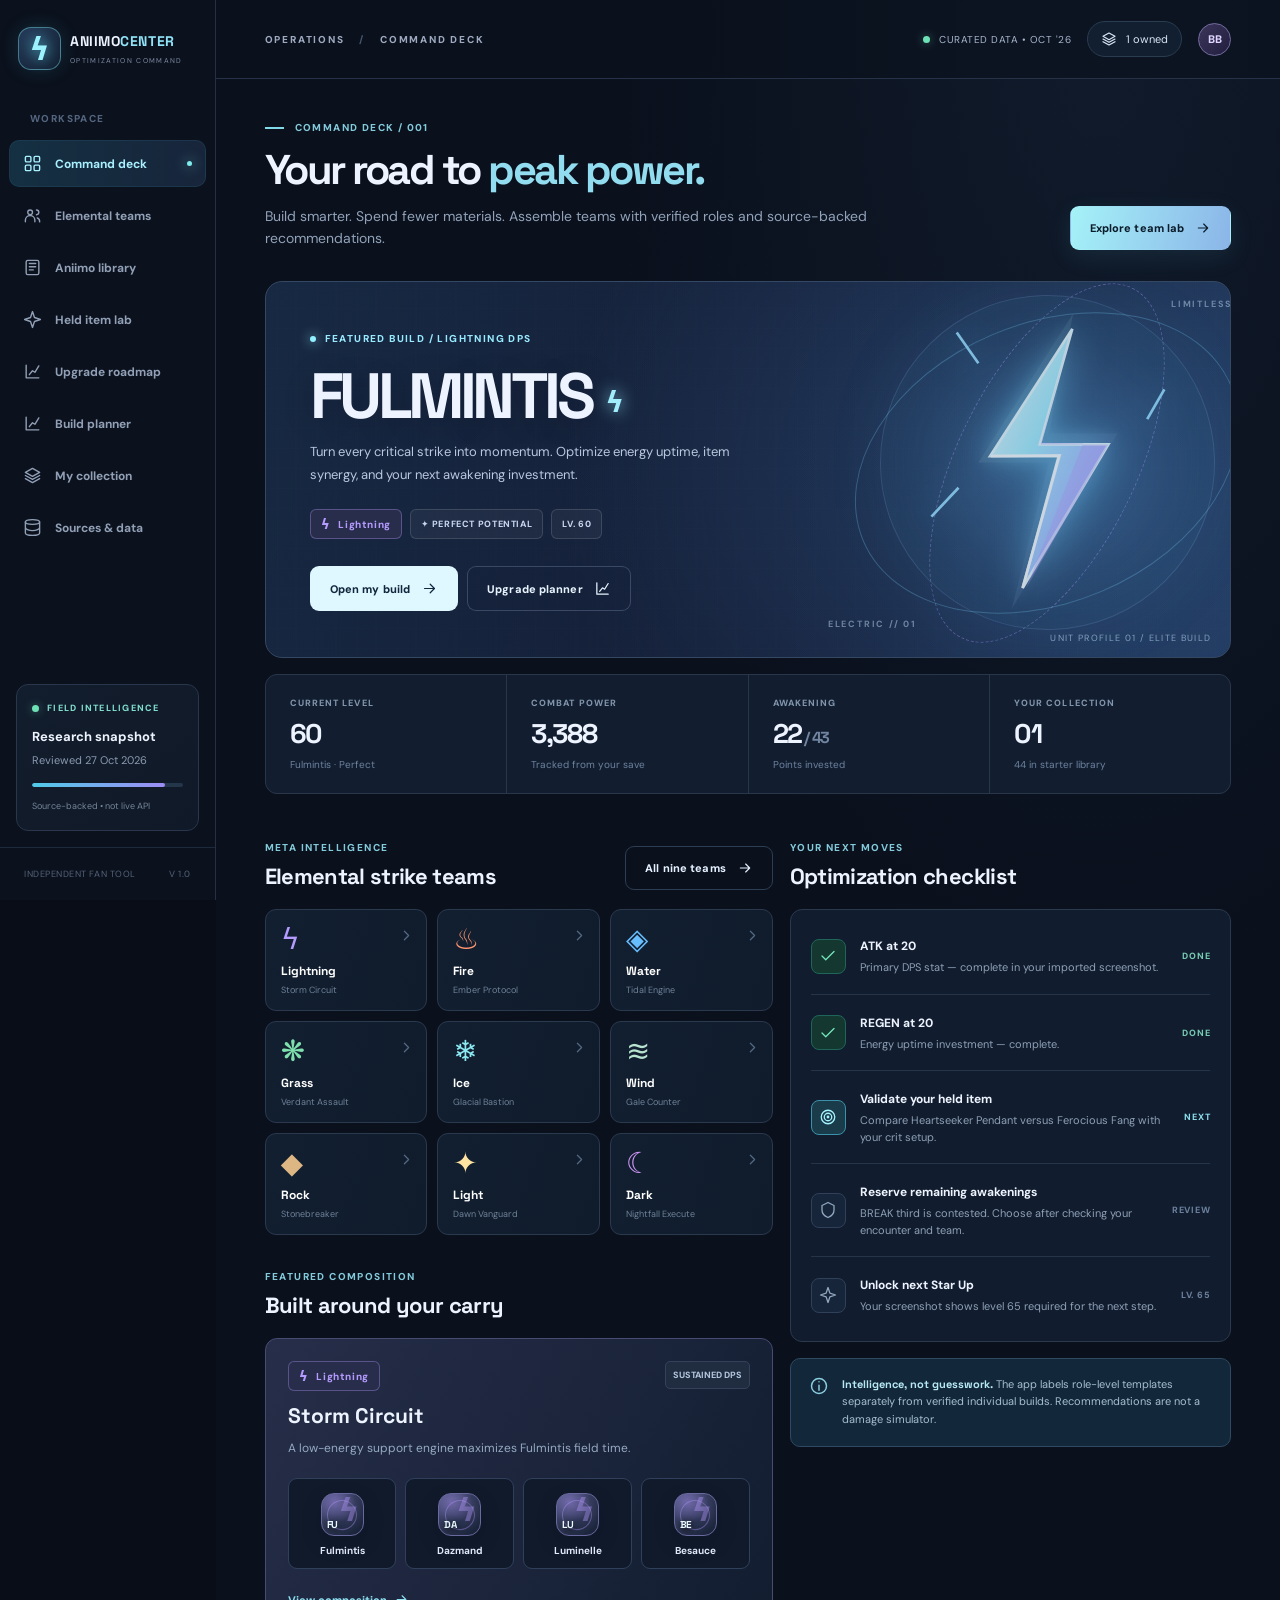
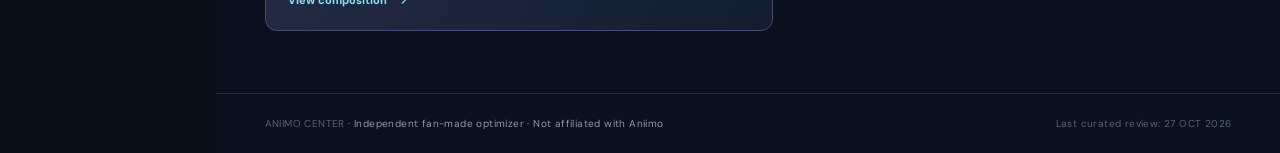
==== ANIIMO-CENTER-standalone.html @ 65c04471 "feat: publish ANIIMO CENTER v1.0 complete optimization dashboard" ====
<!DOCTYPE html><html lang="en"><head><meta charset="utf-8"><meta name="viewport" content="width=device-width,initial-scale=1,viewport-fit=cover"><meta name="theme-color" content="#080e1a"><title>ANIIMO CENTER — Portable Edition</title><style>@import url('https://fonts.googleapis.com/css2?family=DM+Sans:wght@400;500;600;700;800&family=Space+Grotesk:wght@400;500;600;700&display=swap');
:root{color-scheme:dark;--bg:#080d17;--bg2:#0c1423;--panel:#101a2a;--panel2:#131f31;--edge:#253348;--text:#eef4ff;--muted:#8b9ab1;--cyan:#7ddfee;--violet:#a28af7;--shadow:0 20px 80px rgba(0,0,0,.23);--font: 'DM Sans',system-ui,-apple-system,Segoe UI,sans-serif;--display:'Space Grotesk',system-ui,sans-serif}*{box-sizing:border-box}html{scroll-behavior:smooth}body{margin:0;background:var(--bg);color:var(--text);font-family:var(--font);font-size:14px;min-width:320px}button,input,textarea,select{font:inherit}button{cursor:pointer}button:disabled{cursor:not-allowed}a{color:inherit;text-decoration:none}input,select,textarea{color:var(--text)}button:focus-visible,a:focus-visible,input:focus-visible,select:focus-visible,textarea:focus-visible{outline:2px solid var(--cyan);outline-offset:3px}::selection{background:#5e589a99;color:#fff}::-webkit-scrollbar{width:10px}::-webkit-scrollbar-track{background:#0c1321}::-webkit-scrollbar-thumb{background:#2a3a53;border:2px solid #0c1321;border-radius:9px}h1,h2,h3,h4,p{margin:0}h1,h2,h3,h4,strong{font-family:var(--display)}.muted{color:var(--muted)}.app-shell{min-height:100vh;display:grid;grid-template-columns:248px minmax(0,1fr)}.sidebar{background:#0b111d;border-right:1px solid #263044;position:sticky;top:0;height:100vh;display:flex;flex-direction:column;z-index:22}.brand{display:flex;gap:12px;align-items:center;padding:30px 24px 49px}.brand-mark{width:43px;height:43px;display:grid;place-items:center;border:1px solid #79dfea74;background:linear-gradient(135deg,#243756,#121e30);border-radius:13px;box-shadow:0 0 20px #61eaff20}.brand-bolt{font-family:var(--display);font-size:31px;font-weight:700;color:#9cf2fd;text-shadow:0 0 16px #65e8ff}.brand strong,.mobile-brand strong{font-size:16px;letter-spacing:.04em}.brand strong span,.mobile-brand strong span{color:#91e4f7}.brand small{display:block;font-size:8px;letter-spacing:.19em;color:#7f8da6;margin-top:6px}.side-label,.section-kicker,.eyebrow,.filter-label,.detail-aside-title,.card-head>span,.section-kicker,.hero-tag,.source-cat,.slot-top,.planner-top,.edit-caption{letter-spacing:.14em;font-weight:800;font-size:10px}.side-label{color:#53657f;padding:0 30px;margin-bottom:15px}.side-nav{display:grid;gap:5px;padding:0 13px}.nav-link{display:flex;align-items:center;gap:13px;width:100%;border:1px solid transparent;padding:14px 17px;color:#91a0b6;background:transparent;border-radius:10px;text-align:left;transition:background .2s,color .2s}.nav-link:hover{background:#152237;color:#edf5ff}.nav-link.active{background:linear-gradient(90deg,#183c50ba,#18253b);border-color:#234b6073;color:#a9f0ff}.nav-link span:nth-child(2){font-weight:700;font-size:12px}.nav-link svg{flex-shrink:0}.nav-active-dot{width:5px;height:5px;border-radius:100%;margin-left:auto;background:#7feced;box-shadow:0 0 13px #7feced}.sidebar-lower{margin-top:auto}.signal-card{margin:16px;border:1px solid #29364b;border-radius:12px;padding:17px 15px;background:linear-gradient(140deg,#121d2d,#101927)}.signal-head{color:#80decd;display:flex;align-items:center;gap:8px;font-size:9px;letter-spacing:.14em;font-weight:800}.signal-dot,.top-status i{display:inline-block;width:7px;height:7px;border-radius:50%;background:#6fe2b5;box-shadow:0 0 10px #6fe2b577;animation:breathe 2.7s infinite}.signal-card b{display:block;margin:14px 0 5px;font-size:13px}.signal-card>span{color:var(--muted);font-size:11px}.mini-track{height:4px;background:#24364a;border-radius:10px;overflow:hidden;margin:15px 0 8px}.mini-track i{height:100%;width:88%;display:block;background:linear-gradient(90deg,#4fcbe8,#9d8cf5);border-radius:10px}.signal-card small{color:#76859a;font-size:9px}.sidebar-footer{display:flex;justify-content:space-between;font-size:9px;letter-spacing:.06em;padding:20px 24px;color:#54647a;border-top:1px solid #1d2a3c}.main-area{min-width:0;display:flex;flex-direction:column;min-height:100vh;background:radial-gradient(ellipse at 83% 2%,#17263b7a,transparent 40%),#0a101c}.topbar{height:79px;padding:0 clamp(25px,3.8vw,65px);border-bottom:1px solid #253247;display:flex;align-items:center;justify-content:space-between;gap:18px;background:#0a111d99}.crumb{font-size:10px;letter-spacing:.18em;color:#9eaac0;font-weight:800}.crumb span{color:#445772;margin:0 11px}.top-actions{display:flex;align-items:center;gap:16px}.top-status{font-size:10px;letter-spacing:.05em;color:#a7b6cd;display:flex;align-items:center;gap:9px}.pill-btn{background:#121f30;border:1px solid #293c50;border-radius:20px;padding:9px 13px;display:flex;align-items:center;gap:9px;font-size:11px;color:#d8e5f6}.top-avatar{width:33px;height:33px;border:1px solid #756c9f;background:linear-gradient(130deg,#3c365a,#201e3f);border-radius:50%;display:grid;place-items:center;font-weight:800;color:#e0d6ff;font-size:11px}.mobile-brand{display:none}.page-footer{display:flex;justify-content:space-between;color:#52647a;font-size:10px;letter-spacing:.04em;padding:23px clamp(25px,3.8vw,65px);border-top:1px solid #1e2b3b;gap:15px}main{padding:42px clamp(25px,3.8vw,65px) 62px;max-width:1650px;width:100%;margin:0 auto;flex:1;outline:none}.page-heading{display:flex;align-items:end;justify-content:space-between;gap:25px;margin-bottom:31px}.eyebrow,.section-kicker{color:#83cadb}.microline{width:19px;height:2px;background:#80d8e9;display:inline-block;vertical-align:middle;margin-right:11px}.page-heading h1{font-size:clamp(30px,3.25vw,49px);font-weight:700;letter-spacing:-.06em;line-height:1.13;margin:12px 0}.page-heading h1 em{font-style:normal;color:#91dcee}.page-heading p{line-height:1.6;color:#91a2b9;max-width:690px}.heading-actions{display:flex;gap:9px;align-items:center;flex-wrap:wrap;justify-content:flex-end}.btn{display:inline-flex;align-items:center;justify-content:center;gap:11px;font-weight:800;font-size:11px;letter-spacing:.01em;padding:13px 19px;border-radius:9px;min-height:43px;border:1px solid transparent;white-space:nowrap;transition:transform .2s,background .2s,border-color .2s,box-shadow .2s}.btn:hover{transform:translateY(-2px)}.btn.primary{background:linear-gradient(105deg,#a5f2f8,#8bb5e8);color:#0b1c2a;box-shadow:0 7px 24px #5eceef1a}.btn.primary:hover{box-shadow:0 8px 30px #6ed9e43b}.btn.secondary,.btn.subtle{background:#172437;border-color:#2d3d54;color:#e4f0ff}.btn.subtle{background:transparent}.btn.ghost{border-color:#8199ba55;color:#e7f4ff;background:#17223c54}.btn.ghost-link{border-color:#2b3b50;color:#d8e7f4;background:transparent}.btn.danger{background:#3b1e2b;border:1px solid #69344b;color:#f4b6c3}.btn.light{background:#dff8ff;color:#12273d}.btn svg{flex-shrink:0}.hero-grid{display:grid;grid-template-columns:minmax(0,1fr);gap:16px}.hero-panel{position:relative;min-height:344px;overflow:hidden;border-radius:17px;border:1px solid #344763;background:radial-gradient(ellipse 52% 120% at 83% 51%,#2e54849c,transparent),linear-gradient(113deg,#182a45,#141c34 68%,#1a2a4c)}.hero-panel:after{content:'';position:absolute;inset:0;background:linear-gradient(90deg,#0d192a11 0%,transparent 52%,#68c3f00c 100%);pointer-events:none}.hero-noise{position:absolute;inset:0;opacity:.15;background-image:url("data:image/svg+xml,%3Csvg viewBox='0 0 120 120' xmlns='http://www.w3.org/2000/svg'%3E%3Cpath d='M0 20h120M0 80h120M35 0v120M90 0v120' stroke='%239ac2f2' stroke-width='.4' opacity='.4'/%3E%3C/svg%3E");background-size:40px 40px}.hero-content{max-width:600px;z-index:2;position:relative;padding:46px 44px}.hero-tag{display:inline-flex;align-items:center;gap:9px;color:#98eaff}.sparkdot{height:6px;width:6px;border-radius:100%;background:#91f1ff;box-shadow:0 0 12px #a0efff}.hero-content h2{font-family:var(--display);font-size:clamp(44px,5vw,70px);line-height:1;letter-spacing:-.07em;margin:18px 0 13px;font-weight:700;text-shadow:0 6px 30px #06091430}.title-flare{color:#a2edfc;font-size:.45em;vertical-align:middle;margin-left:14px;text-shadow:0 0 16px #8bdcf0}.hero-content p{font-size:13px;color:#b9c8df;max-width:470px;line-height:1.75}.hero-chips{display:flex;align-items:center;flex-wrap:wrap;gap:8px;margin:23px 0 27px}.element{--element:#98dcfc;display:inline-flex;gap:8px;align-items:center;border-radius:6px;border:1px solid color-mix(in srgb,var(--element) 35%,transparent);background:color-mix(in srgb,var(--element) 13%,#131c30);color:var(--element);font-weight:800;font-size:10px;letter-spacing:.06em;padding:7px 10px}.element>span{font-family:var(--display);font-size:14px;line-height:1}.element.tiny{font-size:9px;padding:5px 7px}.element.tiny>span{font-size:12px}.glass-chip{font-size:9px;font-weight:800;border:1px solid #ffffff21;background:#ffffff0b;padding:8px 10px;border-radius:6px;color:#c8d5ee;letter-spacing:.07em}.hero-buttons{display:flex;gap:9px;flex-wrap:wrap}.hero-art{position:absolute;right:4%;top:-34px;height:430px;width:min(43%,420px);display:grid;place-items:center;pointer-events:none;opacity:.98}.power-glow{position:absolute;width:240px;height:240px;border-radius:50%;background:#6cbfff48;filter:blur(55px)}.orbital{position:absolute;border-radius:50%;border:1px solid #9ecbff35;transform:rotate(-23deg)}.orbital-a{height:335px;width:335px;box-shadow:0 0 70px #5cdfff13 inset}.orbital-b{height:280px;width:400px;border-color:#7ed9ff56}.orbital-c{height:390px;width:180px;border-style:dashed;border-color:#b39cff77;transform:rotate(26deg)}.lightning-emblem{height:325px;width:270px;position:relative;z-index:2;filter:drop-shadow(0 0 18px #72d6ffa8);animation:float 8s ease-in-out infinite}.orbit-text{position:absolute;font-size:9px;letter-spacing:.2em;color:#b9d3eaa6;font-weight:700}.orbit-top{top:50px;right:5px}.orbit-bottom{bottom:48px;left:-7px}.hero-corner{position:absolute;bottom:13px;right:19px;font-size:9px;color:#829ebc;letter-spacing:.15em}.hero-stats{display:grid;grid-template-columns:repeat(4,1fr);gap:1px;overflow:hidden;border-radius:12px;background:#29364a;border:1px solid #29364a}.metric{padding:22px 24px;background:#121e30}.metric-label{font-size:9px;letter-spacing:.12em;color:#8295ac;font-weight:800}.metric-value{font-family:var(--display);font-size:27px;letter-spacing:-.05em;font-weight:700;margin:7px 0}.metric-value small{font-size:16px;color:#7184a0}.metric-sub{font-size:10px;color:#6e829e}.overview-columns{display:grid;grid-template-columns:1.07fr .93fr;gap:28px;margin-top:43px}.section-block{min-width:0}.section-heading{display:flex;align-items:end;justify-content:space-between;gap:13px;margin-bottom:19px}.section-heading h2{font-size:22px;letter-spacing:-.03em;margin-top:7px}.section-heading.second{margin-top:31px}.element-grid{display:grid;grid-template-columns:repeat(3,minmax(0,1fr));gap:10px}.element-tile{position:relative;text-align:left;min-width:0;min-height:94px;border:1px solid #2b394e;background:linear-gradient(110deg,#121f30,#101c2c);border-radius:11px;padding:14px 15px;overflow:hidden;transition:transform .2s,border-color .2s,background .2s}.element-tile:hover{transform:translateY(-2px);border-color:var(--tile);background:color-mix(in srgb,var(--tile) 9%,#101c2c)}.tile-icon{color:var(--tile);font-size:29px;line-height:1;font-family:var(--display);display:block;margin-bottom:10px}.element-tile strong{display:block;font-size:12px}.element-tile small{display:block;font-size:9px;color:#6f8299;margin-top:5px;white-space:nowrap;text-overflow:ellipsis;overflow:hidden}.element-tile svg{position:absolute;top:17px;right:11px;color:#526780}.team-preview{background:linear-gradient(120deg,color-mix(in srgb,var(--team-tone) 9%,#182337),#121d30);border:1px solid color-mix(in srgb,var(--team-tone) 22%,#29364b);border-radius:12px;padding:22px}.team-preview-head{display:flex;justify-content:space-between;gap:10px;align-items:start}.team-preview h3{font-size:21px;margin-top:11px}.badge.thin{background:#202d41;border:1px solid #35415b;color:#b3c5dc;border-radius:5px;font-size:9px;padding:7px;font-weight:800}.team-preview>p{color:#95a9c1;font-size:12px;margin:10px 0 20px;line-height:1.6}.preview-units{display:grid;grid-template-columns:repeat(4,minmax(0,1fr));gap:9px}.preview-unit{background:#101a2b;border:1px solid #30405b;border-radius:9px;padding:14px 5px 11px;display:flex;align-items:center;flex-direction:column;gap:8px;min-width:0;color:#e5edff;transition:transform .2s}.preview-unit:hover{transform:translateY(-3px);border-color:#689fb5}.preview-unit>span:last-child{font-size:10px;font-weight:700;max-width:100%;white-space:nowrap;overflow:hidden;text-overflow:ellipsis}.text-action,.mini-link,.inline-link{display:inline-flex;align-items:center;gap:7px;color:#8bdff0;font-size:11px;font-weight:800;background:none;border:0;padding:0;cursor:pointer}.text-action:hover,.mini-link:hover,.inline-link:hover{color:#c1f8ff}.team-preview>.text-action{margin-top:23px}.checklist{border:1px solid #2b394d;background:#111d2e;border-radius:12px;padding:8px 20px}.check-item{display:flex;gap:14px;align-items:center;padding:18px 0;border-bottom:1px solid #253448}.check-item:last-child{border-bottom:0}.check-sign{flex-shrink:0;width:35px;height:35px;border-radius:8px;background:#17253a;border:1px solid #304059;color:#91a7bd;display:grid;place-items:center}.check-item.done .check-sign{color:#74e5bb;background:#14382f;border-color:#1f665a}.check-item.active .check-sign{color:#a4f2ff;background:#1a3b49;border-color:#3b91aa}.check-item>div{min-width:0;flex:1}.check-item b{font-size:12px}.check-item p{color:#8e9fb6;font-size:11px;line-height:1.5;margin-top:5px}.check-state{font-size:9px;font-weight:800;letter-spacing:.08em;color:#6c809d}.check-item.done .check-state{color:#77cbb3}.check-item.active .check-state{color:#8cdeed}.field-note{display:flex;align-items:start;gap:13px;border:1px solid #2e4960;background:#12273a;border-radius:10px;padding:17px 18px;color:#8ccedf;margin-top:16px}.field-note svg{flex-shrink:0}.field-note p{line-height:1.6;color:#a6bed0;font-size:11px}.field-note strong{color:#b6e9f3}.avatar{--unit-color:#a3edfc;display:grid;place-items:center;position:relative;isolation:isolate;flex-shrink:0;background:radial-gradient(circle at 30% 20%,color-mix(in srgb,var(--unit-color) 44%,transparent),transparent 48%),linear-gradient(130deg,color-mix(in srgb,var(--unit-color) 26%,#1b2e43),#121d30);border:1px solid color-mix(in srgb,var(--unit-color) 40%,#38475f);border-radius:20%;overflow:hidden;box-shadow:inset 0 0 30px #ffffff08,0 8px 22px #00000022}.avatar.sm{width:43px;height:43px;border-radius:13px}.avatar.md{width:72px;height:72px;border-radius:18px}.avatar.lg{width:95px;height:95px;border-radius:19px}.avatar.xl{width:112px;height:112px;border-radius:24px}.avatar-halo{position:absolute;inset:13%;border:1px solid color-mix(in srgb,var(--unit-color) 38%,transparent);border-radius:50%;transform:rotate(-23deg);z-index:-1}.avatar-rune{font-family:var(--display);font-size:55px;font-weight:800;color:var(--unit-color);line-height:1;opacity:.45;text-shadow:0 0 15px var(--unit-color);position:absolute;top:0;right:8%}.avatar-initial{position:absolute;z-index:1;bottom:7px;left:8px;font-size:15px;color:#e8faff;letter-spacing:-.05em;font-family:var(--display);font-weight:800;text-shadow:0 2px 7px #000}.avatar.sm .avatar-rune{font-size:32px}.avatar.sm .avatar-initial{font-size:10px;bottom:4px;left:5px}.avatar.lg .avatar-rune{font-size:78px}.avatar.lg .avatar-initial{font-size:20px;bottom:10px}.avatar.xl .avatar-rune{font-size:95px}.avatar.xl .avatar-initial{font-size:24px}.filter-head,.library-toolbar{background:#111c2c;border:1px solid #2a394d;padding:19px 22px;border-radius:12px;margin-bottom:18px}.filter-label{color:#8ba1b8;display:flex;justify-content:space-between;margin-bottom:17px}.filter-label span{color:#526d84}.elements-strip{display:flex;flex-wrap:wrap;gap:8px}.element-switch{border:1px solid #314155;background:#162338;color:#aabbd0;border-radius:8px;display:inline-flex;gap:8px;align-items:center;padding:10px 12px;font-size:11px;font-weight:800}.element-switch span{color:var(--tile);font-size:18px}.element-switch:hover,.element-switch.chosen{background:color-mix(in srgb,var(--tile) 13%,#152039);border-color:color-mix(in srgb,var(--tile) 45%,#35405a);color:var(--tile)}.team-detail{position:relative;background:linear-gradient(115deg,color-mix(in srgb,var(--team-tone) 7%,#142137),#0e1929);border:1px solid #33445d;border-radius:13px;overflow:hidden;display:grid;grid-template-columns:minmax(0,1fr) 260px}.detail-background{position:absolute;inset:0;pointer-events:none;background:radial-gradient(ellipse at 65% 60%,color-mix(in srgb,var(--team-tone) 12%,transparent),transparent 70%)}.detail-main{padding:34px;position:relative;min-width:0}.detail-overline{display:flex;align-items:center;gap:15px}.detail-overline>span:last-child{font-size:10px;color:#9baec5;letter-spacing:.1em;font-weight:700}.detail-main h2{font-size:clamp(27px,3vw,41px);letter-spacing:-.05em;margin:16px 0 8px}.team-summary{color:#9dacc4;line-height:1.6;max-width:670px}.team-measures{display:flex;flex-wrap:wrap;gap:16px;color:#7188a3;font-size:10px;font-weight:700;letter-spacing:.08em;margin:22px 0 27px}.team-measures span{display:flex;align-items:center;gap:7px}.team-row{display:grid;grid-template-columns:repeat(4,minmax(0,1fr));gap:11px}.unit-card{display:flex;flex-direction:column;align-items:center;text-align:center;gap:8px;min-width:0;background:#101b2c;border:1px solid #3a495c;border-radius:11px;padding:18px 9px 14px;color:#ecf5ff;transition:transform .2s,border-color .2s}.unit-card:hover{transform:translateY(-3px);border-color:var(--team-tone,#91dcef)}.unit-visual{position:relative}.unit-owned{position:absolute;right:-6px;top:-6px;width:20px;height:20px;display:grid;place-items:center;border-radius:50%;background:#26374b;color:#8ca4be;border:1px solid #40516b}.unit-owned.yes{background:#165a52;border-color:#4cbb9c;color:#a5ffde}.unit-name{font-size:12px;font-weight:800;font-family:var(--display);max-width:100%;overflow-wrap:anywhere}.unit-role{font-size:10px;color:#8ea5be;min-height:12px}.team-detail-actions{margin-top:23px;display:flex;flex-wrap:wrap;gap:9px}.detail-why{position:relative;border-left:1px solid #314258;background:#101b2bc2;padding:33px 22px}.detail-aside-title{color:#88dcf1;margin-bottom:21px}.plus-row{display:flex;align-items:center;gap:11px;font-size:12px;color:#c7d6ea;margin:18px 0}.small-plus{color:#79cfe5;font-family:var(--display);font-size:12px;font-weight:800}.tactical-callout{border:1px solid #344e63;background:#15283c;padding:17px 14px;border-radius:9px;margin-top:29px}.tactical-callout>span{color:#84c9d8;letter-spacing:.13em;font-size:9px;font-weight:800}.tactical-callout p{font-size:11px;line-height:1.65;color:#a7b9cd;margin-top:9px}.owned-bar{margin-top:26px}.owned-bar>div:first-child{display:flex;justify-content:space-between;font-size:9px;letter-spacing:.08em;color:#8297ad}.owned-bar strong{color:#a3ebef}.progress{height:6px;background:#26394c;border-radius:9px;overflow:hidden;margin:12px 0 8px}.progress i{display:block;height:100%;background:#7fe1e1;border-radius:9px}.owned-bar small{font-size:10px;color:#788da9}.secondary-grid{display:grid;grid-template-columns:1fr 1fr;gap:18px;margin-top:21px}.content-card{background:#111d2e;border:1px solid #2b3b50;border-radius:12px;padding:25px;min-width:0}.card-head h3,.content-card h3{font-size:21px;margin-top:8px;letter-spacing:-.035em}.rotation-list{margin-top:19px}.rotation-step{display:flex;align-items:center;gap:15px;border-bottom:1px solid #263548;padding:13px 0}.rotation-step:last-child{border-bottom:0}.rotation-step>span{color:#7bd1e6;font-size:18px;font-weight:800;font-family:var(--display)}.rotation-step>p{font-size:12px;color:#b8cadf;line-height:1.5}.hint-block{display:flex;gap:11px;align-items:start;background:#15273a;border:1px solid #254760;border-radius:9px;color:#8dd8ea;font-size:11px;line-height:1.65;padding:15px;margin-top:20px}.hint-block svg{flex-shrink:0}.alternatives{display:grid;gap:11px;margin-top:17px}.alternative{padding:15px;border-radius:9px;border:1px solid #2a3c50;background:#152134}.alt-compare{display:flex;align-items:center;gap:11px;font-size:11px;color:#a7b9ce}.alt-compare>span:not(.avatar){flex-shrink:0}.alt-compare>strong{color:#eff7ff;font-size:12px}.alt-compare>svg{color:#87d6e7;flex-shrink:0}.alternative p{font-size:11px;color:#8197af;margin:12px 0;line-height:1.5}.subnote{font-size:10px;line-height:1.5;color:#6e829e;margin-top:15px}.library-toolbar{display:flex;align-items:end;gap:13px;flex-wrap:wrap}.search-wrap{display:flex;align-items:center;gap:12px;background:#0d1726;border:1px solid #30435a;border-radius:8px;padding:0 15px;flex:1;min-width:240px;height:46px;color:#829db1}.search-wrap input{border:0;outline:0;background:none;width:100%;font-size:13px;min-width:0}.search-wrap input::placeholder{color:#6e839a}.select-wrap{display:flex;flex-direction:column;gap:7px;color:#869bb1;font-size:9px;letter-spacing:.08em;font-weight:800}.select-wrap select,.form-field select,.form-field input,.form-field textarea,.slot-select{background:#0d1828;border:1px solid #33445c;border-radius:8px;color:#e3f2ff;padding:11px 13px;outline:none}.select-wrap select{min-width:160px;height:46px}.toggle-filter{border:1px solid #30435a;background:#162235;border-radius:8px;color:#a3b6cb;padding:0 15px;height:46px;display:flex;align-items:center;gap:8px;white-space:nowrap;font-size:11px;font-weight:800}.toggle-filter.on{color:#9aecef;border-color:#639db4;background:#173340}.library-summary{display:flex;flex-wrap:wrap;gap:22px;margin:19px 0;color:#8095ad;font-size:11px}.library-summary b{color:#bde6ef}.library-grid{display:grid;grid-template-columns:repeat(5,minmax(0,1fr));gap:13px}.library-card{border:1px solid #2d3d51;background:linear-gradient(130deg,#18253a,#111d2f);border-radius:11px;min-width:0;overflow:hidden}.library-card:hover{border-color:#5d91a9}.library-open{border:0;background:transparent;width:100%;display:flex;flex-direction:column;align-items:center;position:relative;padding:24px 10px 16px;color:inherit;min-height:185px}.lib-rune-bg{position:absolute;top:-53px;right:-18px;font-size:160px;color:#ffffff09;font-weight:800;pointer-events:none}.library-open .avatar{margin-bottom:14px}.lib-title{display:flex;flex-direction:column;gap:5px;max-width:100%}.lib-title strong{font-size:14px;white-space:nowrap;overflow:hidden;text-overflow:ellipsis}.lib-title span{font-size:10px;color:#8199b0}.lib-meta{display:flex;justify-content:space-between;gap:4px;padding:0 11px 14px;align-items:center;flex-wrap:wrap}.tag-quality{font-size:8px;color:#8ddbdb;border:1px solid #39736c;background:#17413c;padding:5px 7px;border-radius:5px;font-weight:800}.tag-quality.soft{color:#91a4c0;border-color:#374b62;background:#182b40}.lib-footer{display:flex;justify-content:space-between;gap:10px;border-top:1px solid #2a3b50;padding:11px}.icon-button{border:1px solid #37506b;background:#192c41;color:#8acde1;border-radius:7px;display:grid;place-items:center;width:32px;height:31px;flex-shrink:0}.icon-button.owned{background:#18463e;color:#a5f5cc;border-color:#3d7c6a}.library-detail-link{display:flex;align-items:center;gap:6px;border:0;background:none;color:#acc4d9;font-size:10px;font-weight:800}.empty-state{border:1px dashed #3b536a;text-align:center;padding:70px 20px;border-radius:12px;color:#729bb2;background:#111e2d}.empty-state svg{margin-bottom:16px}.empty-state h3{font-size:21px;color:#eff7ff}.empty-state p{font-size:12px;color:#8097b0;margin:10px 0 21px}.planner-head{display:flex;justify-content:space-between;align-items:end;gap:15px;margin-bottom:18px}.planner-head h2{font-size:23px;margin-top:7px}.planner-head p{font-size:11px;color:#92a6bd;line-height:1.6;margin-top:7px}.planner-layout{display:grid;grid-template-columns:minmax(0,1.58fr) minmax(310px,.84fr);gap:18px}.planner-canvas{background:linear-gradient(120deg,#14243a,#111c2d);border:1px solid #33475d;border-radius:12px;padding:23px}.planner-top{display:flex;justify-content:space-between;gap:10px;align-items:center;color:#a2bdd1}.planner-top i{font-style:normal;color:#617d96;margin-left:6px}.planner-slots{display:grid;grid-template-columns:repeat(4,minmax(0,1fr));gap:10px;margin-top:24px}.planner-slot{background:#0e1929;border:1px solid #2d3d56;border-radius:10px;text-align:center;min-width:0;padding:15px 9px}.slot-top{display:flex;justify-content:space-between;align-items:center;gap:4px;color:#6c839b;font-size:8px;white-space:nowrap}.slot-owned{font-size:8px;color:#75d7b2}.slot-avatar{height:130px;display:grid;place-items:center}.slot-empty{display:grid;place-items:center;width:70px;height:70px;border:1px dashed #435875;border-radius:18px;color:#48637c}.slot-select{width:100%;font-size:11px;padding:10px 4px}.slot-roles{display:flex;justify-content:center;align-items:center;gap:7px;margin-top:11px;flex-wrap:wrap;color:#94a8be;font-size:9px;min-height:28px}.planner-actions{display:flex;gap:9px;margin-top:23px;flex-wrap:wrap}.tactical-panel{margin-top:18px}.tactical-panel>p,.content-card>p{font-size:12px;color:#93a7bf;line-height:1.75;margin:12px 0 17px}.horizontal-members{display:grid;grid-template-columns:repeat(2,minmax(0,1fr));gap:10px;margin:18px 0}.horizontal-members>div{display:flex;gap:11px;align-items:center;background:#162338;border-radius:9px;border:1px solid #2c3e55;padding:10px}.horizontal-members>div span:last-child{display:grid;gap:4px;min-width:0}.horizontal-members strong{font-size:11px;white-space:nowrap;overflow:hidden;text-overflow:ellipsis}.horizontal-members small{font-size:10px;color:#7c91a7}.analysis-card{border-radius:12px;border:1px solid #37536c;background:radial-gradient(ellipse at top,#1b3c4b5e,transparent 80%),#111e2d;padding:24px}.analysis-head{display:flex;justify-content:space-between;align-items:center}.heuristic-badge{font-size:9px;letter-spacing:.09em;padding:5px 8px;border-radius:5px;background:#29364c;color:#9cacc4}.analysis-score{display:flex;gap:20px;align-items:center;margin-top:21px}.score-ring{--score:0;width:110px;height:110px;border-radius:50%;background:conic-gradient(#87e5e7 calc(var(--score)*1%),#29384c 0);display:grid;place-items:center;flex-shrink:0}.score-ring>div{width:92px;height:92px;background:#17283a;border-radius:50%;display:flex;align-items:baseline;justify-content:center;align-content:center;flex-wrap:wrap;padding-top:21px}.score-ring strong{font-size:38px;letter-spacing:-.08em}.score-ring span{font-size:12px;color:#7e93ae}.analysis-score h3{font-size:20px;line-height:1.15}.analysis-score p{font-size:10px;color:#8298af;margin-top:10px;line-height:1.5}.analysis-divider{height:1px;background:#2b4054;margin:24px 0 12px}.analysis-row{display:flex;justify-content:space-between;padding:9px 0;gap:12px;font-size:11px;color:#a4b8cc}.analysis-row strong{font-size:10px}.positive{color:#8be0b9}.negative{color:#e5b38e}.analysis-alert{display:flex;gap:10px;border:1px solid #5a4c45;background:#332d2b;border-radius:8px;color:#e8c4a3;font-size:11px;line-height:1.6;padding:13px;margin-top:20px}.analysis-alert svg{flex-shrink:0}.analysis-disclaimer{font-size:10px;color:#6b829b;line-height:1.6;margin-top:15px}.about-awakening{margin-top:18px}.priority-list{margin-top:17px}.priority-list>div{display:flex;justify-content:space-between;border-bottom:1px solid #29394c;padding:11px 0;font-size:10px;color:#7c92aa;gap:10px}.priority-list>div strong{color:#c4d6e6;text-align:right;font-size:11px}.tiny-advisory{display:flex;gap:9px;align-items:start;color:#9bc9d9;font-size:10px;line-height:1.6;margin-top:19px}.tiny-advisory svg{flex-shrink:0}.vault-stats,.source-summary{display:grid;grid-template-columns:repeat(4,minmax(0,1fr));gap:12px;margin-bottom:32px}.vault-stats>div,.source-summary>div{display:flex;align-items:center;gap:17px;border:1px solid #2b3b50;background:#132136;padding:19px;border-radius:10px}.vault-stats svg,.source-summary svg{color:#89d8e7;flex-shrink:0}.vault-stats small{color:#7e94ac;font-size:9px;letter-spacing:.06em;font-weight:800;display:block}.vault-stats strong{font-size:24px;display:block;margin-top:8px}.vault-stats strong em{font-size:13px;color:#647b94;font-style:normal}.vault-stats .storage-label{font-size:13px;color:#8fe5cc}.collection-grid{display:grid;grid-template-columns:repeat(2,minmax(0,1fr));gap:14px}.collection-card{display:flex;align-items:center;gap:19px;border:1px solid #33435b;background:#142238;border-radius:11px;padding:19px;min-width:0}.collection-body{flex:1;min-width:0}.collection-title{display:flex;align-items:center;justify-content:space-between;gap:8px;flex-wrap:wrap}.collection-title h3{font-size:18px}.collection-stats{display:flex;gap:16px;color:#7c91ab;font-size:9px;margin:17px 0}.collection-stats strong{font-size:12px;color:#d9e9f4;margin-left:4px}.collection-actions{display:flex;justify-content:space-between}.collection-actions .btn{font-size:10px;padding:9px 12px;min-height:34px}.data-actions{display:flex;justify-content:space-between;align-items:center;gap:20px;background:#142138;border:1px solid #33455d;border-radius:12px;padding:25px;margin-top:25px}.data-actions h3{font-size:20px;margin-top:7px}.data-actions p{font-size:11px;color:#8da3b9;line-height:1.6;margin-top:8px}.data-actions>div:last-child{display:flex;flex-wrap:wrap;gap:10px}.source-summary>div{display:flex;flex-direction:column;align-items:start;gap:7px}.source-summary strong{font-size:23px}.source-summary span{font-size:10px;color:#8297af}.sources-table{margin-top:16px}.source-row{display:grid;grid-template-columns:40px minmax(0,1fr) 85px 28px;gap:15px;align-items:start;padding:18px 0;border-top:1px solid #27384c}.source-symbol{width:38px;height:38px;background:#192b41;border:1px solid #324b61;border-radius:9px;display:grid;place-items:center;color:#87d8e6}.source-row h4{font-size:13px}.source-row p{font-size:11px;color:#859bb2;margin:6px 0 9px;line-height:1.6}.source-cat{font-size:8px;color:#8bcbd9;letter-spacing:.08em}.source-date{font-size:10px;color:#8296aa}.source-row>a{color:#8fd9e9}.reliability{display:grid;gap:18px;margin-top:23px}.reliability>div{position:relative;padding-left:23px}.reliability-mark{position:absolute;left:0;top:4px;height:9px;width:9px;border-radius:3px}.reliability-mark.confirmed{background:#7ddcb9}.reliability-mark.community{background:#9c9bf1}.reliability-mark.template{background:#8296ac}.reliability strong{font-size:12px}.reliability p{font-size:11px;color:#8b9fb5;line-height:1.6;margin-top:6px}.about-awakening code,.hint-block code{font-size:11px;color:#dcf7ff}.build-overlay{position:fixed;inset:0;z-index:100;background:#03070dc9;backdrop-filter:blur(6px);display:flex;justify-content:flex-end}.modal-open{overflow:hidden}.build-sheet{width:min(630px,100%);height:100%;background:#0e1928;border-left:1px solid #4a5d75;display:flex;flex-direction:column;box-shadow:-25px 0 80px #03050d91;animation:slideIn .25s ease-out}.sheet-bar{display:flex;align-items:center;justify-content:space-between;color:#8096ae;letter-spacing:.12em;font-size:10px;font-weight:800;border-bottom:1px solid #29394d;padding:16px 25px}.close-btn{display:grid;place-items:center;width:33px;height:33px;border:1px solid #3a4b60;border-radius:7px;background:#16283d;color:#c2d4e8}.sheet-head{display:flex;gap:23px;padding:27px 29px;background:linear-gradient(105deg,color-mix(in srgb,var(--sheet-tone) 13%,#172b3f),#122037);position:relative;overflow:hidden}.sheet-glow{position:absolute;right:0;top:-100px;width:250px;height:250px;background:var(--sheet-tone);opacity:.12;filter:blur(45px);border-radius:50%}.sheet-head .avatar,.sheet-info{position:relative;z-index:1}.sheet-info{display:flex;flex-direction:column;justify-content:center;align-items:start;gap:12px;min-width:0}.sheet-info>div:first-child{display:flex;gap:8px;align-items:center}.role-badge{font-size:10px;font-weight:700;color:#b0c0d6}.sheet-info h2{font-size:34px;letter-spacing:-.05em}.quality-tag{color:#9ed8e4;display:inline-flex;align-items:center;gap:7px;font-size:10px}.sheet-scroll{overflow-y:auto;padding:0 29px 40px}.sheet-action-line{display:flex;justify-content:space-between;align-items:center;gap:10px;border-bottom:1px solid #2b3e52;padding:18px 0}.sheet-action-line>span{font-size:11px;color:#899db7}.sheet-action-line .btn{padding:9px 13px;min-height:35px}.sheet-intro,.detail-description{font-size:12px;line-height:1.75;color:#aebfd3;margin:19px 0}.build-facts{display:grid;grid-template-columns:1fr 1fr;gap:11px}.build-facts>div{border:1px solid #304258;border-radius:9px;background:#15253a;padding:17px}.build-facts small{display:block;color:#8297ae;font-size:9px;font-weight:800;letter-spacing:.1em}.build-facts strong{display:block;font-size:13px;margin:9px 0;line-height:1.4}.build-facts span{display:block;font-size:10px;line-height:1.55;color:#8ba4b8}.sheet-section{font-size:15px;margin-top:25px}.policy-line{display:flex;gap:11px;color:#8ee2ed;background:#142c3c;border:1px solid #305165;padding:13px;border-radius:8px;margin-top:13px}.policy-line svg{flex-shrink:0}.policy-line p{font-size:11px;line-height:1.65;color:#adc2d3}.policy-line strong{color:#e6f4ff}.source-links{display:flex;flex-wrap:wrap;gap:8px;margin:14px 0 23px}.source-links a{display:inline-flex;align-items:center;gap:8px;color:#8dd8e7;border:1px solid #2d5367;background:#173043;border-radius:7px;font-size:10px;padding:9px 11px}.edit-panel{padding:20px;border:1px solid #2e455c;background:#111e30;border-radius:11px}.panel-heading{display:flex;justify-content:space-between;align-items:center;gap:10px;margin-bottom:20px}.panel-heading h3{font-size:19px;margin-top:8px}.data-local{display:flex;align-items:center;gap:6px;color:#82adbc;font-size:9px;font-weight:800}.profile-fields{display:grid;grid-template-columns:repeat(3,minmax(0,1fr));gap:11px}.form-field{display:flex;flex-direction:column;gap:7px;min-width:0}.form-field span{font-size:9px;color:#8da4b9;letter-spacing:.07em;font-weight:800}.form-field input,.form-field select{width:100%;min-width:0;font-size:12px}.form-field textarea{resize:vertical;font-size:12px}.edit-caption{color:#9eb3c7;display:flex;justify-content:space-between;gap:7px;margin:22px 0 11px}.edit-caption span{color:#607c95;font-size:8px}.stat-grid{display:grid;grid-template-columns:repeat(3,minmax(0,1fr));gap:10px}.stat-input{background:#15263b;border:1px solid #34475e;padding:12px;border-radius:9px;display:flex;flex-direction:column;gap:7px}.stat-input>span:first-child{font-weight:800;color:#93acc2;font-size:10px}.stat-input input{font-size:19px;font-weight:800;background:transparent;border:0;outline:0;width:100%}.stat-track{display:block;height:4px;background:#25384c;overflow:hidden;border-radius:3px}.stat-track i{display:block;height:100%;background:#8de6ee}.profile-fields.extra{grid-template-columns:1fr;margin-top:15px}.form-field.wide{grid-column:1/-1}.save-profile{margin-top:19px;width:100%}.toast{position:fixed;bottom:26px;left:50%;z-index:200;transform:translate(-50%,25px);opacity:0;pointer-events:none;transition:transform .25s,opacity .25s;max-width:min(470px,calc(100vw - 30px));background:#183548;color:#daf9ff;border:1px solid #528ca3;border-radius:10px;padding:14px 19px;font-size:12px;font-weight:700;box-shadow:0 10px 35px #0009;text-align:center}.toast.show{opacity:1;transform:translate(-50%,0)}.toast.warn{background:#432e2c;color:#ffdec6;border-color:#8d6050}#mobile-overlay{display:none}@keyframes float{0%,100%{transform:translateY(3px) rotate(-4deg)}50%{transform:translateY(-12px) rotate(2deg)}}@keyframes breathe{0%,100%{opacity:.6;box-shadow:0 0 2px #6fe2b566}50%{opacity:1;box-shadow:0 0 15px #6fe2b5}}@keyframes slideIn{from{transform:translateX(35px);opacity:.8}to{transform:translateX(0);opacity:1}}
@media(max-width:1350px){.app-shell{grid-template-columns:216px 1fr}.brand{padding:27px 18px 42px;gap:9px}.brand strong{font-size:14px}.brand small{font-size:7px}.side-nav{padding:0 9px}.nav-link{padding:13px}.overview-columns{gap:17px}.hero-content{max-width:555px}.hero-art{right:-3%;width:44%;opacity:.8}.library-grid{grid-template-columns:repeat(4,minmax(0,1fr))}.team-detail{grid-template-columns:minmax(0,1fr) 225px}.detail-main{padding:26px}.detail-why{padding:27px 16px}}
@media(max-width:1100px){.sidebar{width:220px}.app-shell{grid-template-columns:220px 1fr}.top-status{display:none}.overview-columns{grid-template-columns:1fr}.hero-art{right:1%;width:45%}.hero-content{max-width:61%}.hero-stats .metric{padding:18px 17px}.library-grid{grid-template-columns:repeat(3,minmax(0,1fr))}.planner-layout{grid-template-columns:1fr}.team-detail{grid-template-columns:1fr}.detail-why{border-left:0;border-top:1px solid #314258;display:grid;grid-template-columns:1fr 1fr;column-gap:15px}.detail-aside-title{grid-column:1/-1;margin:0}.tactical-callout{grid-column:1;grid-row:3/6}.owned-bar{grid-column:2;grid-row:3/6}.vault-stats{grid-template-columns:repeat(2,1fr)}}
@media(max-width:760px){.app-shell{display:block}.sidebar{position:fixed;left:0;top:0;bottom:0;height:100dvh;width:265px;transform:translateX(-102%);transition:transform .23s;box-shadow:20px 0 45px #0008}.menu-open .sidebar{transform:translateX(0)}#mobile-overlay{display:none}.menu-open #mobile-overlay{display:block;position:fixed;inset:0;background:#030914b9;z-index:21}.topbar{height:69px;padding:0 19px}.mobile-brand{display:flex;align-items:center;gap:12px;background:none;border:0;color:#e7f5ff;padding:0}.mobile-brand strong{font-size:13px}.crumb{display:none}.pill-btn{padding:8px}.top-actions{gap:9px}.top-avatar{display:none}main{padding:28px 17px 38px}.page-heading{align-items:start;gap:13px;flex-direction:column;margin-bottom:24px}.page-heading h1{font-size:36px;margin:10px 0}.page-heading p{font-size:12px}.heading-actions{justify-content:flex-start}.hero-panel{min-height:480px}.hero-content{padding:31px 25px;max-width:100%}.hero-content h2{font-size:48px}.hero-content p{max-width:450px;font-size:12px}.hero-art{right:-51px;top:173px;height:320px;width:340px;opacity:.3}.lightning-emblem{height:260px}.hero-corner{display:none}.hero-content{z-index:3}.hero-buttons{margin-top:85px}.hero-chips{margin-bottom:20px}.hero-stats{grid-template-columns:repeat(2,1fr)}.metric{padding:16px!important}.metric-value{font-size:23px}.overview-columns{margin-top:30px}.element-grid{grid-template-columns:repeat(3,minmax(0,1fr))}.element-tile{padding:11px;min-height:89px}.element-tile strong{font-size:11px}.element-tile small{font-size:8px}.element-tile svg{display:none}.section-heading h2{font-size:20px}.team-preview{padding:17px}.checklist{padding:4px 13px}.filter-head,.library-toolbar{padding:14px}.elements-strip{gap:6px}.element-switch{font-size:10px;padding:8px}.team-row{grid-template-columns:repeat(2,minmax(0,1fr))}.team-detail-actions{flex-wrap:wrap}.detail-why{grid-template-columns:1fr}.tactical-callout,.owned-bar{grid-column:auto;grid-row:auto}.detail-overline{flex-wrap:wrap}.secondary-grid{grid-template-columns:1fr}.library-grid{grid-template-columns:repeat(2,minmax(0,1fr))}.library-toolbar{align-items:stretch;gap:10px}.search-wrap{flex:1 1 100%}.select-wrap{flex:1}.toggle-filter{align-self:end}.planner-head{flex-direction:column;align-items:start}.planner-slots{grid-template-columns:repeat(2,minmax(0,1fr))}.planner-top{align-items:start;flex-direction:column}.vault-stats,.source-summary{grid-template-columns:repeat(2,1fr)}.vault-stats>div,.source-summary>div{padding:14px;gap:8px}.vault-stats strong{font-size:20px}.collection-grid{grid-template-columns:1fr}.data-actions{flex-direction:column;align-items:start}.page-footer{padding:20px 18px;font-size:9px;flex-direction:column}.build-sheet{border-left:0}.sheet-head{padding:22px 20px}.sheet-scroll{padding:0 20px 35px}.sheet-info h2{font-size:29px}}
@media(max-width:420px){.page-heading h1{font-size:32px}.hero-panel{min-height:495px}.hero-content h2{font-size:43px}.hero-buttons{margin-top:63px}.hero-buttons .btn{font-size:10px;padding:10px 13px}.preview-units{gap:5px}.preview-unit{padding:10px 2px}.preview-unit>span:last-child{font-size:8px}.avatar.sm{width:39px;height:39px}.element-grid{grid-template-columns:repeat(2,minmax(0,1fr))}.element-tile{min-height:87px}.team-preview-head{flex-wrap:wrap}.detail-main{padding:18px}.unit-card{padding:14px 6px}.vault-stats .storage-label{font-size:11px}.build-facts{grid-template-columns:1fr}.sheet-head .avatar.xl{width:82px;height:82px}.sheet-head .avatar.xl .avatar-rune{font-size:74px}.sheet-head .avatar.xl .avatar-initial{font-size:17px}.sheet-info h2{font-size:26px}.stat-grid{grid-template-columns:repeat(2,minmax(0,1fr))}.edit-panel{padding:13px}.profile-fields{gap:7px}.form-field input,.form-field select{padding:9px 6px}.library-grid{gap:9px}.library-card .lib-meta{padding:0 7px 10px}.tag-quality{font-size:7px}.source-row{grid-template-columns:28px minmax(0,1fr) 20px;gap:10px}.source-date{display:none}.source-symbol{width:28px;height:28px}.source-symbol svg{width:16px}}
@media(prefers-reduced-motion:reduce){*,*:before,*:after{scroll-behavior:auto!important;animation:none!important;transition:none!important}}
/* Equipment codex */
.gear-callout{display:flex;align-items:center;gap:16px;background:#14283a;border:1px solid #35546b;border-radius:12px;padding:19px 21px;margin-bottom:20px;color:#a2e4f0}.gear-callout>svg{flex-shrink:0}.gear-callout>div{flex:1}.gear-callout strong{font-size:13px;color:#dff7ff}.gear-callout p{color:#94b1c5;font-size:11px;line-height:1.6;margin-top:6px}.gear-callout>a{display:flex;gap:8px;align-items:center;font-size:11px;font-weight:800;white-space:nowrap}.item-grid{display:grid;grid-template-columns:repeat(3,minmax(0,1fr));gap:14px}.item-card{border:1px solid #34465a;background:linear-gradient(125deg,#17283c,#111e2e);border-radius:12px;padding:23px;min-width:0;position:relative;overflow:hidden}.item-card:before{content:'';height:90px;width:90px;border-radius:50%;background:#73c5ee18;filter:blur(35px);position:absolute;right:-25px;top:-30px}.item-icon{width:47px;height:47px;border-radius:12px;border:1px solid #53778e;background:#1d4254;display:grid;place-items:center;color:#9eeaf2;margin-bottom:19px}.item-index{position:absolute;right:20px;top:24px;color:#627c95;font-size:9px;letter-spacing:.1em;font-weight:800}.item-card h3{font-size:18px;letter-spacing:-.035em}.item-main{display:inline-block;color:#99c6e4;font-size:9px;font-weight:800;text-transform:uppercase;letter-spacing:.08em;margin-top:9px}.item-card p{font-size:11px;color:#a5b9ce;line-height:1.7;min-height:51px;margin:16px 0}.item-roles{padding:11px 0;border-top:1px solid #314258;display:flex;justify-content:space-between;gap:10px;align-items:center}.item-roles small{color:#788ea7;font-size:9px;font-weight:800}.item-roles strong{font-size:11px;text-align:right}.item-rec{display:flex;gap:8px;color:#8eabbf;font-size:10px;line-height:1.5;align-items:center;margin-top:10px}.item-rec svg{flex-shrink:0}.item-guidance{display:flex;align-items:center;gap:20px;justify-content:space-between;margin-top:20px}.item-guidance>p{max-width:540px;margin:0}.item-guidance .btn{flex-shrink:0}@media(max-width:1100px){.item-grid{grid-template-columns:repeat(2,minmax(0,1fr))}.item-guidance{align-items:start;flex-direction:column}}@media(max-width:760px){.item-grid{grid-template-columns:repeat(2,minmax(0,1fr));gap:9px}.item-card{padding:15px}.item-card h3{font-size:15px}.item-index{font-size:7px;top:20px;right:12px}.item-roles{flex-direction:column;align-items:start}.item-roles strong{text-align:left}.gear-callout{align-items:start;flex-wrap:wrap}.gear-callout>a{margin-left:37px}}@media(max-width:420px){.item-grid{grid-template-columns:1fr}.item-card p{min-height:0}}
/* Upgrade roadmap */
.roadmap-top{display:flex;align-items:end;justify-content:space-between;gap:12px;margin-bottom:17px}.roadmap-top h2{font-size:22px;margin-top:8px}.progression-intro{display:flex;gap:20px;align-items:center;border:1px solid color-mix(in srgb,var(--progress-tone) 30%,#364964);background:radial-gradient(ellipse at left,color-mix(in srgb,var(--progress-tone) 12%,transparent),transparent 62%),#172439;border-radius:13px;padding:23px 25px}.progress-intro-copy{flex:1;min-width:0}.progress-intro-copy>div:first-child{display:flex;align-items:center;gap:12px}.progress-intro-copy h2{font-size:29px;letter-spacing:-.06em;margin:12px 0 8px}.progress-intro-copy p{font-size:11px;color:#a4bad0;line-height:1.65;max-width:640px}.progress-intro-copy button{margin-top:14px}.budget-figure{border-left:1px solid #3a4f66;min-width:162px;text-align:center;padding:12px 0 12px 20px}.budget-figure>span{font-size:9px;color:#9ab2c8;letter-spacing:.09em;font-weight:800}.budget-figure strong{display:block;font-size:43px;letter-spacing:-.08em;color:#a3edf6;margin:8px 0}.budget-figure small{color:#7d92ac;font-size:10px}.roadmap-grid{display:grid;grid-template-columns:1fr 1fr;gap:18px;margin:20px 0}.stat-priority-stack{margin:17px 0}.priority-point{display:flex;gap:14px;align-items:center;border-bottom:1px solid #2a4055;padding:15px 0}.priority-point>span:first-child{font-family:var(--display);font-size:20px;color:#90ddec;font-weight:700}.priority-point>div{flex:1}.priority-point strong{font-size:13px}.priority-point p{font-size:10px;color:#8299b1;margin-top:6px}.priority-point>span:last-child{font-size:11px;color:#99d7e0;font-weight:700}.planned-next{background:#15273b;border:1px solid #375168;border-radius:9px;padding:17px;margin-top:18px}.planned-next p{color:#b5c6da;font-size:11px;line-height:1.7;margin-top:9px}.star-track{margin-top:21px;display:grid;gap:11px}.star-milestone{display:flex;gap:13px;align-items:center;padding:13px 14px;background:#172337;border:1px solid #2f4259;border-radius:9px}.star-milestone>span{display:grid;place-items:center;border-radius:8px;background:#20364b;height:31px;width:31px;color:#8aafd1}.star-milestone.complete>span{background:#215045;color:#9ee8ce}.star-milestone>div{flex:1}.star-milestone strong{font-size:12px}.star-milestone small{display:block;color:#829bb0;font-size:10px;margin-top:5px}.star-milestone b{color:#a8e8f0;font-family:var(--display);font-size:20px}.breakpoint-card>p{font-size:11px;line-height:1.7;color:#9cb0c8;margin:14px 0}.breakpoint-row{display:grid;grid-template-columns:repeat(5,1fr);gap:10px;margin-top:20px}.breakpoint-row>span{font-family:var(--display);font-weight:800;font-size:25px;color:#b9ecf5;text-align:center;background:#173145;border:1px solid #365e73;border-radius:9px;padding:18px 8px}.breakpoint-row small{display:block;color:#74a2ba;font-size:8px;letter-spacing:.1em;margin-top:6px}.sources-foot{margin-top:18px}@media(max-width:850px){.roadmap-grid{grid-template-columns:1fr}}@media(max-width:760px){.progression-intro{flex-wrap:wrap;padding:17px;gap:13px}.progression-intro .avatar.xl{width:75px;height:75px}.progression-intro .avatar.xl .avatar-rune{font-size:65px}.budget-figure{border-left:0;border-top:1px solid #344b61;flex-basis:100%;padding:14px 0 0;text-align:left}.budget-figure strong{font-size:32px}.roadmap-top{flex-wrap:wrap}.breakpoint-row{gap:6px}.breakpoint-row>span{font-size:19px;padding:13px 4px}}
</style></head><body><div id="app"></div><script>// ANIIMO CENTER / curated game-guide snapshot. Last reviewed: 2026-10-27.
// Each team is attributed to its published source. These are editorial recommendations,
// NOT proven globally optimal compositions or live game API results.
const SOURCES = [
 {id:'gamewith',name:'GameWith · Best team comps',url:'https://gamewith.ai/aniimo/en/articles/best-team-comps',date:'2026-10-14',category:'Nine elemental teams',note:'Editorial team compositions, tactics and substitutions.'},
 {id:'guide-stats',name:'Aniimo Guide · Awakening tests',url:'https://aniimoguide.com/news/aniimo-best-stats-every-role-capability-awakening',date:'2026-10-16',category:'Stats & breakpoints',note:'Creator tests and game-data interpretation; balance can change.'},
 {id:'guide-fulmintis',name:'Aniimo Guide · In-game Fulmintis build',url:'https://aniimoguide.com/aniidex/fulmintis',date:'2026-09-14',category:'Fulmintis official recommendations',note:'Game-derived ATK then REGEN priorities; Ferocious Fang.'},
 {id:'lum-fulmintis',name:'LUM.GG · Fulmintis build',url:'https://lum.gg/aniimo/fulmintis',date:'2026-10-07',category:'Fulmintis skills & item',note:'Lightning Blade Impact, Lightning Rush, ENTP and Heartseeker Pendant.'},
 {id:'endgame',name:'Aniimo Guide · Endgame teams',url:'https://aniimoguide.com/news/aniimo-best-endgame-teams-where-to-invest',date:'2026-10-09',category:'Player-tested lineups',note:'Kneil endgame builds and an example Fulmintis allocation.'},
 {id:'metabot',name:'MetaBot · Team building',url:'https://metabot.gg/en/aniimo/guides/team-building',date:'2026-10-15',category:'Element & role concepts',note:'Coverage concepts and warning against single-element weaknesses.'},
 {id:'game-items',name:'GameWith · Held items',url:'https://gamewith.ai/aniimo/en/held-items',date:'2026-10-27',category:'Equipment lookup',note:'Reference for held-item availability; verify current effects in game.'},
 {id:'aniimoverse',name:'AniimoVerse · Build catalog',url:'https://www.aniimoverse.com/guides/builds',date:'2026-10-01',category:'Community build library',note:'Alternative builds and rotation ideas.'}
];
const ELEMENTS = [
 {id:'Lightning',symbol:'ϟ',tone:'#b59bff',sub:'Electric',targets:['Water']},
 {id:'Fire',symbol:'♨',tone:'#ff956f',sub:'Flame',targets:['Ice']},
 {id:'Water',symbol:'◈',tone:'#67beff',sub:'Tide',targets:['Fire']},
 {id:'Grass',symbol:'❋',tone:'#7de0ad',sub:'Nature',targets:['Water','Rock']},
 {id:'Ice',symbol:'❄',tone:'#8be9f2',sub:'Frost',targets:[]},
 {id:'Wind',symbol:'≋',tone:'#b8e4cf',sub:'Gale',targets:[]},
 {id:'Rock',symbol:'◆',tone:'#dcb783',sub:'Earth',targets:['Fire','Ice']},
 {id:'Light',symbol:'✦',tone:'#ffe3a1',sub:'Holy',targets:['Wind','Dark']},
 {id:'Dark',symbol:'☾',tone:'#ce95f5',sub:'Shadow',targets:['Grass','Lightning','Light']}
];
// Names are sourced from published team rosters. Role is contextual to these lineups;
// variants/forms may change role. Form names are stored in team slots.
const TEAMS = [
 {element:'Lightning',name:'Storm Circuit',tag:'SUSTAINED DPS',rank:'Community pick',source:'gamewith',lineup:[['Fulmintis','DPS','Basic'],['Dazmand','Support','Basic'],['Luminelle','Heal','Basic'],['Besauce','Regen','Basic']],alternatives:[{out:'Dazmand',in:'Turbo',form:'Rainstorm',why:'Better survivability; lower BREAK pace.'},{out:'Luminelle',in:'Blazen',form:'Basic',why:'More dedicated BREAK; less healing.'}],rotation:['Apply Dazmand BREAK pressure','Use Luminelle support and healing','Keep Fulmintis active during the damage window','Swap to Besauce only when energy is low'],summary:'A low-energy support engine maximizes Fulmintis field time.',tip:'Crit frequency and energy uptime matter more than raw CP.',strength:['High DPS uptime','Lightning amplification','Energy support'],risk:'Shared elemental weaknesses; consider defensive swap against hard counters.'},
 {element:'Fire',name:'Ember Protocol',tag:'BURST / BREAK',rank:'Community pick',source:'gamewith',lineup:[['Scorchhowl','DPS','Prismana'],['Magmarex','Break','Basic'],['Turbo','Heal','Rainstorm'],['Besauce','Regen','Basic']],alternatives:[{out:'Magmarex',in:'Squashel',form:'Basic',why:'Alternative fire BREAK option.'}],rotation:['Open with Magmarex Lava Breath briefly','Apply fire debuff and BREAK','Use Turbo for sustain','Release Scorchhowl fully charged burst'],summary:'A strong BREAK opener creates a window for charged Fire damage.',tip:'Magmarex Lava Breath consumes energy during its channel.',strength:['High burst','Fire resistance shred','Reliable energy'],risk:'Energy management during breaker channel.'},
 {element:'Water',name:'Tidal Engine',tag:'ENERGY LOOP',rank:'Community pick',source:'gamewith',lineup:[['Sherro','DPS','Basic'],['Piopiota','Support','Basic'],['Panpanta','Break','Prismana'],['Erlath','Regen','Basic']],alternatives:[{out:'Panpanta',in:'Glacy',form:'Prismana',why:'Safer healing / damage-buff route.'}],rotation:['Create puddles with Piopiota','Apply water debuff and BREAK with Panpanta','Cycle water skills to feed Erlath bubbles','Return energy and deal damage with Sherro'],summary:'Water skills chain into one another and sustain the rotation.',tip:'Swap Panpanta for Glacy if survival is limiting the clear.',strength:['Energy economy','Element synergy','Consistent debuff'],risk:'Requires smooth water-skill sequencing.'},
 {element:'Grass',name:'Verdant Assault',tag:'NORMAL ATTACK',rank:'Community pick',source:'gamewith',lineup:[['Thornblade','DPS','Prismana'],['Melloblum','Support','Basic'],['Turbo','Heal','Rainstorm'],['Besauce','Regen','Basic']],alternatives:[{out:'Turbo',in:'Pomawk',form:'Basic',why:'More BREAK with precise timing.'},{out:'Thornblade',in:'Irisalis',form:'Basic',why:'Alternative endgame carry; different rotation.'}],rotation:['Apply Melloblum buffs','Set up Turbo sustain','Build Thornblade Sword Dance','Use normals; refresh energy with Besauce'],summary:'Buffs and energy recovery enable longer Thornblade damage strings.',tip:'Use the right core skill for Thornblade contract progression.',strength:['Good buff uptime','Flexible sustain','Long DPS window'],risk:'Some damage depends on core-skill unlocks.'},
 {element:'Ice',name:'Glacial Bastion',tag:'CONTROL / SAFE',rank:'Community pick',source:'gamewith',lineup:[['Glynsera','DPS','Basic'],['Geoclaw','Break','Basic'],['Glacy','Heal','Prismana'],['Besauce','Regen','Basic']],alternatives:[{out:'Glacy',in:'Turbo',form:'Rainstorm',why:'More aggressive sustain option.'}],rotation:['Break with Geoclaw','Apply Glacy healing and damage buff','Keep Glynsera active in control windows','Refill with Besauce'],summary:'A comfortable defensive team with excellent role coverage.',tip:'A strong option when consistent clears matter more than speed.',strength:['Healing','BREAK control','Energy recovery'],risk:'Can trade raw speed for safety.'},
 {element:'Wind',name:'Gale Counter',tag:'PRECISION',rank:'Community pick',source:'gamewith',lineup:[['Cornet','DPS','Basic'],['Tromber','Regen','Basic'],['Eklue','Support','Basic'],['Helgon','Break','Basic']],alternatives:[{out:'Helgon',in:'Tubster',form:'Basic',why:'Steadier BREAK without just-timed counters.'},{out:'Helgon',in:'Turbo',form:'Rainstorm',why:'More survivability.'}],rotation:['Prepare with Eklue resistance down','Use Tromber buffs and energy','Counter with Helgon for BREAK','Switch Cornet in for DPS'],summary:'Timing-based team exploiting debuffs and counter opportunities.',tip:'Helgon rewards precise Wind Counter timing.',strength:['Debuffs','Counterplay','Efficient buffs'],risk:'Harder to pilot than an ordinary rotation.'},
 {element:'Rock',name:'Stonebreaker',tag:'SETUP / BREAK',rank:'Community pick',source:'gamewith',lineup:[['Waleetle','DPS','Basic'],['Bouldus','Support','Basic'],['Budclaw','Break','Mudflat'],['Besauce','Regen','Basic']],alternatives:[{out:'Budclaw',in:'Turbo',form:'Rainstorm',why:'Survival over BREAK.'}],rotation:['Create Rock Piles with Bouldus','Destroy piles with Waleetle Stone Ball Drift','Build BREAK with Mudflat Budclaw','Use Besauce to sustain the loop'],summary:'Environmental setup enables rock-resistance reduction.',tip:'Do not omit Bouldus setup before the carry burst.',strength:['Resistance reduction','Strong combo','Energy support'],risk:'Requires coordination between Bouldus and Waleetle.'},
 {element:'Light',name:'Dawn Vanguard',tag:'FLEXIBLE DPS',rank:'Community pick',source:'gamewith',lineup:[['Lunara','DPS','Basic'],['Glacy','Support','Prismana'],['Turbo','Heal','Rainstorm'],['Besauce','Regen','Basic']],alternatives:[{out:'Lunara',in:'Helion',form:'Basic',why:'Use the Light starter you selected.'}],rotation:['Choose Lunara OR Helion as carry','Set up Prismana Glacy damage buff','Sustain with Rainstorm Turbo','Feed carry energy via Besauce'],summary:'Light starter paired with universal support roles.',tip:'Lunara and Helion are mutually exclusive starter choices.',strength:['Flexible attacker','Multiple healing options','Energy support'],risk:'Lower native Light support availability.'},
 {element:'Dark',name:'Nightfall Execute',tag:'BREAK / BURST',rank:'Community pick',source:'gamewith',lineup:[['Stellarys','DPS','Basic'],['Turbo','Support','Prismana'],['Rookey','Break','Basic'],['Hexxin','Regen','Basic']],alternatives:[{out:'Rookey',in:'Dreaple',form:'Basic',why:'More damage against targets not needing BREAK.'}],rotation:['Apply Prismana Turbo buffs','Stack Rookey BREAK','Use Stellarys during the open damage window','Feed the team through Hexxin'],summary:'Control the BREAK window and convert it into dark burst.',tip:'Dreaple variant is suited to shorter fights.',strength:['Break pressure','Strong burst window','Dark amplification'],risk:'BREAK-focused setup can be slower against trivial enemies.'}
];
const aliases = {
 'Fulmintis':['Lightning','DPS'], 'Dazmand':['Lightning','Support'], 'Luminelle':['Lightning','Heal'], 'Besauce':['Lightning','Regen'], 'Blazen':['Lightning','Break'],
 'Scorchhowl':['Fire','DPS'],'Magmarex':['Fire','Break'],'Squashel':['Fire','Break'],'Flamerion':['Fire','Regen'],'Infergon':['Fire','DPS'],'Inferlupa':['Fire','Break'],'Sparkelf':['Lightning','Support'],
 'Sherro':['Water','DPS'],'Piopiota':['Water','Support'],'Panpanta':['Water','Break'],'Erlath':['Water','Regen'],'Glacy':['Ice','Heal'],
 'Thornblade':['Grass','DPS'],'Melloblum':['Grass','Support'],'Irisalis':['Grass','DPS'],'Pomawk':['Grass','Break'],'Somniwing':['Wind','Regen'],'Leafy':['Grass','Regen'],
 'Glynsera':['Ice','DPS'],'Geoclaw':['Ice','Break'],'Cornet':['Wind','DPS'],'Tromber':['Wind','Support'],'Eklue':['Wind','Support'],'Helgon':['Wind','Break'],'Tubster':['Wind','Break'],
 'Waleetle':['Rock','DPS'],'Bouldus':['Rock','Support'],'Budclaw':['Rock','Break'],'Lunara':['Light','DPS'],'Helion':['Light','DPS'],
 'Stellarys':['Dark','DPS'],'Turbo':['Wind','Heal'],'Rookey':['Dark','Break'],'Hexxin':['Dark','Regen'],'Dreaple':['Dark','Support'], 'Fragrancier':['Dark','Support'],
 'Gracewing':['Wind','Heal'],'Shrubclaw':['Rock','Break'],'Coraliz':['Rock','Regen']
};
const ANIIMO = Object.entries(aliases).map(([name,[element,role]],i)=>({id:name.toLowerCase(),name,element,role,monogram:name.slice(0,2).toUpperCase(),index:i+1}));
const getAniimo = name => ANIIMO.find(a=>a.name===name);
const getElement = name => ELEMENTS.find(e=>e.id===name) || ELEMENTS[0];
const ROLE_PRIORITIES = {
 DPS:{priority:['ATK','REGEN'],avoid:'BREAK on a pure DPS is not automatically worth the investment.',explain:'Attack scales your damage; energy regeneration supports rotation uptime.'},
 Break:{priority:['BREAK','REGEN'],avoid:'Do not assume ATK improves a dedicated breaker in the current balance.',explain:'BREAK first, then energy support. Test against current patches.'},
 Regen:{priority:['REGEN'],avoid:'Raw ATK often has lower value.',explain:'Most regeneration skills use the REGEN stat; exceptions exist.'},
 Heal:{priority:['HP'],avoid:'Do not prioritize BREAK without a specific reason.',explain:'Heal output commonly scales with HP; some Aniimo have exceptions.'},
 Support:{priority:['Trait scaling → usually ATK'],avoid:'Damage-oriented priorities may not improve a support buff.',explain:'Read the actual skill/trait scaling before allocating.'}
};
const BUILDS = {
 Fulmintis:{quality:'Detailed · source-backed',item:'Heartseeker Pendant',altItem:'Ferocious Fang',skills:['Lightning Blade Impact','Lightning Rush'],innate:'Thunder Lance',personality:'ENTP',stats:['ATK','REGEN'],third:'Hold for encounter testing; BREAK is disputed for pure DPS.',notes:'Crits help feed the energy loop. Heartseeker Pendant is a theorycrafted crit-synergy pick; the game lists Ferocious Fang as its suggested item.',sources:['lum-fulmintis','guide-fulmintis','guide-stats'],form:'Basic or Prismana',benchmark:'Level 60, Perfect, ATK 20 / REGEN 20',rotation:'Apply team buffs → use Lightning Blade Impact and Lightning Rush → refresh energy only as needed.'},
 Stellarys:{quality:'Community-tested',item:'Heartseeker Pendant',altItem:'Verify in-game',skills:[],personality:'Not verified',stats:['ATK','REGEN'],third:'Avoid BREAK until role testing supports it.',notes:'Community endgame composition uses Stellarys with Heartseeker; exact active skills require verification.',sources:['endgame','guide-stats'],form:'Basic',rotation:'Shred/buff → BREAK → burst on Stellarys.'},
 Scorchhowl:{quality:'Community-tested',item:'Ferocious Fang',altItem:'Verify in-game',skills:[],personality:'Not verified',stats:['ATK','REGEN'],third:'Reserve until a specific encounter is chosen.',notes:'Kneil’s Fire squad uses Ferocious Fang. Prismana Scorchhowl is the carry in the GameWith team.',sources:['endgame','gamewith'],form:'Prismana',rotation:'Magmarex debuff and BREAK → fully charged Fire burst.'},
 Irisalis:{quality:'Community-tested',item:'Floral Rainbow Feather',altItem:'Verify in-game',skills:[],personality:'Not verified',stats:['ATK','REGEN'],third:'Match your skill rotation and encounter.',notes:'Shown as an endgame Grass carry with Floral Rainbow Feather. Distinct from Thornblade.',sources:['endgame','guide-stats'],form:'Basic',rotation:'Stack Grass support buffs → attack during the open window.'},
 Besauce:{quality:'Community-tested',item:'Spirited Feather',altItem:'Verify in-game',skills:[],personality:'Not verified',stats:['REGEN'],third:'HP for survival only when necessary.',notes:'Regen role. Spirited Feather appears in an endgame team example.',sources:['endgame','gamewith','guide-stats'],form:'Basic',rotation:'Restore energy when the main carry is starved.'},
 Luminelle:{quality:'Team-verified',item:'Verify in-game',altItem:'—',skills:[],personality:'Not verified',stats:['Trait scaling → usually ATK'],third:'Check whether your heal or buffs scale with another stat.',notes:'Lightning damage support with healing in the published Fulmintis team.',sources:['gamewith','guide-stats'],form:'Basic',rotation:'Buff the Lightning carry before the DPS window.'},
 Dazmand:{quality:'Team-verified',item:'Ferocious Fang',altItem:'Verify in-game',skills:[],personality:'Not verified',stats:['Trait scaling → usually ATK'],third:'Check the in-game buff formula.',notes:'In-game ideal partner for Fulmintis. Ferocious Fang appears on Dazmand in an endgame lineup.',sources:['guide-fulmintis','gamewith','endgame'],form:'Basic',rotation:'Quick BREAK/buff then swap to the attacker.'},
 Glacy:{quality:'Awakening-tested',item:'Verify in-game',altItem:'—',skills:[],personality:'Not verified',stats:['HP','REGEN to breakpoint 8'],third:'Check individual Glacy form scaling.',notes:'Glacy is a healing exception: the tests mention HP and REGEN to 8. Prismana form adds damage buff.',sources:['guide-stats','gamewith'],form:'Prismana',rotation:'Apply damage buff / heal, then return to the carry.'},
 Magmarex:{quality:'Awakening-tested',item:'Verify in-game',altItem:'—',skills:['Lava Breath'],personality:'Not verified',stats:['BREAK','REGEN'],third:'Wait for current balance verification.',notes:'Dedicated BREAK unit; short Lava Breath channel saves energy.',sources:['guide-stats','gamewith'],form:'Basic',rotation:'Brief Lava Breath to apply Fire Debuff and BREAK.'},
 Thornblade:{quality:'Team-verified',item:'Verify in-game',altItem:'—',skills:['Thorny Rain'],personality:'Not verified',stats:['ATK','REGEN'],third:'Consider survival only if needed.',notes:'Contracted core skill enables Thorny Rain → Sword Dance → normals.',sources:['gamewith','aniimoverse'],form:'Prismana',rotation:'Support buffs → Thorny Rain → Sword Dance → normal combo.'},
 Gracewing:{quality:'Role-tested',item:'Verify in-game',altItem:'—',skills:[],personality:'Not verified',stats:['HP'],third:'Only invest elsewhere with skill-specific proof.',notes:'Healer whose trait and skills scale with HP in the cited role analysis.',sources:['guide-stats','metabot'],form:'Basic',rotation:'Heal during high incoming damage.'}
};
const INITIAL_COLLECTION = {
 Fulmintis:{owned:true,level:60,cp:3388,potential:'Perfect',star:6,spent:22,budget:43,awaken:{ATK:20,REGEN:20,HP:5,BREAK:5,'P.DEF':5,'M.DEF':5},held:'',notes:'Imported from screenshots (27 Oct 2026).'}
};
const STAT_NAMES = ['ATK','REGEN','BREAK','HP','P.DEF','M.DEF'];
const DEFAULT_PROFILE = {owned:true,level:1,cp:0,potential:'Unknown',star:0,spent:0,budget:5,awaken:{ATK:5,REGEN:5,BREAK:5,HP:5,'P.DEF':5,'M.DEF':5},held:'',notes:''};
function getBuild(a) { const d=BUILDS[a.name]; const r=ROLE_PRIORITIES[a.role]||ROLE_PRIORITIES.Support; return d || {quality:'Role template · not individually verified',item:'Check held-item database',altItem:'—',skills:[],personality:'Not verified',stats:r.priority,third:'Only after verifying the individual kit.',notes:r.explain+' Specific item, skill and personality recommendations are intentionally not invented.',sources:['guide-stats'],form:'Confirm in-game',rotation:'Choose skills according to element synergy and role.'}; }

const ITEMS = [
 {name:'Heartseeker Pendant',main:'Damage Amp',effect:'On critical hits, chance of an additional small hit.',focus:'Crit-focused DPS',recommend:'Fulmintis (crit-synergy guide)',source:'game-items'},
 {name:'Ferocious Fang',main:'Damage Amp',effect:'Additional ATK per level; offensive scaling.',focus:'ATK-scaling DPS / buffs',recommend:'Fulmintis (in-game recommendation)',source:'game-items'},
 {name:'Gargantuan Horn',main:'BREAK',effect:'Additional BREAK per level.',focus:'Dedicated breaker',recommend:'Role candidate; check skills',source:'game-items'},
 {name:'Spirited Feather',main:'REGEN',effect:'Additional REGEN per level.',focus:'Energy regen',recommend:'Besauce in an endgame lineup',source:'game-items'},
 {name:'Giant Tortoise Shell',main:'HP',effect:'Additional P.DEF and M.DEF per level.',focus:'Survival',recommend:'Defensive role candidate',source:'game-items'},
 {name:'Capacitous Battery',main:'Damage Amp',effect:'Increases Ultimate damage.',focus:'Ultimate-centered DPS',recommend:'Role candidate; not individual BIS',source:'game-items'},
 {name:'Explosive Gloves',main:'Damage Amp',effect:'More damage amplification with more available EP.',focus:'High-energy damage',recommend:'Role candidate; test rotation',source:'game-items'},
 {name:'Avenging Gear',main:'BREAK',effect:'After taking hits, empowers later BREAK damage.',focus:'Counter / break',recommend:'Inferlupa in endgame squad',source:'game-items'},
 {name:'Echoing Grimoire',main:'Damage Amp',effect:'Repeated use of the same skill can stack damage.',focus:'Repeat-skill DPS',recommend:'Role candidate; verify kit',source:'game-items'},
 {name:'Fission Needles',main:'Damage Amp',effect:'Basic attacks can trigger additional damage.',focus:'Normal-attack DPS',recommend:'Role candidate; verify kit',source:'game-items'},
 {name:'Auspicious Bell',main:'REGEN',effect:'Skill uses have a chance to restore EP.',focus:'Energy utility',recommend:'Role candidate; test proc rate',source:'game-items'},
 {name:'Miraculous Fleece',main:'Enhanced healing',effect:'Transfers part of overhealing to the lowest-HP ally.',focus:'Dedicated healing',recommend:'Role candidate; verify heal frequency',source:'game-items'},
 {name:'Marching Flask',main:'HP',effect:'Restores HP during movement.',focus:'Exploration / sustain',recommend:'Situational utility',source:'game-items'},
 {name:'Lightning Needle',main:'HP',effect:'Deals periodic Lightning damage around the wearer.',focus:'Close-range pressure',recommend:'Situational utility',source:'game-items'},
 {name:'Heritage Amulet',main:'HP',effect:'Provides a small shield after taking repeated hits.',focus:'Defensive sustain',recommend:'Situational utility',source:'game-items'}
];

const STORAGE='aniimo-center:v1';
const safe = s=>String(s??'').replace(/[&<>"']/g,c=>({'&':'&amp;','<':'&lt;','>':'&gt;','"':'&quot;',"'":'&#39;'}[c]));
const n=(v,min,max,fallback=min)=>{const x=Number(v);return Number.isFinite(x)?Math.max(min,Math.min(max,Math.floor(x))):fallback};
const clone=o=>JSON.parse(JSON.stringify(o));
const initial={collection:clone(INITIAL_COLLECTION),favorite:'Lightning',target:'Lightning',objective:'Balanced',rosterFilter:'All',rosterQuery:'',rosterOwned:false,onlyOwned:false,selected:'Fulmintis',teamNames:['Fulmintis','Dazmand','Luminelle','Besauce'],nav:'overview',compare:false};
function readState(){try{const prev=JSON.parse(localStorage.getItem(STORAGE));if(prev&&typeof prev==='object'&&prev.collection&&typeof prev.collection==='object')return {...clone(initial),...prev,nav:'overview',rosterQuery:'',rosterOwned:false,compare:false};}catch{}return clone(initial)}
let state=readState(), modal=null, toastTimer;
const app=document.getElementById('app');
const countOwned=()=>ANIIMO.filter(a=>state.collection[a.name]?.owned).length;
const owned=name=>!!state.collection[name]?.owned;
const source=id=>SOURCES.find(s=>s.id===id);
function persist(){try{localStorage.setItem(STORAGE,JSON.stringify({...state,nav:'overview',rosterQuery:'',compare:false}));}catch{flash('Browser storage unavailable. Export your data before closing.','warn')}}
function flash(msg,type='info'){let t=document.getElementById('toast');if(!t){t=document.createElement('div');t.id='toast';document.body.appendChild(t)}t.textContent=msg;t.className='toast show '+type;clearTimeout(toastTimer);toastTimer=setTimeout(()=>t.classList.remove('show'),3200)}
function icon(name,size=18){const p={
 grid:'<rect x="3" y="3" width="7" height="7" rx="1.5"/><rect x="14" y="3" width="7" height="7" rx="1.5"/><rect x="3" y="14" width="7" height="7" rx="1.5"/><rect x="14" y="14" width="7" height="7" rx="1.5"/>',
 team:'<circle cx="9" cy="8" r="3"/><path d="M3 20v-2a6 6 0 0 1 12 0v2"/><path d="M17 5a3 3 0 0 1 0 6m1 4a5 5 0 0 1 3 5"/>',
 book:'<rect x="4" y="3" width="16" height="18" rx="2"/><path d="M8 7h8M8 11h8M8 15h5"/>',
 chart:'<path d="M4 20V4M4 20h16M8 16l4-5 3 2 5-8"/>',
 layers:'<path d="m12 3 9 5-9 5-9-5 9-5ZM3 12l9 5 9-5M3 16l9 5 9-5"/>',
 database:'<ellipse cx="12" cy="5" rx="9" ry="3"/><path d="M3 5v7c0 2 4 4 9 4s9-2 9-4V5M3 12v7c0 2 4 3 9 3s9-1 9-3v-7"/>',
 search:'<circle cx="10.8" cy="10.8" r="6.8"/><path d="m16 16 5 5"/>',
 chevron:'<path d="m9 18 6-6-6-6"/>',
 arrow:'<path d="M5 12h14m-6-6 6 6-6 6"/>',
 spark:'<path d="m12 2 2.5 7.5L22 12l-7.5 2.5L12 22l-2.5-7.5L2 12l7.5-2.5z"/>',
 check:'<path d="m4 12 5 5L20 6"/>',
 plus:'<path d="M12 5v14M5 12h14"/>',
 x:'<path d="M5 5 19 19M19 5 5 19"/>',
 download:'<path d="M12 3v13m-5-5 5 5 5-5M4 17v4h16v-4"/>',
 upload:'<path d="M12 21V8m-5 5 5-5 5 5M4 7V3h16v4"/>',
 info:'<circle cx="12" cy="12" r="9"/><path d="M12 11v6M12 7h.01"/>',
 shield:'<path d="M12 2 20 6v6c0 5-3 8-8 10-5-2-8-5-8-10V6z"/>',
 target:'<circle cx="12" cy="12" r="9"/><circle cx="12" cy="12" r="5"/><circle cx="12" cy="12" r="1"/>',
 edit:'<path d="m4 16-1 5 5-1L20 8l-4-4L4 16zM14 6l4 4"/>',
 external:'<path d="M14 4h6v6M20 4l-9 9M20 14v6H4V4h6"/>',
 menu:'<path d="M4 7h16M4 12h16M4 17h16"/>',
 save:'<path d="M4 3h14l3 3v15H3V3h1zm3 0v7h10V3M7 21v-8h10v8"/>',
 alert:'<path d="m12 3 10 18H2L12 3Zm0 6v5m0 4h.01"/>',
 refresh:'<path d="M3 10a9 9 0 0 1 15-5l3 3M21 14a9 9 0 0 1-15 5l-3-3M21 3v5h-5M3 21v-5h5"/>',
 heart:'<path d="M20.8 4.8c-2-2-5-2-7 0L12 6.6l-1.8-1.8c-2-2-5-2-7 0s-2 5 0 7L12 21l8.8-9.2c2-2 2-5 0-7Z"/>'};return `<svg width="${size}" height="${size}" viewBox="0 0 24 24" fill="none" stroke="currentColor" stroke-width="1.75" stroke-linecap="round" stroke-linejoin="round" aria-hidden="true">${p[name]||p.spark}</svg>`}
const NAV=[['overview','Command deck','grid'],['teams','Elemental teams','team'],['aniidex','Aniimo library','book'],['items','Held item lab','spark'],['progression','Upgrade roadmap','chart'],['planner','Build planner','chart'],['collection','My collection','layers'],['sources','Sources & data','database']];
function elBadge(name,small=false){let e=getElement(name);return `<span class="element ${small?'tiny':''}" style="--element:${e.tone}"><span>${safe(e.symbol)}</span>${safe(name)}</span>`}
function avatar(a,size='md'){let e=getElement(a.element);return `<span class="avatar ${size}" style="--unit-color:${e.tone};--unit-symbol:'${e.symbol}'"><span class="avatar-halo"></span><span class="avatar-rune">${safe(e.symbol)}</span><span class="avatar-initial">${safe(a.monogram)}</span></span>`}
function unitCard(name,role,form,opts={}){const a=getAniimo(name)||{name,element:'Lightning',monogram:name.slice(0,2).toUpperCase(),role:role||'Support'};return `<button class="unit-card ${opts.compact?'compact':''}" data-open="${safe(name)}" aria-label="Open ${safe(name)} build"><div class="unit-visual">${avatar(a,opts.compact?'sm':'md')}<span class="unit-owned ${owned(name)?'yes':''}" title="${owned(name)?'Owned':'Not in collection'}">${owned(name)?icon('check',12):icon('plus',12)}</span></div><span class="unit-name">${safe(name)}</span><span class="unit-role">${safe(role||a.role)}${form&&form!=='Basic'?` · ${safe(form)}`:''}</span></button>`}
const button=(title,nav,cls='btn secondary',suffix='arrow')=>`<button class="${cls}" data-nav="${nav}">${title} ${icon(suffix,16)}</button>`;
function header(){return `<div class="app-shell"><aside class="sidebar"><div class="brand"><span class="brand-mark"><span class="brand-bolt">ϟ</span></span><div><strong>ANIIMO<span>CENTER</span></strong><small>OPTIMIZATION COMMAND</small></div></div><div class="side-label">WORKSPACE</div><nav class="side-nav" aria-label="Main navigation">${NAV.map(([id,title,i])=>`<button data-nav="${id}" class="nav-link ${state.nav===id?'active':''}">${icon(i,19)}<span>${title}</span>${state.nav===id?'<span class="nav-active-dot"></span>':''}</button>`).join('')}</nav><div class="sidebar-lower"><div class="signal-card"><div class="signal-head"><span class="signal-dot"></span> FIELD INTELLIGENCE</div><b>Research snapshot</b><span>Reviewed 27 Oct 2026</span><div class="mini-track"><i></i></div><small>Source-backed • not live API</small></div><div class="sidebar-footer">INDEPENDENT FAN TOOL <span>V 1.0</span></div></div></aside><div class="main-area"><header class="topbar"><button class="mobile-brand" data-toggle="menu" aria-label="Open menu">${icon('menu',22)}<strong>ANIIMO<span>CENTER</span></strong></button><div class="crumb">OPERATIONS <span>/</span> ${NAV.find(x=>x[0]===state.nav)?.[1].toUpperCase()}</div><div class="top-actions"><span class="top-status"><i></i> CURATED DATA • OCT '26</span><button class="pill-btn" data-nav="collection" title="My collection">${icon('layers',16)} <span>${countOwned()} owned</span></button><span class="top-avatar">BB</span></div></header><main id="main" tabindex="-1">`}
function footer(){return `</main><footer class="page-footer"><span>ANIIMO CENTER <span class="muted">· Independent fan-made optimizer · Not affiliated with Aniimo</span></span><span>Last curated review: 27 OCT 2026</span></footer></div><div id="mobile-overlay" data-toggle="menu"></div></div>`}
function title(label,heading,desc,actions=''){return `<div class="page-heading"><div><div class="eyebrow"><span class="microline"></span>${label}</div><h1>${heading}</h1><p>${desc}</p></div><div class="heading-actions">${actions}</div></div>`}
function statusRow(label,val,sub){return `<div class="metric"><div class="metric-label">${label}</div><div class="metric-value">${val}</div><div class="metric-sub">${sub}</div></div>`}
function teamPreview(team){const e=getElement(team.element);return `<div class="team-preview" style="--team-tone:${e.tone}"><div class="team-preview-head"><div>${elBadge(team.element)}<h3>${safe(team.name)}</h3></div><span class="badge thin">${safe(team.tag)}</span></div><p>${safe(team.summary)}</p><div class="preview-units">${team.lineup.map(([name,role])=>{const a=getAniimo(name);return `<button class="preview-unit" data-open="${safe(name)}" title="${safe(name)} — ${safe(role)}">${avatar(a,'sm')}<span>${safe(name)}</span></button>`}).join('')}</div><button class="text-action" data-team="${safe(team.element)}">View composition ${icon('arrow',15)}</button></div>`}
function overview(){const mine=state.collection.Fulmintis||INITIAL_COLLECTION.Fulmintis;const aw=mine.awaken||{};const mainTeam=TEAMS.find(t=>t.element==='Lightning');return `${title('COMMAND DECK / 001','Your road to <em>peak power.</em>','Build smarter. Spend fewer materials. Assemble teams with verified roles and source-backed recommendations.',button('Explore team lab','teams','btn primary'))}<section class="hero-grid"><div class="hero-panel"><div class="hero-noise"></div><div class="hero-content"><span class="hero-tag"><span class="sparkdot"></span> FEATURED BUILD / LIGHTNING DPS</span><h2>FULMINTIS<span class="title-flare">ϟ</span></h2><p>Turn every critical strike into momentum. Optimize energy uptime, item synergy, and your next awakening investment.</p><div class="hero-chips"><span>${elBadge('Lightning')}</span><span class="glass-chip">✦ PERFECT POTENTIAL</span><span class="glass-chip">LV. ${n(mine.level,1,999,60)}</span></div><div class="hero-buttons"><button class="btn light" data-open="Fulmintis">Open my build ${icon('arrow',17)}</button><button class="btn ghost" data-nav="planner">Upgrade planner ${icon('chart',17)}</button></div></div><div class="hero-art" aria-hidden="true"><div class="orbital orbital-a"></div><div class="orbital orbital-b"></div><div class="orbital orbital-c"></div><div class="power-glow"></div><svg class="lightning-emblem" viewBox="0 0 270 360" fill="none" xmlns="http://www.w3.org/2000/svg"><defs><linearGradient id="bolt" x1="0" y1="0" x2="1" y2="1"><stop stop-color="#ffffff"/><stop offset=".4" stop-color="#a6efff"/><stop offset="1" stop-color="#a58cff"/></linearGradient><filter id="glow"><feGaussianBlur stdDeviation="7" result="b"/><feMerge><feMergeNode in="b"/><feMergeNode in="SourceGraphic"/></feMerge></filter></defs><path d="M164 15 59 180h78L96 342l117-194h-76Z" fill="url(#bolt)" opacity=".13" filter="url(#glow)"/><path d="m163 32-91 141h76l-40 146 95-159h-76z" fill="url(#bolt)" stroke="#e6faff" stroke-width="3"/><path d="m162 33-33 125 46 1-63 160 91-159h-75z" fill="#b8a1ff" opacity=".4"/><path d="m73 173 76-1-41 147" stroke="#fff" stroke-width="3" opacity=".8"/><path d="M37 208 7 240m239-108 19-33M59 70 35 36" stroke="#96deff" stroke-width="3"/></svg><div class="orbit-text orbit-top">LIMITLESS / ϟ</div><div class="orbit-text orbit-bottom">ELECTRIC // 01</div></div><div class="hero-corner">UNIT PROFILE 01 / ELITE BUILD</div></div><div class="hero-stats">${statusRow('CURRENT LEVEL',String(n(mine.level,1,999,60)).padStart(2,'0'), 'Fulmintis · Perfect')}${statusRow('COMBAT POWER',Number(mine.cp||0).toLocaleString('en-US'),'Tracked from your save')}${statusRow('AWAKENING',`${n(mine.spent,0,500,22)}<small> / ${n(mine.budget,0,500,43)}</small>`, 'Points invested')}${statusRow('YOUR COLLECTION',String(countOwned()).padStart(2,'0'), `${ANIIMO.length} in starter library`)}</div></section><section class="overview-columns"><div class="section-block"><div class="section-heading"><div><span class="section-kicker">META INTELLIGENCE</span><h2>Elemental strike teams</h2></div>${button('All nine teams','teams','btn subtle')}</div><div class="element-grid">${ELEMENTS.map(e=>`<button class="element-tile" style="--tile:${e.tone}" data-team="${e.id}"><span class="tile-icon">${e.symbol}</span><strong>${e.id}</strong><small>${TEAMS.find(t=>t.element===e.id)?.name||''}</small>${icon('chevron',17)}</button>`).join('')}</div><div class="section-heading second"><div><span class="section-kicker">FEATURED COMPOSITION</span><h2>Built around your carry</h2></div></div>${teamPreview(mainTeam)}</div><div class="section-block"><div class="section-heading"><div><span class="section-kicker">YOUR NEXT MOVES</span><h2>Optimization checklist</h2></div></div><div class="checklist"><div class="check-item done"><span class="check-sign">${icon('check',18)}</span><div><b>ATK at 20</b><p>Primary DPS stat — complete in your imported screenshot.</p></div><span class="check-state">DONE</span></div><div class="check-item done"><span class="check-sign">${icon('check',18)}</span><div><b>REGEN at 20</b><p>Energy uptime investment — complete.</p></div><span class="check-state">DONE</span></div><div class="check-item active"><span class="check-sign">${icon('target',18)}</span><div><b>Validate your held item</b><p>Compare Heartseeker Pendant versus Ferocious Fang with your crit setup.</p></div><span class="check-state">NEXT</span></div><div class="check-item"><span class="check-sign">${icon('shield',18)}</span><div><b>Reserve remaining awakenings</b><p>BREAK third is contested. Choose after checking your encounter and team.</p></div><span class="check-state">REVIEW</span></div><div class="check-item"><span class="check-sign">${icon('spark',18)}</span><div><b>Unlock next Star Up</b><p>Your screenshot shows level 65 required for the next step.</p></div><span class="check-state">LV. 65</span></div></div><div class="field-note">${icon('info',20)}<p><strong>Intelligence, not guesswork.</strong> The app labels role-level templates separately from verified individual builds. Recommendations are not a damage simulator.</p></div></div></section>`}
function teamsPage(){const current=TEAMS.find(t=>t.element===state.target)||TEAMS[0];const e=getElement(current.element);const line=current.lineup;const own=line.filter(r=>owned(r[0])).length;return `${title('TEAM ARCHITECT / 002','Elemental <em>team lab.</em>','Explore nine researched compositions, role coverage, substitutions, and proven rotation ideas.',button('Build custom squad','planner','btn primary'))}<div class="filter-head"><div class="filter-label">SELECT YOUR ELEMENT <span>09 TYPES</span></div><div class="elements-strip">${ELEMENTS.map(ele=>`<button data-team="${ele.id}" class="element-switch ${current.element===ele.id?'chosen':''}" style="--tile:${ele.tone}"><span>${ele.symbol}</span>${ele.id}</button>`).join('')}</div></div><div class="team-detail" style="--team-tone:${e.tone}"><div class="detail-background"></div><div class="detail-main"><div class="detail-overline">${elBadge(e.id)} <span>• ${safe(current.tag)}</span></div><h2>${safe(current.name)}</h2><p class="team-summary">${safe(current.summary)}</p><div class="team-measures"><span>${icon('team',16)} 4-MEMBER SQUAD</span><span>${icon('check',16)} ${own}/4 IN COLLECTION</span><span>${icon('book',16)} SOURCE: GAMEWITH</span></div><div class="team-row">${line.map(([name,role,form])=>unitCard(name,role,form)).join('')}</div><div class="team-detail-actions"><button class="btn primary" data-load-team="${current.element}">${icon('layers',17)} Load in planner</button><button class="btn secondary" data-team-owned="${current.element}">${icon('plus',17)} Mark lineup owned</button><a class="btn ghost-link" target="_blank" rel="noopener noreferrer" href="https://gamewith.ai/aniimo/en/articles/best-team-comps">Original guide ${icon('external',16)}</a></div></div><aside class="detail-why"><div class="detail-aside-title">WHY IT WORKS</div>${current.strength.map((x,i)=>`<div class="plus-row"><span class="small-plus">0${i+1}</span><span>${safe(x)}</span></div>`).join('')}<div class="tactical-callout"><span>TACTICAL CONSIDERATION</span><p>${safe(current.risk)}</p></div><div class="owned-bar"><div><span>ROSTER READINESS</span><strong>${Math.round(own/4*100)}%</strong></div><div class="progress"><i style="width:${own/4*100}%"></i></div><small>${own} of 4 team members owned</small></div></aside></div><div class="secondary-grid"><section class="content-card"><div class="card-head"><span class="section-kicker">COMBAT FLOW</span><h3>Suggested rotation</h3></div><div class="rotation-list">${current.rotation.map((s,i)=>`<div class="rotation-step"><span>${String(i+1).padStart(2,'0')}</span><p>${safe(s)}</p></div>`).join('')}</div><div class="hint-block">${icon('spark',18)} <span>${safe(current.tip)}</span></div></section><section class="content-card"><div class="card-head"><span class="section-kicker">ADAPT YOUR SQUAD</span><h3>Recommended alternatives</h3></div><div class="alternatives">${current.alternatives.map(alt=>`<div class="alternative"><div class="alt-compare">${avatar(getAniimo(alt.out),'sm')}<span>${safe(alt.out)}</span>${icon('arrow',17)}${avatar(getAniimo(alt.in),'sm')}<strong>${safe(alt.in)}</strong></div><p>${safe(alt.why)}</p><button data-swap="${safe(current.element)}|${safe(alt.out)}|${safe(alt.in)}|${safe(alt.form)}" class="text-action">Load alternative ${icon('arrow',14)}</button></div>`).join('')}</div><div class="subnote">These recommendations are situation-dependent, not universally strongest.</div></section></div>`}
function library(){let units=ANIIMO.filter(a=>(state.rosterFilter==='All'||state.rosterFilter===a.element)&&(!state.rosterOwned||owned(a.name))&&a.name.toLowerCase().includes(state.rosterQuery.toLowerCase()));return `${title('ANIIDEX / 003','Build <em>intelligence.</em>','Search the curated Aniimo roster. Detailed builds are individually labeled; unverified entries show transparent role templates.',button('My owned Aniimo','collection','btn subtle'))}<section class="library-toolbar"><label class="search-wrap">${icon('search',19)}<input id="roster-search" type="search" placeholder="Search Aniimo by name..." value="${safe(state.rosterQuery)}" aria-label="Search Aniimo"></label><label class="select-wrap">ELEMENT <select id="roster-element"><option value="All">All elements</option>${ELEMENTS.map(e=>`<option value="${e.id}" ${state.rosterFilter===e.id?'selected':''}>${e.id}</option>`).join('')}</select></label><button class="toggle-filter ${state.rosterOwned?'on':''}" data-toggle="roster-owned">${icon('check',16)} Owned only</button></section><div class="library-summary"><span><b>${units.length}</b> / ${ANIIMO.length} curated entries</span><span><b>${Object.keys(BUILDS).length}</b> enhanced build profiles</span><span><b>9</b> researched teams</span></div><div class="library-grid">${units.map(a=>{const b=getBuild(a);return `<article class="library-card"><button class="library-open" data-open="${a.name}" aria-label="Open ${safe(a.name)}"><span class="lib-rune-bg">${getElement(a.element).symbol}</span>${avatar(a,'lg')}<div class="lib-title"><strong>${safe(a.name)}</strong><span>${safe(a.role)}</span></div></button><div class="lib-meta">${elBadge(a.element,true)}<span class="tag-quality ${b.quality.startsWith('Role')?'soft':''}">${b.quality.startsWith('Role')?'ROLE TEMPLATE':'GUIDED BUILD'}</span></div><div class="lib-footer"><button class="icon-button ${owned(a.name)?'owned':''}" data-owned="${safe(a.name)}" title="${owned(a.name)?'Remove from collection':'Add to collection'}">${icon(owned(a.name)?'check':'plus',17)}</button><button data-open="${a.name}" class="library-detail-link">Build details ${icon('arrow',15)}</button></div></article>`}).join('')}</div>${!units.length?`<div class="empty-state">${icon('search',27)}<h3>No Aniimo found</h3><p>Try another element or turn off “Owned only”.</p><button class="btn secondary" data-clear="filters">Reset filters</button></div>`:''}`}
function itemsPage(){return `${title('EQUIPMENT CODEX / 004','Held item <em>lab.</em>','Compare published item effects and role fit. BIS recommendations require checking each Aniimo\'s actual kit.',button('Open build library','aniidex','btn primary'))}<div class="gear-callout">${icon('info',20)}<div><strong>15 documented items, not 15 universal best-in-slot answers.</strong><p>Effects are summarized from the GameWith item index. Candidate uses are role-based interpretations unless an individual build source names the item.</p></div><a href="https://gamewith.ai/aniimo/en/held-items" target="_blank" rel="noopener noreferrer">Source ${icon('external',15)}</a></div><div class="item-grid">${ITEMS.map((item,i)=>`<article class="item-card"><div class="item-icon">${icon(item.main==='BREAK'?'shield':item.main==='HP'?'heart':item.main==='REGEN'?'refresh':'spark',25)}</div><span class="item-index">GEAR / ${String(i+1).padStart(2,'0')}</span><h3>${safe(item.name)}</h3><span class="item-main">${safe(item.main)}</span><p>${safe(item.effect)}</p><div class="item-roles"><small>BEST-FIT ROLE</small><strong>${safe(item.focus)}</strong></div><div class="item-rec">${icon('info',14)} ${safe(item.recommend)}</div></article>`).join('')}</div><section class="content-card item-guidance"><div><span class="section-kicker">EQUIPMENT STRATEGY</span><h3>How to pick the real best item</h3></div><p>Compare three factors: whether its passive triggers with your equipped skills, whether its stat scales your actual role, and whether it helps the full four-member rotation. A +15 passive may change the ranking. Equip your selected item in My Collection to record your setup.</p>${button('Open collection','collection','btn secondary')}</section>`}
function progression(){const name=state.selected&&getAniimo(state.selected)?state.selected:'Fulmintis';const a=getAniimo(name),b=getBuild(a),role=ROLE_PRIORITIES[a.role],r=state.collection[name],lv=r?.level||0,star=r?.star||0,budget=r?.budget||0,spent=r?.spent||0,avail=Math.max(0,budget-spent);const major=b.stats.filter(x=>STAT_NAMES.includes(x));const next=major.find(x=>(r?.awaken?.[x]??5)<20);const nextVal=next?(r?.awaken?.[next]??5):null;const milestone=nextVal!==null?[4,8,12,16,20].find(v=>v>nextVal):null;return `${title('ASCENSION PATH / 005','Upgrade <em>roadmap.</em>','Prioritize irreversible awakenings, plan star-up gates and avoid investing materials based on unverified assumptions.',button('Open full profile','aniidex','btn secondary'))}<div class="roadmap-top"><div><span class="section-kicker">TARGET ANIIMO</span><h2>Ascension planning</h2></div><label class="select-wrap large">SELECT PROFILE<select id="progress-select">${ANIIMO.map(u=>`<option value="${safe(u.name)}" ${name===u.name?'selected':''}>${safe(u.name)}${owned(u.name)?' ✓':''}</option>`).join('')}</select></label></div><div class="progression-intro" style="--progress-tone:${getElement(a.element).tone}">${avatar(a,'xl')}<div class="progress-intro-copy"><div>${elBadge(a.element)} <span class="role-badge">${safe(a.role)}</span></div><h2>${safe(name)}</h2><p>${safe(b.notes)}</p><button class="text-action" data-open="${safe(name)}">View source-backed build & edit stats ${icon('arrow',16)}</button></div><div class="budget-figure"><span>AWAKENINGS AVAILABLE</span><strong>${owned(name)?avail:'—'}</strong><small>${owned(name)?`${spent} used / ${budget} budget`:'Add to your collection to personalize'}</small></div></div><div class="roadmap-grid"><section class="content-card"><span class="section-kicker">INVESTMENT QUEUE</span><h3>Prioritize these attributes</h3><div class="stat-priority-stack">${b.stats.map((st,i)=>`<div class="priority-point"><span>${String(i+1).padStart(2,'0')}</span><div><strong>${safe(st)}</strong><p>${i===0?'Primary role scaling':i===1?'Secondary role efficiency':'Individual trait-dependent choice'}</p></div><span>${STAT_NAMES.includes(st)&&owned(name)?safe(String(r.awaken?.[st]??5))+'/20':'CHECK KIT'}</span></div>`).join('')}</div><div class="hint-block">${icon('info',17)}<span>${safe(b.third)} ${safe(role.avoid)}</span></div>${owned(name)?`<div class="planned-next"><span class="section-kicker">NEXT INVESTMENT</span><p>${next&&milestone?`Consider ${safe(next)} toward total Potential ${milestone}. Confirm star bonuses and actual in-game point cost.`:'Primary documented priorities are complete. Preserve remaining points until a specific encounter or trait justifies a third stat.'}</p></div>`:''}</section><section class="content-card"><span class="section-kicker">STAR UP TRACK</span><h3>Known awakening budgets</h3><div class="star-track">${[{s:0,cap:30,label:'LV. 60',desc:'Without Star Up bonus'},{s:5,cap:35,label:'STAR 5',desc:'+5 awakening capacity'},{s:6,cap:43,label:'STAR 6',desc:'+8 additional capacity'},{s:7,cap:53,label:'STAR 7',desc:'+10 additional capacity • LV. 65 gate'}].map(x=>`<div class="star-milestone ${owned(name)&&star>=x.s?'complete':''}"><span>${icon(owned(name)&&star>=x.s?'check':'spark',17)}</span><div><strong>${x.label}</strong><small>${x.desc}</small></div><b>${x.cap}</b></div>`).join('')}</div><div class="tiny-advisory">${icon('alert',17)} The cited tests report that awakening resets are unavailable above level 60. Verify the latest rules before leveling past this point.</div></section></div><section class="content-card breakpoint-card"><span class="section-kicker">BREAKPOINT INTELLIGENCE</span><h3>Spend in meaningful steps</h3><p>Based on the cited test data, total Potential bonuses are larger at the fourth-point intervals. Star-up bonuses can shift the number of purchased points required. Always read the total displayed in game.</p><div class="breakpoint-row">${[4,8,12,16,20].map(x=>`<span>${x}<small> TOTAL</small></span>`).join('')}</div><div class="sources-foot">${sourceLinks(['guide-stats','guide-fulmintis'])}</div></section>`}
function personalPanel(name){const a=getAniimo(name);if(!a)return '';const profile=state.collection[name]||clone(DEFAULT_PROFILE);const aw={...DEFAULT_PROFILE.awaken,...(profile.awaken||{})};const f=(k,lab,mi,ma)=>`<label class="form-field"><span>${lab}</span><input type="number" data-profile="${safe(name)}" data-field="${k}" min="${mi}" max="${ma}" value="${n(profile[k],mi,ma,k==='level'?1:0)}" /></label>`;return `<div class="edit-panel"><div class="panel-heading"><div><span class="section-kicker">PERSONAL SAVE</span><h3>${safe(name)} progression</h3></div><span class="data-local">${icon('shield',14)} DEVICE ONLY</span></div><div class="profile-fields">${f('level','LEVEL',1,100)}${f('cp','COMBAT POWER',0,999999)}${f('star','STAR UP',0,12)}${f('spent','POINTS SPENT',0,200)}${f('budget','AWAKEN BUDGET',0,200)}<label class="form-field"><span>POTENTIAL</span><select data-profile="${safe(name)}" data-field="potential">${['Unknown','Common','Good','Excellent','Perfect'].map(v=>`<option ${profile.potential===v?'selected':''}>${v}</option>`).join('')}</select></label></div><div class="edit-caption">RECORDED POTENTIAL VALUES <span>0–20 (edit directly from your game)</span></div><div class="stat-grid">${STAT_NAMES.map(st=>`<label class="stat-input"><span>${safe(st)}</span><input type="number" min="0" max="20" data-profile="${safe(name)}" data-awaken="${safe(st)}" value="${n(aw[st],0,20,5)}"><span class="stat-track"><i style="width:${n(aw[st],0,20,5)*5}%"></i></span></label>`).join('')}</div><div class="profile-fields extra"><label class="form-field wide"><span>YOUR HELD ITEM</span><input data-profile="${safe(name)}" data-field="held" value="${safe(profile.held||'')}" placeholder="e.g. Heartseeker Pendant +15"></label><label class="form-field wide"><span>NOTES</span><textarea data-profile="${safe(name)}" data-field="notes" rows="2" placeholder="Build notes, trait, unlocks...">${safe(profile.notes||'')}</textarea></label></div><button class="btn primary save-profile" data-save-profile="${safe(name)}">${icon('save',17)} Save progression</button></div>`}
function sourceLinks(ids){return `<div class="source-links">${ids.map(id=>{const s=source(id);return s?`<a href="${safe(s.url)}" target="_blank" rel="noopener noreferrer">${safe(s.name)} ${icon('external',13)}</a>`:''}).join('')}</div>`}
function buildDetail(name){const a=getAniimo(name);if(!a)return '';const b=getBuild(a),record=state.collection[name],r=ROLE_PRIORITIES[a.role]||ROLE_PRIORITIES.Support;return `<div class="build-overlay" data-close="modal"><section class="build-sheet" role="dialog" aria-modal="true" aria-label="${safe(name)} build"><div class="sheet-bar"><span>ANIIMO INTELLIGENCE / ${safe(a.name).toUpperCase()}</span><button class="close-btn" data-close="modal" aria-label="Close">${icon('x',21)}</button></div><div class="sheet-head" style="--sheet-tone:${getElement(a.element).tone}"><div class="sheet-glow"></div>${avatar(a,'xl')}<div class="sheet-info"><div>${elBadge(a.element)} <span class="role-badge">${safe(a.role)}</span></div><h2>${safe(a.name)}</h2><span class="quality-tag">${icon('info',15)} ${safe(b.quality)}</span></div></div><div class="sheet-scroll"><div class="sheet-action-line"><span>${record?.owned?'In your collection':'Not in your collection'}</span><button class="btn ${record?.owned?'secondary':'primary'}" data-owned="${safe(name)}">${icon(record?.owned?'check':'plus',16)} ${record?.owned?'Remove from collection':'Add to collection'}</button></div><p class="sheet-intro">${safe(b.notes)}</p><div class="build-facts"><div><small>HELD ITEM</small><strong>${safe(b.item)}</strong><span>Alternative: ${safe(b.altItem)}</span></div><div><small>AWAKENING ORDER</small><strong>${safe(b.stats.join(' → '))}</strong><span>${safe(b.third)}</span></div><div><small>PERSONALITY</small><strong>${safe(b.personality)}</strong><span>${safe(b.form)}</span></div><div><small>ACTIVE SKILLS</small><strong>${b.skills.length?b.skills.map(safe).join(' + '):'Not individually verified'}</strong><span>${b.innate?'Innate: '+safe(b.innate):'Check current in-game loadout'}</span></div></div><h3 class="sheet-section">Battle plan</h3><p class="detail-description">${safe(b.rotation)}</p><h3 class="sheet-section">Role investment policy</h3><div class="policy-line">${icon('chart',18)}<p>${safe(r.explain)} <strong>${safe(r.avoid)}</strong></p></div><h3 class="sheet-section">References & confidence</h3>${sourceLinks(b.sources)}${personalPanel(name)}</div></section></div>`}
// Transparency-focused checklist; it is not a computed DPS, win rate, or performance prediction.
function gradeTeam(names){const selected=names.map(getAniimo).filter(Boolean);const ref=TEAMS.find(t=>t.element===state.target);const roles=selected.map(a=>ref?.lineup.find(([name])=>name===a.name)?.[1]||a.role);const uniq=new Set(selected.map(a=>a.name));let issues=[];let pts=0;if(roles.includes('DPS'))pts+=20;else issues.push('No primary DPS');if(roles.includes('Break'))pts+=20;else issues.push('No dedicated breaker (some supports can BREAK)');if(roles.includes('Regen'))pts+=20;else issues.push('No REGEN role');if(roles.includes('Heal'))pts+=15;else issues.push('No dedicated healer');if(roles.includes('Support'))pts+=10;else issues.push('No explicit support role');pts+=Math.round(selected.length/4*10);if(uniq.size!==selected.length){issues.push('Duplicate Aniimo selected');pts=Math.max(0,pts-15)}let own=selected.filter(a=>owned(a.name)).length;pts+=Math.round(own/4*5);return {pts:Math.min(100,pts),issues,selected,own}}
function planner(){let lineup=state.teamNames.map(n=>n||'');let current=gradeTeam(lineup);const rec=TEAMS.find(t=>t.element===state.target)||TEAMS[0];return `${title('BUILD ENGINE / 004','Squad <em>optimizer.</em>','Plan a four-Aniimo composition, check roles and ownership, then compare it with research-backed team templates.',button('Browse sources','sources','btn subtle','external'))}<div class="planner-head"><div><span class="section-kicker">SQUAD BUILDER</span><h2>Forge your four-member team</h2><p>Composition health scores reflect roles and collection readiness — not predicted combat damage.</p></div><div class="select-wrap large"><label for="team-preset">TEAM PRESET</label><select id="team-preset">${TEAMS.map(t=>`<option value="${t.element}" ${t.element===state.target?'selected':''}>${t.element} · ${t.name}</option>`).join('')}</select></div></div><div class="planner-layout"><div><section class="planner-canvas"><div class="planner-top"><span>ACTIVE SQUAD <i>4 SLOTS</i></span><button class="mini-link" data-load-team="${state.target}">${icon('refresh',15)} Load ${safe(state.target)} recommendation</button></div><div class="planner-slots">${[0,1,2,3].map((i)=>{const name=lineup[i],a=getAniimo(name),el=a?getElement(a.element):null;return `<div class="planner-slot"><div class="slot-top"><span>0${i+1} / ${['CARRY','SUPPORT','UTILITY','FLEX'][i]}</span>${name&&owned(name)?'<span class="slot-owned">OWNED</span>':''}</div><div class="slot-avatar">${a?avatar(a,'lg'):`<span class="slot-empty">${icon('plus',30)}</span>`}</div><select class="slot-select" data-slot="${i}" aria-label="Select team slot ${i+1}"><option value="">Select Aniimo...</option>${ANIIMO.map(u=>`<option value="${safe(u.name)}" ${name===u.name?'selected':''}>${safe(u.name)}${owned(u.name)?' ✓':''}</option>`).join('')}</select>${a?`<div class="slot-roles">${elBadge(a.element,true)} <span>${safe(a.role)}</span></div>`:`<div class="slot-roles">OPEN SLOT</div>`}</div>`}).join('')}</div><div class="planner-actions"><button class="btn primary" data-analyze="team">${icon('chart',17)} Analyze composition</button><button class="btn secondary" data-clear="team">${icon('refresh',16)} Reset squad</button></div></section><section class="content-card tactical-panel"><span class="section-kicker">RESEARCH TEMPLATE</span><h3>${safe(rec.name)}</h3><p>${safe(rec.summary)}</p><div class="horizontal-members">${rec.lineup.map(([name,role])=>`<div>${avatar(getAniimo(name),'sm')}<span><strong>${safe(name)}</strong><small>${safe(role)}</small></span></div>`).join('')}</div><button class="text-action" data-team="${safe(rec.element)}">See full ${safe(rec.element)} strategy ${icon('arrow',15)}</button></section></div><div><div class="analysis-card"><div class="analysis-head"><span class="section-kicker">COMPOSITION CHECKLIST</span><span class="heuristic-badge">HEURISTIC</span></div><div class="analysis-score"><div class="score-ring" style="--score:${current.pts}"><div><strong>${current.pts}</strong><span>/100</span></div></div><div><h3>${current.pts>=80?'Well-rounded roles':current.pts>=55?'Some role gaps':'Needs revision'}</h3><p>Role coverage + owned readiness</p></div></div><div class="analysis-divider"></div><div class="analysis-row"><span>DPS carry</span><strong class="${current.selected.some(a=>a.role==='DPS')?'positive':'negative'}">${current.selected.some(a=>a.role==='DPS')?'COVERED':'MISSING'}</strong></div><div class="analysis-row"><span>BREAK</span><strong class="${current.selected.some(a=>a.role==='Break')?'positive':'negative'}">${current.selected.some(a=>a.role==='Break')?'COVERED':'REVIEW'}</strong></div><div class="analysis-row"><span>Energy / REGEN</span><strong class="${current.selected.some(a=>a.role==='Regen')?'positive':'negative'}">${current.selected.some(a=>a.role==='Regen')?'COVERED':'MISSING'}</strong></div><div class="analysis-row"><span>Healing</span><strong class="${current.selected.some(a=>a.role==='Heal')?'positive':'negative'}">${current.selected.some(a=>a.role==='Heal')?'COVERED':'OPTIONAL'}</strong></div><div class="analysis-row"><span>Owned members</span><strong>${current.own} / 4</strong></div><div class="analysis-alert">${icon('alert',18)}<span>${current.issues.length?safe(current.issues[0]):'All major checklist criteria covered. Confirm elemental weaknesses manually.'}</span></div><p class="analysis-disclaimer">This is a transparent composition checklist, not a DPS simulator. Team forms can change combat roles and elemental coverage.</p></div><div class="content-card about-awakening"><span class="section-kicker">UPGRADE INTELLIGENCE</span><h3>Maximize your resources</h3><p>Role-first investment, then specific skill scaling. Stat breakpoints commonly occur at total Potential 4, 8, 12, 16 and 20.</p><div class="priority-list">${[['DPS','ATK → REGEN'],['BREAK','BREAK → REGEN'],['REGEN','REGEN'],['HEAL','HP'],['SUPPORT','Trait-dependent']].map(([role,prio])=>`<div><span>${role}</span><strong>${prio}</strong></div>`).join('')}</div><div class="tiny-advisory">${icon('info',17)} Reset restrictions above Lv. 60 are reported in current guide data; check in game before spending.</div></div></div></div>`}
function collection(){const records=ANIIMO.filter(a=>owned(a.name));const l60=records.filter(a=>(state.collection[a.name].level||1)>=60).length;return `${title('PERSONAL VAULT / 005','My <em>collection.</em>','Track your actual roster, progression, held items and awakenings. Data stays in this browser until you export it.',`<button class="btn secondary" data-action="export">${icon('download',17)} Export JSON</button><button class="btn primary" data-action="import">${icon('upload',17)} Import JSON</button>`) }<div class="vault-stats"><div>${icon('layers',22)}<div><small>OWNED ANIIMO</small><strong>${records.length}<em> / ${ANIIMO.length}</em></strong></div></div><div>${icon('spark',22)}<div><small>LEVEL 60+</small><strong>${l60}</strong></div></div><div>${icon('target',22)}<div><small>TRACKED BUILDS</small><strong>${records.filter(a=>Object.keys(BUILDS).includes(a.name)).length}</strong></div></div><div>${icon('shield',22)}<div><small>STORAGE</small><strong class="storage-label">LOCAL ONLY</strong></div></div></div><div class="section-heading"><div><span class="section-kicker">YOUR UNITS</span><h2>Collection registry</h2></div>${button('Add Aniimo','aniidex','btn subtle','plus')}</div>${records.length?`<div class="collection-grid">${records.map(a=>{let p=state.collection[a.name];return `<div class="collection-card">${avatar(a,'lg')}<div class="collection-body"><div class="collection-title"><h3>${safe(a.name)}</h3>${elBadge(a.element,true)}</div><div class="collection-stats"><span>LEVEL <strong>${n(p.level,1,100,1)}</strong></span><span>CP <strong>${n(p.cp,0,999999,0).toLocaleString('en-US')}</strong></span><span>STAR <strong>${n(p.star,0,12,0)}</strong></span></div><div class="collection-actions"><button class="btn secondary" data-open="${safe(a.name)}">${icon('edit',16)} Edit profile</button><button class="icon-button" data-owned="${safe(a.name)}" title="Remove from collection">${icon('x',18)}</button></div></div></div>`}).join('')}</div>`:`<div class="empty-state">${icon('layers',30)}<h3>Your vault is empty</h3><p>Add Aniimo from the library and their builds will appear here.</p>${button('Browse library','aniidex','btn primary')}</div>`}<section class="data-actions"><div><span class="section-kicker">BACKUP & PORTABILITY</span><h3>Own your progression data</h3><p>Export anytime to move between your PC and phone. The app never uploads your collection to a server.</p></div><div><button class="btn secondary" data-action="export">${icon('download',16)} Download backup</button><button class="btn danger" data-action="reset">${icon('refresh',16)} Reset collection</button></div></section>`}
function sources(){return `${title('RESEARCH NETWORK / 006','Source <em>transparency.</em>','Every recommendation is connected to public references. Research snapshots are curated, not a live official API.',button('View builds','aniidex','btn primary'))}<div class="source-summary"><div>${icon('database',26)}<strong>${SOURCES.length}</strong><span>reference links</span></div><div>${icon('team',26)}<strong>09</strong><span>elemental presets</span></div><div>${icon('book',26)}<strong>${ANIIMO.length}</strong><span>indexed Aniimo</span></div><div>${icon('shield',26)}<strong>LOCAL</strong><span>personal data</span></div></div><section class="content-card"><div class="card-head"><span class="section-kicker">SOURCE REGISTRY</span><h3>Where recommendations come from</h3></div><div class="sources-table">${SOURCES.map(s=>`<div class="source-row"><div class="source-symbol">${icon('book',20)}</div><div><h4>${safe(s.name)}</h4><p>${safe(s.note)}</p><span class="source-cat">${safe(s.category)}</span></div><div class="source-date">${safe(s.date)}</div><a href="${safe(s.url)}" target="_blank" rel="noopener noreferrer" title="Visit reference">${icon('external',19)}</a></div>`).join('')}</div></section><div class="secondary-grid"><section class="content-card"><span class="section-kicker">RELIABILITY POLICY</span><h3>How data is classified</h3><div class="reliability"><div><span class="reliability-mark confirmed"></span><strong>Detailed / source-backed</strong><p>Individual skill/item information checked against named guides or game-derived data.</p></div><div><span class="reliability-mark community"></span><strong>Community-tested</strong><p>Player builds and team lineups. Can vary by patch, encounter and equipment.</p></div><div><span class="reliability-mark template"></span><strong>Role template</strong><p>Generic ATK / REGEN / BREAK / HP advice; never presented as a verified creature-specific BIS setup.</p></div></div></section><section class="content-card"><span class="section-kicker">DATA OPERATIONS</span><h3>What updates automatically?</h3><p>Collection edits and team comparisons run immediately in your browser. The published guide dataset is a dated, manually curated snapshot; it does not silently scrape websites or claim real-time updates.</p><div class="hint-block">${icon('info',18)} <span>To update the research, edit <code>assets/data.js</code> and redeploy. You can import and export personal progression using JSON.</span></div><a class="inline-link" target="_blank" rel="noopener noreferrer" href="https://gamewith.ai/aniimo/en/articles/best-team-comps">Check the newest team guidance ${icon('external',16)}</a></section></div>`}
function render(keepScroll=false){const was=window.scrollY;document.querySelectorAll('.build-overlay').forEach(el=>el.remove());app.innerHTML=header()+({overview,teams:teamsPage,aniidex:library,items:itemsPage,progression,planner,collection,sources}[state.nav]||overview)()+footer();if(modal){document.body.insertAdjacentHTML('beforeend',buildDetail(modal));document.body.classList.add('modal-open')}else{document.body.classList.remove('modal-open')}if(keepScroll)requestAnimationFrame(()=>window.scrollTo(0,was));else requestAnimationFrame(()=>window.scrollTo(0,0))}
function navigate(page){state.nav=page;document.body.classList.remove('menu-open');render();persist()}
function openBuild(name){if(!getAniimo(name))return;modal=name;render(true)}
function closeBuild(){modal=null;document.querySelector('.build-overlay')?.remove();document.body.classList.remove('modal-open');render(true)}
function toggleOwned(name){if(!getAniimo(name))return;if(owned(name)){delete state.collection[name];flash(`${name} removed from collection.`)}else{state.collection[name]=clone(DEFAULT_PROFILE);flash(`${name} added to collection.`)}persist();render(true)}
function saveProfile(name){const dialog=document.querySelector('.build-sheet');if(!dialog)return;const base=clone(state.collection[name]||DEFAULT_PROFILE);dialog.querySelectorAll('[data-profile]').forEach(input=>{if(input.dataset.awaken)base.awaken[input.dataset.awaken]=n(input.value,0,20,5);else {const k=input.dataset.field;if(['level','cp','star','spent','budget'].includes(k))base[k]=n(input.value,k==='level'?1:0,k==='cp'?999999:k==='level'?100:200);else base[k]=input.value.slice(0,k==='notes'?400:120)}});base.owned=true;if(base.spent>base.budget){flash('Spent exceeds budget — check your game screenshot.','warn');return}state.collection[name]=base;persist();flash(`${name} progression saved.`);render(true)}
function loadTeam(ele){const t=TEAMS.find(x=>x.element===ele)||TEAMS[0];state.target=t.element;state.teamNames=t.lineup.map(x=>x[0]);persist();navigate('planner');flash(`${t.element} team loaded in planner.`)}
function swapTeam(value){const [element,outN,inN,form]=value.split('|');const t=TEAMS.find(x=>x.element===element);if(!t)return;state.target=element;state.teamNames=t.lineup.map(x=>x[0]===outN?inN:x[0]);navigate('planner');flash(`${outN} swapped for ${inN}${form&&form!=='Basic'?' ('+form+')':''}.`)}
function downloadBackup(){const obj={format:'aniimo-center',version:1,exportedAt:new Date().toISOString(),collection:state.collection,favorite:state.favorite};const blob=new Blob([JSON.stringify(obj,null,2)],{type:'application/json'});const url=URL.createObjectURL(blob);let a=document.createElement('a');a.href=url;a.download='aniimo-center-backup.json';document.body.appendChild(a);a.click();a.remove();setTimeout(()=>URL.revokeObjectURL(url),2000);flash('Backup exported successfully.')}
function importBackup(file){if(!file)return;const reader=new FileReader();reader.onload=()=>{try{if(file.size>2500000)throw new Error('File is too large');const b=JSON.parse(String(reader.result));if(b.format!=='aniimo-center'||b.version!==1||!b.collection||typeof b.collection!=='object'||Array.isArray(b.collection))throw new Error('Not a valid ANIIMO CENTER backup');const cleaned={};Object.entries(b.collection).forEach(([name,p])=>{if(!getAniimo(name)||!p||typeof p!=='object')return;cleaned[name]={...clone(DEFAULT_PROFILE),owned:true,level:n(p.level,1,100,1),cp:n(p.cp,0,999999,0),star:n(p.star,0,12,0),spent:n(p.spent,0,200,0),budget:n(p.budget,0,200,5),potential:String(p.potential||'Unknown').slice(0,50),held:String(p.held||'').slice(0,120),notes:String(p.notes||'').slice(0,400),awaken:Object.fromEntries(STAT_NAMES.map(st=>[st,n(p.awaken?.[st],0,20,5)]))}});state.collection=cleaned;persist();render(true);flash(`Imported ${Object.keys(cleaned).length} owned Aniimo.`)}catch(err){flash('Import failed: '+err.message,'warn')}};reader.readAsText(file)}
const uploader=document.createElement('input');uploader.type='file';uploader.accept='application/json,.json';uploader.hidden=true;document.body.appendChild(uploader);uploader.addEventListener('change',e=>{importBackup(e.target.files[0]);uploader.value=''})
document.addEventListener('click',e=>{const target=e.target.closest('button,a,[data-close],[data-toggle]');if(!target)return;if(target.dataset.close){if(e.target===target||target.tagName==='BUTTON')closeBuild();return}if(target.dataset.toggle==='menu'){document.body.classList.toggle('menu-open');return}if(target.dataset.toggle==='roster-owned'){state.rosterOwned=!state.rosterOwned;render(true);return}if(target.dataset.nav){navigate(target.dataset.nav);return}if(target.dataset.open){openBuild(target.dataset.open);return}if(target.dataset.team){state.target=target.dataset.team;navigate('teams');return}if(target.dataset.owned){toggleOwned(target.dataset.owned);return}if(target.dataset.loadTeam){loadTeam(target.dataset.loadTeam);return}if(target.dataset.swap){swapTeam(target.dataset.swap);return}if(target.dataset.teamOwned){const t=TEAMS.find(x=>x.element===target.dataset.teamOwned);let count=0;t?.lineup.forEach(([name])=>{if(!owned(name)){state.collection[name]=clone(DEFAULT_PROFILE);count++}});persist();render(true);flash(count?`${count} Aniimo added to collection.`:'All team members already owned.');return}if(target.dataset.saveProfile){saveProfile(target.dataset.saveProfile);return}if(target.dataset.analyze){flash('Role checklist updated from your selected lineup.');return}if(target.dataset.clear==='team'){state.teamNames=['','','',''];persist();render(true);return}if(target.dataset.clear==='filters'){state.rosterQuery='';state.rosterFilter='All';state.rosterOwned=false;render(true);return}if(target.dataset.action==='export'){downloadBackup();return}if(target.dataset.action==='import'){uploader.click();return}if(target.dataset.action==='reset'){if(window.confirm('Clear the entire ANIIMO collection stored in this browser? Export a backup first.')){state.collection={};persist();render();flash('Collection reset.')}}});
document.addEventListener('change',e=>{const t=e.target;if(t.id==='roster-element'){state.rosterFilter=t.value;render(true)}if(t.id==='progress-select'){state.selected=t.value;persist();render(true)}if(t.id==='team-preset'){state.target=t.value;state.teamNames=(TEAMS.find(a=>a.element===t.value)||TEAMS[0]).lineup.map(x=>x[0]);persist();render(true)}if(t.dataset.slot!==undefined){state.teamNames[Number(t.dataset.slot)]=t.value;persist();render(true)}});
document.addEventListener('input',e=>{if(e.target.id==='roster-search'){let active=e.target,idx=active.selectionStart;state.rosterQuery=active.value;const grid=document.querySelector('.library-grid');const summary=document.querySelector('.library-summary');if(!grid)return;let filtered=ANIIMO.filter(a=>(state.rosterFilter==='All'||state.rosterFilter===a.element)&&(!state.rosterOwned||owned(a.name))&&a.name.toLowerCase().includes(state.rosterQuery.toLowerCase()));grid.querySelectorAll('.library-card').forEach(card=>{const name=card.querySelector('[data-open]')?.dataset.open;card.style.display=filtered.some(a=>a.name===name)?'':'none'});if(summary)summary.querySelector('b').textContent=filtered.length;const emp=document.querySelector('.library-empty-search');if(emp)emp.remove();if(!filtered.length)grid.insertAdjacentHTML('afterend','<p class="library-empty-search muted">No matching Aniimo. Try a different search.</p>')}});
document.addEventListener('keydown',e=>{if(e.key==='Escape'){if(modal)closeBuild();document.body.classList.remove('menu-open')}});
render();
</script></body></html>
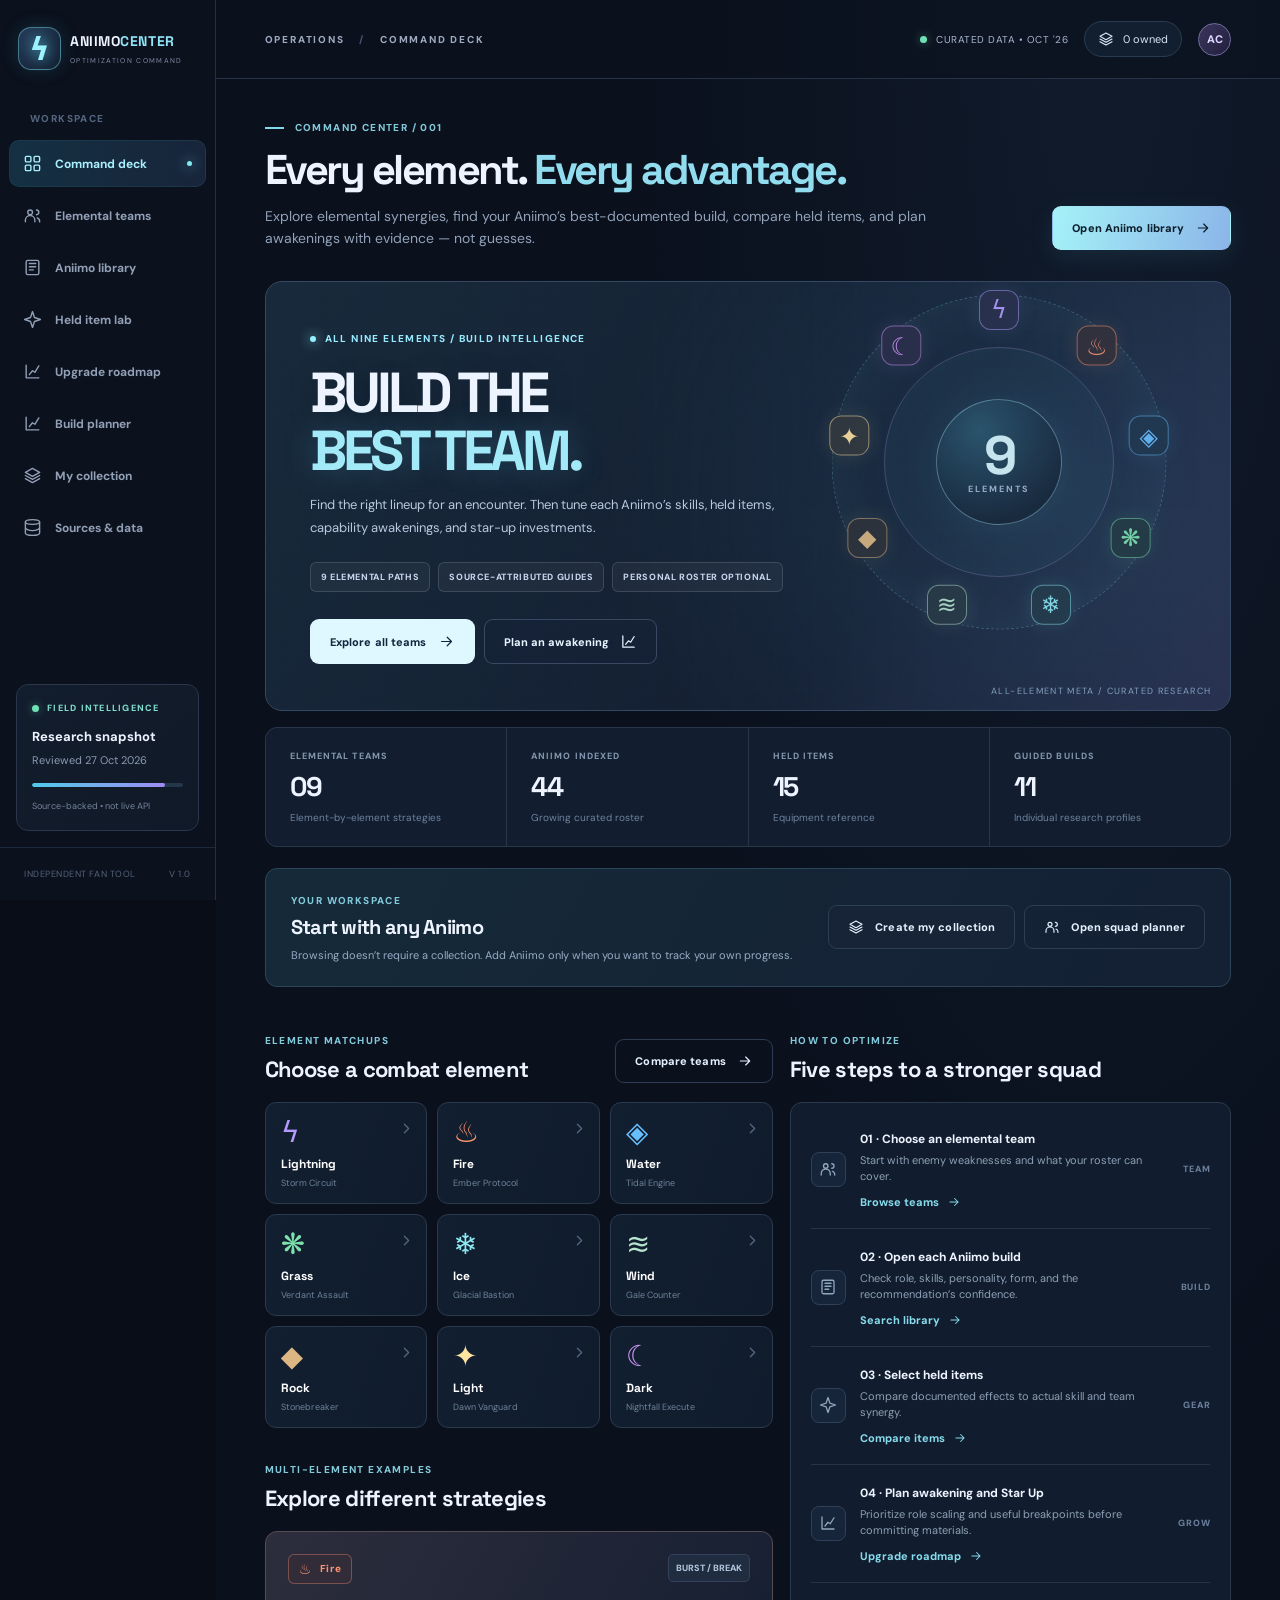
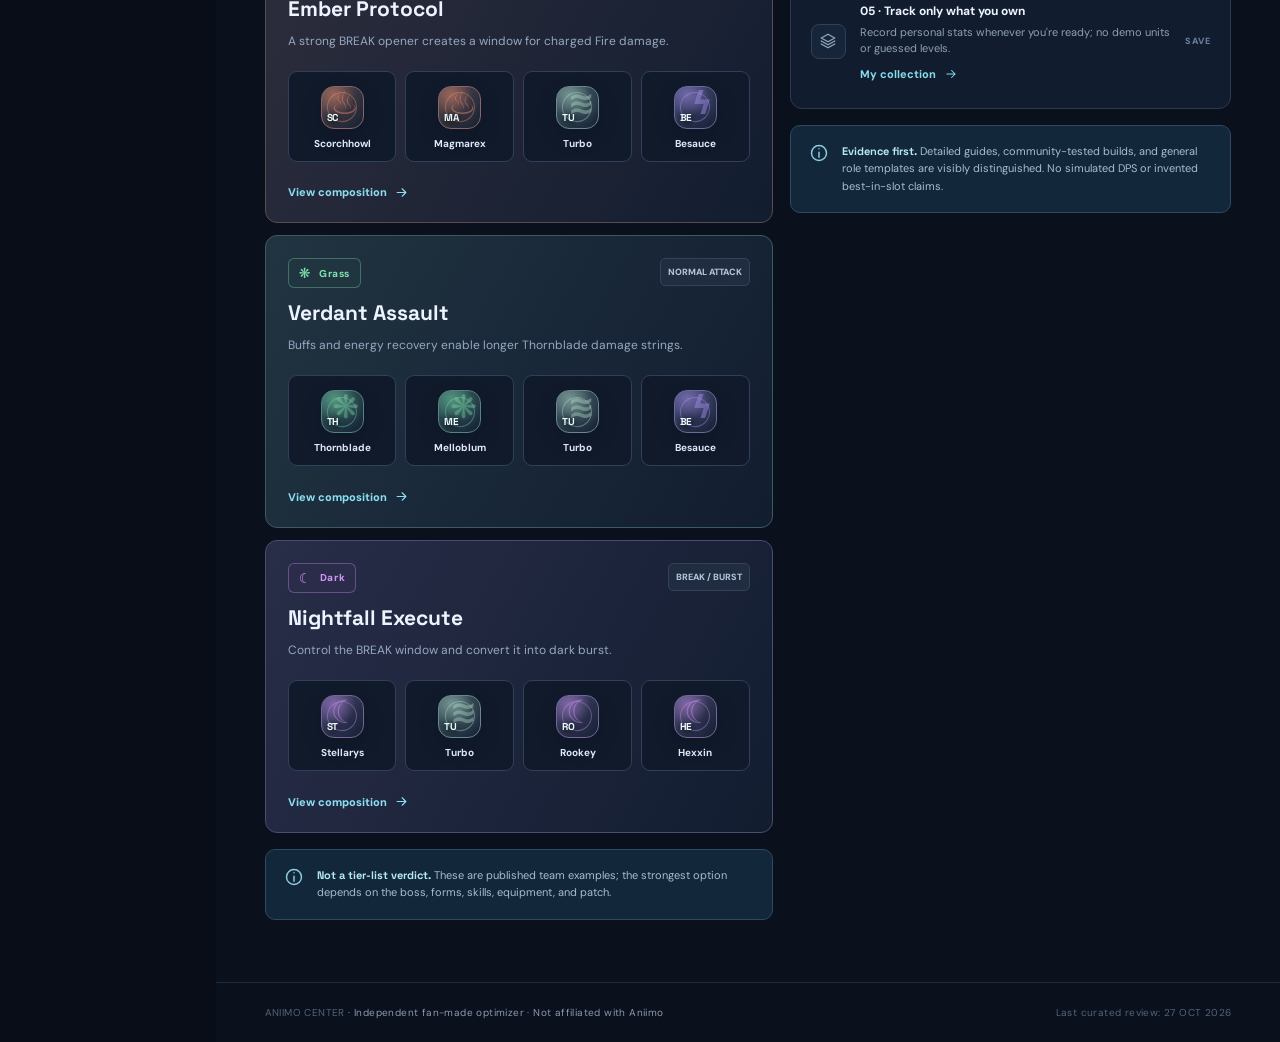
==== commit fc80532f: "refactor: make ANIIMO CENTER a universal elemental optimization hub" ====
--- a/ANIIMO-CENTER-standalone.html
+++ b/ANIIMO-CENTER-standalone.html
@@ -9,6 +9,33 @@
 .gear-callout{display:flex;align-items:center;gap:16px;background:#14283a;border:1px solid #35546b;border-radius:12px;padding:19px 21px;margin-bottom:20px;color:#a2e4f0}.gear-callout>svg{flex-shrink:0}.gear-callout>div{flex:1}.gear-callout strong{font-size:13px;color:#dff7ff}.gear-callout p{color:#94b1c5;font-size:11px;line-height:1.6;margin-top:6px}.gear-callout>a{display:flex;gap:8px;align-items:center;font-size:11px;font-weight:800;white-space:nowrap}.item-grid{display:grid;grid-template-columns:repeat(3,minmax(0,1fr));gap:14px}.item-card{border:1px solid #34465a;background:linear-gradient(125deg,#17283c,#111e2e);border-radius:12px;padding:23px;min-width:0;position:relative;overflow:hidden}.item-card:before{content:'';height:90px;width:90px;border-radius:50%;background:#73c5ee18;filter:blur(35px);position:absolute;right:-25px;top:-30px}.item-icon{width:47px;height:47px;border-radius:12px;border:1px solid #53778e;background:#1d4254;display:grid;place-items:center;color:#9eeaf2;margin-bottom:19px}.item-index{position:absolute;right:20px;top:24px;color:#627c95;font-size:9px;letter-spacing:.1em;font-weight:800}.item-card h3{font-size:18px;letter-spacing:-.035em}.item-main{display:inline-block;color:#99c6e4;font-size:9px;font-weight:800;text-transform:uppercase;letter-spacing:.08em;margin-top:9px}.item-card p{font-size:11px;color:#a5b9ce;line-height:1.7;min-height:51px;margin:16px 0}.item-roles{padding:11px 0;border-top:1px solid #314258;display:flex;justify-content:space-between;gap:10px;align-items:center}.item-roles small{color:#788ea7;font-size:9px;font-weight:800}.item-roles strong{font-size:11px;text-align:right}.item-rec{display:flex;gap:8px;color:#8eabbf;font-size:10px;line-height:1.5;align-items:center;margin-top:10px}.item-rec svg{flex-shrink:0}.item-guidance{display:flex;align-items:center;gap:20px;justify-content:space-between;margin-top:20px}.item-guidance>p{max-width:540px;margin:0}.item-guidance .btn{flex-shrink:0}@media(max-width:1100px){.item-grid{grid-template-columns:repeat(2,minmax(0,1fr))}.item-guidance{align-items:start;flex-direction:column}}@media(max-width:760px){.item-grid{grid-template-columns:repeat(2,minmax(0,1fr));gap:9px}.item-card{padding:15px}.item-card h3{font-size:15px}.item-index{font-size:7px;top:20px;right:12px}.item-roles{flex-direction:column;align-items:start}.item-roles strong{text-align:left}.gear-callout{align-items:start;flex-wrap:wrap}.gear-callout>a{margin-left:37px}}@media(max-width:420px){.item-grid{grid-template-columns:1fr}.item-card p{min-height:0}}
 /* Upgrade roadmap */
 .roadmap-top{display:flex;align-items:end;justify-content:space-between;gap:12px;margin-bottom:17px}.roadmap-top h2{font-size:22px;margin-top:8px}.progression-intro{display:flex;gap:20px;align-items:center;border:1px solid color-mix(in srgb,var(--progress-tone) 30%,#364964);background:radial-gradient(ellipse at left,color-mix(in srgb,var(--progress-tone) 12%,transparent),transparent 62%),#172439;border-radius:13px;padding:23px 25px}.progress-intro-copy{flex:1;min-width:0}.progress-intro-copy>div:first-child{display:flex;align-items:center;gap:12px}.progress-intro-copy h2{font-size:29px;letter-spacing:-.06em;margin:12px 0 8px}.progress-intro-copy p{font-size:11px;color:#a4bad0;line-height:1.65;max-width:640px}.progress-intro-copy button{margin-top:14px}.budget-figure{border-left:1px solid #3a4f66;min-width:162px;text-align:center;padding:12px 0 12px 20px}.budget-figure>span{font-size:9px;color:#9ab2c8;letter-spacing:.09em;font-weight:800}.budget-figure strong{display:block;font-size:43px;letter-spacing:-.08em;color:#a3edf6;margin:8px 0}.budget-figure small{color:#7d92ac;font-size:10px}.roadmap-grid{display:grid;grid-template-columns:1fr 1fr;gap:18px;margin:20px 0}.stat-priority-stack{margin:17px 0}.priority-point{display:flex;gap:14px;align-items:center;border-bottom:1px solid #2a4055;padding:15px 0}.priority-point>span:first-child{font-family:var(--display);font-size:20px;color:#90ddec;font-weight:700}.priority-point>div{flex:1}.priority-point strong{font-size:13px}.priority-point p{font-size:10px;color:#8299b1;margin-top:6px}.priority-point>span:last-child{font-size:11px;color:#99d7e0;font-weight:700}.planned-next{background:#15273b;border:1px solid #375168;border-radius:9px;padding:17px;margin-top:18px}.planned-next p{color:#b5c6da;font-size:11px;line-height:1.7;margin-top:9px}.star-track{margin-top:21px;display:grid;gap:11px}.star-milestone{display:flex;gap:13px;align-items:center;padding:13px 14px;background:#172337;border:1px solid #2f4259;border-radius:9px}.star-milestone>span{display:grid;place-items:center;border-radius:8px;background:#20364b;height:31px;width:31px;color:#8aafd1}.star-milestone.complete>span{background:#215045;color:#9ee8ce}.star-milestone>div{flex:1}.star-milestone strong{font-size:12px}.star-milestone small{display:block;color:#829bb0;font-size:10px;margin-top:5px}.star-milestone b{color:#a8e8f0;font-family:var(--display);font-size:20px}.breakpoint-card>p{font-size:11px;line-height:1.7;color:#9cb0c8;margin:14px 0}.breakpoint-row{display:grid;grid-template-columns:repeat(5,1fr);gap:10px;margin-top:20px}.breakpoint-row>span{font-family:var(--display);font-weight:800;font-size:25px;color:#b9ecf5;text-align:center;background:#173145;border:1px solid #365e73;border-radius:9px;padding:18px 8px}.breakpoint-row small{display:block;color:#74a2ba;font-size:8px;letter-spacing:.1em;margin-top:6px}.sources-foot{margin-top:18px}@media(max-width:850px){.roadmap-grid{grid-template-columns:1fr}}@media(max-width:760px){.progression-intro{flex-wrap:wrap;padding:17px;gap:13px}.progression-intro .avatar.xl{width:75px;height:75px}.progression-intro .avatar.xl .avatar-rune{font-size:65px}.budget-figure{border-left:0;border-top:1px solid #344b61;flex-basis:100%;padding:14px 0 0;text-align:left}.budget-figure strong{font-size:32px}.roadmap-top{flex-wrap:wrap}.breakpoint-row{gap:6px}.breakpoint-row>span{font-size:19px;padding:13px 4px}}
+
+/* v1.1 universal command-center layout */
+.universal-hero .hero-panel{background:radial-gradient(ellipse 48% 100% at 84% 50%,#25425b90,transparent),linear-gradient(120deg,#182b3c,#141e32 64%,#262343)}
+.universal-hero .hero-content{max-width:680px}
+.hero-highlight{color:#a2eaf8;text-shadow:0 0 33px #68cbef3d}
+.universal-hero .hero-content h2{font-size:clamp(39px,4.4vw,67px);line-height:1.04}
+.universal-art{right:4%;width:min(40%,420px);height:380px;top:-10px;opacity:.9}
+.universe-ring{position:absolute;left:50%;top:50%;transform:translate(-50%,-50%);border:1px solid #81c8e359;border-radius:50%;box-shadow:0 0 58px #79def115 inset}
+.universe-ring.outer{width:335px;height:335px;border-style:dashed;animation:spin 90s linear infinite}
+.universe-ring.inner{width:230px;height:230px;border-color:#bfb0fa44}
+.universe-core{width:126px;height:126px;border-radius:50%;display:grid;place-content:center;text-align:center;background:radial-gradient(circle at 35% 25%,#2c566f,#162538 76%);border:1px solid #9ed9ed77;box-shadow:0 0 55px #6fd3f42d;position:relative;z-index:1}
+.universe-core strong{font-size:54px;line-height:1;color:#dcfaff;letter-spacing:-.06em}
+.universe-core small{font-size:9px;letter-spacing:.23em;color:#a4b9d3;font-weight:800}
+.universe-node{position:absolute;left:calc(50% - 20px);top:calc(50% - 20px);height:40px;width:40px;display:grid;place-items:center;border:1px solid color-mix(in srgb,var(--node) 55%,transparent);background:color-mix(in srgb,var(--node) 13%,#131e30);color:var(--node);border-radius:12px;font-size:24px;box-shadow:0 0 20px color-mix(in srgb,var(--node) 13%,transparent);transform:rotate(calc(var(--i)*40deg)) translateY(-152px) rotate(calc(var(--i)*-40deg))}
+@keyframes spin{to{transform:translate(-50%,-50%) rotate(360deg)}}
+.command-start{display:flex;align-items:center;justify-content:space-between;gap:24px;border:1px solid #2d455a;background:linear-gradient(120deg,#152a39,#142034);border-radius:12px;padding:21px 25px;margin-top:21px}
+.command-start h2{margin:6px 0;font-size:20px;letter-spacing:-.035em}
+.command-start p{max-width:600px;font-size:11px;line-height:1.65;color:#96acc4}
+.command-start-actions{display:flex;gap:9px;flex-wrap:wrap}
+.overview-mini-teams{display:grid;gap:12px}
+.overview-mini-teams .team-preview{min-width:0}
+.checklist .mini-link{margin-top:10px;padding:0;background:transparent;border:0;color:#86dbec;display:inline-flex;align-items:center;gap:8px;font-weight:750;font-size:11px}
+.upgrade-empty{margin:18px 0 22px;min-height:290px}
+.upgrade-empty p{max-width:460px;margin:0 auto 20px}
+@media(max-width:1140px){.universal-art{right:-20px;opacity:.5}.universal-hero .hero-content{max-width:640px}}
+@media(max-width:760px){.universal-hero .hero-panel{min-height:440px}.universal-hero .hero-content{padding:30px 24px;max-width:none}.universal-hero .hero-content h2{font-size:clamp(38px,8vw,55px)}.universal-hero .hero-content p{max-width:420px}.universal-hero .hero-buttons{margin-top:28px}.universal-art{right:-88px;top:140px;opacity:.21;transform:scale(.8)}.command-start{flex-direction:column;align-items:start;padding:19px}.command-start-actions{width:100%}.command-start-actions .btn{white-space:normal}.universe-ring.outer{animation:none}}
+@media(max-width:420px){.universal-hero .hero-panel{min-height:475px}.universal-hero .hero-content h2{font-size:40px}.universal-hero .hero-buttons{margin-top:21px;align-items:stretch}.universal-art{top:175px;right:-115px;opacity:.15}.hero-highlight{display:inline-block}}
 </style></head><body><div id="app"></div><script>// ANIIMO CENTER / curated game-guide snapshot. Last reviewed: 2026-10-27.
 // Each team is attributed to its published source. These are editorial recommendations,
 // NOT proven globally optimal compositions or live game API results.
@@ -79,11 +106,10 @@
  Thornblade:{quality:'Team-verified',item:'Verify in-game',altItem:'—',skills:['Thorny Rain'],personality:'Not verified',stats:['ATK','REGEN'],third:'Consider survival only if needed.',notes:'Contracted core skill enables Thorny Rain → Sword Dance → normals.',sources:['gamewith','aniimoverse'],form:'Prismana',rotation:'Support buffs → Thorny Rain → Sword Dance → normal combo.'},
  Gracewing:{quality:'Role-tested',item:'Verify in-game',altItem:'—',skills:[],personality:'Not verified',stats:['HP'],third:'Only invest elsewhere with skill-specific proof.',notes:'Healer whose trait and skills scale with HP in the cited role analysis.',sources:['guide-stats','metabot'],form:'Basic',rotation:'Heal during high incoming damage.'}
 };
-const INITIAL_COLLECTION = {
- Fulmintis:{owned:true,level:60,cp:3388,potential:'Perfect',star:6,spent:22,budget:43,awaken:{ATK:20,REGEN:20,HP:5,BREAK:5,'P.DEF':5,'M.DEF':5},held:'',notes:'Imported from screenshots (27 Oct 2026).'}
-};
+// Collections are personal; never prefill them from example screenshots.
+const INITIAL_COLLECTION = {};
 const STAT_NAMES = ['ATK','REGEN','BREAK','HP','P.DEF','M.DEF'];
-const DEFAULT_PROFILE = {owned:true,level:1,cp:0,potential:'Unknown',star:0,spent:0,budget:5,awaken:{ATK:5,REGEN:5,BREAK:5,HP:5,'P.DEF':5,'M.DEF':5},held:'',notes:''};
+const DEFAULT_PROFILE = {owned:true,level:1,cp:0,potential:'Unknown',star:0,spent:0,budget:0,awaken:{ATK:0,REGEN:0,BREAK:0,HP:0,'P.DEF':0,'M.DEF':0},held:'',notes:''};
 function getBuild(a) { const d=BUILDS[a.name]; const r=ROLE_PRIORITIES[a.role]||ROLE_PRIORITIES.Support; return d || {quality:'Role template · not individually verified',item:'Check held-item database',altItem:'—',skills:[],personality:'Not verified',stats:r.priority,third:'Only after verifying the individual kit.',notes:r.explain+' Specific item, skill and personality recommendations are intentionally not invented.',sources:['guide-stats'],form:'Confirm in-game',rotation:'Choose skills according to element synergy and role.'}; }
 
 const ITEMS = [
@@ -108,8 +134,15 @@
 const safe = s=>String(s??'').replace(/[&<>"']/g,c=>({'&':'&amp;','<':'&lt;','>':'&gt;','"':'&quot;',"'":'&#39;'}[c]));
 const n=(v,min,max,fallback=min)=>{const x=Number(v);return Number.isFinite(x)?Math.max(min,Math.min(max,Math.floor(x))):fallback};
 const clone=o=>JSON.parse(JSON.stringify(o));
-const initial={collection:clone(INITIAL_COLLECTION),favorite:'Lightning',target:'Lightning',objective:'Balanced',rosterFilter:'All',rosterQuery:'',rosterOwned:false,onlyOwned:false,selected:'Fulmintis',teamNames:['Fulmintis','Dazmand','Luminelle','Besauce'],nav:'overview',compare:false};
-function readState(){try{const prev=JSON.parse(localStorage.getItem(STORAGE));if(prev&&typeof prev==='object'&&prev.collection&&typeof prev.collection==='object')return {...clone(initial),...prev,nav:'overview',rosterQuery:'',rosterOwned:false,compare:false};}catch{}return clone(initial)}
+const initial={collection:clone(INITIAL_COLLECTION),favorite:'All',target:'Lightning',objective:'Balanced',rosterFilter:'All',rosterQuery:'',rosterOwned:false,onlyOwned:false,selected:'',teamNames:['','','',''],nav:'overview',compare:false};
+function readState(){try{const prev=JSON.parse(localStorage.getItem(STORAGE));if(prev&&typeof prev==='object'&&prev.collection&&typeof prev.collection==='object'&&!Array.isArray(prev.collection)){
+ // The v1 screenshot was a demo, not an assertion of ownership. Remove only the exact unedited fixture.
+ const collection={...prev.collection};const demo=collection.Fulmintis;
+ if(demo?.notes==='Imported from screenshots (27 Oct 2026).'&&demo.level===60&&demo.cp===3388&&demo.star===6&&demo.spent===22&&demo.budget===43&&demo.awaken?.ATK===20&&demo.awaken?.REGEN===20&&demo.held===''&&demo.potential==='Perfect')delete collection.Fulmintis;
+ const selected=prev.selected==='Fulmintis'&&!collection.Fulmintis?'':prev.selected;
+ const teamNames=Array.isArray(prev.teamNames)&&prev.teamNames.join('|')==='Fulmintis|Dazmand|Luminelle|Besauce'?['','','','']:prev.teamNames;
+ return {...clone(initial),...prev,collection,selected,teamNames,nav:'overview',rosterQuery:'',rosterOwned:false,compare:false};
+ }}catch{}return clone(initial)}
 let state=readState(), modal=null, toastTimer;
 const app=document.getElementById('app');
 const countOwned=()=>ANIIMO.filter(a=>state.collection[a.name]?.owned).length;
@@ -148,17 +181,17 @@
 function avatar(a,size='md'){let e=getElement(a.element);return `<span class="avatar ${size}" style="--unit-color:${e.tone};--unit-symbol:'${e.symbol}'"><span class="avatar-halo"></span><span class="avatar-rune">${safe(e.symbol)}</span><span class="avatar-initial">${safe(a.monogram)}</span></span>`}
 function unitCard(name,role,form,opts={}){const a=getAniimo(name)||{name,element:'Lightning',monogram:name.slice(0,2).toUpperCase(),role:role||'Support'};return `<button class="unit-card ${opts.compact?'compact':''}" data-open="${safe(name)}" aria-label="Open ${safe(name)} build"><div class="unit-visual">${avatar(a,opts.compact?'sm':'md')}<span class="unit-owned ${owned(name)?'yes':''}" title="${owned(name)?'Owned':'Not in collection'}">${owned(name)?icon('check',12):icon('plus',12)}</span></div><span class="unit-name">${safe(name)}</span><span class="unit-role">${safe(role||a.role)}${form&&form!=='Basic'?` · ${safe(form)}`:''}</span></button>`}
 const button=(title,nav,cls='btn secondary',suffix='arrow')=>`<button class="${cls}" data-nav="${nav}">${title} ${icon(suffix,16)}</button>`;
-function header(){return `<div class="app-shell"><aside class="sidebar"><div class="brand"><span class="brand-mark"><span class="brand-bolt">ϟ</span></span><div><strong>ANIIMO<span>CENTER</span></strong><small>OPTIMIZATION COMMAND</small></div></div><div class="side-label">WORKSPACE</div><nav class="side-nav" aria-label="Main navigation">${NAV.map(([id,title,i])=>`<button data-nav="${id}" class="nav-link ${state.nav===id?'active':''}">${icon(i,19)}<span>${title}</span>${state.nav===id?'<span class="nav-active-dot"></span>':''}</button>`).join('')}</nav><div class="sidebar-lower"><div class="signal-card"><div class="signal-head"><span class="signal-dot"></span> FIELD INTELLIGENCE</div><b>Research snapshot</b><span>Reviewed 27 Oct 2026</span><div class="mini-track"><i></i></div><small>Source-backed • not live API</small></div><div class="sidebar-footer">INDEPENDENT FAN TOOL <span>V 1.0</span></div></div></aside><div class="main-area"><header class="topbar"><button class="mobile-brand" data-toggle="menu" aria-label="Open menu">${icon('menu',22)}<strong>ANIIMO<span>CENTER</span></strong></button><div class="crumb">OPERATIONS <span>/</span> ${NAV.find(x=>x[0]===state.nav)?.[1].toUpperCase()}</div><div class="top-actions"><span class="top-status"><i></i> CURATED DATA • OCT '26</span><button class="pill-btn" data-nav="collection" title="My collection">${icon('layers',16)} <span>${countOwned()} owned</span></button><span class="top-avatar">BB</span></div></header><main id="main" tabindex="-1">`}
+function header(){return `<div class="app-shell"><aside class="sidebar"><div class="brand"><span class="brand-mark"><span class="brand-bolt">ϟ</span></span><div><strong>ANIIMO<span>CENTER</span></strong><small>OPTIMIZATION COMMAND</small></div></div><div class="side-label">WORKSPACE</div><nav class="side-nav" aria-label="Main navigation">${NAV.map(([id,title,i])=>`<button data-nav="${id}" class="nav-link ${state.nav===id?'active':''}">${icon(i,19)}<span>${title}</span>${state.nav===id?'<span class="nav-active-dot"></span>':''}</button>`).join('')}</nav><div class="sidebar-lower"><div class="signal-card"><div class="signal-head"><span class="signal-dot"></span> FIELD INTELLIGENCE</div><b>Research snapshot</b><span>Reviewed 27 Oct 2026</span><div class="mini-track"><i></i></div><small>Source-backed • not live API</small></div><div class="sidebar-footer">INDEPENDENT FAN TOOL <span>V 1.0</span></div></div></aside><div class="main-area"><header class="topbar"><button class="mobile-brand" data-toggle="menu" aria-label="Open menu">${icon('menu',22)}<strong>ANIIMO<span>CENTER</span></strong></button><div class="crumb">OPERATIONS <span>/</span> ${NAV.find(x=>x[0]===state.nav)?.[1].toUpperCase()}</div><div class="top-actions"><span class="top-status"><i></i> CURATED DATA • OCT '26</span><button class="pill-btn" data-nav="collection" title="My collection">${icon('layers',16)} <span>${countOwned()} owned</span></button><span class="top-avatar" title="Independent Aniimo fan tool">AC</span></div></header><main id="main" tabindex="-1">`}
 function footer(){return `</main><footer class="page-footer"><span>ANIIMO CENTER <span class="muted">· Independent fan-made optimizer · Not affiliated with Aniimo</span></span><span>Last curated review: 27 OCT 2026</span></footer></div><div id="mobile-overlay" data-toggle="menu"></div></div>`}
 function title(label,heading,desc,actions=''){return `<div class="page-heading"><div><div class="eyebrow"><span class="microline"></span>${label}</div><h1>${heading}</h1><p>${desc}</p></div><div class="heading-actions">${actions}</div></div>`}
 function statusRow(label,val,sub){return `<div class="metric"><div class="metric-label">${label}</div><div class="metric-value">${val}</div><div class="metric-sub">${sub}</div></div>`}
 function teamPreview(team){const e=getElement(team.element);return `<div class="team-preview" style="--team-tone:${e.tone}"><div class="team-preview-head"><div>${elBadge(team.element)}<h3>${safe(team.name)}</h3></div><span class="badge thin">${safe(team.tag)}</span></div><p>${safe(team.summary)}</p><div class="preview-units">${team.lineup.map(([name,role])=>{const a=getAniimo(name);return `<button class="preview-unit" data-open="${safe(name)}" title="${safe(name)} — ${safe(role)}">${avatar(a,'sm')}<span>${safe(name)}</span></button>`}).join('')}</div><button class="text-action" data-team="${safe(team.element)}">View composition ${icon('arrow',15)}</button></div>`}
-function overview(){const mine=state.collection.Fulmintis||INITIAL_COLLECTION.Fulmintis;const aw=mine.awaken||{};const mainTeam=TEAMS.find(t=>t.element==='Lightning');return `${title('COMMAND DECK / 001','Your road to <em>peak power.</em>','Build smarter. Spend fewer materials. Assemble teams with verified roles and source-backed recommendations.',button('Explore team lab','teams','btn primary'))}<section class="hero-grid"><div class="hero-panel"><div class="hero-noise"></div><div class="hero-content"><span class="hero-tag"><span class="sparkdot"></span> FEATURED BUILD / LIGHTNING DPS</span><h2>FULMINTIS<span class="title-flare">ϟ</span></h2><p>Turn every critical strike into momentum. Optimize energy uptime, item synergy, and your next awakening investment.</p><div class="hero-chips"><span>${elBadge('Lightning')}</span><span class="glass-chip">✦ PERFECT POTENTIAL</span><span class="glass-chip">LV. ${n(mine.level,1,999,60)}</span></div><div class="hero-buttons"><button class="btn light" data-open="Fulmintis">Open my build ${icon('arrow',17)}</button><button class="btn ghost" data-nav="planner">Upgrade planner ${icon('chart',17)}</button></div></div><div class="hero-art" aria-hidden="true"><div class="orbital orbital-a"></div><div class="orbital orbital-b"></div><div class="orbital orbital-c"></div><div class="power-glow"></div><svg class="lightning-emblem" viewBox="0 0 270 360" fill="none" xmlns="http://www.w3.org/2000/svg"><defs><linearGradient id="bolt" x1="0" y1="0" x2="1" y2="1"><stop stop-color="#ffffff"/><stop offset=".4" stop-color="#a6efff"/><stop offset="1" stop-color="#a58cff"/></linearGradient><filter id="glow"><feGaussianBlur stdDeviation="7" result="b"/><feMerge><feMergeNode in="b"/><feMergeNode in="SourceGraphic"/></feMerge></filter></defs><path d="M164 15 59 180h78L96 342l117-194h-76Z" fill="url(#bolt)" opacity=".13" filter="url(#glow)"/><path d="m163 32-91 141h76l-40 146 95-159h-76z" fill="url(#bolt)" stroke="#e6faff" stroke-width="3"/><path d="m162 33-33 125 46 1-63 160 91-159h-75z" fill="#b8a1ff" opacity=".4"/><path d="m73 173 76-1-41 147" stroke="#fff" stroke-width="3" opacity=".8"/><path d="M37 208 7 240m239-108 19-33M59 70 35 36" stroke="#96deff" stroke-width="3"/></svg><div class="orbit-text orbit-top">LIMITLESS / ϟ</div><div class="orbit-text orbit-bottom">ELECTRIC // 01</div></div><div class="hero-corner">UNIT PROFILE 01 / ELITE BUILD</div></div><div class="hero-stats">${statusRow('CURRENT LEVEL',String(n(mine.level,1,999,60)).padStart(2,'0'), 'Fulmintis · Perfect')}${statusRow('COMBAT POWER',Number(mine.cp||0).toLocaleString('en-US'),'Tracked from your save')}${statusRow('AWAKENING',`${n(mine.spent,0,500,22)}<small> / ${n(mine.budget,0,500,43)}</small>`, 'Points invested')}${statusRow('YOUR COLLECTION',String(countOwned()).padStart(2,'0'), `${ANIIMO.length} in starter library`)}</div></section><section class="overview-columns"><div class="section-block"><div class="section-heading"><div><span class="section-kicker">META INTELLIGENCE</span><h2>Elemental strike teams</h2></div>${button('All nine teams','teams','btn subtle')}</div><div class="element-grid">${ELEMENTS.map(e=>`<button class="element-tile" style="--tile:${e.tone}" data-team="${e.id}"><span class="tile-icon">${e.symbol}</span><strong>${e.id}</strong><small>${TEAMS.find(t=>t.element===e.id)?.name||''}</small>${icon('chevron',17)}</button>`).join('')}</div><div class="section-heading second"><div><span class="section-kicker">FEATURED COMPOSITION</span><h2>Built around your carry</h2></div></div>${teamPreview(mainTeam)}</div><div class="section-block"><div class="section-heading"><div><span class="section-kicker">YOUR NEXT MOVES</span><h2>Optimization checklist</h2></div></div><div class="checklist"><div class="check-item done"><span class="check-sign">${icon('check',18)}</span><div><b>ATK at 20</b><p>Primary DPS stat — complete in your imported screenshot.</p></div><span class="check-state">DONE</span></div><div class="check-item done"><span class="check-sign">${icon('check',18)}</span><div><b>REGEN at 20</b><p>Energy uptime investment — complete.</p></div><span class="check-state">DONE</span></div><div class="check-item active"><span class="check-sign">${icon('target',18)}</span><div><b>Validate your held item</b><p>Compare Heartseeker Pendant versus Ferocious Fang with your crit setup.</p></div><span class="check-state">NEXT</span></div><div class="check-item"><span class="check-sign">${icon('shield',18)}</span><div><b>Reserve remaining awakenings</b><p>BREAK third is contested. Choose after checking your encounter and team.</p></div><span class="check-state">REVIEW</span></div><div class="check-item"><span class="check-sign">${icon('spark',18)}</span><div><b>Unlock next Star Up</b><p>Your screenshot shows level 65 required for the next step.</p></div><span class="check-state">LV. 65</span></div></div><div class="field-note">${icon('info',20)}<p><strong>Intelligence, not guesswork.</strong> The app labels role-level templates separately from verified individual builds. Recommendations are not a damage simulator.</p></div></div></section>`}
+function overview(){const researched=Object.keys(BUILDS).length;const ownedCount=countOwned();const picks=['Fire','Grass','Dark'].map(id=>TEAMS.find(t=>t.element===id)).filter(Boolean);return `${title('COMMAND CENTER / 001','Every element. <em>Every advantage.</em>','Explore elemental synergies, find your Aniimo’s best-documented build, compare held items, and plan awakenings with evidence — not guesses.',button('Open Aniimo library','aniidex','btn primary'))}<section class="hero-grid universal-hero"><div class="hero-panel"><div class="hero-noise"></div><div class="hero-content"><span class="hero-tag"><span class="sparkdot"></span> ALL NINE ELEMENTS / BUILD INTELLIGENCE</span><h2>BUILD THE<br><span class="hero-highlight">BEST TEAM.</span></h2><p>Find the right lineup for an encounter. Then tune each Aniimo’s skills, held items, capability awakenings, and star-up investments.</p><div class="hero-chips"><span class="glass-chip">9 ELEMENTAL PATHS</span><span class="glass-chip">SOURCE-ATTRIBUTED GUIDES</span><span class="glass-chip">PERSONAL ROSTER OPTIONAL</span></div><div class="hero-buttons"><button class="btn light" data-nav="teams">Explore all teams ${icon('arrow',17)}</button><button class="btn ghost" data-nav="progression">Plan an awakening ${icon('chart',17)}</button></div></div><div class="hero-art universal-art" aria-hidden="true"><div class="universe-ring outer"></div><div class="universe-ring inner"></div><div class="universe-core"><strong>9</strong><small>ELEMENTS</small></div>${ELEMENTS.map((e,i)=>`<div class="universe-node" style="--i:${i};--node:${e.tone}"><span>${e.symbol}</span></div>`).join('')}</div><div class="hero-corner">ALL-ELEMENT META / CURATED RESEARCH</div></div><div class="hero-stats">${statusRow('ELEMENTAL TEAMS',String(TEAMS.length).padStart(2,'0'),'Element-by-element strategies')}${statusRow('ANIIMO INDEXED',String(ANIIMO.length),'Growing curated roster')}${statusRow('HELD ITEMS',String(ITEMS.length).padStart(2,'0'),'Equipment reference')}${statusRow('GUIDED BUILDS',String(researched).padStart(2,'0'),'Individual research profiles')}</div></section><section class="command-start"><div><span class="section-kicker">YOUR WORKSPACE</span><h2>${ownedCount?`${ownedCount} Aniimo tracked`:'Start with any Aniimo'}</h2><p>${ownedCount?'Your collection is saved locally. Discover gaps in your elemental coverage, then plan your next investment.':'Browsing doesn’t require a collection. Add Aniimo only when you want to track your own progress.'}</p></div><div class="command-start-actions"><button class="btn secondary" data-nav="collection">${icon('layers',16)} ${ownedCount?'View my collection':'Create my collection'}</button><button class="btn subtle" data-nav="planner">${icon('team',16)} Open squad planner</button></div></section><section class="overview-columns"><div class="section-block"><div class="section-heading"><div><span class="section-kicker">ELEMENT MATCHUPS</span><h2>Choose a combat element</h2></div>${button('Compare teams','teams','btn subtle')}</div><div class="element-grid">${ELEMENTS.map(e=>`<button class="element-tile" style="--tile:${e.tone}" data-team="${e.id}"><span class="tile-icon">${e.symbol}</span><strong>${e.id}</strong><small>${TEAMS.find(t=>t.element===e.id)?.name||''}</small>${icon('chevron',17)}</button>`).join('')}</div><div class="section-heading second"><div><span class="section-kicker">MULTI-ELEMENT EXAMPLES</span><h2>Explore different strategies</h2></div></div><div class="overview-mini-teams">${picks.map(teamPreview).join('')}</div><div class="field-note">${icon('info',20)}<p><strong>Not a tier-list verdict.</strong> These are published team examples; the strongest option depends on the boss, forms, skills, equipment, and patch.</p></div></div><div class="section-block"><div class="section-heading"><div><span class="section-kicker">HOW TO OPTIMIZE</span><h2>Five steps to a stronger squad</h2></div></div><div class="checklist"><div class="check-item"><span class="check-sign">${icon('team',18)}</span><div><b>01 · Choose an elemental team</b><p>Start with enemy weaknesses and what your roster can cover.</p><button class="mini-link" data-nav="teams">Browse teams ${icon('arrow',14)}</button></div><span class="check-state">TEAM</span></div><div class="check-item"><span class="check-sign">${icon('book',18)}</span><div><b>02 · Open each Aniimo build</b><p>Check role, skills, personality, form, and the recommendation’s confidence.</p><button class="mini-link" data-nav="aniidex">Search library ${icon('arrow',14)}</button></div><span class="check-state">BUILD</span></div><div class="check-item"><span class="check-sign">${icon('spark',18)}</span><div><b>03 · Select held items</b><p>Compare documented effects to actual skill and team synergy.</p><button class="mini-link" data-nav="items">Compare items ${icon('arrow',14)}</button></div><span class="check-state">GEAR</span></div><div class="check-item"><span class="check-sign">${icon('chart',18)}</span><div><b>04 · Plan awakening and Star Up</b><p>Prioritize role scaling and useful breakpoints before committing materials.</p><button class="mini-link" data-nav="progression">Upgrade roadmap ${icon('arrow',14)}</button></div><span class="check-state">GROW</span></div><div class="check-item"><span class="check-sign">${icon('layers',18)}</span><div><b>05 · Track only what you own</b><p>Record personal stats whenever you're ready; no demo units or guessed levels.</p><button class="mini-link" data-nav="collection">My collection ${icon('arrow',14)}</button></div><span class="check-state">SAVE</span></div></div><div class="field-note">${icon('info',20)}<p><strong>Evidence first.</strong> Detailed guides, community-tested builds, and general role templates are visibly distinguished. No simulated DPS or invented best-in-slot claims.</p></div></div></section>`}
 function teamsPage(){const current=TEAMS.find(t=>t.element===state.target)||TEAMS[0];const e=getElement(current.element);const line=current.lineup;const own=line.filter(r=>owned(r[0])).length;return `${title('TEAM ARCHITECT / 002','Elemental <em>team lab.</em>','Explore nine researched compositions, role coverage, substitutions, and proven rotation ideas.',button('Build custom squad','planner','btn primary'))}<div class="filter-head"><div class="filter-label">SELECT YOUR ELEMENT <span>09 TYPES</span></div><div class="elements-strip">${ELEMENTS.map(ele=>`<button data-team="${ele.id}" class="element-switch ${current.element===ele.id?'chosen':''}" style="--tile:${ele.tone}"><span>${ele.symbol}</span>${ele.id}</button>`).join('')}</div></div><div class="team-detail" style="--team-tone:${e.tone}"><div class="detail-background"></div><div class="detail-main"><div class="detail-overline">${elBadge(e.id)} <span>• ${safe(current.tag)}</span></div><h2>${safe(current.name)}</h2><p class="team-summary">${safe(current.summary)}</p><div class="team-measures"><span>${icon('team',16)} 4-MEMBER SQUAD</span><span>${icon('check',16)} ${own}/4 IN COLLECTION</span><span>${icon('book',16)} SOURCE: GAMEWITH</span></div><div class="team-row">${line.map(([name,role,form])=>unitCard(name,role,form)).join('')}</div><div class="team-detail-actions"><button class="btn primary" data-load-team="${current.element}">${icon('layers',17)} Load in planner</button><button class="btn secondary" data-team-owned="${current.element}">${icon('plus',17)} Mark lineup owned</button><a class="btn ghost-link" target="_blank" rel="noopener noreferrer" href="https://gamewith.ai/aniimo/en/articles/best-team-comps">Original guide ${icon('external',16)}</a></div></div><aside class="detail-why"><div class="detail-aside-title">WHY IT WORKS</div>${current.strength.map((x,i)=>`<div class="plus-row"><span class="small-plus">0${i+1}</span><span>${safe(x)}</span></div>`).join('')}<div class="tactical-callout"><span>TACTICAL CONSIDERATION</span><p>${safe(current.risk)}</p></div><div class="owned-bar"><div><span>ROSTER READINESS</span><strong>${Math.round(own/4*100)}%</strong></div><div class="progress"><i style="width:${own/4*100}%"></i></div><small>${own} of 4 team members owned</small></div></aside></div><div class="secondary-grid"><section class="content-card"><div class="card-head"><span class="section-kicker">COMBAT FLOW</span><h3>Suggested rotation</h3></div><div class="rotation-list">${current.rotation.map((s,i)=>`<div class="rotation-step"><span>${String(i+1).padStart(2,'0')}</span><p>${safe(s)}</p></div>`).join('')}</div><div class="hint-block">${icon('spark',18)} <span>${safe(current.tip)}</span></div></section><section class="content-card"><div class="card-head"><span class="section-kicker">ADAPT YOUR SQUAD</span><h3>Recommended alternatives</h3></div><div class="alternatives">${current.alternatives.map(alt=>`<div class="alternative"><div class="alt-compare">${avatar(getAniimo(alt.out),'sm')}<span>${safe(alt.out)}</span>${icon('arrow',17)}${avatar(getAniimo(alt.in),'sm')}<strong>${safe(alt.in)}</strong></div><p>${safe(alt.why)}</p><button data-swap="${safe(current.element)}|${safe(alt.out)}|${safe(alt.in)}|${safe(alt.form)}" class="text-action">Load alternative ${icon('arrow',14)}</button></div>`).join('')}</div><div class="subnote">These recommendations are situation-dependent, not universally strongest.</div></section></div>`}
 function library(){let units=ANIIMO.filter(a=>(state.rosterFilter==='All'||state.rosterFilter===a.element)&&(!state.rosterOwned||owned(a.name))&&a.name.toLowerCase().includes(state.rosterQuery.toLowerCase()));return `${title('ANIIDEX / 003','Build <em>intelligence.</em>','Search the curated Aniimo roster. Detailed builds are individually labeled; unverified entries show transparent role templates.',button('My owned Aniimo','collection','btn subtle'))}<section class="library-toolbar"><label class="search-wrap">${icon('search',19)}<input id="roster-search" type="search" placeholder="Search Aniimo by name..." value="${safe(state.rosterQuery)}" aria-label="Search Aniimo"></label><label class="select-wrap">ELEMENT <select id="roster-element"><option value="All">All elements</option>${ELEMENTS.map(e=>`<option value="${e.id}" ${state.rosterFilter===e.id?'selected':''}>${e.id}</option>`).join('')}</select></label><button class="toggle-filter ${state.rosterOwned?'on':''}" data-toggle="roster-owned">${icon('check',16)} Owned only</button></section><div class="library-summary"><span><b>${units.length}</b> / ${ANIIMO.length} curated entries</span><span><b>${Object.keys(BUILDS).length}</b> enhanced build profiles</span><span><b>9</b> researched teams</span></div><div class="library-grid">${units.map(a=>{const b=getBuild(a);return `<article class="library-card"><button class="library-open" data-open="${a.name}" aria-label="Open ${safe(a.name)}"><span class="lib-rune-bg">${getElement(a.element).symbol}</span>${avatar(a,'lg')}<div class="lib-title"><strong>${safe(a.name)}</strong><span>${safe(a.role)}</span></div></button><div class="lib-meta">${elBadge(a.element,true)}<span class="tag-quality ${b.quality.startsWith('Role')?'soft':''}">${b.quality.startsWith('Role')?'ROLE TEMPLATE':'GUIDED BUILD'}</span></div><div class="lib-footer"><button class="icon-button ${owned(a.name)?'owned':''}" data-owned="${safe(a.name)}" title="${owned(a.name)?'Remove from collection':'Add to collection'}">${icon(owned(a.name)?'check':'plus',17)}</button><button data-open="${a.name}" class="library-detail-link">Build details ${icon('arrow',15)}</button></div></article>`}).join('')}</div>${!units.length?`<div class="empty-state">${icon('search',27)}<h3>No Aniimo found</h3><p>Try another element or turn off “Owned only”.</p><button class="btn secondary" data-clear="filters">Reset filters</button></div>`:''}`}
 function itemsPage(){return `${title('EQUIPMENT CODEX / 004','Held item <em>lab.</em>','Compare published item effects and role fit. BIS recommendations require checking each Aniimo\'s actual kit.',button('Open build library','aniidex','btn primary'))}<div class="gear-callout">${icon('info',20)}<div><strong>15 documented items, not 15 universal best-in-slot answers.</strong><p>Effects are summarized from the GameWith item index. Candidate uses are role-based interpretations unless an individual build source names the item.</p></div><a href="https://gamewith.ai/aniimo/en/held-items" target="_blank" rel="noopener noreferrer">Source ${icon('external',15)}</a></div><div class="item-grid">${ITEMS.map((item,i)=>`<article class="item-card"><div class="item-icon">${icon(item.main==='BREAK'?'shield':item.main==='HP'?'heart':item.main==='REGEN'?'refresh':'spark',25)}</div><span class="item-index">GEAR / ${String(i+1).padStart(2,'0')}</span><h3>${safe(item.name)}</h3><span class="item-main">${safe(item.main)}</span><p>${safe(item.effect)}</p><div class="item-roles"><small>BEST-FIT ROLE</small><strong>${safe(item.focus)}</strong></div><div class="item-rec">${icon('info',14)} ${safe(item.recommend)}</div></article>`).join('')}</div><section class="content-card item-guidance"><div><span class="section-kicker">EQUIPMENT STRATEGY</span><h3>How to pick the real best item</h3></div><p>Compare three factors: whether its passive triggers with your equipped skills, whether its stat scales your actual role, and whether it helps the full four-member rotation. A +15 passive may change the ranking. Equip your selected item in My Collection to record your setup.</p>${button('Open collection','collection','btn secondary')}</section>`}
-function progression(){const name=state.selected&&getAniimo(state.selected)?state.selected:'Fulmintis';const a=getAniimo(name),b=getBuild(a),role=ROLE_PRIORITIES[a.role],r=state.collection[name],lv=r?.level||0,star=r?.star||0,budget=r?.budget||0,spent=r?.spent||0,avail=Math.max(0,budget-spent);const major=b.stats.filter(x=>STAT_NAMES.includes(x));const next=major.find(x=>(r?.awaken?.[x]??5)<20);const nextVal=next?(r?.awaken?.[next]??5):null;const milestone=nextVal!==null?[4,8,12,16,20].find(v=>v>nextVal):null;return `${title('ASCENSION PATH / 005','Upgrade <em>roadmap.</em>','Prioritize irreversible awakenings, plan star-up gates and avoid investing materials based on unverified assumptions.',button('Open full profile','aniidex','btn secondary'))}<div class="roadmap-top"><div><span class="section-kicker">TARGET ANIIMO</span><h2>Ascension planning</h2></div><label class="select-wrap large">SELECT PROFILE<select id="progress-select">${ANIIMO.map(u=>`<option value="${safe(u.name)}" ${name===u.name?'selected':''}>${safe(u.name)}${owned(u.name)?' ✓':''}</option>`).join('')}</select></label></div><div class="progression-intro" style="--progress-tone:${getElement(a.element).tone}">${avatar(a,'xl')}<div class="progress-intro-copy"><div>${elBadge(a.element)} <span class="role-badge">${safe(a.role)}</span></div><h2>${safe(name)}</h2><p>${safe(b.notes)}</p><button class="text-action" data-open="${safe(name)}">View source-backed build & edit stats ${icon('arrow',16)}</button></div><div class="budget-figure"><span>AWAKENINGS AVAILABLE</span><strong>${owned(name)?avail:'—'}</strong><small>${owned(name)?`${spent} used / ${budget} budget`:'Add to your collection to personalize'}</small></div></div><div class="roadmap-grid"><section class="content-card"><span class="section-kicker">INVESTMENT QUEUE</span><h3>Prioritize these attributes</h3><div class="stat-priority-stack">${b.stats.map((st,i)=>`<div class="priority-point"><span>${String(i+1).padStart(2,'0')}</span><div><strong>${safe(st)}</strong><p>${i===0?'Primary role scaling':i===1?'Secondary role efficiency':'Individual trait-dependent choice'}</p></div><span>${STAT_NAMES.includes(st)&&owned(name)?safe(String(r.awaken?.[st]??5))+'/20':'CHECK KIT'}</span></div>`).join('')}</div><div class="hint-block">${icon('info',17)}<span>${safe(b.third)} ${safe(role.avoid)}</span></div>${owned(name)?`<div class="planned-next"><span class="section-kicker">NEXT INVESTMENT</span><p>${next&&milestone?`Consider ${safe(next)} toward total Potential ${milestone}. Confirm star bonuses and actual in-game point cost.`:'Primary documented priorities are complete. Preserve remaining points until a specific encounter or trait justifies a third stat.'}</p></div>`:''}</section><section class="content-card"><span class="section-kicker">STAR UP TRACK</span><h3>Known awakening budgets</h3><div class="star-track">${[{s:0,cap:30,label:'LV. 60',desc:'Without Star Up bonus'},{s:5,cap:35,label:'STAR 5',desc:'+5 awakening capacity'},{s:6,cap:43,label:'STAR 6',desc:'+8 additional capacity'},{s:7,cap:53,label:'STAR 7',desc:'+10 additional capacity • LV. 65 gate'}].map(x=>`<div class="star-milestone ${owned(name)&&star>=x.s?'complete':''}"><span>${icon(owned(name)&&star>=x.s?'check':'spark',17)}</span><div><strong>${x.label}</strong><small>${x.desc}</small></div><b>${x.cap}</b></div>`).join('')}</div><div class="tiny-advisory">${icon('alert',17)} The cited tests report that awakening resets are unavailable above level 60. Verify the latest rules before leveling past this point.</div></section></div><section class="content-card breakpoint-card"><span class="section-kicker">BREAKPOINT INTELLIGENCE</span><h3>Spend in meaningful steps</h3><p>Based on the cited test data, total Potential bonuses are larger at the fourth-point intervals. Star-up bonuses can shift the number of purchased points required. Always read the total displayed in game.</p><div class="breakpoint-row">${[4,8,12,16,20].map(x=>`<span>${x}<small> TOTAL</small></span>`).join('')}</div><div class="sources-foot">${sourceLinks(['guide-stats','guide-fulmintis'])}</div></section>`}
-function personalPanel(name){const a=getAniimo(name);if(!a)return '';const profile=state.collection[name]||clone(DEFAULT_PROFILE);const aw={...DEFAULT_PROFILE.awaken,...(profile.awaken||{})};const f=(k,lab,mi,ma)=>`<label class="form-field"><span>${lab}</span><input type="number" data-profile="${safe(name)}" data-field="${k}" min="${mi}" max="${ma}" value="${n(profile[k],mi,ma,k==='level'?1:0)}" /></label>`;return `<div class="edit-panel"><div class="panel-heading"><div><span class="section-kicker">PERSONAL SAVE</span><h3>${safe(name)} progression</h3></div><span class="data-local">${icon('shield',14)} DEVICE ONLY</span></div><div class="profile-fields">${f('level','LEVEL',1,100)}${f('cp','COMBAT POWER',0,999999)}${f('star','STAR UP',0,12)}${f('spent','POINTS SPENT',0,200)}${f('budget','AWAKEN BUDGET',0,200)}<label class="form-field"><span>POTENTIAL</span><select data-profile="${safe(name)}" data-field="potential">${['Unknown','Common','Good','Excellent','Perfect'].map(v=>`<option ${profile.potential===v?'selected':''}>${v}</option>`).join('')}</select></label></div><div class="edit-caption">RECORDED POTENTIAL VALUES <span>0–20 (edit directly from your game)</span></div><div class="stat-grid">${STAT_NAMES.map(st=>`<label class="stat-input"><span>${safe(st)}</span><input type="number" min="0" max="20" data-profile="${safe(name)}" data-awaken="${safe(st)}" value="${n(aw[st],0,20,5)}"><span class="stat-track"><i style="width:${n(aw[st],0,20,5)*5}%"></i></span></label>`).join('')}</div><div class="profile-fields extra"><label class="form-field wide"><span>YOUR HELD ITEM</span><input data-profile="${safe(name)}" data-field="held" value="${safe(profile.held||'')}" placeholder="e.g. Heartseeker Pendant +15"></label><label class="form-field wide"><span>NOTES</span><textarea data-profile="${safe(name)}" data-field="notes" rows="2" placeholder="Build notes, trait, unlocks...">${safe(profile.notes||'')}</textarea></label></div><button class="btn primary save-profile" data-save-profile="${safe(name)}">${icon('save',17)} Save progression</button></div>`}
+function progression(){if(!state.selected||!getAniimo(state.selected)){return `${title('ASCENSION PATH / 005','Upgrade <em>roadmap.</em>','Select any Aniimo to review role priorities, build-specific advice, stat breakpoints, and Star Up planning.',button('Explore build library','aniidex','btn secondary'))}<div class="roadmap-top"><div><span class="section-kicker">CHOOSE YOUR TARGET</span><h2>Which Aniimo are you upgrading?</h2></div><label class="select-wrap large">SELECT ANIIMO<select id="progress-select"><option value="" selected>Choose an Aniimo...</option>${ANIIMO.map(u=>`<option value="${safe(u.name)}">${safe(u.name)}${owned(u.name)?' ✓':''}</option>`).join('')}</select></label></div><div class="empty-state upgrade-empty">${icon('spark',32)}<h3>Your next upgrade starts here</h3><p>Pick any entry in the selector above. No Aniimo or stats are preselected — your own roster stays yours.</p><button class="btn primary" data-nav="aniidex">${icon('book',16)} Browse Aniimo builds</button></div><div class="field-note">${icon('info',20)}<p>General stat priorities are starting points, not guarantees. Verify each creature’s actual skill scaling and current patch before spending rare awakening resources.</p></div>`;}const name=state.selected;const a=getAniimo(name),b=getBuild(a),role=ROLE_PRIORITIES[a.role],r=state.collection[name],lv=r?.level||0,star=r?.star||0,budget=r?.budget||0,spent=r?.spent||0,avail=Math.max(0,budget-spent);const major=b.stats.filter(x=>STAT_NAMES.includes(x));const next=major.find(x=>(r?.awaken?.[x]??0)<20);const nextVal=next?(r?.awaken?.[next]??0):null;const milestone=nextVal!==null?[4,8,12,16,20].find(v=>v>nextVal):null;return `${title('ASCENSION PATH / 005','Upgrade <em>roadmap.</em>','Prioritize irreversible awakenings, plan star-up gates and avoid investing materials based on unverified assumptions.',button('Open full profile','aniidex','btn secondary'))}<div class="roadmap-top"><div><span class="section-kicker">TARGET ANIIMO</span><h2>Ascension planning</h2></div><label class="select-wrap large">SELECT PROFILE<select id="progress-select">${ANIIMO.map(u=>`<option value="${safe(u.name)}" ${name===u.name?'selected':''}>${safe(u.name)}${owned(u.name)?' ✓':''}</option>`).join('')}</select></label></div><div class="progression-intro" style="--progress-tone:${getElement(a.element).tone}">${avatar(a,'xl')}<div class="progress-intro-copy"><div>${elBadge(a.element)} <span class="role-badge">${safe(a.role)}</span></div><h2>${safe(name)}</h2><p>${safe(b.notes)}</p><button class="text-action" data-open="${safe(name)}">View source-backed build & edit stats ${icon('arrow',16)}</button></div><div class="budget-figure"><span>AWAKENINGS AVAILABLE</span><strong>${owned(name)?avail:'—'}</strong><small>${owned(name)?`${spent} used / ${budget} budget`:'Add to your collection to personalize'}</small></div></div><div class="roadmap-grid"><section class="content-card"><span class="section-kicker">INVESTMENT QUEUE</span><h3>Prioritize these attributes</h3><div class="stat-priority-stack">${b.stats.map((st,i)=>`<div class="priority-point"><span>${String(i+1).padStart(2,'0')}</span><div><strong>${safe(st)}</strong><p>${i===0?'Primary role scaling':i===1?'Secondary role efficiency':'Individual trait-dependent choice'}</p></div><span>${STAT_NAMES.includes(st)&&owned(name)?safe(String(r.awaken?.[st]??0))+'/20':'CHECK KIT'}</span></div>`).join('')}</div><div class="hint-block">${icon('info',17)}<span>${safe(b.third)} ${safe(role.avoid)}</span></div>${owned(name)?`<div class="planned-next"><span class="section-kicker">NEXT INVESTMENT</span><p>${next&&milestone?`Consider ${safe(next)} toward total Potential ${milestone}. Confirm star bonuses and actual in-game point cost.`:'Primary documented priorities are complete. Preserve remaining points until a specific encounter or trait justifies a third stat.'}</p></div>`:''}</section><section class="content-card"><span class="section-kicker">STAR UP CHECKLIST</span><h3>Verify each unlock per Aniimo</h3><div class="star-track">${[{label:'CURRENT STAR',desc:'Record your actual Star Up level.',value:owned(name)?String(star):'—'},{label:'LEVEL REQUIREMENT',desc:'Check the next Star Up level gate in game.',value:'CHECK'},{label:'MATERIAL REQUIREMENTS',desc:'Check the required items and quantities in game.',value:'CHECK'},{label:'AWAKENING CAPACITY',desc:'Record the new cap after Star Up in your profile.',value:owned(name)?String(budget):'—'}].map(x=>`<div class="star-milestone"><span>${icon('spark',17)}</span><div><strong>${x.label}</strong><small>${x.desc}</small></div><b>${x.value}</b></div>`).join('')}</div><div class="tiny-advisory">${icon('alert',17)} The cited tests report that awakening resets are unavailable above level 60. Verify the latest rules before leveling past this point.</div></section></div><section class="content-card breakpoint-card"><span class="section-kicker">BREAKPOINT INTELLIGENCE</span><h3>Spend in meaningful steps</h3><p>Based on the cited test data, total Potential bonuses are larger at the fourth-point intervals. Star-up bonuses can shift the number of purchased points required. Always read the total displayed in game.</p><div class="breakpoint-row">${[4,8,12,16,20].map(x=>`<span>${x}<small> TOTAL</small></span>`).join('')}</div><div class="sources-foot">${sourceLinks(['guide-stats'])}</div></section>`}
+function personalPanel(name){const a=getAniimo(name);if(!a)return '';const profile=state.collection[name]||clone(DEFAULT_PROFILE);const aw={...DEFAULT_PROFILE.awaken,...(profile.awaken||{})};const f=(k,lab,mi,ma)=>`<label class="form-field"><span>${lab}</span><input type="number" data-profile="${safe(name)}" data-field="${k}" min="${mi}" max="${ma}" value="${n(profile[k],mi,ma,k==='level'?1:0)}" /></label>`;return `<div class="edit-panel"><div class="panel-heading"><div><span class="section-kicker">PERSONAL SAVE</span><h3>${safe(name)} progression</h3></div><span class="data-local">${icon('shield',14)} DEVICE ONLY</span></div><div class="profile-fields">${f('level','LEVEL',1,100)}${f('cp','COMBAT POWER',0,999999)}${f('star','STAR UP',0,12)}${f('spent','POINTS SPENT',0,200)}${f('budget','AWAKEN BUDGET',0,200)}<label class="form-field"><span>POTENTIAL</span><select data-profile="${safe(name)}" data-field="potential">${['Unknown','Common','Good','Excellent','Perfect'].map(v=>`<option ${profile.potential===v?'selected':''}>${v}</option>`).join('')}</select></label></div><div class="edit-caption">RECORDED POTENTIAL VALUES <span>0–20 (edit directly from your game)</span></div><div class="stat-grid">${STAT_NAMES.map(st=>`<label class="stat-input"><span>${safe(st)}</span><input type="number" min="0" max="20" data-profile="${safe(name)}" data-awaken="${safe(st)}" value="${n(aw[st],0,20,0)}"><span class="stat-track"><i style="width:${n(aw[st],0,20,0)*5}%"></i></span></label>`).join('')}</div><div class="profile-fields extra"><label class="form-field wide"><span>YOUR HELD ITEM</span><input data-profile="${safe(name)}" data-field="held" value="${safe(profile.held||'')}" placeholder="e.g. Heartseeker Pendant +15"></label><label class="form-field wide"><span>NOTES</span><textarea data-profile="${safe(name)}" data-field="notes" rows="2" placeholder="Build notes, trait, unlocks...">${safe(profile.notes||'')}</textarea></label></div><button class="btn primary save-profile" data-save-profile="${safe(name)}">${icon('save',17)} Save progression</button></div>`}
 function sourceLinks(ids){return `<div class="source-links">${ids.map(id=>{const s=source(id);return s?`<a href="${safe(s.url)}" target="_blank" rel="noopener noreferrer">${safe(s.name)} ${icon('external',13)}</a>`:''}).join('')}</div>`}
 function buildDetail(name){const a=getAniimo(name);if(!a)return '';const b=getBuild(a),record=state.collection[name],r=ROLE_PRIORITIES[a.role]||ROLE_PRIORITIES.Support;return `<div class="build-overlay" data-close="modal"><section class="build-sheet" role="dialog" aria-modal="true" aria-label="${safe(name)} build"><div class="sheet-bar"><span>ANIIMO INTELLIGENCE / ${safe(a.name).toUpperCase()}</span><button class="close-btn" data-close="modal" aria-label="Close">${icon('x',21)}</button></div><div class="sheet-head" style="--sheet-tone:${getElement(a.element).tone}"><div class="sheet-glow"></div>${avatar(a,'xl')}<div class="sheet-info"><div>${elBadge(a.element)} <span class="role-badge">${safe(a.role)}</span></div><h2>${safe(a.name)}</h2><span class="quality-tag">${icon('info',15)} ${safe(b.quality)}</span></div></div><div class="sheet-scroll"><div class="sheet-action-line"><span>${record?.owned?'In your collection':'Not in your collection'}</span><button class="btn ${record?.owned?'secondary':'primary'}" data-owned="${safe(name)}">${icon(record?.owned?'check':'plus',16)} ${record?.owned?'Remove from collection':'Add to collection'}</button></div><p class="sheet-intro">${safe(b.notes)}</p><div class="build-facts"><div><small>HELD ITEM</small><strong>${safe(b.item)}</strong><span>Alternative: ${safe(b.altItem)}</span></div><div><small>AWAKENING ORDER</small><strong>${safe(b.stats.join(' → '))}</strong><span>${safe(b.third)}</span></div><div><small>PERSONALITY</small><strong>${safe(b.personality)}</strong><span>${safe(b.form)}</span></div><div><small>ACTIVE SKILLS</small><strong>${b.skills.length?b.skills.map(safe).join(' + '):'Not individually verified'}</strong><span>${b.innate?'Innate: '+safe(b.innate):'Check current in-game loadout'}</span></div></div><h3 class="sheet-section">Battle plan</h3><p class="detail-description">${safe(b.rotation)}</p><h3 class="sheet-section">Role investment policy</h3><div class="policy-line">${icon('chart',18)}<p>${safe(r.explain)} <strong>${safe(r.avoid)}</strong></p></div><h3 class="sheet-section">References & confidence</h3>${sourceLinks(b.sources)}${personalPanel(name)}</div></section></div>`}
 // Transparency-focused checklist; it is not a computed DPS, win rate, or performance prediction.
@@ -171,11 +204,11 @@
 function openBuild(name){if(!getAniimo(name))return;modal=name;render(true)}
 function closeBuild(){modal=null;document.querySelector('.build-overlay')?.remove();document.body.classList.remove('modal-open');render(true)}
 function toggleOwned(name){if(!getAniimo(name))return;if(owned(name)){delete state.collection[name];flash(`${name} removed from collection.`)}else{state.collection[name]=clone(DEFAULT_PROFILE);flash(`${name} added to collection.`)}persist();render(true)}
-function saveProfile(name){const dialog=document.querySelector('.build-sheet');if(!dialog)return;const base=clone(state.collection[name]||DEFAULT_PROFILE);dialog.querySelectorAll('[data-profile]').forEach(input=>{if(input.dataset.awaken)base.awaken[input.dataset.awaken]=n(input.value,0,20,5);else {const k=input.dataset.field;if(['level','cp','star','spent','budget'].includes(k))base[k]=n(input.value,k==='level'?1:0,k==='cp'?999999:k==='level'?100:200);else base[k]=input.value.slice(0,k==='notes'?400:120)}});base.owned=true;if(base.spent>base.budget){flash('Spent exceeds budget — check your game screenshot.','warn');return}state.collection[name]=base;persist();flash(`${name} progression saved.`);render(true)}
+function saveProfile(name){const dialog=document.querySelector('.build-sheet');if(!dialog)return;const base=clone(state.collection[name]||DEFAULT_PROFILE);dialog.querySelectorAll('[data-profile]').forEach(input=>{if(input.dataset.awaken)base.awaken[input.dataset.awaken]=n(input.value,0,20,0);else {const k=input.dataset.field;if(['level','cp','star','spent','budget'].includes(k))base[k]=n(input.value,k==='level'?1:0,k==='cp'?999999:k==='level'?100:200);else base[k]=input.value.slice(0,k==='notes'?400:120)}});base.owned=true;if(base.spent>base.budget){flash('Spent exceeds budget — check your game screenshot.','warn');return}state.collection[name]=base;persist();flash(`${name} progression saved.`);render(true)}
 function loadTeam(ele){const t=TEAMS.find(x=>x.element===ele)||TEAMS[0];state.target=t.element;state.teamNames=t.lineup.map(x=>x[0]);persist();navigate('planner');flash(`${t.element} team loaded in planner.`)}
 function swapTeam(value){const [element,outN,inN,form]=value.split('|');const t=TEAMS.find(x=>x.element===element);if(!t)return;state.target=element;state.teamNames=t.lineup.map(x=>x[0]===outN?inN:x[0]);navigate('planner');flash(`${outN} swapped for ${inN}${form&&form!=='Basic'?' ('+form+')':''}.`)}
 function downloadBackup(){const obj={format:'aniimo-center',version:1,exportedAt:new Date().toISOString(),collection:state.collection,favorite:state.favorite};const blob=new Blob([JSON.stringify(obj,null,2)],{type:'application/json'});const url=URL.createObjectURL(blob);let a=document.createElement('a');a.href=url;a.download='aniimo-center-backup.json';document.body.appendChild(a);a.click();a.remove();setTimeout(()=>URL.revokeObjectURL(url),2000);flash('Backup exported successfully.')}
-function importBackup(file){if(!file)return;const reader=new FileReader();reader.onload=()=>{try{if(file.size>2500000)throw new Error('File is too large');const b=JSON.parse(String(reader.result));if(b.format!=='aniimo-center'||b.version!==1||!b.collection||typeof b.collection!=='object'||Array.isArray(b.collection))throw new Error('Not a valid ANIIMO CENTER backup');const cleaned={};Object.entries(b.collection).forEach(([name,p])=>{if(!getAniimo(name)||!p||typeof p!=='object')return;cleaned[name]={...clone(DEFAULT_PROFILE),owned:true,level:n(p.level,1,100,1),cp:n(p.cp,0,999999,0),star:n(p.star,0,12,0),spent:n(p.spent,0,200,0),budget:n(p.budget,0,200,5),potential:String(p.potential||'Unknown').slice(0,50),held:String(p.held||'').slice(0,120),notes:String(p.notes||'').slice(0,400),awaken:Object.fromEntries(STAT_NAMES.map(st=>[st,n(p.awaken?.[st],0,20,5)]))}});state.collection=cleaned;persist();render(true);flash(`Imported ${Object.keys(cleaned).length} owned Aniimo.`)}catch(err){flash('Import failed: '+err.message,'warn')}};reader.readAsText(file)}
+function importBackup(file){if(!file)return;const reader=new FileReader();reader.onload=()=>{try{if(file.size>2500000)throw new Error('File is too large');const b=JSON.parse(String(reader.result));if(b.format!=='aniimo-center'||b.version!==1||!b.collection||typeof b.collection!=='object'||Array.isArray(b.collection))throw new Error('Not a valid ANIIMO CENTER backup');const cleaned={};Object.entries(b.collection).forEach(([name,p])=>{if(!getAniimo(name)||!p||typeof p!=='object')return;cleaned[name]={...clone(DEFAULT_PROFILE),owned:true,level:n(p.level,1,100,1),cp:n(p.cp,0,999999,0),star:n(p.star,0,12,0),spent:n(p.spent,0,200,0),budget:n(p.budget,0,200,5),potential:String(p.potential||'Unknown').slice(0,50),held:String(p.held||'').slice(0,120),notes:String(p.notes||'').slice(0,400),awaken:Object.fromEntries(STAT_NAMES.map(st=>[st,n(p.awaken?.[st],0,20,0)]))}});state.collection=cleaned;persist();render(true);flash(`Imported ${Object.keys(cleaned).length} owned Aniimo.`)}catch(err){flash('Import failed: '+err.message,'warn')}};reader.readAsText(file)}
 const uploader=document.createElement('input');uploader.type='file';uploader.accept='application/json,.json';uploader.hidden=true;document.body.appendChild(uploader);uploader.addEventListener('change',e=>{importBackup(e.target.files[0]);uploader.value=''})
 document.addEventListener('click',e=>{const target=e.target.closest('button,a,[data-close],[data-toggle]');if(!target)return;if(target.dataset.close){if(e.target===target||target.tagName==='BUTTON')closeBuild();return}if(target.dataset.toggle==='menu'){document.body.classList.toggle('menu-open');return}if(target.dataset.toggle==='roster-owned'){state.rosterOwned=!state.rosterOwned;render(true);return}if(target.dataset.nav){navigate(target.dataset.nav);return}if(target.dataset.open){openBuild(target.dataset.open);return}if(target.dataset.team){state.target=target.dataset.team;navigate('teams');return}if(target.dataset.owned){toggleOwned(target.dataset.owned);return}if(target.dataset.loadTeam){loadTeam(target.dataset.loadTeam);return}if(target.dataset.swap){swapTeam(target.dataset.swap);return}if(target.dataset.teamOwned){const t=TEAMS.find(x=>x.element===target.dataset.teamOwned);let count=0;t?.lineup.forEach(([name])=>{if(!owned(name)){state.collection[name]=clone(DEFAULT_PROFILE);count++}});persist();render(true);flash(count?`${count} Aniimo added to collection.`:'All team members already owned.');return}if(target.dataset.saveProfile){saveProfile(target.dataset.saveProfile);return}if(target.dataset.analyze){flash('Role checklist updated from your selected lineup.');return}if(target.dataset.clear==='team'){state.teamNames=['','','',''];persist();render(true);return}if(target.dataset.clear==='filters'){state.rosterQuery='';state.rosterFilter='All';state.rosterOwned=false;render(true);return}if(target.dataset.action==='export'){downloadBackup();return}if(target.dataset.action==='import'){uploader.click();return}if(target.dataset.action==='reset'){if(window.confirm('Clear the entire ANIIMO collection stored in this browser? Export a backup first.')){state.collection={};persist();render();flash('Collection reset.')}}});
 document.addEventListener('change',e=>{const t=e.target;if(t.id==='roster-element'){state.rosterFilter=t.value;render(true)}if(t.id==='progress-select'){state.selected=t.value;persist();render(true)}if(t.id==='team-preset'){state.target=t.value;state.teamNames=(TEAMS.find(a=>a.element===t.value)||TEAMS[0]).lineup.map(x=>x[0]);persist();render(true)}if(t.dataset.slot!==undefined){state.teamNames[Number(t.dataset.slot)]=t.value;persist();render(true)}});
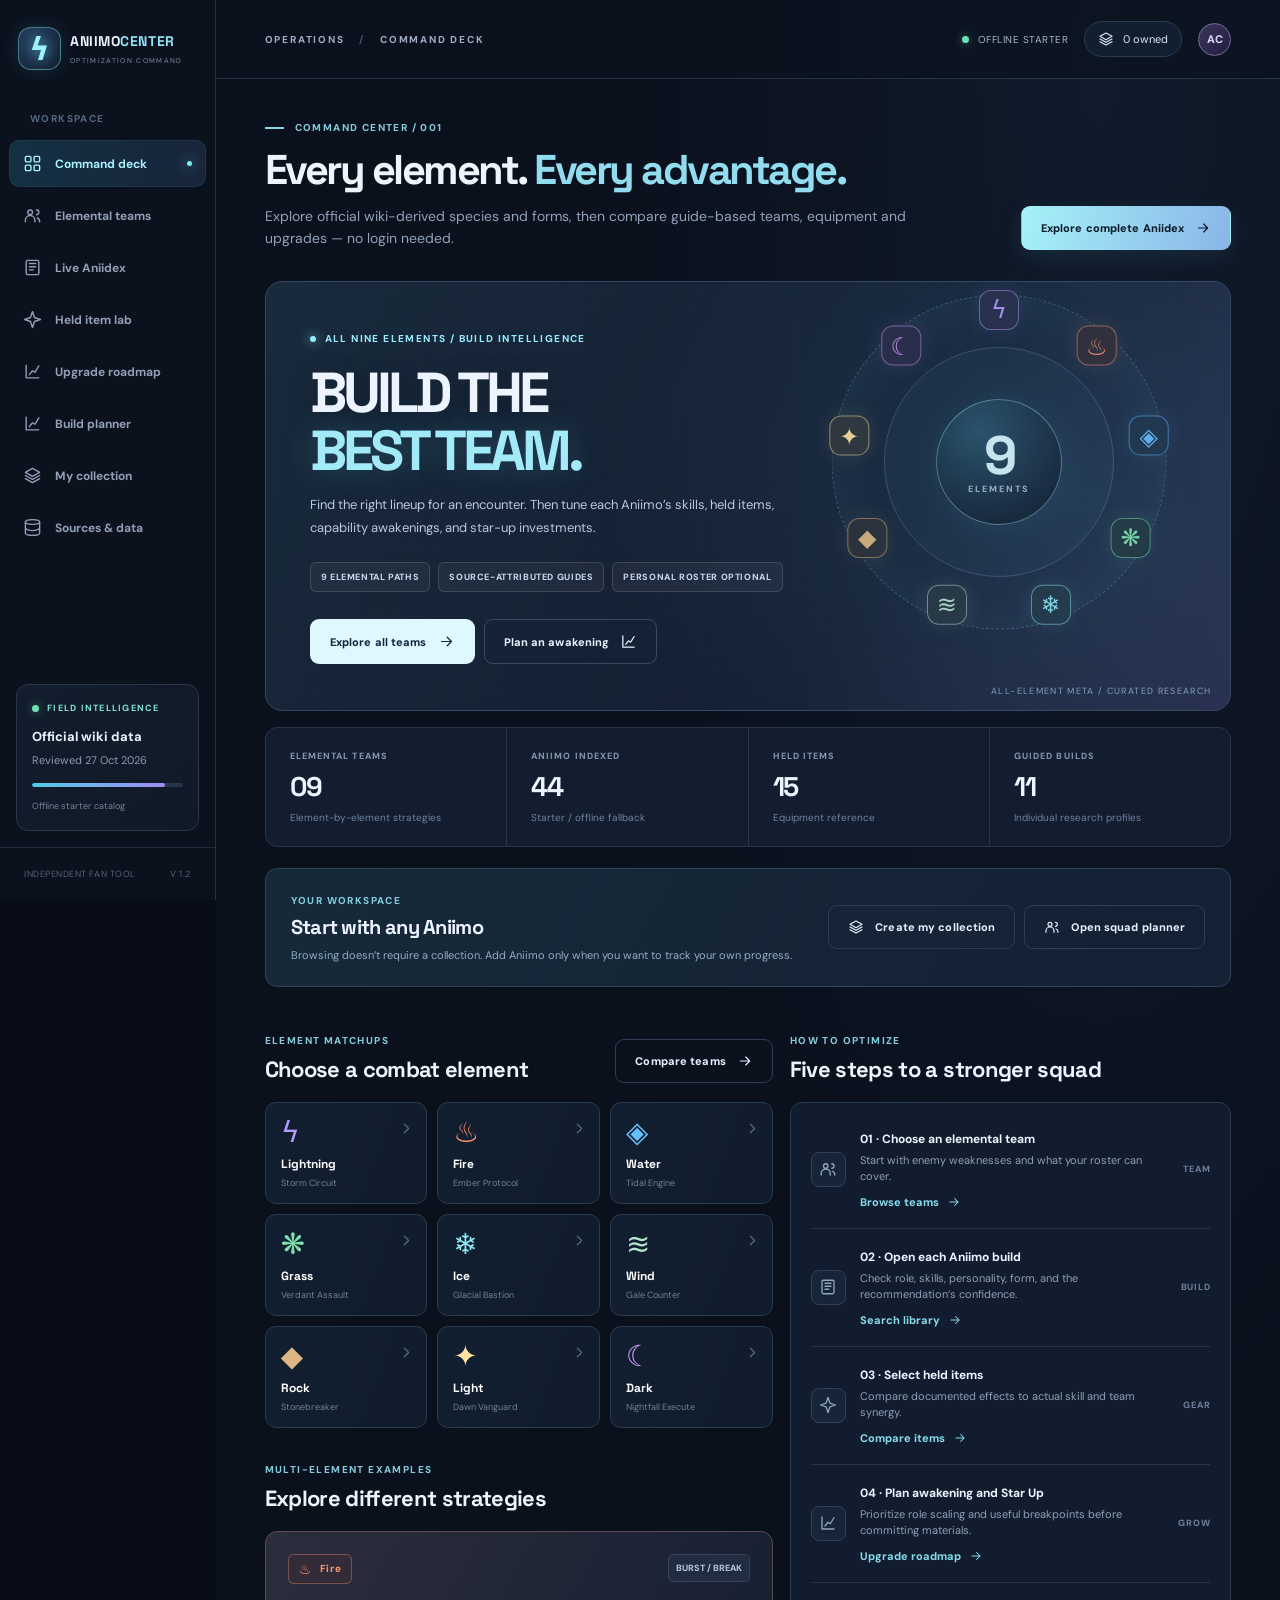
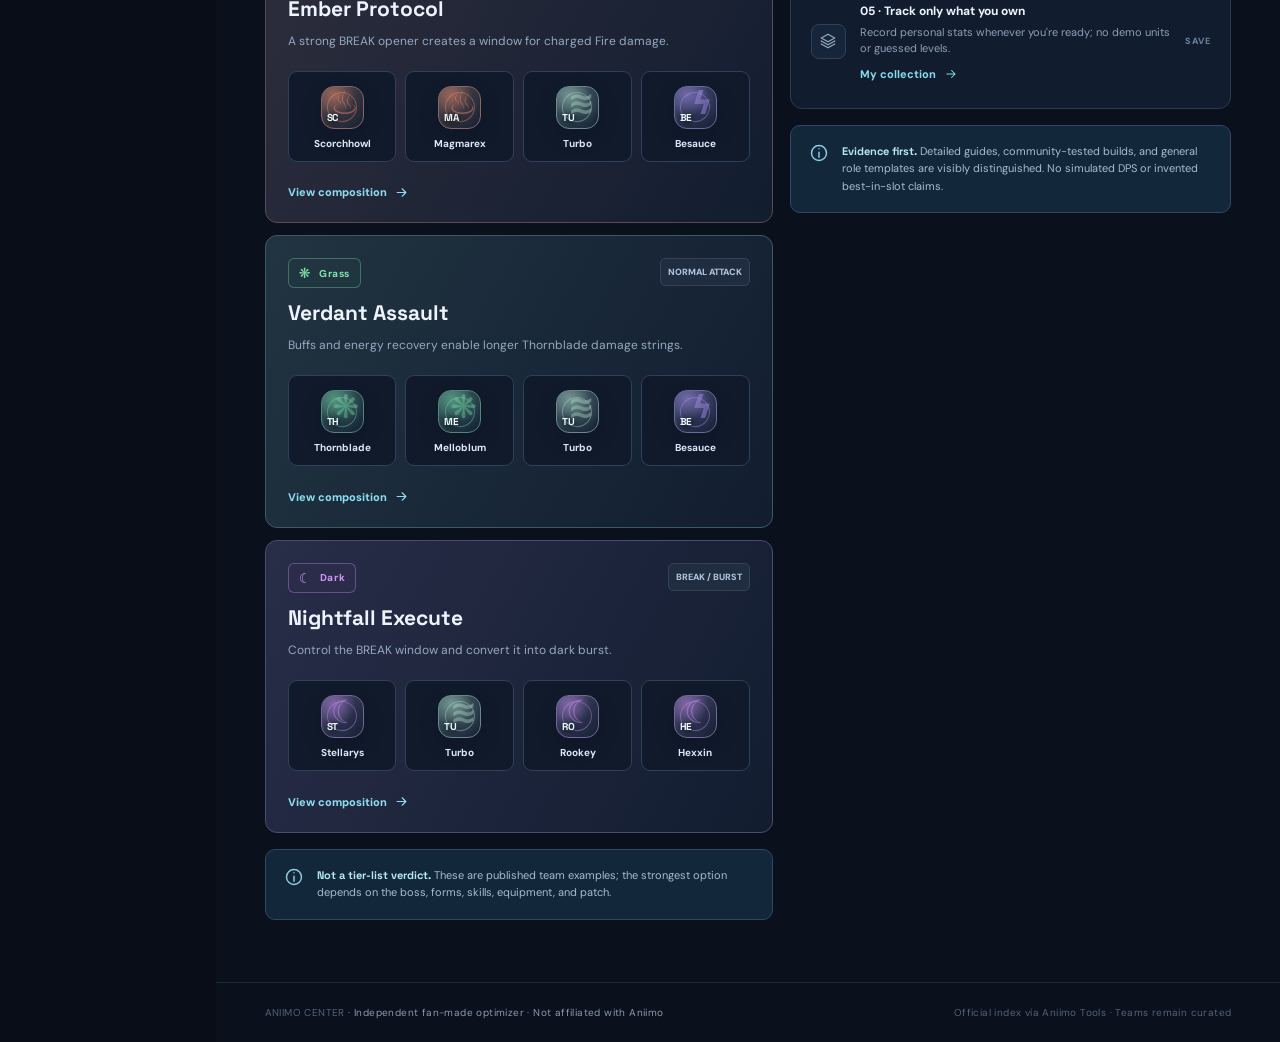
==== commit b0c31c1d: "feat: expand Aniimo Center with public form-aware Aniidex v1.2" ====
--- a/ANIIMO-CENTER-standalone.html
+++ b/ANIIMO-CENTER-standalone.html
@@ -36,6 +36,44 @@
 @media(max-width:1140px){.universal-art{right:-20px;opacity:.5}.universal-hero .hero-content{max-width:640px}}
 @media(max-width:760px){.universal-hero .hero-panel{min-height:440px}.universal-hero .hero-content{padding:30px 24px;max-width:none}.universal-hero .hero-content h2{font-size:clamp(38px,8vw,55px)}.universal-hero .hero-content p{max-width:420px}.universal-hero .hero-buttons{margin-top:28px}.universal-art{right:-88px;top:140px;opacity:.21;transform:scale(.8)}.command-start{flex-direction:column;align-items:start;padding:19px}.command-start-actions{width:100%}.command-start-actions .btn{white-space:normal}.universe-ring.outer{animation:none}}
 @media(max-width:420px){.universal-hero .hero-panel{min-height:475px}.universal-hero .hero-content h2{font-size:40px}.universal-hero .hero-buttons{margin-top:21px;align-items:stretch}.universal-art{top:175px;right:-115px;opacity:.15}.hero-highlight{display:inline-block}}
+
+/* v1.2: public Aniidex + full per-form reference detail */
+.avatar.has-art{overflow:hidden;background:radial-gradient(circle at 48% 40%,color-mix(in srgb,var(--unit-color) 22%,#142338),#111a2b 72%)}
+.avatar.has-art>img{position:absolute;inset:3%;width:94%;height:94%;object-fit:contain;z-index:4;filter:drop-shadow(0 5px 8px #0005)}
+.avatar.has-art .avatar-initial{opacity:.18}
+.avatar.has-art .avatar-rune{opacity:.12}
+.dex-status{display:grid;grid-template-columns:minmax(0,1fr) auto;gap:22px;align-items:center;margin-bottom:20px;background:linear-gradient(120deg,#152b3c,#141c2e)!important}
+.dex-status-main{margin-top:9px}.dex-status-main p{color:#94aabd;font-size:11px;line-height:1.7;margin-top:8px}.dex-status-main a{color:#9be6f5;text-decoration:underline;text-underline-offset:3px}
+.live-state{display:inline-flex;align-items:center;gap:9px;border:1px solid #445c76;border-radius:30px;padding:8px 12px;color:#c6dff7;font-size:10px;letter-spacing:.09em;font-weight:800;background:#1a2a43}
+.live-state i{background:#89d8ed;box-shadow:0 0 10px #6ef4ff70;border-radius:50%;width:7px;height:7px}
+.live-state.good{color:#aeffe3;border-color:#427c74;background:#193b3a}.live-state.good i{background:#83e8c4}
+.live-state.warn{color:#ffdab4;background:#49352a;border-color:#6e4e33}.live-state.warn i{background:#f7c173}
+.dex-metrics{display:flex;gap:22px}.dex-metrics>div{min-width:100px;border-left:1px solid #394b61;padding-left:19px}.dex-metrics strong{display:block;font-size:27px;color:#a6f0fa;letter-spacing:-.05em}.dex-metrics span{display:block;color:#8ca4bb;font-size:9px;margin-top:5px;letter-spacing:.04em}
+.dex-error{color:#e1bd95;display:block;margin-top:9px;font-size:10px}
+.dex-card .library-open{min-height:184px}.dex-card-info{display:flex;align-items:center;flex-wrap:wrap;gap:6px 9px;padding:0 11px 10px;font-size:9px;color:#91abc2;font-weight:700}
+.dex-number{color:#8ce4f6}.dex-prismana{color:#dcc4ff;border:1px solid #6d519f77;background:#8a65cc20;padding:3px 6px;border-radius:5px;font-size:8px;letter-spacing:.04em}.dex-form-count{color:#b0c2d2}
+.dex-grid .avatar.lg{width:84px;height:84px}.dex-grid .avatar.lg img{object-fit:contain}
+.dex-official{background:linear-gradient(160deg,#132337,#0e1828);padding:20px;border:1px solid #34536d;border-radius:14px;margin:8px 0 23px}
+.dex-official-head{display:flex;justify-content:space-between;gap:14px}.dex-official-head h3{font-size:20px;margin:7px 0}.dex-official-head p{font-size:11px;color:#9db4ca;line-height:1.6}.dex-official-head .text-action{flex-shrink:0;align-self:start}
+.dex-form-tabs{display:flex;gap:7px;overflow-x:auto;padding:14px 0 18px;margin-top:10px;scrollbar-width:thin}
+.dex-form-tab{border:1px solid #3a526b;color:#a8bfd3;background:#1c2b42;padding:9px 12px;white-space:nowrap;border-radius:8px;font-weight:800;font-size:10px;transition:background .15s}
+.dex-form-tab:hover,.dex-form-tab.active{color:#071c2a;border-color:#9ceff6;background:#b0eef4}
+.dex-form-detail{display:grid;grid-template-columns:180px minmax(0,1fr);gap:21px;align-items:start}
+.dex-form-portrait{position:relative;display:grid;place-items:center;min-height:214px;overflow:hidden;border:1px solid #405a75;border-radius:12px;background:radial-gradient(ellipse at 54% 40%,#2e568a 0%,#172a43 60%,#121e32 100%)}
+.dex-form-portrait img{width:100%;height:175px;object-fit:contain;filter:drop-shadow(0 12px 12px #0007)}
+.dex-form-portrait .avatar{margin:33px}.dex-form-caption{color:#b4e7f5;font-weight:800;font-size:10px;letter-spacing:.09em;text-align:center;margin-top:1px;padding:6px 8px 13px}
+.dex-form-attributes p{font-size:11px;color:#afc1d3;line-height:1.75;margin:12px 0}.dex-form-badges{display:flex;gap:6px;flex-wrap:wrap;align-items:center}
+.dex-statgrid{display:grid;grid-template-columns:repeat(4,minmax(0,1fr));gap:7px}.dex-stat{padding:11px 8px;background:#1e344a;border:1px solid #33516d;border-radius:8px;text-align:center}.dex-stat small{display:block;color:#91abc1;font-size:9px;letter-spacing:.07em;font-weight:800}.dex-stat strong{display:block;color:#d5eef9;font-size:21px;margin-top:5px}.dex-stat.total{background:#1f3f4b;border-color:#457e81}.dex-stat.total strong{color:#98fbeb}
+.dex-skill-list{display:grid;gap:8px;margin:12px 0}.dex-skill{border:1px solid #2f4a60;border-radius:9px;background:#17263a;padding:13px}.dex-skill>div:first-child{display:flex;flex-direction:column;gap:4px}.dex-skill strong{font-size:12px}.dex-skill span{font-size:9px;color:#8dc6de}.dex-skill-numbers{font-size:9px;color:#9ac8ce;letter-spacing:.04em;margin-top:7px}.dex-skill p,.dex-traits p{font-size:11px;line-height:1.65;color:#a3bbd0;margin-top:7px}.dex-traits{display:grid;gap:8px;margin-top:14px}.dex-traits>div{border:1px solid #31445a;border-radius:9px;padding:12px;background:#1c293c}
+.dex-facts{display:grid;grid-template-columns:repeat(3,1fr);gap:8px;margin-top:17px}.dex-facts>div{border:1px solid #32485e;padding:12px;border-radius:9px;background:#17263a}.dex-facts strong{color:#90e6f3;font-size:9px;letter-spacing:.11em}.dex-facts p{margin-top:7px;color:#b9cadb;font-size:10px;line-height:1.55;overflow-wrap:anywhere}
+.dex-unavailable{background:#2d2938;border:1px solid #746588;color:#ccbfe2;padding:13px 16px;border-radius:9px;font-size:11px;line-height:1.65;margin:13px 0}.dex-unavailable a{color:#b5edf5;text-decoration:underline}
+@media(max-width:1130px){.dex-status{grid-template-columns:1fr}.dex-metrics{justify-content:space-between}.dex-metrics>div{flex:1}}
+@media(max-width:760px){.dex-status{padding:16px!important}.dex-metrics{gap:7px}.dex-metrics>div{padding-left:10px;min-width:0}.dex-metrics strong{font-size:22px}.dex-metrics span{font-size:8px}.dex-card .library-open{min-height:166px}.dex-card-info{padding:0 7px 8px}.dex-official{padding:12px;margin-left:-6px;margin-right:-6px}.dex-official-head{flex-direction:column}.dex-form-detail{grid-template-columns:1fr;gap:12px}.dex-form-portrait{min-height:220px}.dex-form-portrait img{height:190px}.dex-statgrid{grid-template-columns:repeat(4,minmax(0,1fr))}.dex-stat strong{font-size:18px}.dex-stat{padding:8px 3px}.dex-facts{grid-template-columns:1fr}.dex-official-head h3{font-size:18px}}
+@media(max-width:420px){.live-toolbar .select-wrap{flex:1 1 41%}.dex-grid .avatar.lg{width:70px;height:70px}.dex-card .library-open{min-height:160px}.dex-form-portrait{min-height:175px}.dex-statgrid{grid-template-columns:repeat(3,minmax(0,1fr))}}
+.dex-collection-form{color:#adcbe3;font-size:10px;margin:0 0 8px;letter-spacing:.04em}
+
+.dex-comparison{margin-top:17px;padding:14px;background:#192f3c;border:1px solid #3b6471;border-radius:11px}.dex-comparison h4{font-size:15px;margin:8px 0 10px}.dex-comparison>small{display:block;color:#849daf;font-size:9px;margin-top:10px;line-height:1.6}.dex-element-delta{display:flex;flex-wrap:wrap;gap:7px}.dex-element-delta span{padding:8px;border:1px solid #38546e;border-radius:7px;font-size:10px;color:#a5c9dd;background:#1b3148}.dex-delta-caption{color:#95e8ed;font-size:11px;margin:10px 0}.dex-delta-grid{display:grid;grid-template-columns:repeat(6,minmax(0,1fr));gap:6px;margin-top:13px}.dex-delta{background:#142639;border:1px solid #305063;border-radius:7px;text-align:center;padding:10px 3px}.dex-delta small{display:block;color:#9db4c8;font-size:9px}.dex-delta strong{display:block;font-size:19px;margin-top:5px;color:#c3d2db}.dex-delta.up strong{color:#77f0c8}.dex-delta.down strong{color:#ffab9f}
+@media(max-width:600px){.dex-delta-grid{grid-template-columns:repeat(3,minmax(0,1fr))}}
 </style></head><body><div id="app"></div><script>// ANIIMO CENTER / curated game-guide snapshot. Last reviewed: 2026-10-27.
 // Each team is attributed to its published source. These are editorial recommendations,
 // NOT proven globally optimal compositions or live game API results.
@@ -109,7 +147,7 @@
 // Collections are personal; never prefill them from example screenshots.
 const INITIAL_COLLECTION = {};
 const STAT_NAMES = ['ATK','REGEN','BREAK','HP','P.DEF','M.DEF'];
-const DEFAULT_PROFILE = {owned:true,level:1,cp:0,potential:'Unknown',star:0,spent:0,budget:0,awaken:{ATK:0,REGEN:0,BREAK:0,HP:0,'P.DEF':0,'M.DEF':0},held:'',notes:''};
+const DEFAULT_PROFILE = {owned:true,level:1,cp:0,potential:'Unknown',star:0,spent:0,budget:0,awaken:{ATK:0,REGEN:0,BREAK:0,HP:0,'P.DEF':0,'M.DEF':0},held:'',notes:'',form:'Basic'};
 function getBuild(a) { const d=BUILDS[a.name]; const r=ROLE_PRIORITIES[a.role]||ROLE_PRIORITIES.Support; return d || {quality:'Role template · not individually verified',item:'Check held-item database',altItem:'—',skills:[],personality:'Not verified',stats:r.priority,third:'Only after verifying the individual kit.',notes:r.explain+' Specific item, skill and personality recommendations are intentionally not invented.',sources:['guide-stats'],form:'Confirm in-game',rotation:'Choose skills according to element synergy and role.'}; }
 
 const ITEMS = [
@@ -130,11 +168,144 @@
  {name:'Heritage Amulet',main:'HP',effect:'Provides a small shield after taking repeated hits.',focus:'Defensive sustain',recommend:'Situational utility',source:'game-items'}
 ];
 
+// ANIIMO CENTER / public Aniimo Tools API adapter.
+// Data is fetched read-only by the visitor's browser. No account, proxy, token or telemetry.
+// API documentation: https://aniimo.ogoulart.dev/api/
+const ANIIMO_PUBLIC_API = 'https://aniimo.ogoulart.dev/api/v1/aniimos.json';
+const ANIIMO_PUBLIC_INFO = 'https://aniimo.ogoulart.dev/api/';
+const CACHE_NAME = 'aniimo-center:public-catalog:v2';
+const CACHE_TTL_MS = 12 * 60 * 60 * 1000;
+const isObject = v => v !== null && typeof v === 'object' && !Array.isArray(v);
+const arr = v => Array.isArray(v) ? v : isObject(v) ? Object.values(v) : [];
+const string = (v, fallback = '') => {
+  if (typeof v === 'string' || typeof v === 'number') return String(v).trim();
+  if (isObject(v)) return string(v.en ?? v.EN ?? v.english ?? v.name ?? v.pt ?? v.PT ?? v.value, fallback);
+  return fallback;
+};
+const date = v => typeof v === 'string' ? v.slice(0, 24) : '';
+const num = v => Number.isFinite(Number(v)) && v !== '' && v != null ? Number(v) : null;
+const safeImage = raw => {
+  const url = string(typeof raw === 'string' ? raw : raw?.url ?? raw?.src ?? raw?.original ?? raw?.en ?? raw?.image ?? raw?.imagem);
+  try { const u = new URL(url); return u.protocol === 'https:' && !u.username && !u.password && url.length < 2048 ? u.href : ''; }
+  catch { return ''; }
+};
+const elementAlias = { electric:'Lightning', electricity:'Lightning', lightning:'Lightning', electro:'Lightning', holy:'Light', light:'Light', rock:'Rock', earth:'Rock', fire:'Fire', grass:'Grass', water:'Water', wind:'Wind', ice:'Ice', dark:'Dark' };
+const roleAlias = { dps:'DPS',damage:'DPS',break:'Break',breaker:'Break',sup:'Support',support:'Support',heal:'Heal',healing:'Heal',energy:'Regen',regen:'Regen',regeneration:'Regen' };
+const normList = v => Array.isArray(v) ? v : typeof v === 'string' ? v.split(/[,/|]/).map(s => s.trim()) : isObject(v) ? Object.values(v) : [];
+function elements(v) { return [...new Set(normList(v).map(x => elementAlias[string(x).toLowerCase()] || null).filter(Boolean))]; }
+function roles(v) { return [...new Set(normList(v).map(x => roleAlias[string(x).toLowerCase()] || null).filter(Boolean))]; }
+function names(v) { return [...new Set(normList(v).map(x => string(x.nome ?? x.name ?? x)).filter(Boolean))].slice(0, 48); }
+function skills(v) { return normList(v).map(s => ({
+  name: string(s.nome ?? s.name ?? s.titulo ?? s.title ?? s),
+  type: string(s.tipo ?? s.type ?? s.skillType),
+  element: elements(s.elementos ?? s.element ?? s.elemento),
+  power: num(s.poder ?? s.power), cost: num(s.custo ?? s.cost),
+  description: string(s.desc ?? s.descricao ?? s.description).slice(0, 600)
+})).filter(s => s.name).slice(0, 50); }
+function traits(v) { return normList(v).map(t => ({
+  name: string(t.nome ?? t.name ?? t.titulo ?? t),
+  description: string(t.desc ?? t.descricao ?? t.description ?? t.efeito).slice(0, 700)
+})).filter(t => t.name).slice(0, 30); }
+function statistics(v) {
+  if (!isObject(v)) return null;
+  const r = { HP:num(v.hp ?? v.HP), ATK:num(v.atk ?? v.ATK), BREAK:num(v.brk ?? v.break ?? v.BREAK), 'P.DEF':num(v.pdef ?? v.pDef ?? v['P.DEF']), 'M.DEF':num(v.mdef ?? v.mDef ?? v['M.DEF']), REGEN:num(v.regen ?? v.REGEN) };
+  const complete=Object.values(r).filter(x=>x!==null);
+  if (!complete.length) return null;
+  r.total = num(v.total) ?? (complete.length===6 ? complete.reduce((a,b)=>a+b,0) : null);
+  return r;
+}
+function displayFormName(form, index) {
+  const raw = string(form.nome ?? form.name ?? form.forma ?? form.chave ?? form.key, index===0?'Basic Form':`Form ${index+1}`);
+  return raw.replace(/\s*form$/i,'').trim() || 'Basic';
+}
+function normalizeForm(form, index, animal) {
+  const label=displayFormName(form,index);
+  return {
+    id: string(form.chave ?? form.key ?? form.id, label.toLowerCase().replace(/\s+/g,'-')),
+    name: label, stage:num(form.estagio ?? form.stage),
+    elements:elements(form.elementos ?? form.elements ?? form.tipo ?? animal.elementos),
+    roles:roles(form.papeis ?? form.roles ?? form.papel ?? animal.papeis),
+    stats:statistics(form.stats ?? form.atributos ?? animal.stats),
+    skills:skills(form.skills ?? form.habilidades), traits:traits(form.traits ?? form.tracos ?? form.traços),
+    habitats:names(form.locais ?? form.habitats ?? form.locations),
+    image:safeImage(form.imagem ?? form.image ?? form.artwork),
+    description:string(form.desc ?? form.descricao ?? form.description).slice(0,800)
+  };
+}
+function normalizeAnimal(animal, index) {
+  if (!isObject(animal)) return null;
+  const name=string(animal.nome?.en ?? animal.name?.en ?? animal.nome ?? animal.name);
+  if (!name) return null;
+  const forms=arr(animal.formas ?? animal.forms).filter(isObject).map((f,i)=>normalizeForm(f,i,animal));
+  if (!forms.length) forms.push(normalizeForm({nome:'Basic',stats:animal.stats,elementos:animal.elementos,papeis:animal.papeis,imagem:animal.imagem,skills:animal.skills,traits:animal.traits,locais:animal.locais},0,animal));
+  // Prefer Basic over implicit first form, since variants often differ in elements or roles.
+  const basic=forms.find(f=>/^basic$/i.test(f.name)) ?? forms[0];
+  return {
+    id:string(animal.id ?? animal.numero ?? index+1), slug:string(animal.slug), name,
+    portuguese:string(animal.nome?.pt), description:string(animal.desc?.en ?? animal.descricao?.en ?? animal.desc ?? animal.description).slice(0,1000),
+    elements:basic.elements, roles:basic.roles, forms, image:basic.image || forms.find(f=>f.image)?.image || '',
+    evolution:names(animal.evoluiPara ?? animal.evolutions ?? animal.evolui_para),
+    lastChanged:date(animal.coletadoEm ?? animal.updatedAt), provider:'Aniimo Tools / official wiki-derived'
+  };
+}
+function normalizePublicCatalog(raw) {
+  const list = Array.isArray(raw) ? raw : arr(raw?.aniimos ?? raw?.data?.aniimos ?? raw?.data ?? raw?.items ?? raw?.results);
+  if (!Array.isArray(list)) return [];
+  const unique=new Map();
+  for(const [i,item] of list.entries()) {
+    const record=normalizeAnimal(item,i);
+    if(record && record.forms.length && !unique.has(record.name.toLowerCase())) unique.set(record.name.toLowerCase(),record);
+  }
+  return [...unique.values()].sort((a,b)=>Number(a.id)-Number(b.id)||a.name.localeCompare(b.name));
+}
+function readCache() {
+  try { const cached=JSON.parse(localStorage.getItem(CACHE_NAME));
+    if(cached?.version===2 && Array.isArray(cached.items) && cached.items.length>=30) return cached; }
+  catch {} return null;
+}
+function saveCache(items) {
+  try { localStorage.setItem(CACHE_NAME,JSON.stringify({version:2,time:Date.now(),items})); } catch {} // Quota/privacy mode: runtime still works
+}
+async function loadPublicCatalog({refresh=false,timeout=15000}={}) {
+  const cached=readCache();
+  if(!refresh && cached && Date.now()-cached.time<CACHE_TTL_MS) return {items:cached.items,mode:'cached',cachedAt:cached.time};
+  const abort=new AbortController(),timer=setTimeout(()=>abort.abort(),timeout);
+  try {
+    const response=await fetch(ANIIMO_PUBLIC_API,{mode:'cors',cache:'no-cache',signal:abort.signal,credentials:'omit',headers:{Accept:'application/json'}});
+    if(!response.ok) throw Error(`HTTP ${response.status}`);
+    const text=await response.text();
+    if(text.length>12_000_000) throw Error('Catalog exceeds safe size');
+    const items=normalizePublicCatalog(JSON.parse(text));
+    if(items.length<30) throw Error('Unexpected catalog format or insufficient records');
+    saveCache(items);
+    return {items,mode:'live',cachedAt:Date.now()};
+  } catch(error) {
+    if(cached) return {items:cached.items,mode:'offline',cachedAt:cached.time,error:String(error.message)};
+    return {items:[],mode:'unavailable',error:String(error.message)};
+  } finally { clearTimeout(timer); }
+}
+function applyPublicCatalog(items,aniimo) {
+  let added=0,matched=0;
+  const byName=new Map(aniimo.map(a=>[a.name.toLowerCase(),a]));
+  for(const record of items) {
+    let item=byName.get(record.name.toLowerCase());
+    const basic=record.forms.find(f=>/^basic$/i.test(f.name))??record.forms[0];
+    if(!item){item={id:record.slug||record.name.toLowerCase().replace(/\s+/g,'-'),name:record.name,monogram:record.name.slice(0,2).toUpperCase(),index:Number(record.id)||aniimo.length+1,element:basic.elements[0]||'Lightning',role:basic.roles[0]||'Support'};aniimo.push(item);byName.set(record.name.toLowerCase(),item);added++;}
+    else matched++;
+    item.official=record;
+    item.image=record.image;
+    if(basic.elements.length) item.element=basic.elements[0];
+    if(basic.roles.length) item.role=basic.roles[0];
+  }
+  aniimo.sort((a,b)=>(Number(a.official?.id)||a.index||99999)-(Number(b.official?.id)||b.index||99999)||a.name.localeCompare(b.name));
+  return {added,matched};
+}
+
 const STORAGE='aniimo-center:v1';
 const safe = s=>String(s??'').replace(/[&<>"']/g,c=>({'&':'&amp;','<':'&lt;','>':'&gt;','"':'&quot;',"'":'&#39;'}[c]));
 const n=(v,min,max,fallback=min)=>{const x=Number(v);return Number.isFinite(x)?Math.max(min,Math.min(max,Math.floor(x))):fallback};
 const clone=o=>JSON.parse(JSON.stringify(o));
-const initial={collection:clone(INITIAL_COLLECTION),favorite:'All',target:'Lightning',objective:'Balanced',rosterFilter:'All',rosterQuery:'',rosterOwned:false,onlyOwned:false,selected:'',teamNames:['','','',''],nav:'overview',compare:false};
+const initial={collection:clone(INITIAL_COLLECTION),favorite:'All',target:'Lightning',objective:'Balanced',rosterFilter:'All',rosterQuery:'',rosterOwned:false,onlyOwned:false,selected:'',teamNames:['','','',''],nav:'overview',compare:false,formFilter:'All'};
 function readState(){try{const prev=JSON.parse(localStorage.getItem(STORAGE));if(prev&&typeof prev==='object'&&prev.collection&&typeof prev.collection==='object'&&!Array.isArray(prev.collection)){
  // The v1 screenshot was a demo, not an assertion of ownership. Remove only the exact unedited fixture.
  const collection={...prev.collection};const demo=collection.Fulmintis;
@@ -144,6 +315,8 @@
  return {...clone(initial),...prev,collection,selected,teamNames,nav:'overview',rosterQuery:'',rosterOwned:false,compare:false};
  }}catch{}return clone(initial)}
 let state=readState(), modal=null, toastTimer;
+const catalog={status:'loading',mode:'loading',items:[],indexed:new Map(),cachedAt:null,error:''};
+let activeFormByName=new Map();
 const app=document.getElementById('app');
 const countOwned=()=>ANIIMO.filter(a=>state.collection[a.name]?.owned).length;
 const owned=name=>!!state.collection[name]?.owned;
@@ -176,29 +349,67 @@
  alert:'<path d="m12 3 10 18H2L12 3Zm0 6v5m0 4h.01"/>',
  refresh:'<path d="M3 10a9 9 0 0 1 15-5l3 3M21 14a9 9 0 0 1-15 5l-3-3M21 3v5h-5M3 21v-5h5"/>',
  heart:'<path d="M20.8 4.8c-2-2-5-2-7 0L12 6.6l-1.8-1.8c-2-2-5-2-7 0s-2 5 0 7L12 21l8.8-9.2c2-2 2-5 0-7Z"/>'};return `<svg width="${size}" height="${size}" viewBox="0 0 24 24" fill="none" stroke="currentColor" stroke-width="1.75" stroke-linecap="round" stroke-linejoin="round" aria-hidden="true">${p[name]||p.spark}</svg>`}
-const NAV=[['overview','Command deck','grid'],['teams','Elemental teams','team'],['aniidex','Aniimo library','book'],['items','Held item lab','spark'],['progression','Upgrade roadmap','chart'],['planner','Build planner','chart'],['collection','My collection','layers'],['sources','Sources & data','database']];
+const NAV=[['overview','Command deck','grid'],['teams','Elemental teams','team'],['aniidex','Live Aniidex','book'],['items','Held item lab','spark'],['progression','Upgrade roadmap','chart'],['planner','Build planner','chart'],['collection','My collection','layers'],['sources','Sources & data','database']];
 function elBadge(name,small=false){let e=getElement(name);return `<span class="element ${small?'tiny':''}" style="--element:${e.tone}"><span>${safe(e.symbol)}</span>${safe(name)}</span>`}
-function avatar(a,size='md'){let e=getElement(a.element);return `<span class="avatar ${size}" style="--unit-color:${e.tone};--unit-symbol:'${e.symbol}'"><span class="avatar-halo"></span><span class="avatar-rune">${safe(e.symbol)}</span><span class="avatar-initial">${safe(a.monogram)}</span></span>`}
-function unitCard(name,role,form,opts={}){const a=getAniimo(name)||{name,element:'Lightning',monogram:name.slice(0,2).toUpperCase(),role:role||'Support'};return `<button class="unit-card ${opts.compact?'compact':''}" data-open="${safe(name)}" aria-label="Open ${safe(name)} build"><div class="unit-visual">${avatar(a,opts.compact?'sm':'md')}<span class="unit-owned ${owned(name)?'yes':''}" title="${owned(name)?'Owned':'Not in collection'}">${owned(name)?icon('check',12):icon('plus',12)}</span></div><span class="unit-name">${safe(name)}</span><span class="unit-role">${safe(role||a.role)}${form&&form!=='Basic'?` · ${safe(form)}`:''}</span></button>`}
+function avatar(a,size='md',formName=''){if(!a)return '<span class="avatar md">?</span>';let e=getElement(a.element);let picked=a.official?.forms.find(f=>f.name.toLowerCase()===String(formName).toLowerCase()||f.name.toLowerCase().startsWith(String(formName).toLowerCase())&&formName);const img=picked?.image||a.image||'';return `<span class="avatar ${size} ${img?'has-art':''}" style="--unit-color:${e.tone};--unit-symbol:'${e.symbol}'"><span class="avatar-halo"></span><span class="avatar-rune">${safe(e.symbol)}</span><span class="avatar-initial">${safe(a.monogram)}</span>${img?`<img src="${safe(img)}" loading="lazy" decoding="async" referrerpolicy="no-referrer" alt="" onerror="this.style.display='none'">`:''}</span>`}
+function unitCard(name,role,form,opts={}){const a=getAniimo(name)||{name,element:'Lightning',monogram:name.slice(0,2).toUpperCase(),role:role||'Support'};return `<button class="unit-card ${opts.compact?'compact':''}" data-open="${safe(name)}" aria-label="Open ${safe(name)} build"><div class="unit-visual">${avatar(a,opts.compact?'sm':'md',form)}<span class="unit-owned ${owned(name)?'yes':''}" title="${owned(name)?'Owned':'Not in collection'}">${owned(name)?icon('check',12):icon('plus',12)}</span></div><span class="unit-name">${safe(name)}</span><span class="unit-role">${safe(role||a.role)}${form&&form!=='Basic'?` · ${safe(form)}`:''}</span></button>`}
 const button=(title,nav,cls='btn secondary',suffix='arrow')=>`<button class="${cls}" data-nav="${nav}">${title} ${icon(suffix,16)}</button>`;
-function header(){return `<div class="app-shell"><aside class="sidebar"><div class="brand"><span class="brand-mark"><span class="brand-bolt">ϟ</span></span><div><strong>ANIIMO<span>CENTER</span></strong><small>OPTIMIZATION COMMAND</small></div></div><div class="side-label">WORKSPACE</div><nav class="side-nav" aria-label="Main navigation">${NAV.map(([id,title,i])=>`<button data-nav="${id}" class="nav-link ${state.nav===id?'active':''}">${icon(i,19)}<span>${title}</span>${state.nav===id?'<span class="nav-active-dot"></span>':''}</button>`).join('')}</nav><div class="sidebar-lower"><div class="signal-card"><div class="signal-head"><span class="signal-dot"></span> FIELD INTELLIGENCE</div><b>Research snapshot</b><span>Reviewed 27 Oct 2026</span><div class="mini-track"><i></i></div><small>Source-backed • not live API</small></div><div class="sidebar-footer">INDEPENDENT FAN TOOL <span>V 1.0</span></div></div></aside><div class="main-area"><header class="topbar"><button class="mobile-brand" data-toggle="menu" aria-label="Open menu">${icon('menu',22)}<strong>ANIIMO<span>CENTER</span></strong></button><div class="crumb">OPERATIONS <span>/</span> ${NAV.find(x=>x[0]===state.nav)?.[1].toUpperCase()}</div><div class="top-actions"><span class="top-status"><i></i> CURATED DATA • OCT '26</span><button class="pill-btn" data-nav="collection" title="My collection">${icon('layers',16)} <span>${countOwned()} owned</span></button><span class="top-avatar" title="Independent Aniimo fan tool">AC</span></div></header><main id="main" tabindex="-1">`}
-function footer(){return `</main><footer class="page-footer"><span>ANIIMO CENTER <span class="muted">· Independent fan-made optimizer · Not affiliated with Aniimo</span></span><span>Last curated review: 27 OCT 2026</span></footer></div><div id="mobile-overlay" data-toggle="menu"></div></div>`}
+function header(){return `<div class="app-shell"><aside class="sidebar"><div class="brand"><span class="brand-mark"><span class="brand-bolt">ϟ</span></span><div><strong>ANIIMO<span>CENTER</span></strong><small>OPTIMIZATION COMMAND</small></div></div><div class="side-label">WORKSPACE</div><nav class="side-nav" aria-label="Main navigation">${NAV.map(([id,title,i])=>`<button data-nav="${id}" class="nav-link ${state.nav===id?'active':''}">${icon(i,19)}<span>${title}</span>${state.nav===id?'<span class="nav-active-dot"></span>':''}</button>`).join('')}</nav><div class="sidebar-lower"><div class="signal-card"><div class="signal-head"><span class="signal-dot"></span> FIELD INTELLIGENCE</div><b>Official wiki data</b><span>Reviewed 27 Oct 2026</span><div class="mini-track"><i></i></div><small>${catalog.mode==='live'?'Public API connected':catalog.mode==='cached'?'Recent cached snapshot':catalog.mode==='offline'?'Offline cached snapshot':catalog.mode==='unavailable'?'Offline starter catalog':'Connecting to live catalog...'}</small></div><div class="sidebar-footer">INDEPENDENT FAN TOOL <span>V 1.2</span></div></div></aside><div class="main-area"><header class="topbar"><button class="mobile-brand" data-toggle="menu" aria-label="Open menu">${icon('menu',22)}<strong>ANIIMO<span>CENTER</span></strong></button><div class="crumb">OPERATIONS <span>/</span> ${NAV.find(x=>x[0]===state.nav)?.[1].toUpperCase()}</div><div class="top-actions"><span class="top-status"><i></i> ${catalog.mode==='live'?'PUBLIC API CONNECTED':catalog.mode==='cached'?'CACHED WIKI DATA':catalog.mode==='offline'?'OFFLINE CACHE':catalog.mode==='unavailable'?'OFFLINE STARTER':'SYNCING ANIIMO INDEX'}</span><button class="pill-btn" data-nav="collection" title="My collection">${icon('layers',16)} <span>${countOwned()} owned</span></button><span class="top-avatar" title="Independent Aniimo fan tool">AC</span></div></header><main id="main" tabindex="-1">`}
+function footer(){return `</main><footer class="page-footer"><span>ANIIMO CENTER <span class="muted">· Independent fan-made optimizer · Not affiliated with Aniimo</span></span><span>Official index via Aniimo Tools · Teams remain curated</span></footer></div><div id="mobile-overlay" data-toggle="menu"></div></div>`}
 function title(label,heading,desc,actions=''){return `<div class="page-heading"><div><div class="eyebrow"><span class="microline"></span>${label}</div><h1>${heading}</h1><p>${desc}</p></div><div class="heading-actions">${actions}</div></div>`}
 function statusRow(label,val,sub){return `<div class="metric"><div class="metric-label">${label}</div><div class="metric-value">${val}</div><div class="metric-sub">${sub}</div></div>`}
 function teamPreview(team){const e=getElement(team.element);return `<div class="team-preview" style="--team-tone:${e.tone}"><div class="team-preview-head"><div>${elBadge(team.element)}<h3>${safe(team.name)}</h3></div><span class="badge thin">${safe(team.tag)}</span></div><p>${safe(team.summary)}</p><div class="preview-units">${team.lineup.map(([name,role])=>{const a=getAniimo(name);return `<button class="preview-unit" data-open="${safe(name)}" title="${safe(name)} — ${safe(role)}">${avatar(a,'sm')}<span>${safe(name)}</span></button>`}).join('')}</div><button class="text-action" data-team="${safe(team.element)}">View composition ${icon('arrow',15)}</button></div>`}
-function overview(){const researched=Object.keys(BUILDS).length;const ownedCount=countOwned();const picks=['Fire','Grass','Dark'].map(id=>TEAMS.find(t=>t.element===id)).filter(Boolean);return `${title('COMMAND CENTER / 001','Every element. <em>Every advantage.</em>','Explore elemental synergies, find your Aniimo’s best-documented build, compare held items, and plan awakenings with evidence — not guesses.',button('Open Aniimo library','aniidex','btn primary'))}<section class="hero-grid universal-hero"><div class="hero-panel"><div class="hero-noise"></div><div class="hero-content"><span class="hero-tag"><span class="sparkdot"></span> ALL NINE ELEMENTS / BUILD INTELLIGENCE</span><h2>BUILD THE<br><span class="hero-highlight">BEST TEAM.</span></h2><p>Find the right lineup for an encounter. Then tune each Aniimo’s skills, held items, capability awakenings, and star-up investments.</p><div class="hero-chips"><span class="glass-chip">9 ELEMENTAL PATHS</span><span class="glass-chip">SOURCE-ATTRIBUTED GUIDES</span><span class="glass-chip">PERSONAL ROSTER OPTIONAL</span></div><div class="hero-buttons"><button class="btn light" data-nav="teams">Explore all teams ${icon('arrow',17)}</button><button class="btn ghost" data-nav="progression">Plan an awakening ${icon('chart',17)}</button></div></div><div class="hero-art universal-art" aria-hidden="true"><div class="universe-ring outer"></div><div class="universe-ring inner"></div><div class="universe-core"><strong>9</strong><small>ELEMENTS</small></div>${ELEMENTS.map((e,i)=>`<div class="universe-node" style="--i:${i};--node:${e.tone}"><span>${e.symbol}</span></div>`).join('')}</div><div class="hero-corner">ALL-ELEMENT META / CURATED RESEARCH</div></div><div class="hero-stats">${statusRow('ELEMENTAL TEAMS',String(TEAMS.length).padStart(2,'0'),'Element-by-element strategies')}${statusRow('ANIIMO INDEXED',String(ANIIMO.length),'Growing curated roster')}${statusRow('HELD ITEMS',String(ITEMS.length).padStart(2,'0'),'Equipment reference')}${statusRow('GUIDED BUILDS',String(researched).padStart(2,'0'),'Individual research profiles')}</div></section><section class="command-start"><div><span class="section-kicker">YOUR WORKSPACE</span><h2>${ownedCount?`${ownedCount} Aniimo tracked`:'Start with any Aniimo'}</h2><p>${ownedCount?'Your collection is saved locally. Discover gaps in your elemental coverage, then plan your next investment.':'Browsing doesn’t require a collection. Add Aniimo only when you want to track your own progress.'}</p></div><div class="command-start-actions"><button class="btn secondary" data-nav="collection">${icon('layers',16)} ${ownedCount?'View my collection':'Create my collection'}</button><button class="btn subtle" data-nav="planner">${icon('team',16)} Open squad planner</button></div></section><section class="overview-columns"><div class="section-block"><div class="section-heading"><div><span class="section-kicker">ELEMENT MATCHUPS</span><h2>Choose a combat element</h2></div>${button('Compare teams','teams','btn subtle')}</div><div class="element-grid">${ELEMENTS.map(e=>`<button class="element-tile" style="--tile:${e.tone}" data-team="${e.id}"><span class="tile-icon">${e.symbol}</span><strong>${e.id}</strong><small>${TEAMS.find(t=>t.element===e.id)?.name||''}</small>${icon('chevron',17)}</button>`).join('')}</div><div class="section-heading second"><div><span class="section-kicker">MULTI-ELEMENT EXAMPLES</span><h2>Explore different strategies</h2></div></div><div class="overview-mini-teams">${picks.map(teamPreview).join('')}</div><div class="field-note">${icon('info',20)}<p><strong>Not a tier-list verdict.</strong> These are published team examples; the strongest option depends on the boss, forms, skills, equipment, and patch.</p></div></div><div class="section-block"><div class="section-heading"><div><span class="section-kicker">HOW TO OPTIMIZE</span><h2>Five steps to a stronger squad</h2></div></div><div class="checklist"><div class="check-item"><span class="check-sign">${icon('team',18)}</span><div><b>01 · Choose an elemental team</b><p>Start with enemy weaknesses and what your roster can cover.</p><button class="mini-link" data-nav="teams">Browse teams ${icon('arrow',14)}</button></div><span class="check-state">TEAM</span></div><div class="check-item"><span class="check-sign">${icon('book',18)}</span><div><b>02 · Open each Aniimo build</b><p>Check role, skills, personality, form, and the recommendation’s confidence.</p><button class="mini-link" data-nav="aniidex">Search library ${icon('arrow',14)}</button></div><span class="check-state">BUILD</span></div><div class="check-item"><span class="check-sign">${icon('spark',18)}</span><div><b>03 · Select held items</b><p>Compare documented effects to actual skill and team synergy.</p><button class="mini-link" data-nav="items">Compare items ${icon('arrow',14)}</button></div><span class="check-state">GEAR</span></div><div class="check-item"><span class="check-sign">${icon('chart',18)}</span><div><b>04 · Plan awakening and Star Up</b><p>Prioritize role scaling and useful breakpoints before committing materials.</p><button class="mini-link" data-nav="progression">Upgrade roadmap ${icon('arrow',14)}</button></div><span class="check-state">GROW</span></div><div class="check-item"><span class="check-sign">${icon('layers',18)}</span><div><b>05 · Track only what you own</b><p>Record personal stats whenever you're ready; no demo units or guessed levels.</p><button class="mini-link" data-nav="collection">My collection ${icon('arrow',14)}</button></div><span class="check-state">SAVE</span></div></div><div class="field-note">${icon('info',20)}<p><strong>Evidence first.</strong> Detailed guides, community-tested builds, and general role templates are visibly distinguished. No simulated DPS or invented best-in-slot claims.</p></div></div></section>`}
+function overview(){const researched=Object.keys(BUILDS).length;const ownedCount=countOwned();const picks=['Fire','Grass','Dark'].map(id=>TEAMS.find(t=>t.element===id)).filter(Boolean);return `${title('COMMAND CENTER / 001','Every element. <em>Every advantage.</em>','Explore official wiki-derived species and forms, then compare guide-based teams, equipment and upgrades — no login needed.',button('Explore complete Aniidex','aniidex','btn primary'))}<section class="hero-grid universal-hero"><div class="hero-panel"><div class="hero-noise"></div><div class="hero-content"><span class="hero-tag"><span class="sparkdot"></span> ALL NINE ELEMENTS / BUILD INTELLIGENCE</span><h2>BUILD THE<br><span class="hero-highlight">BEST TEAM.</span></h2><p>Find the right lineup for an encounter. Then tune each Aniimo’s skills, held items, capability awakenings, and star-up investments.</p><div class="hero-chips"><span class="glass-chip">9 ELEMENTAL PATHS</span><span class="glass-chip">SOURCE-ATTRIBUTED GUIDES</span><span class="glass-chip">PERSONAL ROSTER OPTIONAL</span></div><div class="hero-buttons"><button class="btn light" data-nav="teams">Explore all teams ${icon('arrow',17)}</button><button class="btn ghost" data-nav="progression">Plan an awakening ${icon('chart',17)}</button></div></div><div class="hero-art universal-art" aria-hidden="true"><div class="universe-ring outer"></div><div class="universe-ring inner"></div><div class="universe-core"><strong>9</strong><small>ELEMENTS</small></div>${ELEMENTS.map((e,i)=>`<div class="universe-node" style="--i:${i};--node:${e.tone}"><span>${e.symbol}</span></div>`).join('')}</div><div class="hero-corner">ALL-ELEMENT META / CURATED RESEARCH</div></div><div class="hero-stats">${statusRow('ELEMENTAL TEAMS',String(TEAMS.length).padStart(2,'0'),'Element-by-element strategies')}${statusRow('ANIIMO INDEXED',String(ANIIMO.length),catalog.mode==='live'?'Official wiki-derived index':'Starter / offline fallback')}${statusRow('HELD ITEMS',String(ITEMS.length).padStart(2,'0'),'Equipment reference')}${statusRow('GUIDED BUILDS',String(researched).padStart(2,'0'),'Individual research profiles')}</div></section><section class="command-start"><div><span class="section-kicker">YOUR WORKSPACE</span><h2>${ownedCount?`${ownedCount} Aniimo tracked`:'Start with any Aniimo'}</h2><p>${ownedCount?'Your collection is saved locally. Discover gaps in your elemental coverage, then plan your next investment.':'Browsing doesn’t require a collection. Add Aniimo only when you want to track your own progress.'}</p></div><div class="command-start-actions"><button class="btn secondary" data-nav="collection">${icon('layers',16)} ${ownedCount?'View my collection':'Create my collection'}</button><button class="btn subtle" data-nav="planner">${icon('team',16)} Open squad planner</button></div></section><section class="overview-columns"><div class="section-block"><div class="section-heading"><div><span class="section-kicker">ELEMENT MATCHUPS</span><h2>Choose a combat element</h2></div>${button('Compare teams','teams','btn subtle')}</div><div class="element-grid">${ELEMENTS.map(e=>`<button class="element-tile" style="--tile:${e.tone}" data-team="${e.id}"><span class="tile-icon">${e.symbol}</span><strong>${e.id}</strong><small>${TEAMS.find(t=>t.element===e.id)?.name||''}</small>${icon('chevron',17)}</button>`).join('')}</div><div class="section-heading second"><div><span class="section-kicker">MULTI-ELEMENT EXAMPLES</span><h2>Explore different strategies</h2></div></div><div class="overview-mini-teams">${picks.map(teamPreview).join('')}</div><div class="field-note">${icon('info',20)}<p><strong>Not a tier-list verdict.</strong> These are published team examples; the strongest option depends on the boss, forms, skills, equipment, and patch.</p></div></div><div class="section-block"><div class="section-heading"><div><span class="section-kicker">HOW TO OPTIMIZE</span><h2>Five steps to a stronger squad</h2></div></div><div class="checklist"><div class="check-item"><span class="check-sign">${icon('team',18)}</span><div><b>01 · Choose an elemental team</b><p>Start with enemy weaknesses and what your roster can cover.</p><button class="mini-link" data-nav="teams">Browse teams ${icon('arrow',14)}</button></div><span class="check-state">TEAM</span></div><div class="check-item"><span class="check-sign">${icon('book',18)}</span><div><b>02 · Open each Aniimo build</b><p>Check role, skills, personality, form, and the recommendation’s confidence.</p><button class="mini-link" data-nav="aniidex">Search library ${icon('arrow',14)}</button></div><span class="check-state">BUILD</span></div><div class="check-item"><span class="check-sign">${icon('spark',18)}</span><div><b>03 · Select held items</b><p>Compare documented effects to actual skill and team synergy.</p><button class="mini-link" data-nav="items">Compare items ${icon('arrow',14)}</button></div><span class="check-state">GEAR</span></div><div class="check-item"><span class="check-sign">${icon('chart',18)}</span><div><b>04 · Plan awakening and Star Up</b><p>Prioritize role scaling and useful breakpoints before committing materials.</p><button class="mini-link" data-nav="progression">Upgrade roadmap ${icon('arrow',14)}</button></div><span class="check-state">GROW</span></div><div class="check-item"><span class="check-sign">${icon('layers',18)}</span><div><b>05 · Track only what you own</b><p>Record personal stats whenever you're ready; no demo units or guessed levels.</p><button class="mini-link" data-nav="collection">My collection ${icon('arrow',14)}</button></div><span class="check-state">SAVE</span></div></div><div class="field-note">${icon('info',20)}<p><strong>Evidence first.</strong> Detailed guides, community-tested builds, and general role templates are visibly distinguished. No simulated DPS or invented best-in-slot claims.</p></div></div></section>`}
 function teamsPage(){const current=TEAMS.find(t=>t.element===state.target)||TEAMS[0];const e=getElement(current.element);const line=current.lineup;const own=line.filter(r=>owned(r[0])).length;return `${title('TEAM ARCHITECT / 002','Elemental <em>team lab.</em>','Explore nine researched compositions, role coverage, substitutions, and proven rotation ideas.',button('Build custom squad','planner','btn primary'))}<div class="filter-head"><div class="filter-label">SELECT YOUR ELEMENT <span>09 TYPES</span></div><div class="elements-strip">${ELEMENTS.map(ele=>`<button data-team="${ele.id}" class="element-switch ${current.element===ele.id?'chosen':''}" style="--tile:${ele.tone}"><span>${ele.symbol}</span>${ele.id}</button>`).join('')}</div></div><div class="team-detail" style="--team-tone:${e.tone}"><div class="detail-background"></div><div class="detail-main"><div class="detail-overline">${elBadge(e.id)} <span>• ${safe(current.tag)}</span></div><h2>${safe(current.name)}</h2><p class="team-summary">${safe(current.summary)}</p><div class="team-measures"><span>${icon('team',16)} 4-MEMBER SQUAD</span><span>${icon('check',16)} ${own}/4 IN COLLECTION</span><span>${icon('book',16)} SOURCE: GAMEWITH</span></div><div class="team-row">${line.map(([name,role,form])=>unitCard(name,role,form)).join('')}</div><div class="team-detail-actions"><button class="btn primary" data-load-team="${current.element}">${icon('layers',17)} Load in planner</button><button class="btn secondary" data-team-owned="${current.element}">${icon('plus',17)} Mark lineup owned</button><a class="btn ghost-link" target="_blank" rel="noopener noreferrer" href="https://gamewith.ai/aniimo/en/articles/best-team-comps">Original guide ${icon('external',16)}</a></div></div><aside class="detail-why"><div class="detail-aside-title">WHY IT WORKS</div>${current.strength.map((x,i)=>`<div class="plus-row"><span class="small-plus">0${i+1}</span><span>${safe(x)}</span></div>`).join('')}<div class="tactical-callout"><span>TACTICAL CONSIDERATION</span><p>${safe(current.risk)}</p></div><div class="owned-bar"><div><span>ROSTER READINESS</span><strong>${Math.round(own/4*100)}%</strong></div><div class="progress"><i style="width:${own/4*100}%"></i></div><small>${own} of 4 team members owned</small></div></aside></div><div class="secondary-grid"><section class="content-card"><div class="card-head"><span class="section-kicker">COMBAT FLOW</span><h3>Suggested rotation</h3></div><div class="rotation-list">${current.rotation.map((s,i)=>`<div class="rotation-step"><span>${String(i+1).padStart(2,'0')}</span><p>${safe(s)}</p></div>`).join('')}</div><div class="hint-block">${icon('spark',18)} <span>${safe(current.tip)}</span></div></section><section class="content-card"><div class="card-head"><span class="section-kicker">ADAPT YOUR SQUAD</span><h3>Recommended alternatives</h3></div><div class="alternatives">${current.alternatives.map(alt=>`<div class="alternative"><div class="alt-compare">${avatar(getAniimo(alt.out),'sm')}<span>${safe(alt.out)}</span>${icon('arrow',17)}${avatar(getAniimo(alt.in),'sm')}<strong>${safe(alt.in)}</strong></div><p>${safe(alt.why)}</p><button data-swap="${safe(current.element)}|${safe(alt.out)}|${safe(alt.in)}|${safe(alt.form)}" class="text-action">Load alternative ${icon('arrow',14)}</button></div>`).join('')}</div><div class="subnote">These recommendations are situation-dependent, not universally strongest.</div></section></div>`}
-function library(){let units=ANIIMO.filter(a=>(state.rosterFilter==='All'||state.rosterFilter===a.element)&&(!state.rosterOwned||owned(a.name))&&a.name.toLowerCase().includes(state.rosterQuery.toLowerCase()));return `${title('ANIIDEX / 003','Build <em>intelligence.</em>','Search the curated Aniimo roster. Detailed builds are individually labeled; unverified entries show transparent role templates.',button('My owned Aniimo','collection','btn subtle'))}<section class="library-toolbar"><label class="search-wrap">${icon('search',19)}<input id="roster-search" type="search" placeholder="Search Aniimo by name..." value="${safe(state.rosterQuery)}" aria-label="Search Aniimo"></label><label class="select-wrap">ELEMENT <select id="roster-element"><option value="All">All elements</option>${ELEMENTS.map(e=>`<option value="${e.id}" ${state.rosterFilter===e.id?'selected':''}>${e.id}</option>`).join('')}</select></label><button class="toggle-filter ${state.rosterOwned?'on':''}" data-toggle="roster-owned">${icon('check',16)} Owned only</button></section><div class="library-summary"><span><b>${units.length}</b> / ${ANIIMO.length} curated entries</span><span><b>${Object.keys(BUILDS).length}</b> enhanced build profiles</span><span><b>9</b> researched teams</span></div><div class="library-grid">${units.map(a=>{const b=getBuild(a);return `<article class="library-card"><button class="library-open" data-open="${a.name}" aria-label="Open ${safe(a.name)}"><span class="lib-rune-bg">${getElement(a.element).symbol}</span>${avatar(a,'lg')}<div class="lib-title"><strong>${safe(a.name)}</strong><span>${safe(a.role)}</span></div></button><div class="lib-meta">${elBadge(a.element,true)}<span class="tag-quality ${b.quality.startsWith('Role')?'soft':''}">${b.quality.startsWith('Role')?'ROLE TEMPLATE':'GUIDED BUILD'}</span></div><div class="lib-footer"><button class="icon-button ${owned(a.name)?'owned':''}" data-owned="${safe(a.name)}" title="${owned(a.name)?'Remove from collection':'Add to collection'}">${icon(owned(a.name)?'check':'plus',17)}</button><button data-open="${a.name}" class="library-detail-link">Build details ${icon('arrow',15)}</button></div></article>`}).join('')}</div>${!units.length?`<div class="empty-state">${icon('search',27)}<h3>No Aniimo found</h3><p>Try another element or turn off “Owned only”.</p><button class="btn secondary" data-clear="filters">Reset filters</button></div>`:''}`}
+function isPrismana(a){return a.official?.forms?.some(f=>/prismana/i.test(f.name))}
+function variants(a){return a.official?.forms || []}
+function filterAniimo(){const q=state.rosterQuery.trim().toLowerCase();return ANIIMO.filter(a=>{
+ const fs=variants(a);
+ const elementMatch=state.rosterFilter==='All'||a.element===state.rosterFilter||fs.some(f=>f.elements.includes(state.rosterFilter));
+ const formMatch=state.formFilter==='All'||state.formFilter==='Prismana'&&isPrismana(a)||state.formFilter==='Multiple'&&fs.length>1||state.formFilter==='Basic'&&fs.length===1;
+ const text=[a.name,a.official?.id,a.official?.portuguese,...fs.map(f=>f.name),...fs.flatMap(f=>f.habitats)].filter(Boolean).join(' ').toLowerCase();
+ return elementMatch&&formMatch&&(!state.rosterOwned||owned(a.name))&&(!q||text.includes(q));
+});}
+function catalogNotice(){if(catalog.mode==='live')return `<span class="live-state good"><i></i> LIVE API · ${catalog.items.length} species</span>`;
+ if(catalog.mode==='cached')return `<span class="live-state"><i></i> RECENT CACHE · ${catalog.items.length} species</span>`;
+ if(catalog.mode==='offline')return `<span class="live-state warn"><i></i> OFFLINE CACHE · ${catalog.items.length} species</span>`;
+ if(catalog.mode==='loading')return `<span class="live-state"><i></i> FETCHING PUBLIC ANIIDEX...</span>`;
+ return `<span class="live-state warn"><i></i> API UNAVAILABLE · ${ANIIMO.length} STARTER ENTRIES</span>`;}
+function library(){const units=filterAniimo();const formCount=catalog.items.reduce((n,a)=>n+a.forms.length,0);const prismana=catalog.items.filter(x=>x.forms.some(f=>/prismana/i.test(f.name))).length;
+ return `${title('ANIIDEX / LIVE DATABASE','The complete <em>Aniidex.</em>','Browse each species and its documented forms. Elements, attributes, skills, traits, habitats and illustrations come from the public wiki-derived API; builds remain separately researched.',`<button class="btn secondary" data-action="refresh-dex">${icon('refresh',16)} Refresh data</button> ${button('Team lab','teams','btn primary')}`)}
+ <section class="dex-status content-card"><div><div class="section-kicker">PUBLIC ANIIDEX DATASET</div><div class="dex-status-main">${catalogNotice()}<p>Provided by <a href="${ANIIMO_PUBLIC_INFO}" target="_blank" rel="noopener noreferrer">Aniimo Tools</a> (wiki-derived, unofficial API). Official images remain hosted on the game’s CDN. No login or API key.</p></div>${catalog.error?`<small class="dex-error">${safe(catalog.error)} · ${catalog.items.length?'Using last saved catalog.':'Showing the curated starter list.'}</small>`:''}</div><div class="dex-metrics"><div><strong>${catalog.items.length||ANIIMO.length}</strong><span>Species available</span></div><div><strong>${formCount||'—'}</strong><span>Documented forms</span></div><div><strong>${prismana||'—'}</strong><span>Prismana entries</span></div></div></section>
+ <section class="library-toolbar live-toolbar"><label class="search-wrap">${icon('search',19)}<input id="roster-search" type="search" placeholder="Name, number, form or habitat..." value="${safe(state.rosterQuery)}" aria-label="Search Aniimo"></label><label class="select-wrap">ELEMENT <select id="roster-element"><option value="All">All elements</option>${ELEMENTS.map(e=>`<option value="${e.id}" ${state.rosterFilter===e.id?'selected':''}>${e.id}</option>`).join('')}</select></label><label class="select-wrap">FORM <select id="roster-form"><option value="All" ${state.formFilter==='All'?'selected':''}>Any form</option><option value="Prismana" ${state.formFilter==='Prismana'?'selected':''}>Has Prismana</option><option value="Multiple" ${state.formFilter==='Multiple'?'selected':''}>Multiple forms</option><option value="Basic" ${state.formFilter==='Basic'?'selected':''}>Single form</option></select></label><button class="toggle-filter ${state.rosterOwned?'on':''}" data-toggle="roster-owned">${icon('check',16)} Owned only</button></section>
+ <div class="library-summary"><span><b>${units.length}</b> of ${ANIIMO.length} Aniimo shown</span><span><b>${Object.keys(BUILDS).length}</b> researched build profiles</span><span>${catalog.mode==='loading'?'Loading creature forms...':'Form selection and full official details available on species profiles'}</span></div>
+ <div class="library-grid dex-grid">${units.map(a=>{const b=getBuild(a),forms=variants(a);return `<article class="library-card dex-card"><button class="library-open" data-open="${safe(a.name)}" aria-label="Open ${safe(a.name)}"><span class="lib-rune-bg">${getElement(a.element).symbol}</span>${avatar(a,'lg')}<div class="lib-title"><strong>${safe(a.name)}</strong><span>${safe(a.role)}</span></div></button><div class="dex-card-info">${a.official?`<span class="dex-number">#${safe(a.official.id)}</span>`:'<span class="dex-number">CURATED</span>'}<span class="dex-form-count">${forms.length?`${forms.length} ${forms.length===1?'form':'forms'}`:'Forms awaiting API'}</span>${isPrismana(a)?'<span class="dex-prismana">✦ PRISMANA</span>':''}</div><div class="lib-meta">${elBadge(a.element,true)}<span class="tag-quality ${b.quality.startsWith('Role')?'soft':''}">${b.quality.startsWith('Role')?'ROLE TEMPLATE':'GUIDED BUILD'}</span></div><div class="lib-footer"><button class="icon-button ${owned(a.name)?'owned':''}" data-owned="${safe(a.name)}" title="${owned(a.name)?'Remove from collection':'Add to collection'}">${icon(owned(a.name)?'check':'plus',17)}</button><button data-open="${safe(a.name)}" class="library-detail-link">${a.official?'Forms & stats':'Build details'} ${icon('arrow',15)}</button></div></article>`}).join('')}</div>${!units.length?`<div class="empty-state">${icon('search',27)}<h3>No Aniimo found</h3><p>Try another form or element filter.</p><button class="btn secondary" data-clear="filters">Reset filters</button></div>`:''}`}
+
 function itemsPage(){return `${title('EQUIPMENT CODEX / 004','Held item <em>lab.</em>','Compare published item effects and role fit. BIS recommendations require checking each Aniimo\'s actual kit.',button('Open build library','aniidex','btn primary'))}<div class="gear-callout">${icon('info',20)}<div><strong>15 documented items, not 15 universal best-in-slot answers.</strong><p>Effects are summarized from the GameWith item index. Candidate uses are role-based interpretations unless an individual build source names the item.</p></div><a href="https://gamewith.ai/aniimo/en/held-items" target="_blank" rel="noopener noreferrer">Source ${icon('external',15)}</a></div><div class="item-grid">${ITEMS.map((item,i)=>`<article class="item-card"><div class="item-icon">${icon(item.main==='BREAK'?'shield':item.main==='HP'?'heart':item.main==='REGEN'?'refresh':'spark',25)}</div><span class="item-index">GEAR / ${String(i+1).padStart(2,'0')}</span><h3>${safe(item.name)}</h3><span class="item-main">${safe(item.main)}</span><p>${safe(item.effect)}</p><div class="item-roles"><small>BEST-FIT ROLE</small><strong>${safe(item.focus)}</strong></div><div class="item-rec">${icon('info',14)} ${safe(item.recommend)}</div></article>`).join('')}</div><section class="content-card item-guidance"><div><span class="section-kicker">EQUIPMENT STRATEGY</span><h3>How to pick the real best item</h3></div><p>Compare three factors: whether its passive triggers with your equipped skills, whether its stat scales your actual role, and whether it helps the full four-member rotation. A +15 passive may change the ranking. Equip your selected item in My Collection to record your setup.</p>${button('Open collection','collection','btn secondary')}</section>`}
 function progression(){if(!state.selected||!getAniimo(state.selected)){return `${title('ASCENSION PATH / 005','Upgrade <em>roadmap.</em>','Select any Aniimo to review role priorities, build-specific advice, stat breakpoints, and Star Up planning.',button('Explore build library','aniidex','btn secondary'))}<div class="roadmap-top"><div><span class="section-kicker">CHOOSE YOUR TARGET</span><h2>Which Aniimo are you upgrading?</h2></div><label class="select-wrap large">SELECT ANIIMO<select id="progress-select"><option value="" selected>Choose an Aniimo...</option>${ANIIMO.map(u=>`<option value="${safe(u.name)}">${safe(u.name)}${owned(u.name)?' ✓':''}</option>`).join('')}</select></label></div><div class="empty-state upgrade-empty">${icon('spark',32)}<h3>Your next upgrade starts here</h3><p>Pick any entry in the selector above. No Aniimo or stats are preselected — your own roster stays yours.</p><button class="btn primary" data-nav="aniidex">${icon('book',16)} Browse Aniimo builds</button></div><div class="field-note">${icon('info',20)}<p>General stat priorities are starting points, not guarantees. Verify each creature’s actual skill scaling and current patch before spending rare awakening resources.</p></div>`;}const name=state.selected;const a=getAniimo(name),b=getBuild(a),role=ROLE_PRIORITIES[a.role],r=state.collection[name],lv=r?.level||0,star=r?.star||0,budget=r?.budget||0,spent=r?.spent||0,avail=Math.max(0,budget-spent);const major=b.stats.filter(x=>STAT_NAMES.includes(x));const next=major.find(x=>(r?.awaken?.[x]??0)<20);const nextVal=next?(r?.awaken?.[next]??0):null;const milestone=nextVal!==null?[4,8,12,16,20].find(v=>v>nextVal):null;return `${title('ASCENSION PATH / 005','Upgrade <em>roadmap.</em>','Prioritize irreversible awakenings, plan star-up gates and avoid investing materials based on unverified assumptions.',button('Open full profile','aniidex','btn secondary'))}<div class="roadmap-top"><div><span class="section-kicker">TARGET ANIIMO</span><h2>Ascension planning</h2></div><label class="select-wrap large">SELECT PROFILE<select id="progress-select">${ANIIMO.map(u=>`<option value="${safe(u.name)}" ${name===u.name?'selected':''}>${safe(u.name)}${owned(u.name)?' ✓':''}</option>`).join('')}</select></label></div><div class="progression-intro" style="--progress-tone:${getElement(a.element).tone}">${avatar(a,'xl')}<div class="progress-intro-copy"><div>${elBadge(a.element)} <span class="role-badge">${safe(a.role)}</span></div><h2>${safe(name)}</h2><p>${safe(b.notes)}</p><button class="text-action" data-open="${safe(name)}">View source-backed build & edit stats ${icon('arrow',16)}</button></div><div class="budget-figure"><span>AWAKENINGS AVAILABLE</span><strong>${owned(name)?avail:'—'}</strong><small>${owned(name)?`${spent} used / ${budget} budget`:'Add to your collection to personalize'}</small></div></div><div class="roadmap-grid"><section class="content-card"><span class="section-kicker">INVESTMENT QUEUE</span><h3>Prioritize these attributes</h3><div class="stat-priority-stack">${b.stats.map((st,i)=>`<div class="priority-point"><span>${String(i+1).padStart(2,'0')}</span><div><strong>${safe(st)}</strong><p>${i===0?'Primary role scaling':i===1?'Secondary role efficiency':'Individual trait-dependent choice'}</p></div><span>${STAT_NAMES.includes(st)&&owned(name)?safe(String(r.awaken?.[st]??0))+'/20':'CHECK KIT'}</span></div>`).join('')}</div><div class="hint-block">${icon('info',17)}<span>${safe(b.third)} ${safe(role.avoid)}</span></div>${owned(name)?`<div class="planned-next"><span class="section-kicker">NEXT INVESTMENT</span><p>${next&&milestone?`Consider ${safe(next)} toward total Potential ${milestone}. Confirm star bonuses and actual in-game point cost.`:'Primary documented priorities are complete. Preserve remaining points until a specific encounter or trait justifies a third stat.'}</p></div>`:''}</section><section class="content-card"><span class="section-kicker">STAR UP CHECKLIST</span><h3>Verify each unlock per Aniimo</h3><div class="star-track">${[{label:'CURRENT STAR',desc:'Record your actual Star Up level.',value:owned(name)?String(star):'—'},{label:'LEVEL REQUIREMENT',desc:'Check the next Star Up level gate in game.',value:'CHECK'},{label:'MATERIAL REQUIREMENTS',desc:'Check the required items and quantities in game.',value:'CHECK'},{label:'AWAKENING CAPACITY',desc:'Record the new cap after Star Up in your profile.',value:owned(name)?String(budget):'—'}].map(x=>`<div class="star-milestone"><span>${icon('spark',17)}</span><div><strong>${x.label}</strong><small>${x.desc}</small></div><b>${x.value}</b></div>`).join('')}</div><div class="tiny-advisory">${icon('alert',17)} The cited tests report that awakening resets are unavailable above level 60. Verify the latest rules before leveling past this point.</div></section></div><section class="content-card breakpoint-card"><span class="section-kicker">BREAKPOINT INTELLIGENCE</span><h3>Spend in meaningful steps</h3><p>Based on the cited test data, total Potential bonuses are larger at the fourth-point intervals. Star-up bonuses can shift the number of purchased points required. Always read the total displayed in game.</p><div class="breakpoint-row">${[4,8,12,16,20].map(x=>`<span>${x}<small> TOTAL</small></span>`).join('')}</div><div class="sources-foot">${sourceLinks(['guide-stats'])}</div></section>`}
-function personalPanel(name){const a=getAniimo(name);if(!a)return '';const profile=state.collection[name]||clone(DEFAULT_PROFILE);const aw={...DEFAULT_PROFILE.awaken,...(profile.awaken||{})};const f=(k,lab,mi,ma)=>`<label class="form-field"><span>${lab}</span><input type="number" data-profile="${safe(name)}" data-field="${k}" min="${mi}" max="${ma}" value="${n(profile[k],mi,ma,k==='level'?1:0)}" /></label>`;return `<div class="edit-panel"><div class="panel-heading"><div><span class="section-kicker">PERSONAL SAVE</span><h3>${safe(name)} progression</h3></div><span class="data-local">${icon('shield',14)} DEVICE ONLY</span></div><div class="profile-fields">${f('level','LEVEL',1,100)}${f('cp','COMBAT POWER',0,999999)}${f('star','STAR UP',0,12)}${f('spent','POINTS SPENT',0,200)}${f('budget','AWAKEN BUDGET',0,200)}<label class="form-field"><span>POTENTIAL</span><select data-profile="${safe(name)}" data-field="potential">${['Unknown','Common','Good','Excellent','Perfect'].map(v=>`<option ${profile.potential===v?'selected':''}>${v}</option>`).join('')}</select></label></div><div class="edit-caption">RECORDED POTENTIAL VALUES <span>0–20 (edit directly from your game)</span></div><div class="stat-grid">${STAT_NAMES.map(st=>`<label class="stat-input"><span>${safe(st)}</span><input type="number" min="0" max="20" data-profile="${safe(name)}" data-awaken="${safe(st)}" value="${n(aw[st],0,20,0)}"><span class="stat-track"><i style="width:${n(aw[st],0,20,0)*5}%"></i></span></label>`).join('')}</div><div class="profile-fields extra"><label class="form-field wide"><span>YOUR HELD ITEM</span><input data-profile="${safe(name)}" data-field="held" value="${safe(profile.held||'')}" placeholder="e.g. Heartseeker Pendant +15"></label><label class="form-field wide"><span>NOTES</span><textarea data-profile="${safe(name)}" data-field="notes" rows="2" placeholder="Build notes, trait, unlocks...">${safe(profile.notes||'')}</textarea></label></div><button class="btn primary save-profile" data-save-profile="${safe(name)}">${icon('save',17)} Save progression</button></div>`}
+function personalPanel(name){const a=getAniimo(name);if(!a)return '';const profile=state.collection[name]||clone(DEFAULT_PROFILE);const aw={...DEFAULT_PROFILE.awaken,...(profile.awaken||{})};const f=(k,lab,mi,ma)=>`<label class="form-field"><span>${lab}</span><input type="number" data-profile="${safe(name)}" data-field="${k}" min="${mi}" max="${ma}" value="${n(profile[k],mi,ma,k==='level'?1:0)}" /></label>`;return `<div class="edit-panel"><div class="panel-heading"><div><span class="section-kicker">PERSONAL SAVE</span><h3>${safe(name)} progression</h3></div><span class="data-local">${icon('shield',14)} DEVICE ONLY</span></div><div class="profile-fields">${f('level','LEVEL',1,100)}${f('cp','COMBAT POWER',0,999999)}${f('star','STAR UP',0,12)}${f('spent','POINTS SPENT',0,200)}${f('budget','AWAKEN BUDGET',0,200)}${a.official?.forms?.length?`<label class="form-field"><span>OWNED FORM</span><select data-profile="${safe(name)}" data-field="form">${a.official.forms.map(fm=>`<option value="${safe(fm.name)}" ${profile.form===fm.name?'selected':''}>${safe(fm.name)}</option>`).join('')}</select></label>`:''}<label class="form-field"><span>POTENTIAL</span><select data-profile="${safe(name)}" data-field="potential">${['Unknown','Common','Good','Excellent','Perfect'].map(v=>`<option ${profile.potential===v?'selected':''}>${v}</option>`).join('')}</select></label></div><div class="edit-caption">RECORDED POTENTIAL VALUES <span>0–20 (edit directly from your game)</span></div><div class="stat-grid">${STAT_NAMES.map(st=>`<label class="stat-input"><span>${safe(st)}</span><input type="number" min="0" max="20" data-profile="${safe(name)}" data-awaken="${safe(st)}" value="${n(aw[st],0,20,0)}"><span class="stat-track"><i style="width:${n(aw[st],0,20,0)*5}%"></i></span></label>`).join('')}</div><div class="profile-fields extra"><label class="form-field wide"><span>YOUR HELD ITEM</span><input data-profile="${safe(name)}" data-field="held" value="${safe(profile.held||'')}" placeholder="e.g. Heartseeker Pendant +15"></label><label class="form-field wide"><span>NOTES</span><textarea data-profile="${safe(name)}" data-field="notes" rows="2" placeholder="Build notes, trait, unlocks...">${safe(profile.notes||'')}</textarea></label></div><button class="btn primary save-profile" data-save-profile="${safe(name)}">${icon('save',17)} Save progression</button></div>`}
 function sourceLinks(ids){return `<div class="source-links">${ids.map(id=>{const s=source(id);return s?`<a href="${safe(s.url)}" target="_blank" rel="noopener noreferrer">${safe(s.name)} ${icon('external',13)}</a>`:''}).join('')}</div>`}
-function buildDetail(name){const a=getAniimo(name);if(!a)return '';const b=getBuild(a),record=state.collection[name],r=ROLE_PRIORITIES[a.role]||ROLE_PRIORITIES.Support;return `<div class="build-overlay" data-close="modal"><section class="build-sheet" role="dialog" aria-modal="true" aria-label="${safe(name)} build"><div class="sheet-bar"><span>ANIIMO INTELLIGENCE / ${safe(a.name).toUpperCase()}</span><button class="close-btn" data-close="modal" aria-label="Close">${icon('x',21)}</button></div><div class="sheet-head" style="--sheet-tone:${getElement(a.element).tone}"><div class="sheet-glow"></div>${avatar(a,'xl')}<div class="sheet-info"><div>${elBadge(a.element)} <span class="role-badge">${safe(a.role)}</span></div><h2>${safe(a.name)}</h2><span class="quality-tag">${icon('info',15)} ${safe(b.quality)}</span></div></div><div class="sheet-scroll"><div class="sheet-action-line"><span>${record?.owned?'In your collection':'Not in your collection'}</span><button class="btn ${record?.owned?'secondary':'primary'}" data-owned="${safe(name)}">${icon(record?.owned?'check':'plus',16)} ${record?.owned?'Remove from collection':'Add to collection'}</button></div><p class="sheet-intro">${safe(b.notes)}</p><div class="build-facts"><div><small>HELD ITEM</small><strong>${safe(b.item)}</strong><span>Alternative: ${safe(b.altItem)}</span></div><div><small>AWAKENING ORDER</small><strong>${safe(b.stats.join(' → '))}</strong><span>${safe(b.third)}</span></div><div><small>PERSONALITY</small><strong>${safe(b.personality)}</strong><span>${safe(b.form)}</span></div><div><small>ACTIVE SKILLS</small><strong>${b.skills.length?b.skills.map(safe).join(' + '):'Not individually verified'}</strong><span>${b.innate?'Innate: '+safe(b.innate):'Check current in-game loadout'}</span></div></div><h3 class="sheet-section">Battle plan</h3><p class="detail-description">${safe(b.rotation)}</p><h3 class="sheet-section">Role investment policy</h3><div class="policy-line">${icon('chart',18)}<p>${safe(r.explain)} <strong>${safe(r.avoid)}</strong></p></div><h3 class="sheet-section">References & confidence</h3>${sourceLinks(b.sources)}${personalPanel(name)}</div></section></div>`}
+function formCompare(a,current){const basic=a.official?.forms.find(f=>/^basic$/i.test(f.name))||a.official?.forms[0];if(!basic||basic.id===current.id)return '';
+ const shared=['HP','ATK','BREAK','P.DEF','M.DEF','REGEN'];const delta=shared.map(st=>({stat:st,value:(basic.stats?.[st]!=null&&current.stats?.[st]!=null)?current.stats[st]-basic.stats[st]:null}));
+ const gained=current.elements.filter(x=>!basic.elements.includes(x));const lost=basic.elements.filter(x=>!current.elements.includes(x));
+ return `<div class="dex-comparison"><div class="section-kicker">FORM COMPARISON / VS BASIC</div><h4>${safe(current.name)} changes</h4><div class="dex-element-delta"><span>Basic: ${safe(basic.elements.join(' + ')||'Unknown')}</span><span>Selected: ${safe(current.elements.join(' + ')||'Unknown')}</span></div>${gained.length||lost.length?`<p class="dex-delta-caption">${gained.length?'Gains '+safe(gained.join(' / '))+' element':''}${gained.length&&lost.length?' · ':''}${lost.length?'Loses '+safe(lost.join(' / '))+' element':''}</p>`:''}<div class="dex-delta-grid">${delta.map(d=>`<div class="dex-delta ${d.value>0?'up':d.value<0?'down':''}"><small>${safe(d.stat)}</small><strong>${d.value===null?'—':d.value===0?'0':(d.value>0?'+':'')+d.value}</strong></div>`).join('')}</div><small>Base attribute differences only. They are not a calculation of final combat DPS, skill scaling, or build quality.</small></div>`;
+}
+function officialDetail(a) {
+ const o=a?.official;if(!o)return `<div class="dex-unavailable">Official per-form records are not loaded. Try Refresh data or <a target="_blank" rel="noopener noreferrer" href="${ANIIMO_PUBLIC_INFO}">open the public API documentation</a>. The build advice above is editorial.</div>`;
+ const forms=o.forms||[];const chosen=activeFormByName.get(a.name);const f=forms.find(x=>x.id===chosen)||forms[0];
+ const statNames=['HP','ATK','BREAK','P.DEF','M.DEF','REGEN'];
+ const statblock=f.stats?`<div class="dex-statgrid">${statNames.map(k=>`<div class="dex-stat"><small>${safe(k)}</small><strong>${f.stats[k]===null?'—':safe(f.stats[k])}</strong></div>`).join('')}<div class="dex-stat total"><small>BASE TOTAL</small><strong>${f.stats.total??'—'}</strong></div></div>`:'<p class="muted">Attribute values are not published for this form.</p>';
+ const skillblock=f.skills.length?`<div class="dex-skill-list">${f.skills.map(sk=>`<div class="dex-skill"><div><strong>${safe(sk.name)}</strong><span>${safe([sk.type,...sk.element].filter(Boolean).join(' · '))}</span></div><div class="dex-skill-numbers">${sk.power!=null?`POWER ${safe(sk.power)}`:''}${sk.cost!=null?` · COST ${safe(sk.cost)}`:''}</div>${sk.description?`<p>${safe(sk.description)}</p>`:''}</div>`).join('')}</div>`:'<p class="muted">No published skills for this form in the current feed.</p>';
+ return `<section class="dex-official"><div class="dex-official-head"><div><div class="section-kicker">WIKI-DERIVED REFERENCE · #${safe(o.id)}</div><h3>${safe(a.name)} · Full form encyclopedia</h3><p>Species data and images are sourced from the Aniimo Tools public API, not from community build predictions.</p></div><a class="text-action" target="_blank" rel="noopener noreferrer" href="${ANIIMO_PUBLIC_INFO}">API provenance ${icon('external',15)}</a></div>
+ <div class="dex-form-tabs" role="group" aria-label="Choose Aniimo form">${forms.map(fm=>`<button data-form-name="${safe(a.name)}" data-form-id="${safe(fm.id)}" class="dex-form-tab ${fm.id===f.id?'active':''}">${safe(fm.name)}</button>`).join('')}</div>
+ <div class="dex-form-detail"><div class="dex-form-portrait">${f.image?`<img src="${safe(f.image)}" loading="lazy" decoding="async" referrerpolicy="no-referrer" alt="${safe(a.name+' — '+f.name)}" onerror="this.style.display='none'">`:avatar(a,'xl')}<div class="dex-form-caption">${safe(f.name)}${f.stage?` · STAGE ${f.stage}`:''}</div></div><div class="dex-form-attributes"><div class="dex-form-badges">${f.elements.map(x=>elBadge(x,true)).join('')} ${f.roles.map(x=>`<span class="role-badge">${safe(x)}</span>`).join('')}</div><p>${safe(f.description||o.description||'No description supplied for this form.')}</p>${statblock}</div></div>
+ ${formCompare(a,f)}<h3 class="sheet-section">Skills · ${f.skills.length}</h3>${skillblock}
+ <h3 class="sheet-section">Traits · ${f.traits.length}</h3>${f.traits.length?`<div class="dex-traits">${f.traits.map(t=>`<div><strong>${safe(t.name)}</strong>${t.description?`<p>${safe(t.description)}</p>`:''}</div>`).join('')}</div>`:'<p class="muted">No traits reported for this form.</p>'}
+ <div class="dex-facts"><div><strong>HABITATS</strong><p>${safe(f.habitats.join(' · ')||'Not published')}</p></div><div><strong>EVOLUTION TARGETS</strong><p>${safe(o.evolution.join(' · ')||'Not published')}</p></div><div><strong>DATA UPDATE</strong><p>${safe(o.lastChanged||'Date not provided')}</p></div></div></section>`;
+}
+function buildDetail(name){const a=getAniimo(name);if(!a)return '';const b=getBuild(a),record=state.collection[name],r=ROLE_PRIORITIES[a.role]||ROLE_PRIORITIES.Support;return `<div class="build-overlay" data-close="modal"><section class="build-sheet" role="dialog" aria-modal="true" aria-label="${safe(name)} build"><div class="sheet-bar"><span>ANIIMO INTELLIGENCE / ${safe(a.name).toUpperCase()}</span><button class="close-btn" data-close="modal" aria-label="Close">${icon('x',21)}</button></div><div class="sheet-head" style="--sheet-tone:${getElement(a.element).tone}"><div class="sheet-glow"></div>${avatar(a,'xl')}<div class="sheet-info"><div>${elBadge(a.element)} <span class="role-badge">${safe(a.role)}</span></div><h2>${safe(a.name)}</h2><span class="quality-tag">${icon('info',15)} ${safe(b.quality)}</span></div></div><div class="sheet-scroll"><div class="sheet-action-line"><span>${record?.owned?'In your collection':'Not in your collection'}</span><button class="btn ${record?.owned?'secondary':'primary'}" data-owned="${safe(name)}">${icon(record?.owned?'check':'plus',16)} ${record?.owned?'Remove from collection':'Add to collection'}</button></div>${officialDetail(a)}<h3 class="sheet-section">Build recommendations · Editorial</h3><p class="sheet-intro">${safe(b.notes)}</p><div class="build-facts"><div><small>HELD ITEM</small><strong>${safe(b.item)}</strong><span>Alternative: ${safe(b.altItem)}</span></div><div><small>AWAKENING ORDER</small><strong>${safe(b.stats.join(' → '))}</strong><span>${safe(b.third)}</span></div><div><small>PERSONALITY</small><strong>${safe(b.personality)}</strong><span>${safe(b.form)}</span></div><div><small>ACTIVE SKILLS</small><strong>${b.skills.length?b.skills.map(safe).join(' + '):'Not individually verified'}</strong><span>${b.innate?'Innate: '+safe(b.innate):'Check current in-game loadout'}</span></div></div><h3 class="sheet-section">Battle plan</h3><p class="detail-description">${safe(b.rotation)}</p><h3 class="sheet-section">Role investment policy</h3><div class="policy-line">${icon('chart',18)}<p>${safe(r.explain)} <strong>${safe(r.avoid)}</strong></p></div><h3 class="sheet-section">References & confidence</h3>${sourceLinks(b.sources)}${personalPanel(name)}</div></section></div>`}
 // Transparency-focused checklist; it is not a computed DPS, win rate, or performance prediction.
 function gradeTeam(names){const selected=names.map(getAniimo).filter(Boolean);const ref=TEAMS.find(t=>t.element===state.target);const roles=selected.map(a=>ref?.lineup.find(([name])=>name===a.name)?.[1]||a.role);const uniq=new Set(selected.map(a=>a.name));let issues=[];let pts=0;if(roles.includes('DPS'))pts+=20;else issues.push('No primary DPS');if(roles.includes('Break'))pts+=20;else issues.push('No dedicated breaker (some supports can BREAK)');if(roles.includes('Regen'))pts+=20;else issues.push('No REGEN role');if(roles.includes('Heal'))pts+=15;else issues.push('No dedicated healer');if(roles.includes('Support'))pts+=10;else issues.push('No explicit support role');pts+=Math.round(selected.length/4*10);if(uniq.size!==selected.length){issues.push('Duplicate Aniimo selected');pts=Math.max(0,pts-15)}let own=selected.filter(a=>owned(a.name)).length;pts+=Math.round(own/4*5);return {pts:Math.min(100,pts),issues,selected,own}}
 function planner(){let lineup=state.teamNames.map(n=>n||'');let current=gradeTeam(lineup);const rec=TEAMS.find(t=>t.element===state.target)||TEAMS[0];return `${title('BUILD ENGINE / 004','Squad <em>optimizer.</em>','Plan a four-Aniimo composition, check roles and ownership, then compare it with research-backed team templates.',button('Browse sources','sources','btn subtle','external'))}<div class="planner-head"><div><span class="section-kicker">SQUAD BUILDER</span><h2>Forge your four-member team</h2><p>Composition health scores reflect roles and collection readiness — not predicted combat damage.</p></div><div class="select-wrap large"><label for="team-preset">TEAM PRESET</label><select id="team-preset">${TEAMS.map(t=>`<option value="${t.element}" ${t.element===state.target?'selected':''}>${t.element} · ${t.name}</option>`).join('')}</select></div></div><div class="planner-layout"><div><section class="planner-canvas"><div class="planner-top"><span>ACTIVE SQUAD <i>4 SLOTS</i></span><button class="mini-link" data-load-team="${state.target}">${icon('refresh',15)} Load ${safe(state.target)} recommendation</button></div><div class="planner-slots">${[0,1,2,3].map((i)=>{const name=lineup[i],a=getAniimo(name),el=a?getElement(a.element):null;return `<div class="planner-slot"><div class="slot-top"><span>0${i+1} / ${['CARRY','SUPPORT','UTILITY','FLEX'][i]}</span>${name&&owned(name)?'<span class="slot-owned">OWNED</span>':''}</div><div class="slot-avatar">${a?avatar(a,'lg'):`<span class="slot-empty">${icon('plus',30)}</span>`}</div><select class="slot-select" data-slot="${i}" aria-label="Select team slot ${i+1}"><option value="">Select Aniimo...</option>${ANIIMO.map(u=>`<option value="${safe(u.name)}" ${name===u.name?'selected':''}>${safe(u.name)}${owned(u.name)?' ✓':''}</option>`).join('')}</select>${a?`<div class="slot-roles">${elBadge(a.element,true)} <span>${safe(a.role)}</span></div>`:`<div class="slot-roles">OPEN SLOT</div>`}</div>`}).join('')}</div><div class="planner-actions"><button class="btn primary" data-analyze="team">${icon('chart',17)} Analyze composition</button><button class="btn secondary" data-clear="team">${icon('refresh',16)} Reset squad</button></div></section><section class="content-card tactical-panel"><span class="section-kicker">RESEARCH TEMPLATE</span><h3>${safe(rec.name)}</h3><p>${safe(rec.summary)}</p><div class="horizontal-members">${rec.lineup.map(([name,role])=>`<div>${avatar(getAniimo(name),'sm')}<span><strong>${safe(name)}</strong><small>${safe(role)}</small></span></div>`).join('')}</div><button class="text-action" data-team="${safe(rec.element)}">See full ${safe(rec.element)} strategy ${icon('arrow',15)}</button></section></div><div><div class="analysis-card"><div class="analysis-head"><span class="section-kicker">COMPOSITION CHECKLIST</span><span class="heuristic-badge">HEURISTIC</span></div><div class="analysis-score"><div class="score-ring" style="--score:${current.pts}"><div><strong>${current.pts}</strong><span>/100</span></div></div><div><h3>${current.pts>=80?'Well-rounded roles':current.pts>=55?'Some role gaps':'Needs revision'}</h3><p>Role coverage + owned readiness</p></div></div><div class="analysis-divider"></div><div class="analysis-row"><span>DPS carry</span><strong class="${current.selected.some(a=>a.role==='DPS')?'positive':'negative'}">${current.selected.some(a=>a.role==='DPS')?'COVERED':'MISSING'}</strong></div><div class="analysis-row"><span>BREAK</span><strong class="${current.selected.some(a=>a.role==='Break')?'positive':'negative'}">${current.selected.some(a=>a.role==='Break')?'COVERED':'REVIEW'}</strong></div><div class="analysis-row"><span>Energy / REGEN</span><strong class="${current.selected.some(a=>a.role==='Regen')?'positive':'negative'}">${current.selected.some(a=>a.role==='Regen')?'COVERED':'MISSING'}</strong></div><div class="analysis-row"><span>Healing</span><strong class="${current.selected.some(a=>a.role==='Heal')?'positive':'negative'}">${current.selected.some(a=>a.role==='Heal')?'COVERED':'OPTIONAL'}</strong></div><div class="analysis-row"><span>Owned members</span><strong>${current.own} / 4</strong></div><div class="analysis-alert">${icon('alert',18)}<span>${current.issues.length?safe(current.issues[0]):'All major checklist criteria covered. Confirm elemental weaknesses manually.'}</span></div><p class="analysis-disclaimer">This is a transparent composition checklist, not a DPS simulator. Team forms can change combat roles and elemental coverage.</p></div><div class="content-card about-awakening"><span class="section-kicker">UPGRADE INTELLIGENCE</span><h3>Maximize your resources</h3><p>Role-first investment, then specific skill scaling. Stat breakpoints commonly occur at total Potential 4, 8, 12, 16 and 20.</p><div class="priority-list">${[['DPS','ATK → REGEN'],['BREAK','BREAK → REGEN'],['REGEN','REGEN'],['HEAL','HP'],['SUPPORT','Trait-dependent']].map(([role,prio])=>`<div><span>${role}</span><strong>${prio}</strong></div>`).join('')}</div><div class="tiny-advisory">${icon('info',17)} Reset restrictions above Lv. 60 are reported in current guide data; check in game before spending.</div></div></div></div>`}
-function collection(){const records=ANIIMO.filter(a=>owned(a.name));const l60=records.filter(a=>(state.collection[a.name].level||1)>=60).length;return `${title('PERSONAL VAULT / 005','My <em>collection.</em>','Track your actual roster, progression, held items and awakenings. Data stays in this browser until you export it.',`<button class="btn secondary" data-action="export">${icon('download',17)} Export JSON</button><button class="btn primary" data-action="import">${icon('upload',17)} Import JSON</button>`) }<div class="vault-stats"><div>${icon('layers',22)}<div><small>OWNED ANIIMO</small><strong>${records.length}<em> / ${ANIIMO.length}</em></strong></div></div><div>${icon('spark',22)}<div><small>LEVEL 60+</small><strong>${l60}</strong></div></div><div>${icon('target',22)}<div><small>TRACKED BUILDS</small><strong>${records.filter(a=>Object.keys(BUILDS).includes(a.name)).length}</strong></div></div><div>${icon('shield',22)}<div><small>STORAGE</small><strong class="storage-label">LOCAL ONLY</strong></div></div></div><div class="section-heading"><div><span class="section-kicker">YOUR UNITS</span><h2>Collection registry</h2></div>${button('Add Aniimo','aniidex','btn subtle','plus')}</div>${records.length?`<div class="collection-grid">${records.map(a=>{let p=state.collection[a.name];return `<div class="collection-card">${avatar(a,'lg')}<div class="collection-body"><div class="collection-title"><h3>${safe(a.name)}</h3>${elBadge(a.element,true)}</div><div class="collection-stats"><span>LEVEL <strong>${n(p.level,1,100,1)}</strong></span><span>CP <strong>${n(p.cp,0,999999,0).toLocaleString('en-US')}</strong></span><span>STAR <strong>${n(p.star,0,12,0)}</strong></span></div><div class="collection-actions"><button class="btn secondary" data-open="${safe(a.name)}">${icon('edit',16)} Edit profile</button><button class="icon-button" data-owned="${safe(a.name)}" title="Remove from collection">${icon('x',18)}</button></div></div></div>`}).join('')}</div>`:`<div class="empty-state">${icon('layers',30)}<h3>Your vault is empty</h3><p>Add Aniimo from the library and their builds will appear here.</p>${button('Browse library','aniidex','btn primary')}</div>`}<section class="data-actions"><div><span class="section-kicker">BACKUP & PORTABILITY</span><h3>Own your progression data</h3><p>Export anytime to move between your PC and phone. The app never uploads your collection to a server.</p></div><div><button class="btn secondary" data-action="export">${icon('download',16)} Download backup</button><button class="btn danger" data-action="reset">${icon('refresh',16)} Reset collection</button></div></section>`}
-function sources(){return `${title('RESEARCH NETWORK / 006','Source <em>transparency.</em>','Every recommendation is connected to public references. Research snapshots are curated, not a live official API.',button('View builds','aniidex','btn primary'))}<div class="source-summary"><div>${icon('database',26)}<strong>${SOURCES.length}</strong><span>reference links</span></div><div>${icon('team',26)}<strong>09</strong><span>elemental presets</span></div><div>${icon('book',26)}<strong>${ANIIMO.length}</strong><span>indexed Aniimo</span></div><div>${icon('shield',26)}<strong>LOCAL</strong><span>personal data</span></div></div><section class="content-card"><div class="card-head"><span class="section-kicker">SOURCE REGISTRY</span><h3>Where recommendations come from</h3></div><div class="sources-table">${SOURCES.map(s=>`<div class="source-row"><div class="source-symbol">${icon('book',20)}</div><div><h4>${safe(s.name)}</h4><p>${safe(s.note)}</p><span class="source-cat">${safe(s.category)}</span></div><div class="source-date">${safe(s.date)}</div><a href="${safe(s.url)}" target="_blank" rel="noopener noreferrer" title="Visit reference">${icon('external',19)}</a></div>`).join('')}</div></section><div class="secondary-grid"><section class="content-card"><span class="section-kicker">RELIABILITY POLICY</span><h3>How data is classified</h3><div class="reliability"><div><span class="reliability-mark confirmed"></span><strong>Detailed / source-backed</strong><p>Individual skill/item information checked against named guides or game-derived data.</p></div><div><span class="reliability-mark community"></span><strong>Community-tested</strong><p>Player builds and team lineups. Can vary by patch, encounter and equipment.</p></div><div><span class="reliability-mark template"></span><strong>Role template</strong><p>Generic ATK / REGEN / BREAK / HP advice; never presented as a verified creature-specific BIS setup.</p></div></div></section><section class="content-card"><span class="section-kicker">DATA OPERATIONS</span><h3>What updates automatically?</h3><p>Collection edits and team comparisons run immediately in your browser. The published guide dataset is a dated, manually curated snapshot; it does not silently scrape websites or claim real-time updates.</p><div class="hint-block">${icon('info',18)} <span>To update the research, edit <code>assets/data.js</code> and redeploy. You can import and export personal progression using JSON.</span></div><a class="inline-link" target="_blank" rel="noopener noreferrer" href="https://gamewith.ai/aniimo/en/articles/best-team-comps">Check the newest team guidance ${icon('external',16)}</a></section></div>`}
+function collection(){const records=ANIIMO.filter(a=>owned(a.name));const l60=records.filter(a=>(state.collection[a.name].level||1)>=60).length;return `${title('PERSONAL VAULT / 005','My <em>collection.</em>','Track your actual roster, progression, held items and awakenings. Data stays in this browser until you export it.',`<button class="btn secondary" data-action="export">${icon('download',17)} Export JSON</button><button class="btn primary" data-action="import">${icon('upload',17)} Import JSON</button>`) }<div class="vault-stats"><div>${icon('layers',22)}<div><small>OWNED ANIIMO</small><strong>${records.length}<em> / ${ANIIMO.length}</em></strong></div></div><div>${icon('spark',22)}<div><small>LEVEL 60+</small><strong>${l60}</strong></div></div><div>${icon('target',22)}<div><small>TRACKED BUILDS</small><strong>${records.filter(a=>Object.keys(BUILDS).includes(a.name)).length}</strong></div></div><div>${icon('shield',22)}<div><small>STORAGE</small><strong class="storage-label">LOCAL ONLY</strong></div></div></div><div class="section-heading"><div><span class="section-kicker">YOUR UNITS</span><h2>Collection registry</h2></div>${button('Add Aniimo','aniidex','btn subtle','plus')}</div>${records.length?`<div class="collection-grid">${records.map(a=>{let p=state.collection[a.name];return `<div class="collection-card">${avatar(a,'lg')}<div class="collection-body"><div class="collection-title"><h3>${safe(a.name)}</h3>${elBadge(a.element,true)}</div>${p.form?`<div class="dex-collection-form">${safe(p.form)} form</div>`:''}<div class="collection-stats"><span>LEVEL <strong>${n(p.level,1,100,1)}</strong></span><span>CP <strong>${n(p.cp,0,999999,0).toLocaleString('en-US')}</strong></span><span>STAR <strong>${n(p.star,0,12,0)}</strong></span></div><div class="collection-actions"><button class="btn secondary" data-open="${safe(a.name)}">${icon('edit',16)} Edit profile</button><button class="icon-button" data-owned="${safe(a.name)}" title="Remove from collection">${icon('x',18)}</button></div></div></div>`}).join('')}</div>`:`<div class="empty-state">${icon('layers',30)}<h3>Your vault is empty</h3><p>Add Aniimo from the library and their builds will appear here.</p>${button('Browse library','aniidex','btn primary')}</div>`}<section class="data-actions"><div><span class="section-kicker">BACKUP & PORTABILITY</span><h3>Own your progression data</h3><p>Export anytime to move between your PC and phone. The app never uploads your collection to a server.</p></div><div><button class="btn secondary" data-action="export">${icon('download',16)} Download backup</button><button class="btn danger" data-action="reset">${icon('refresh',16)} Reset collection</button></div></section>`}
+function sources(){return `${title('RESEARCH NETWORK / 006','Source <em>transparency.</em>','Game reference data refreshes from a public API; team and best-in-slot recommendations remain separately curated.',button('View builds','aniidex','btn primary'))}<div class="source-summary"><div>${icon('database',26)}<strong>${SOURCES.length+1}</strong><span>reference links</span></div><div>${icon('team',26)}<strong>09</strong><span>elemental presets</span></div><div>${icon('book',26)}<strong>${ANIIMO.length}</strong><span>indexed Aniimo</span></div><div>${icon('shield',26)}<strong>LOCAL</strong><span>personal data</span></div></div><section class="content-card"><div class="card-head"><span class="section-kicker">SOURCE REGISTRY</span><h3>Where recommendations come from</h3></div><div class="sources-table">${[{id:'official-api',name:'Aniimo Tools · Public JSON API',note:'Automatically refreshed official wiki-derived species, forms, traits, skills, images and habitats. No API key or account required.',category:'Live species encyclopedia',date:'Daily',url:ANIIMO_PUBLIC_INFO},...SOURCES].map(s=>`<div class="source-row"><div class="source-symbol">${icon('book',20)}</div><div><h4>${safe(s.name)}</h4><p>${safe(s.note)}</p><span class="source-cat">${safe(s.category)}</span></div><div class="source-date">${safe(s.date)}</div><a href="${safe(s.url)}" target="_blank" rel="noopener noreferrer" title="Visit reference">${icon('external',19)}</a></div>`).join('')}</div></section><div class="secondary-grid"><section class="content-card"><span class="section-kicker">RELIABILITY POLICY</span><h3>How data is classified</h3><div class="reliability"><div><span class="reliability-mark confirmed"></span><strong>Detailed / source-backed</strong><p>Individual skill/item information checked against named guides or game-derived data.</p></div><div><span class="reliability-mark community"></span><strong>Community-tested</strong><p>Player builds and team lineups. Can vary by patch, encounter and equipment.</p></div><div><span class="reliability-mark template"></span><strong>Role template</strong><p>Generic ATK / REGEN / BREAK / HP advice; never presented as a verified creature-specific BIS setup.</p></div></div></section><section class="content-card"><span class="section-kicker">DATA OPERATIONS</span><h3>What updates automatically?</h3><p>The public Aniimo Tools JSON is fetched on a 12-hour refresh interval in your browser and cached locally when possible. Team and held-item recommendations are curated and do not update automatically. No account, proxy, or server is required.</p><div class="hint-block">${icon('info',18)} <span>Official species/forms are independently provided by <a href="https://aniimo.ogoulart.dev/api/" target="_blank" rel="noopener noreferrer">Aniimo Tools</a>. To edit build recommendations, update <code>assets/data.js</code>. Export personal progression anytime.</span></div><a class="inline-link" target="_blank" rel="noopener noreferrer" href="https://gamewith.ai/aniimo/en/articles/best-team-comps">Check the newest team guidance ${icon('external',16)}</a></section></div>`}
 function render(keepScroll=false){const was=window.scrollY;document.querySelectorAll('.build-overlay').forEach(el=>el.remove());app.innerHTML=header()+({overview,teams:teamsPage,aniidex:library,items:itemsPage,progression,planner,collection,sources}[state.nav]||overview)()+footer();if(modal){document.body.insertAdjacentHTML('beforeend',buildDetail(modal));document.body.classList.add('modal-open')}else{document.body.classList.remove('modal-open')}if(keepScroll)requestAnimationFrame(()=>window.scrollTo(0,was));else requestAnimationFrame(()=>window.scrollTo(0,0))}
 function navigate(page){state.nav=page;document.body.classList.remove('menu-open');render();persist()}
 function openBuild(name){if(!getAniimo(name))return;modal=name;render(true)}
@@ -208,11 +419,13 @@
 function loadTeam(ele){const t=TEAMS.find(x=>x.element===ele)||TEAMS[0];state.target=t.element;state.teamNames=t.lineup.map(x=>x[0]);persist();navigate('planner');flash(`${t.element} team loaded in planner.`)}
 function swapTeam(value){const [element,outN,inN,form]=value.split('|');const t=TEAMS.find(x=>x.element===element);if(!t)return;state.target=element;state.teamNames=t.lineup.map(x=>x[0]===outN?inN:x[0]);navigate('planner');flash(`${outN} swapped for ${inN}${form&&form!=='Basic'?' ('+form+')':''}.`)}
 function downloadBackup(){const obj={format:'aniimo-center',version:1,exportedAt:new Date().toISOString(),collection:state.collection,favorite:state.favorite};const blob=new Blob([JSON.stringify(obj,null,2)],{type:'application/json'});const url=URL.createObjectURL(blob);let a=document.createElement('a');a.href=url;a.download='aniimo-center-backup.json';document.body.appendChild(a);a.click();a.remove();setTimeout(()=>URL.revokeObjectURL(url),2000);flash('Backup exported successfully.')}
-function importBackup(file){if(!file)return;const reader=new FileReader();reader.onload=()=>{try{if(file.size>2500000)throw new Error('File is too large');const b=JSON.parse(String(reader.result));if(b.format!=='aniimo-center'||b.version!==1||!b.collection||typeof b.collection!=='object'||Array.isArray(b.collection))throw new Error('Not a valid ANIIMO CENTER backup');const cleaned={};Object.entries(b.collection).forEach(([name,p])=>{if(!getAniimo(name)||!p||typeof p!=='object')return;cleaned[name]={...clone(DEFAULT_PROFILE),owned:true,level:n(p.level,1,100,1),cp:n(p.cp,0,999999,0),star:n(p.star,0,12,0),spent:n(p.spent,0,200,0),budget:n(p.budget,0,200,5),potential:String(p.potential||'Unknown').slice(0,50),held:String(p.held||'').slice(0,120),notes:String(p.notes||'').slice(0,400),awaken:Object.fromEntries(STAT_NAMES.map(st=>[st,n(p.awaken?.[st],0,20,0)]))}});state.collection=cleaned;persist();render(true);flash(`Imported ${Object.keys(cleaned).length} owned Aniimo.`)}catch(err){flash('Import failed: '+err.message,'warn')}};reader.readAsText(file)}
+function importBackup(file){if(!file)return;const reader=new FileReader();reader.onload=()=>{try{if(file.size>2500000)throw new Error('File is too large');const b=JSON.parse(String(reader.result));if(b.format!=='aniimo-center'||b.version!==1||!b.collection||typeof b.collection!=='object'||Array.isArray(b.collection))throw new Error('Not a valid ANIIMO CENTER backup');const cleaned={};Object.entries(b.collection).forEach(([name,p])=>{if(!getAniimo(name)||!p||typeof p!=='object')return;cleaned[name]={...clone(DEFAULT_PROFILE),owned:true,level:n(p.level,1,100,1),cp:n(p.cp,0,999999,0),star:n(p.star,0,12,0),spent:n(p.spent,0,200,0),budget:n(p.budget,0,200,5),potential:String(p.potential||'Unknown').slice(0,50),held:String(p.held||'').slice(0,120),notes:String(p.notes||'').slice(0,400),form:String(p.form||'Basic').slice(0,120),awaken:Object.fromEntries(STAT_NAMES.map(st=>[st,n(p.awaken?.[st],0,20,0)]))}});state.collection=cleaned;persist();render(true);flash(`Imported ${Object.keys(cleaned).length} owned Aniimo.`)}catch(err){flash('Import failed: '+err.message,'warn')}};reader.readAsText(file)}
 const uploader=document.createElement('input');uploader.type='file';uploader.accept='application/json,.json';uploader.hidden=true;document.body.appendChild(uploader);uploader.addEventListener('change',e=>{importBackup(e.target.files[0]);uploader.value=''})
-document.addEventListener('click',e=>{const target=e.target.closest('button,a,[data-close],[data-toggle]');if(!target)return;if(target.dataset.close){if(e.target===target||target.tagName==='BUTTON')closeBuild();return}if(target.dataset.toggle==='menu'){document.body.classList.toggle('menu-open');return}if(target.dataset.toggle==='roster-owned'){state.rosterOwned=!state.rosterOwned;render(true);return}if(target.dataset.nav){navigate(target.dataset.nav);return}if(target.dataset.open){openBuild(target.dataset.open);return}if(target.dataset.team){state.target=target.dataset.team;navigate('teams');return}if(target.dataset.owned){toggleOwned(target.dataset.owned);return}if(target.dataset.loadTeam){loadTeam(target.dataset.loadTeam);return}if(target.dataset.swap){swapTeam(target.dataset.swap);return}if(target.dataset.teamOwned){const t=TEAMS.find(x=>x.element===target.dataset.teamOwned);let count=0;t?.lineup.forEach(([name])=>{if(!owned(name)){state.collection[name]=clone(DEFAULT_PROFILE);count++}});persist();render(true);flash(count?`${count} Aniimo added to collection.`:'All team members already owned.');return}if(target.dataset.saveProfile){saveProfile(target.dataset.saveProfile);return}if(target.dataset.analyze){flash('Role checklist updated from your selected lineup.');return}if(target.dataset.clear==='team'){state.teamNames=['','','',''];persist();render(true);return}if(target.dataset.clear==='filters'){state.rosterQuery='';state.rosterFilter='All';state.rosterOwned=false;render(true);return}if(target.dataset.action==='export'){downloadBackup();return}if(target.dataset.action==='import'){uploader.click();return}if(target.dataset.action==='reset'){if(window.confirm('Clear the entire ANIIMO collection stored in this browser? Export a backup first.')){state.collection={};persist();render();flash('Collection reset.')}}});
-document.addEventListener('change',e=>{const t=e.target;if(t.id==='roster-element'){state.rosterFilter=t.value;render(true)}if(t.id==='progress-select'){state.selected=t.value;persist();render(true)}if(t.id==='team-preset'){state.target=t.value;state.teamNames=(TEAMS.find(a=>a.element===t.value)||TEAMS[0]).lineup.map(x=>x[0]);persist();render(true)}if(t.dataset.slot!==undefined){state.teamNames[Number(t.dataset.slot)]=t.value;persist();render(true)}});
-document.addEventListener('input',e=>{if(e.target.id==='roster-search'){let active=e.target,idx=active.selectionStart;state.rosterQuery=active.value;const grid=document.querySelector('.library-grid');const summary=document.querySelector('.library-summary');if(!grid)return;let filtered=ANIIMO.filter(a=>(state.rosterFilter==='All'||state.rosterFilter===a.element)&&(!state.rosterOwned||owned(a.name))&&a.name.toLowerCase().includes(state.rosterQuery.toLowerCase()));grid.querySelectorAll('.library-card').forEach(card=>{const name=card.querySelector('[data-open]')?.dataset.open;card.style.display=filtered.some(a=>a.name===name)?'':'none'});if(summary)summary.querySelector('b').textContent=filtered.length;const emp=document.querySelector('.library-empty-search');if(emp)emp.remove();if(!filtered.length)grid.insertAdjacentHTML('afterend','<p class="library-empty-search muted">No matching Aniimo. Try a different search.</p>')}});
+document.addEventListener('click',e=>{const target=e.target.closest('button,a,[data-close],[data-toggle]');if(!target)return;if(target.dataset.formName){activeFormByName.set(target.dataset.formName,target.dataset.formId);render(true);return}if(target.dataset.action==='refresh-dex'){refreshCatalog(true);return}if(target.dataset.close){if(e.target===target||target.tagName==='BUTTON')closeBuild();return}if(target.dataset.toggle==='menu'){document.body.classList.toggle('menu-open');return}if(target.dataset.toggle==='roster-owned'){state.rosterOwned=!state.rosterOwned;render(true);return}if(target.dataset.nav){navigate(target.dataset.nav);return}if(target.dataset.open){openBuild(target.dataset.open);return}if(target.dataset.team){state.target=target.dataset.team;navigate('teams');return}if(target.dataset.owned){toggleOwned(target.dataset.owned);return}if(target.dataset.loadTeam){loadTeam(target.dataset.loadTeam);return}if(target.dataset.swap){swapTeam(target.dataset.swap);return}if(target.dataset.teamOwned){const t=TEAMS.find(x=>x.element===target.dataset.teamOwned);let count=0;t?.lineup.forEach(([name])=>{if(!owned(name)){state.collection[name]=clone(DEFAULT_PROFILE);count++}});persist();render(true);flash(count?`${count} Aniimo added to collection.`:'All team members already owned.');return}if(target.dataset.saveProfile){saveProfile(target.dataset.saveProfile);return}if(target.dataset.analyze){flash('Role checklist updated from your selected lineup.');return}if(target.dataset.clear==='team'){state.teamNames=['','','',''];persist();render(true);return}if(target.dataset.clear==='filters'){state.rosterQuery='';state.rosterFilter='All';state.rosterOwned=false;state.formFilter='All';render(true);return}if(target.dataset.action==='export'){downloadBackup();return}if(target.dataset.action==='import'){uploader.click();return}if(target.dataset.action==='reset'){if(window.confirm('Clear the entire ANIIMO collection stored in this browser? Export a backup first.')){state.collection={};persist();render();flash('Collection reset.')}}});
+document.addEventListener('change',e=>{const t=e.target;if(t.id==='roster-element'){state.rosterFilter=t.value;render(true)}if(t.id==='roster-form'){state.formFilter=t.value;render(true)}if(t.id==='progress-select'){state.selected=t.value;persist();render(true)}if(t.id==='team-preset'){state.target=t.value;state.teamNames=(TEAMS.find(a=>a.element===t.value)||TEAMS[0]).lineup.map(x=>x[0]);persist();render(true)}if(t.dataset.slot!==undefined){state.teamNames[Number(t.dataset.slot)]=t.value;persist();render(true)}});
+document.addEventListener('input',e=>{if(e.target.id==='roster-search'){let active=e.target,idx=active.selectionStart;state.rosterQuery=active.value;const grid=document.querySelector('.library-grid');const summary=document.querySelector('.library-summary');if(!grid)return;let filtered=filterAniimo();grid.querySelectorAll('.library-card').forEach(card=>{const name=card.querySelector('[data-open]')?.dataset.open;card.style.display=filtered.some(a=>a.name===name)?'':'none'});if(summary)summary.querySelector('b').textContent=filtered.length;const emp=document.querySelector('.library-empty-search');if(emp)emp.remove();if(!filtered.length)grid.insertAdjacentHTML('afterend','<p class="library-empty-search muted">No matching Aniimo. Try a different search.</p>')}});
 document.addEventListener('keydown',e=>{if(e.key==='Escape'){if(modal)closeBuild();document.body.classList.remove('menu-open')}});
+async function refreshCatalog(refresh=false){catalog.status='loading';catalog.error='';if(state.nav==='aniidex')render(true);const result=await loadPublicCatalog({refresh});catalog.status='ready';catalog.mode=result.mode;catalog.items=result.items;catalog.cachedAt=result.cachedAt;catalog.error=result.error||'';if(result.items.length)applyPublicCatalog(result.items,ANIIMO);render(true);if(refresh)flash(result.items.length?`Indexed ${result.items.length} Aniimo (${result.mode}).`:'Public API unavailable. Showing starter catalog.',result.items.length?'info':'warn');}
 render();
+refreshCatalog();
 </script></body></html>
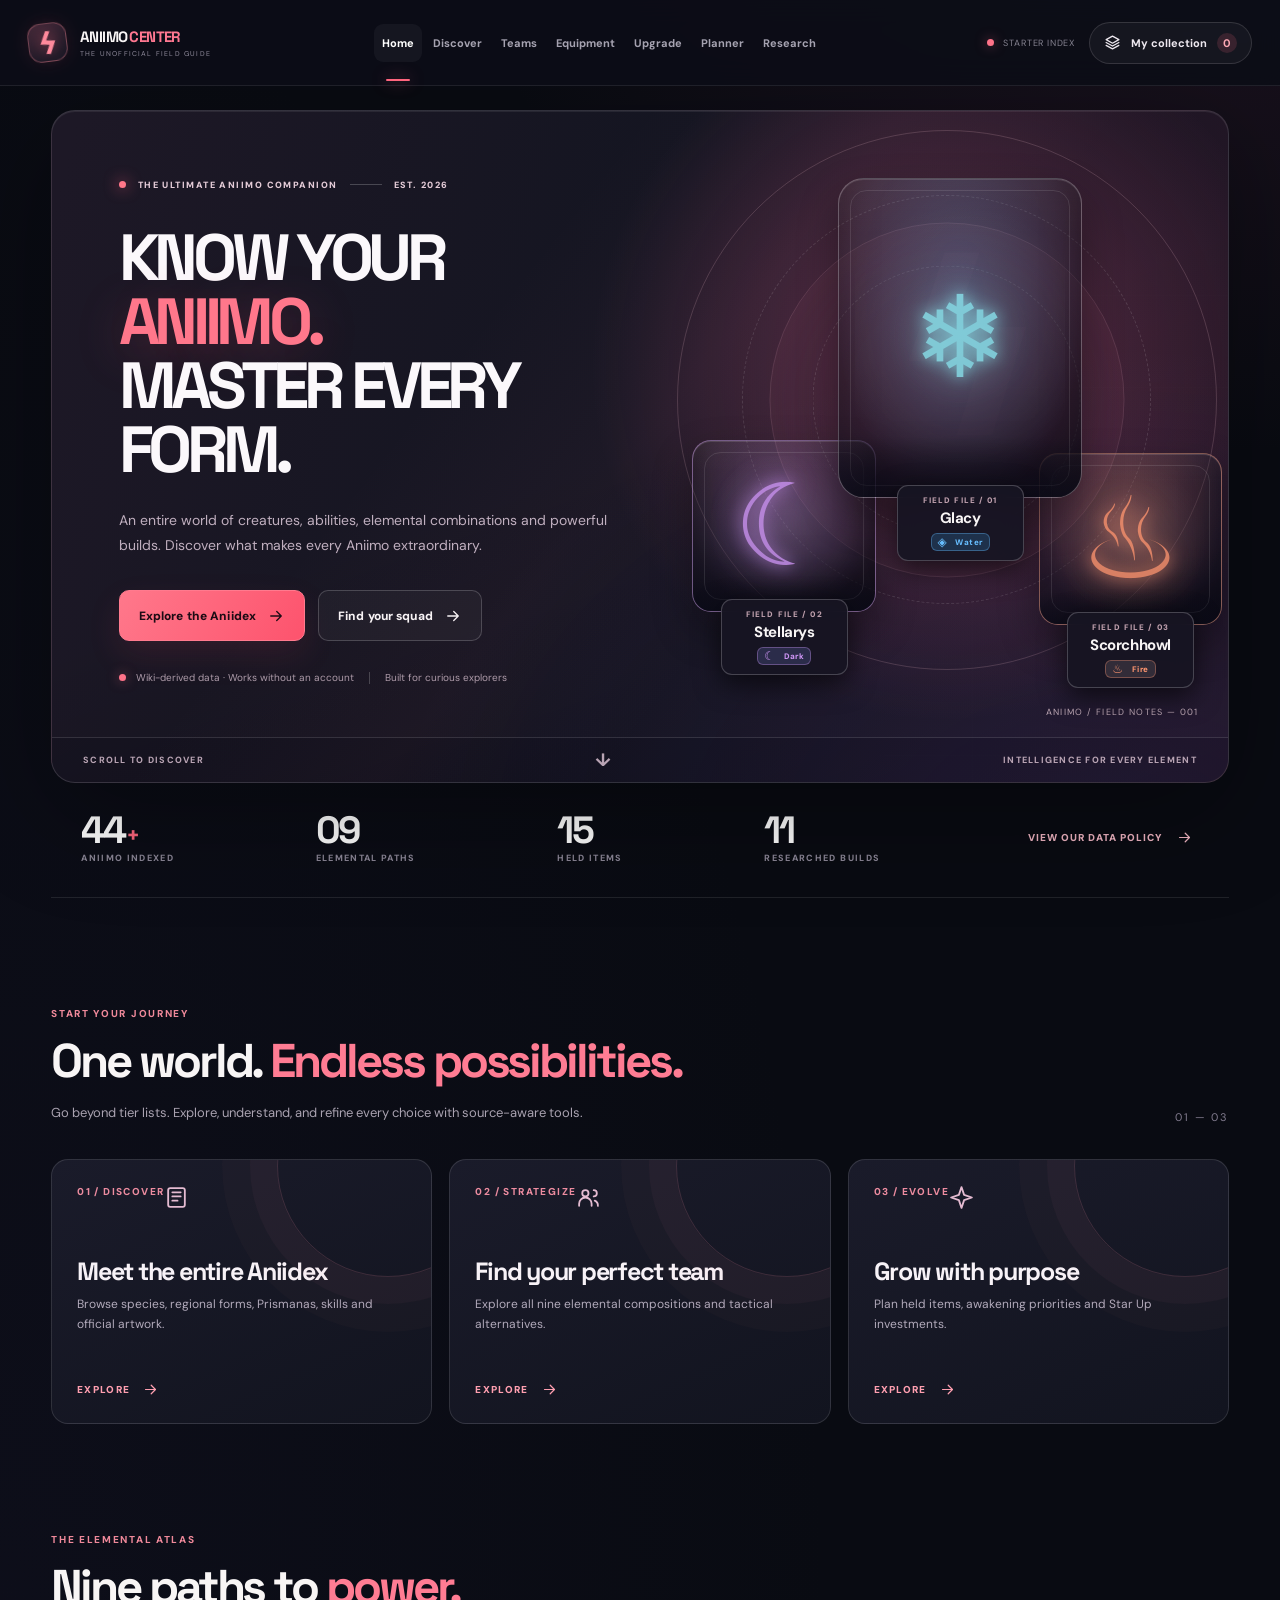
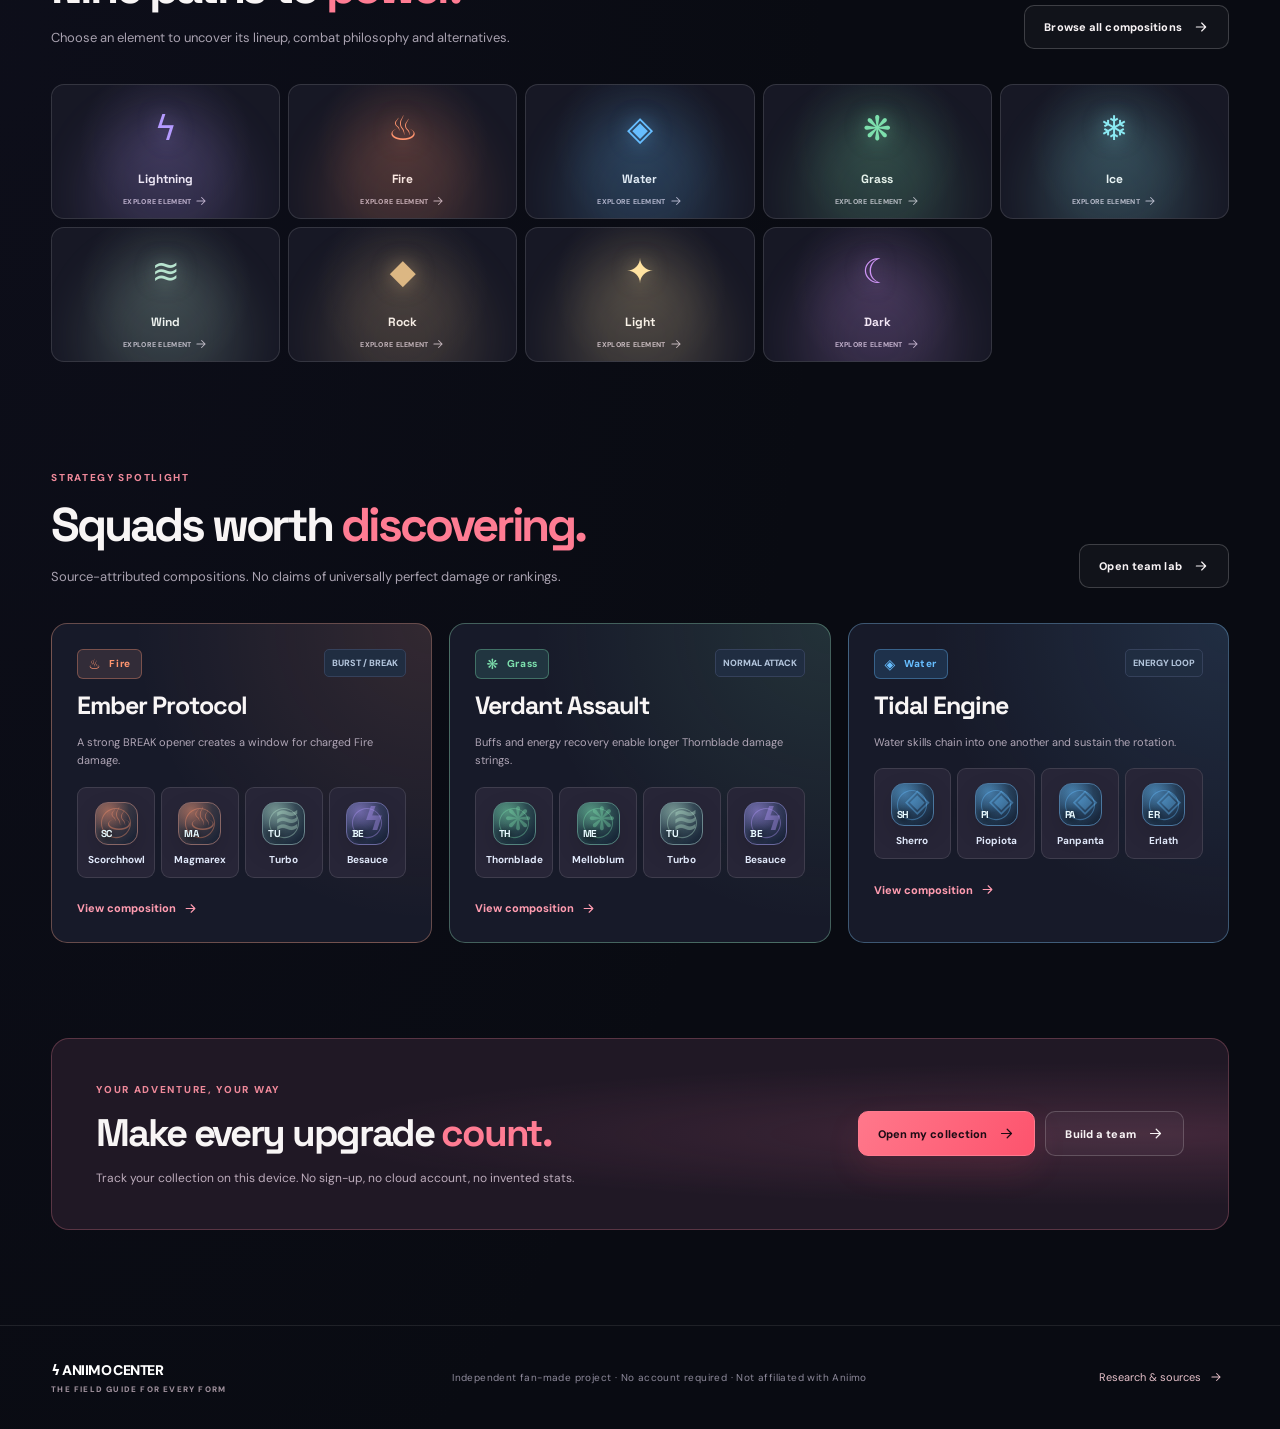
==== commit 6ac1f21d: "fix(ui): frame Aniimo artwork across hero and dossiers" ====
--- a/ANIIMO-CENTER-standalone.html
+++ b/ANIIMO-CENTER-standalone.html
@@ -74,6 +74,558 @@
 
 .dex-comparison{margin-top:17px;padding:14px;background:#192f3c;border:1px solid #3b6471;border-radius:11px}.dex-comparison h4{font-size:15px;margin:8px 0 10px}.dex-comparison>small{display:block;color:#849daf;font-size:9px;margin-top:10px;line-height:1.6}.dex-element-delta{display:flex;flex-wrap:wrap;gap:7px}.dex-element-delta span{padding:8px;border:1px solid #38546e;border-radius:7px;font-size:10px;color:#a5c9dd;background:#1b3148}.dex-delta-caption{color:#95e8ed;font-size:11px;margin:10px 0}.dex-delta-grid{display:grid;grid-template-columns:repeat(6,minmax(0,1fr));gap:6px;margin-top:13px}.dex-delta{background:#142639;border:1px solid #305063;border-radius:7px;text-align:center;padding:10px 3px}.dex-delta small{display:block;color:#9db4c8;font-size:9px}.dex-delta strong{display:block;font-size:19px;margin-top:5px;color:#c3d2db}.dex-delta.up strong{color:#77f0c8}.dex-delta.down strong{color:#ffab9f}
 @media(max-width:600px){.dex-delta-grid{grid-template-columns:repeat(3,minmax(0,1fr))}}
+
+/* ━━━━━━━━━━━━━━━━━━━━━━━━━━━━━━━━━━━━━━━━━━━━━━━━━━━━━━━━━━━━━━━
+   ANIIMO CENTER · EXPEDITION EDITION / V1.3
+   Distinctive cinematic front-end, lightweight native interactions.
+   ━━━━━━━━━━━━━━━━━━━━━━━━━━━━━━━━━━━━━━━━━━━━━━━━━━━━━━━━━━━━━━━ */
+:root {
+  --bg:#090b12;--bg2:#0f111c;--panel:#161927;--panel2:#191e2c;
+  --edge:#303342;--text:#f8f5f5;--muted:#a19daa;
+  --cyan:#ff748c;--violet:#bd99ec;--accent:#ff657e;
+  --shadow:0 24px 72px #02030960;
+  --display:'Space Grotesk',system-ui,sans-serif;
+  --font:'DM Sans',system-ui,sans-serif;
+}
+html{scroll-padding-top:104px}
+body{background:#090b12;color:var(--text)}
+body::selection{background:#ff657e;color:#fff}
+body .app-shell{display:block;min-height:100vh}
+body .main-area{background:radial-gradient(ellipse 65% 23% at 97% -8%,#6a2c5040,transparent),radial-gradient(ellipse 65% 55% at 0 54%,#25204726,transparent),#090b12;min-height:100vh}
+body button:focus-visible,body a:focus-visible,body input:focus-visible{outline-color:#ff8b9f}
+body .topbar{position:sticky;top:0;z-index:32;height:86px;padding:0 28px;background:#0c0d17ed;border-bottom:1px solid #ffffff15;backdrop-filter:blur(15px)}
+body .topbar-inner{width:min(1536px,100%);height:100%;margin:auto;display:flex;align-items:center;gap:24px}
+body .horizon-brand{flex:0 0 auto;display:flex;align-items:center;gap:13px;margin:0;padding:0;background:transparent;color:var(--text);border:0;min-width:207px;text-align:left}
+body .horizon-brand .brand-mark{width:39px;height:39px;border-radius:13px;transform:rotate(-7deg);border:1px solid #ff8e9c5c;background:linear-gradient(155deg,#422838,#1a1825 80%);box-shadow:0 0 18px #ff697e19}
+body .horizon-brand .brand-bolt{color:#ff8a9c;text-shadow:0 0 16px #ff677d9c;font-size:30px;transform:rotate(7deg)}
+body .horizon-brand strong{font-size:17px;letter-spacing:-.04em;font-weight:800;white-space:nowrap}
+body .horizon-brand strong span{color:#ff7891;margin-left:2px}
+body .horizon-brand small{font-size:8px;color:#8f8b9c;letter-spacing:.17em;margin-top:3px}
+.horizon-nav{display:flex;align-items:center;gap:3px;flex:1;justify-content:center;min-width:0}
+.horizon-link{font-size:12px;white-space:nowrap;border:0;border-radius:9px;background:none;color:#a5a2b0;font-weight:750;padding:13px 11px;position:relative;transition:color .2s,background .2s}
+.horizon-link:hover{background:#ffffff09;color:#fff}
+.horizon-link.active{color:#fff;background:#ffffff0b}
+.horizon-link.active:after{content:"";position:absolute;bottom:-19px;left:25%;right:25%;height:2px;border-radius:3px;background:#ff657e;box-shadow:0 0 15px #ff657e9b}
+body .top-actions{flex:0 0 auto;gap:14px}
+body .top-status{color:#858390;font-size:9px;white-space:nowrap;letter-spacing:.09em}
+body .top-status i,.signal-dot{background:#ff7389;box-shadow:0 0 12px #ff738986;animation:breathe 3.6s ease-in-out infinite}
+.collection-shortcut{display:flex;align-items:center;gap:10px;border:1px solid #ffffff22;border-radius:100px;background:#ffffff0a;color:#ede8ef;padding:10px 14px;font-weight:750;font-size:11px;white-space:nowrap;transition:border-color .2s,background .2s}
+.collection-shortcut:hover,.collection-shortcut.active{border-color:#ff768c78;background:#ff768c12}
+.collection-shortcut b{display:grid;place-items:center;min-width:20px;height:20px;padding:0 5px;border-radius:99px;background:#ff718227;color:#ffa9b5}
+.menu-trigger{display:none;background:#181a27;border:1px solid #363442;color:#faf4f7;border-radius:10px;padding:9px}
+.mobile-drawer{display:none}
+body main{width:min(1536px,100%);max-width:none;padding:55px clamp(23px,4vw,76px) 95px;margin:auto}
+body:has(.cinematic-hero) main{padding-top:24px}
+body .page-heading{margin-bottom:35px;padding-top:16px}
+body .page-heading h1{font-size:clamp(42px,4.1vw,69px);letter-spacing:-.075em;line-height:1.04;font-weight:750;margin:15px 0}
+body .page-heading h1 em{color:#ff788d}
+body .page-heading p{max-width:740px;color:#a4a0af;line-height:1.75;font-size:13px}
+body .eyebrow,body .section-kicker{color:#ef899a;letter-spacing:.17em;font-size:10px}
+body .microline{background:#ff6d84}
+body .btn{border-radius:10px;min-height:43px;font-size:11px;letter-spacing:.01em;font-weight:800;transition:transform .2s,border-color .2s,background .2s,box-shadow .2s}
+body .btn:hover{transform:translateY(-2px)}
+body .btn.primary,body .btn.light{background:linear-gradient(120deg,#ff788b,#fd536d);border-color:#ff7a8e;color:#1c0b14;box-shadow:0 14px 34px #f64c681c}
+body .btn.primary:hover,body .btn.light:hover{box-shadow:0 17px 40px #f64c6847}
+body .btn.outline{background:#ffffff09;border:1px solid #ffffff30;color:#f8f3f5}
+body .btn.outline:hover{background:#ffffff15;border-color:#ff839a77}
+body .btn.secondary,body .btn.subtle{background:#23222d;border-color:#42404b;color:#f4eef2}
+body .btn.ghost-link,body .btn.ghost{border-color:#ffffff35;color:#e5dfe7}
+body .btn:active{transform:translateY(0)}
+body .page-footer{width:min(1536px,100%);margin:auto;padding:35px clamp(23px,4vw,76px);background:none;border-top:1px solid #ffffff17;align-items:center;color:#8f8b9c}
+.footer-brand{font-size:14px;color:#fff;font-weight:850;letter-spacing:-.04em}
+.footer-brand small{font-size:8px;display:block;color:#9f909c;margin-top:5px;letter-spacing:.15em}
+.footer-link{border:0;background:transparent;color:#e6c1ca;font-size:11px;display:flex;align-items:center;gap:8px}
+
+/* Landing: visual storytelling, no dashboard tiles above the fold */
+.cinematic-hero{border:1px solid #ffffff1f;min-height:650px;position:relative;overflow:hidden;border-radius:24px;background:linear-gradient(106deg,#1d1826 2%,#141521 48%,#251626 100%);display:grid;grid-template-columns:54% 46%;box-shadow:inset 0 1px #ffffff13,0 30px 110px #0005}
+.cinematic-hero:before{content:"";position:absolute;inset:0;background:radial-gradient(circle at 76% 38%,#e3609054,transparent 36%),radial-gradient(ellipse at 90% 110%,#504c9d35,transparent 48%),linear-gradient(160deg,#0000 48%,#00000044);pointer-events:none}
+.cinematic-hero:after{content:"";position:absolute;inset:0;pointer-events:none;opacity:.20;background-image:linear-gradient(#ffffff09 1px,transparent 1px),linear-gradient(90deg,#ffffff09 1px,transparent 1px);background-size:92px 92px;mask-image:linear-gradient(90deg,transparent 25%,black)}
+.hero-ambient{position:absolute;inset:0;pointer-events:none;background:linear-gradient(128deg,transparent 35%,#ac567810 50%,transparent 63%)}
+.hero-copy{z-index:3;position:relative;padding:clamp(50px,5.3vw,90px) 0 98px clamp(32px,5.2vw,87px);display:flex;flex-direction:column;align-items:flex-start}
+.cinema-eyebrow{display:flex;align-items:center;gap:12px;letter-spacing:.16em;font-size:9px;font-weight:850;color:#e4cbd7;white-space:nowrap}
+.cinema-eyebrow>i{height:7px;width:7px;border-radius:50%;background:#ff7789;box-shadow:0 0 15px #ff607f}
+.eyebrow-line{height:1px;width:32px;background:#ffffff36}
+.hero-copy h1{font-size:clamp(44px,5.1vw,87px);line-height:.98;letter-spacing:-.082em;font-weight:800;margin:35px 0 26px;text-wrap:balance;color:#fbf8fb}
+.hero-copy h1 span{color:#ff778b;text-shadow:0 10px 52px #ff627e3f}
+.hero-copy>p{color:#c0afbf;line-height:1.8;font-size:14px;max-width:490px}
+.hero-copy .hero-buttons{display:flex;gap:13px;align-items:center;flex-wrap:wrap;margin:32px 0 0}
+.hero-copy .hero-buttons .btn{font-size:12px;padding:14px 19px;min-height:51px}
+.hero-footnote{display:flex;align-items:center;gap:10px;font-size:10px;color:#ae9ba9;margin-top:30px;flex-wrap:wrap}
+.footnote-divider{display:inline-block;height:12px;width:1px;background:#ffffff33;margin:0 5px}
+.hero-stage{min-width:0;position:relative;isolation:isolate;z-index:2}
+.stage-ring{position:absolute;width:540px;height:540px;left:48%;top:43%;transform:translate(-50%,-50%);border-radius:50%;border:1px solid #ffcad62c;pointer-events:none}
+.stage-ring.ring-one:before,.stage-ring.ring-two:after{content:"";position:absolute;inset:12%;border-radius:50%;border:1px dashed #ffffff20}
+.stage-ring.ring-two{width:355px;height:355px;border-color:#ffb3c526;box-shadow:0 0 85px #ff86a317 inset}
+.stage-sigil{position:absolute;top:36%;left:52%;font-size:240px;font-weight:900;color:#ff9cac08;transform:translate(-50%,-50%);pointer-events:none}
+.stage-creature{position:absolute;display:flex;flex-direction:column;align-items:center;justify-content:center;background:none;border:0;padding:0;color:var(--text);transition:transform .35s ease;z-index:2}
+.stage-creature:hover{transform:translateY(-8px) scale(1.035);z-index:6}
+.stage-creature.figure-1{top:9%;left:18%;width:55%;height:52%;z-index:3}
+.stage-creature.figure-2{top:42%;left:-4%;width:42%;height:43%}
+.stage-creature.figure-3{top:46%;right:0;width:43%;height:41%}
+.stage-art{display:grid;place-items:center;width:100%;height:78%;filter:drop-shadow(0 18px 34px #0006)}
+.stage-creature .avatar.xl{width:min(100%,280px);height:min(100%,275px);border:0;box-shadow:none;background:transparent;border-radius:0;overflow:visible;filter:none}
+.stage-creature .avatar.xl img{inset:0;width:100%;height:100%;object-fit:contain;filter:drop-shadow(0 16px 15px #0008)}
+.stage-creature .avatar.xl .avatar-halo,.stage-creature .avatar.xl .avatar-rune,.stage-creature .avatar.xl .avatar-initial{display:none}
+.stage-creature .avatar.xl:not(.has-art){width:160px;height:160px;display:grid;place-items:center;background:radial-gradient(circle,#ffffff14,transparent 75%);border-radius:50%}
+.stage-creature .avatar.xl:not(.has-art) .avatar-rune{display:block;opacity:.65}
+.stage-label{display:flex;flex-direction:column;align-items:center;background:#151521b8;backdrop-filter:blur(10px);border:1px solid #ffffff24;border-radius:11px;padding:9px 16px;box-shadow:0 8px 25px #0004;min-width:127px;max-width:100%}
+.stage-label small{color:#c0a1ae;font-size:8px;font-weight:850;letter-spacing:.14em}
+.stage-label b{font-size:15px;margin:3px 0 5px;letter-spacing:-.03em}
+.stage-label .element{font-size:8px;padding:2px 6px;min-height:auto}
+.stage-coordinate{position:absolute;right:29px;bottom:64px;color:#bfa9b6;letter-spacing:.15em;font-size:9px}
+.hero-bottom-line{position:absolute;bottom:0;left:0;right:0;height:45px;border-top:1px solid #ffffff21;background:#07071120;display:flex;justify-content:space-between;align-items:center;color:#b9a4b4;letter-spacing:.14em;font-size:9px;font-weight:800;padding:0 31px;z-index:4}
+.scroll-mark{font-size:18px;line-height:1}
+.stats-ribbon{display:flex;align-items:center;justify-content:space-between;gap:20px;padding:28px 30px 33px;border-bottom:1px solid #ffffff18}
+.stats-ribbon>div{display:flex;flex-direction:column;gap:3px}
+.stats-ribbon strong{font-size:38px;color:#fff;line-height:1;letter-spacing:-.07em;font-weight:800}
+.stats-ribbon strong span{color:#ff667e;font-size:23px;margin-left:2px}
+.stats-ribbon small{font-size:9px;letter-spacing:.15em;font-weight:800;color:#8b8696}
+.ribbon-link{display:flex;align-items:center;gap:13px;color:#f0b5c2;background:transparent;border:0;font-size:10px;font-weight:850;letter-spacing:.1em}
+.experience-section{margin-top:105px}
+.experience-heading{display:flex;align-items:end;justify-content:space-between;gap:25px;margin-bottom:35px}
+.experience-heading h2{font-size:clamp(30px,3.7vw,54px);line-height:1.15;letter-spacing:-.065em;margin:13px 0}
+.experience-heading h2 em,.experience-cta h2 em{font-style:normal;color:#ff7c93}
+.experience-heading p{color:#a9a2b0;line-height:1.7;max-width:610px;font-size:13px}
+.section-index{font-size:11px;color:#817b8e;letter-spacing:.16em}
+.feature-paths{display:grid;grid-template-columns:repeat(3,minmax(0,1fr));gap:17px}
+.feature-path{min-height:265px;display:flex;flex-direction:column;justify-content:space-between;gap:28px;text-align:left;padding:25px;border:1px solid #ffffff1f;background:linear-gradient(155deg,#1a1b2a,#12141f);border-radius:17px;color:#f7f2f7;position:relative;overflow:hidden;transition:transform .23s,border-color .23s,box-shadow .23s}
+.feature-path:before{content:"";position:absolute;right:-68px;top:-105px;width:220px;height:220px;border:1px solid #ff92a52b;border-radius:50%;box-shadow:0 0 0 27px #ff92a509,0 0 0 55px #ff92a505;pointer-events:none}
+.feature-path:hover{transform:translateY(-6px);border-color:#ff829b7b;box-shadow:0 24px 40px #0005}
+.path-top{display:flex;align-items:start;justify-content:space-between;font-size:10px;letter-spacing:.14em;color:#ed8ca0;font-weight:800}
+.path-top svg{color:#e4bbd1}
+.path-content{display:flex;flex-direction:column;gap:10px}
+.path-content strong{font-size:25px;line-height:1.15;letter-spacing:-.05em;max-width:260px}
+.path-content small{color:#b2aabb;font-size:12px;line-height:1.6;max-width:315px}
+.path-link{font-size:10px;font-weight:850;color:#ff9fb0;letter-spacing:.13em;display:flex;align-items:center;gap:12px}
+.element-gallery{display:grid;grid-template-columns:repeat(9,minmax(0,1fr));gap:8px}
+.element-portrait{color:var(--text);border:1px solid #ffffff20;background:radial-gradient(circle at 50% 45%,color-mix(in srgb,var(--tile) 13%,transparent),transparent 64%),#171825;min-width:0;border-radius:13px;min-height:162px;padding:10px 8px;display:flex;flex-direction:column;align-items:center;justify-content:space-between;position:relative;overflow:hidden;transition:transform .2s,border-color .2s}
+.element-portrait:hover{transform:translateY(-4px);border-color:color-mix(in srgb,var(--tile) 65%,#ffffff50)}
+.element-portrait-glow{position:absolute;inset:auto 15% -56px;aspect-ratio:1/1;filter:blur(26px);border-radius:50%;background:var(--tile);opacity:.15;pointer-events:none}
+.element-big-symbol{font-size:40px;line-height:1.5;filter:drop-shadow(0 0 10px color-mix(in srgb,var(--tile) 50%,transparent));color:var(--tile);margin-top:18px}
+.element-details{display:flex;flex-direction:column;align-items:center;gap:7px}
+.element-details strong{font-size:12px;font-weight:800}
+.element-details small{display:flex;gap:3px;align-items:center;color:#bcb1c1;font-size:7px;white-space:nowrap;letter-spacing:.04em;font-weight:800}
+.spotlight-grid{display:grid;grid-template-columns:repeat(3,minmax(0,1fr));gap:17px}
+body .team-preview{border:1px solid color-mix(in srgb,var(--team-tone) 27%,#ffffff19);background:radial-gradient(circle at 100% 0%,color-mix(in srgb,var(--team-tone) 12%,transparent),transparent 60%),#171a29;border-radius:16px;padding:25px;min-height:320px;transition:transform .23s,border-color .23s}
+body .team-preview:hover{transform:translateY(-3px);border-color:color-mix(in srgb,var(--team-tone) 60%,#ffffff30)}
+body .team-preview h3{font-size:25px;line-height:1.2;letter-spacing:-.04em}
+body .team-preview p{color:#b0a6b6;line-height:1.68;font-size:11px;margin:13px 0 17px}
+body .team-preview .preview-units{justify-content:space-between;gap:6px}
+body .team-preview .preview-unit{flex:1;min-width:0}
+body .team-preview .preview-unit>span:last-child{overflow:hidden;text-overflow:ellipsis;max-width:100%;white-space:nowrap;font-size:10px}
+body .team-preview .text-action{color:#ff9cb0}
+.experience-cta{margin-top:95px;padding:40px 44px;display:flex;justify-content:space-between;gap:28px;align-items:center;border-radius:18px;border:1px solid #ff8a9d41;background:radial-gradient(ellipse at 92% 50%,#a0527444,transparent 53%),#201825}
+.experience-cta h2{font-size:clamp(28px,3vw,43px);letter-spacing:-.06em;margin:11px 0}
+.experience-cta p{font-size:12px;color:#bdacbc;max-width:600px;line-height:1.75}
+.experience-cta>div:last-child{display:flex;gap:10px;flex-wrap:wrap}
+
+/* The Aniidex is a creature gallery instead of a uniform report grid */
+body .dex-status{border-radius:15px!important;border:1px solid #ffffff1f!important;background:linear-gradient(115deg,#231c2b,#171926)!important;gap:24px;padding:22px 26px;margin-bottom:22px}
+body .dex-status-main p,body .dex-status-main a{color:#b0a5b4}
+body .dex-status-main a{color:#ffa2b3}
+body .dex-metrics strong{color:#ffb4c1}
+body .dex-metrics>div{border-color:#ffffff19}
+body .live-state{border-color:#ffffff24;background:#ffffff0b;color:#e9dbe3}
+body .live-state.good{border-color:#c7859c44;color:#ffd0da;background:#ed7a9930}
+body .live-state.good i{background:#ff8499}
+body .library-toolbar,body .filter-head{background:#171a26;border:1px solid #ffffff20;border-radius:14px}
+body input,body textarea,body select{background:#242331;border-color:#45404e;color:#fff}
+body input::placeholder{color:#8b8494}
+body .toggle-filter{background:#252636;border-color:#403c50;color:#cdc2d0}
+body .toggle-filter.on{border-color:#ff879b;color:#fff;background:#743a4d}
+body .library-grid{display:grid;grid-template-columns:repeat(4,minmax(0,1fr));gap:19px}
+body .dex-card{--card-element:#fa8191;display:flex;flex-direction:column;min-height:335px;border:1px solid #ffffff22;background:#1a1c2a;border-radius:16px;overflow:hidden;position:relative;transition:border-color .25s,transform .25s,box-shadow .25s}
+body .dex-card:hover{transform:translateY(-5px);border-color:color-mix(in srgb,var(--card-element) 55%,#ffffff25);box-shadow:0 23px 48px #0004}
+body .dex-card .library-open{display:flex;flex:1;flex-direction:column;align-items:stretch;padding:0;min-height:0;isolation:isolate;text-align:left}
+.dex-card-wash{position:absolute;inset:0 0 80px;z-index:-1;pointer-events:none;background:radial-gradient(ellipse at 50% 35%,color-mix(in srgb,var(--card-element) 23%,transparent),transparent 66%),linear-gradient(180deg,#22223312,#141523 100%)}
+.card-topline{display:flex;justify-content:space-between;gap:8px;align-items:center;padding:16px 16px 0;min-height:42px;color:#c7bac8;font-size:10px;letter-spacing:.13em;font-weight:850}
+body .dex-prismana{background:#a87ada21;border-color:#a87ada65;color:#dfbeff;font-size:8px;border-radius:30px;padding:5px 8px}
+.dex-art-wrap{flex:1;min-height:185px;display:grid;place-items:center;position:relative;padding:4px 23px 0}
+.dex-art-wrap:after{content:"";position:absolute;bottom:8px;width:53%;height:13px;border-radius:50%;background:#0008;filter:blur(11px);z-index:-1}
+body .dex-grid .dex-art-wrap .avatar.lg{width:100%;height:176px;max-width:245px;border:0;border-radius:0;box-shadow:none;background:transparent;overflow:visible;margin:0}
+body .dex-grid .dex-art-wrap .avatar.lg img{inset:0;width:100%;height:100%;object-fit:contain;filter:drop-shadow(0 9px 13px #0008);transition:transform .35s}
+body .dex-card:hover .dex-art-wrap .avatar.lg img{transform:scale(1.075) translateY(-3px)}
+body .dex-grid .dex-art-wrap .avatar.lg .avatar-initial,body .dex-grid .dex-art-wrap .avatar.lg .avatar-halo{display:none}
+body .dex-grid .dex-art-wrap .avatar.lg:not(.has-art) .avatar-rune{position:relative;opacity:.7;font-size:92px}
+.dex-card-title{display:flex;flex-direction:column;align-items:flex-start;gap:7px;padding:0 18px 18px;z-index:1}
+.dex-card-title .element{font-size:9px;padding:5px 9px;border-radius:6px}
+.dex-card-title strong{font-size:22px;letter-spacing:-.06em;line-height:1.2;color:#f8f6fa}
+.dex-card-title small{font-size:11px;color:#a7a1b3}
+.dex-card-bottom{display:flex;justify-content:space-between;align-items:center;margin-top:auto;padding:12px 16px;border-top:1px solid #ffffff1a;color:#c3b3c0;font-size:9px;font-weight:800;letter-spacing:.12em}
+.dex-card-open{border:1px solid #ff859143;background:#ff738b18;color:#ffa2b4;border-radius:50%;width:31px;height:31px;display:grid;place-items:center;transition:transform .2s,background .2s}
+.dex-card:hover .dex-card-open{transform:rotate(-35deg);background:#ff738b33}
+body .library-summary{color:#aaa1b2}
+body .library-summary b{color:#f8d0dc}
+body .library-toolbar{padding:17px}
+body .dex-status a:hover{text-decoration:none;color:#ffe0e7}
+
+/* Full-screen field dossier, not a narrow side panel */
+body .build-overlay{justify-content:center;align-items:center;padding:24px;background:#030309db;backdrop-filter:blur(8px)}
+body .build-sheet{width:min(1220px,100%);height:min(870px,calc(100dvh - 48px));background:#141620;border:1px solid #615365;border-radius:20px;box-shadow:0 30px 125px #000b;overflow:hidden;animation:dossierAppear .27s ease-out}
+@keyframes dossierAppear{from{opacity:.6;transform:translateY(13px) scale(.985)}to{opacity:1;transform:translateY(0) scale(1)}}
+body .sheet-bar{min-height:55px;flex:0 0 auto;padding:9px 20px;border-bottom:1px solid #ffffff21;background:#1a1924;color:#aca2af;font-size:10px;letter-spacing:.13em}
+.modal-serial{color:#ff92a3}
+body .close-btn{border:1px solid #ffffff22;border-radius:50%;background:#ffffff0d;color:#efe9ed;width:34px;height:34px}
+body .close-btn:hover{background:#ff8b9e20;border-color:#ff8b9e70}
+.dossier-layout{display:grid;grid-template-columns:360px minmax(0,1fr);height:calc(100% - 55px);min-height:0}
+.dossier-poster{min-height:0;position:relative;isolation:isolate;overflow:hidden;border-right:1px solid #ffffff24;padding:24px;display:flex;flex-direction:column;align-items:flex-start;background:radial-gradient(ellipse at 45% 35%,color-mix(in srgb,var(--sheet-tone) 45%,transparent),transparent 64%),linear-gradient(150deg,#302335,#151824)}
+.dossier-poster:before{content:"";position:absolute;inset:0;background:linear-gradient(#ffffff06 1px,transparent 1px),linear-gradient(90deg,#ffffff06 1px,transparent 1px);background-size:36px 36px;mask-image:linear-gradient(180deg,black,transparent 70%);z-index:-1}
+.poster-halo{position:absolute;width:355px;height:355px;border:1px solid #ffffff2c;border-radius:50%;top:18%;left:50%;transform:translateX(-50%);box-shadow:0 0 0 35px #ffffff06,0 0 0 80px #ffffff03;z-index:-1}
+.poster-orbit{position:absolute;width:210px;height:210px;border:1px dashed #ffffff32;border-radius:50%;top:28%;left:50%;transform:translateX(-50%);z-index:-1}
+.poster-overline{font-size:9px;letter-spacing:.16em;color:#f5c2cc;font-weight:850}
+.poster-overline span{color:#ffffff8e}
+.poster-art{height:41%;min-height:200px;width:100%;display:grid;place-items:center;margin:16px 0 5px;filter:drop-shadow(0 20px 25px #0007)}
+.poster-art .avatar.xl{width:100%;max-width:320px;height:100%;border:0;background:none;box-shadow:none;overflow:visible;border-radius:0}
+.poster-art .avatar.xl img{inset:0;width:100%;height:100%;object-fit:contain;filter:drop-shadow(0 17px 13px #0006)}
+.poster-art .avatar.xl .avatar-initial,.poster-art .avatar.xl .avatar-halo{display:none}
+.poster-art .avatar.xl:not(.has-art) .avatar-rune{font-size:180px;opacity:.7}
+.poster-caption{display:flex;align-items:center;gap:10px;color:#d3c7d6;font-size:11px;margin-top:auto}
+.poster-caption>.element{color:#f1d7dc}
+.dossier-poster h2{font-size:clamp(31px,3.3vw,49px);line-height:1.04;letter-spacing:-.07em;margin:11px 0 9px}
+.dossier-poster>p{font-size:11px;line-height:1.6;color:#c8bcc9;margin-bottom:24px}
+.dossier-poster>.btn{width:100%;margin-top:4px;justify-content:center;min-height:44px}
+.poster-legal{font-size:9px;line-height:1.5;color:#bcaab9;margin-top:16px}
+body .build-sheet .sheet-scroll{overflow-y:auto;min-width:0;padding:35px clamp(20px,3.1vw,47px) 52px;scrollbar-color:#75516b #161521}
+.dossier-intro h3{font-size:clamp(25px,3vw,39px);letter-spacing:-.055em;line-height:1.1;margin:12px 0}
+.dossier-intro h3 em,.dossier-build h3 em{font-style:normal;color:#ff859b}
+.dossier-intro>p{font-size:12px;color:#aeabb9;line-height:1.7;max-width:620px;margin-bottom:22px}
+body .dex-official{border:1px solid #ffffff20;background:linear-gradient(140deg,#1e202d,#171924);padding:22px;border-radius:15px;margin:0 0 25px}
+body .dex-official-head h3{font-size:21px;letter-spacing:-.04em;color:#f7f1f6}
+body .dex-official-head p{color:#a4a0af}
+body .dex-official-head .text-action{color:#f0a5b5}
+body .dex-form-tab{border:1px solid #ffffff27;background:#292834;color:#c2b5c5;border-radius:100px}
+body .dex-form-tab:hover,body .dex-form-tab.active{background:#ff8b9e;color:#26151e;border-color:#ff8b9e}
+body .dex-form-portrait{background:radial-gradient(circle at center,#584153,#242636 72%);border-color:#ffffff26}
+body .dex-form-attributes p{color:#bdb2c0}
+body .dex-form-caption{color:#f7bdc9}
+body .dex-stat{background:#292b39;border:1px solid #ffffff20}
+body .dex-stat small{color:#a59aa9}
+body .dex-stat strong{color:#f5e7ee}
+body .dex-stat.total{background:#5b2b45;border-color:#ff8b9f50}
+body .dex-stat.total strong{color:#ffc1ce}
+body .dex-skill,body .dex-traits>div,body .dex-facts>div{background:#242533;border-color:#ffffff1d}
+body .dex-skill p,body .dex-traits p{color:#b8aaba}
+body .dex-skill span,body .dex-facts strong,body .dex-skill-numbers{color:#f0a8b9}
+body .dex-facts p{color:#d2c7d3}
+.dossier-build{border-top:1px solid #ffffff20;padding:27px 0 3px}
+.dossier-build .sheet-section{font-size:23px;margin-top:20px;letter-spacing:-.05em}
+body .sheet-intro,body .detail-description{color:#b4adbc;font-size:12px;line-height:1.8}
+body .build-facts>div{background:#212431;border-color:#ffffff1e;border-radius:12px}
+body .build-facts small{color:#f1a6b7}
+body .build-facts span{color:#a59daa}
+body .policy-line{background:#403044;border-color:#8d5169;color:#ffb6c8}
+body .policy-line p{color:#dac4d0}
+body .source-links a{border-color:#ff849e39;background:#ff829414;color:#f7afc0}
+body .edit-panel{background:#191b28;border-color:#ffffff25;border-radius:13px;margin-top:28px}
+body .form-field input,body .form-field select,body .form-field textarea{background:#262737;border-color:#474352}
+body .stat-input{background:#252636;border-color:#ffffff29}
+body .stat-track i{background:#ff8ba0}
+body .toast{background:#3b2636;border-color:#b1677a;color:#ffeaf2}
+/* Existing teams, planners, and data tools inherit the same visual language */
+body .content-card,body .team-detail,body .command-start,body .planner-layout>.content-card,body .vault-stats>div{background:#1a1b29;border-color:#ffffff24;border-radius:14px}
+body .team-detail{background:linear-gradient(135deg,color-mix(in srgb,var(--team-tone) 11%,#181824),#161923)}
+body .section-heading h2,body .card-head h3{letter-spacing:-.04em}
+body .element-tile,body .element-switch{background:#211f2d;border-color:#ffffff21}
+body .element-switch.chosen{background:color-mix(in srgb,var(--tile) 26%,#211f2d);border-color:var(--tile)}
+body .team-preview .preview-unit,body .unit-card,body .item-card{background:#272537;border-color:#ffffff1c}
+body .text-action,body .inline-link,body .mini-link{color:#ff9faf}
+body .filter-label,body .detail-aside-title{color:#d7aebc}
+body .hint-block,body .field-note{background:#2b2333;border-color:#ffffff1f;color:#d9c6d3}
+body .progress i{background:#ff748f}
+body .live-state.warn{background:#503329;border-color:#986450;color:#ffe2d0}
+
+@media(max-width:1410px){
+ .horizon-link{padding:12px 8px;font-size:11px}
+ body .topbar-inner{gap:13px}
+ body .horizon-brand{min-width:175px}
+ body .horizon-brand strong{font-size:15px}
+ body .horizon-brand small{font-size:7px}
+ .element-gallery{grid-template-columns:repeat(5,minmax(0,1fr))}
+ .element-portrait{min-height:135px}
+ .element-big-symbol{font-size:34px;margin-top:8px}
+}
+@media(max-width:1180px){
+ .horizon-nav{display:none}
+ .menu-trigger{display:grid;place-items:center}
+ body .top-status{display:flex}
+ .mobile-drawer{display:flex;position:fixed;z-index:45;top:86px;right:12px;width:min(350px,calc(100vw - 24px));flex-direction:column;gap:3px;max-height:calc(100dvh - 106px);overflow:auto;background:#191922;border:1px solid #ffffff2d;box-shadow:0 20px 60px #000a;border-radius:14px;padding:18px;transform:translateY(-10px) scale(.98);opacity:0;pointer-events:none;transition:transform .2s,opacity .2s}
+ .menu-open .mobile-drawer{transform:translateY(0) scale(1);opacity:1;pointer-events:auto}
+ .mobile-drawer-head{display:flex;align-items:center;justify-content:space-between;gap:15px;padding:4px 4px 11px;color:#f3afbd;font-size:10px;letter-spacing:.12em}
+ .drawer-link{display:flex;align-items:center;justify-content:space-between;background:transparent;border:0;border-radius:9px;color:#d6ccd7;text-align:left;font-weight:750;padding:13px 12px}
+ .drawer-link:hover,.drawer-link.active{background:#ff7b901b;color:#ffb2c2}
+ .drawer-caption{display:flex;align-items:center;gap:9px;font-size:10px;color:#a99baa;padding:17px 10px 3px}
+ .menu-open #mobile-overlay{display:block;position:fixed;inset:86px 0 0;background:#0008;z-index:31}
+ .cinematic-hero{grid-template-columns:57% 43%;min-height:600px}
+ .hero-copy h1{font-size:clamp(46px,6vw,72px)}
+ .hero-copy{padding-left:44px}
+ .stage-creature.figure-1{left:9%;width:70%}
+ .stage-creature.figure-2{left:-13%;width:58%}
+ .stage-creature.figure-3{right:-7%;width:57%}
+ body .library-grid{grid-template-columns:repeat(3,minmax(0,1fr))}
+ .dossier-layout{grid-template-columns:305px minmax(0,1fr)}
+}
+@media(max-width:800px){
+ body .topbar{height:74px;padding:0 17px}
+ body .horizon-brand{min-width:0}
+ body .horizon-brand .brand-mark{width:35px;height:35px}
+ body .horizon-brand strong{font-size:15px}
+ body .horizon-brand small{font-size:7px}
+ body .top-status{display:none}
+ body .top-actions{gap:9px}
+ .mobile-drawer{top:77px}
+ .menu-open #mobile-overlay{inset:74px 0 0}
+ body main{padding:26px 18px 58px}
+ body:has(.cinematic-hero) main{padding-top:17px}
+ .cinematic-hero{grid-template-columns:1fr;min-height:720px;border-radius:18px}
+ .cinematic-hero:after{mask-image:none;opacity:.13}
+ .hero-copy{padding:35px 29px 0;max-width:none}
+ .hero-copy h1{font-size:clamp(48px,9.2vw,78px);margin:25px 0 19px}
+ .hero-copy>p{font-size:12px;max-width:570px}
+ .hero-copy .hero-buttons{margin:23px 0 0}
+ .hero-footnote{margin-top:18px;font-size:9px}
+ .hero-stage{position:absolute;left:0;right:0;bottom:35px;height:250px;opacity:.95}
+ .stage-ring{width:340px;height:340px;top:48%;left:52%}
+ .stage-ring.ring-two{width:220px;height:220px}
+ .stage-creature.figure-1{top:-10%;left:35%;width:35%;height:80%}
+ .stage-creature.figure-2{top:31%;left:6%;width:35%;height:61%}
+ .stage-creature.figure-3{top:36%;right:3%;width:34%;height:58%}
+ .stage-creature .avatar.xl{height:100%;max-height:160px}
+ .stage-label{padding:4px 10px;min-width:0;border-radius:8px}
+ .stage-label small{font-size:6px}
+ .stage-label b{font-size:11px}
+ .stage-label .element{display:none}
+ .stage-coordinate{display:none}
+ .hero-bottom-line{font-size:8px;height:35px}
+ .stats-ribbon{padding:22px 10px;display:grid;grid-template-columns:repeat(4,minmax(0,1fr));gap:13px}
+ .stats-ribbon strong{font-size:29px}
+ .stats-ribbon small{font-size:7px;line-height:1.4}
+ .ribbon-link{grid-column:1/-1;justify-content:center;margin-top:4px}
+ .experience-section{margin-top:70px}
+ .feature-paths{grid-template-columns:1fr;gap:12px}
+ .feature-path{min-height:170px;gap:13px;padding:19px}
+ .path-content strong{font-size:22px}
+ .element-gallery{grid-template-columns:repeat(3,minmax(0,1fr))}
+ .spotlight-grid{grid-template-columns:1fr}
+ .experience-cta{flex-direction:column;align-items:start;margin-top:70px;padding:25px}
+ body .library-grid{grid-template-columns:repeat(2,minmax(0,1fr));gap:12px}
+ body .dex-card{min-height:300px}
+ .dex-art-wrap{min-height:150px}
+ body .dex-grid .dex-art-wrap .avatar.lg{height:140px}
+ .dex-card-title strong{font-size:20px}
+ body .build-overlay{padding:0;align-items:stretch}
+ body .build-sheet{border:0;border-radius:0;width:100%;height:100dvh}
+ .dossier-layout{grid-template-columns:1fr;display:flex;flex-direction:column;overflow-y:auto;height:calc(100% - 55px)}
+ .dossier-poster{flex:0 0 auto;min-height:0;display:grid;grid-template-columns:150px minmax(0,1fr);column-gap:18px;align-items:center;padding:20px;border-right:0;border-bottom:1px solid #ffffff25}
+ .poster-overline{grid-column:1/-1}
+ .poster-art{grid-row:2/6;grid-column:1;height:175px;min-height:0;margin:5px 0}
+ .poster-art .avatar.xl{height:165px;max-width:150px}
+ .poster-caption,.dossier-poster h2,.dossier-poster>p,.dossier-poster>.btn,.poster-legal{grid-column:2}
+ .dossier-poster h2{font-size:35px;margin:0}
+ .dossier-poster>.btn{font-size:10px;min-height:37px}
+ .poster-legal{display:none}
+ .poster-halo{top:20px;left:24%;width:220px;height:220px}
+ .poster-orbit{display:none}
+ body .build-sheet .sheet-scroll{overflow:visible;padding:25px 20px 50px}
+ body .dex-official{padding:15px}
+ .dossier-intro>p{margin-bottom:16px}
+ body .page-footer{padding:25px 20px;gap:13px;flex-wrap:wrap}
+}
+@media(max-width:520px){
+ body .horizon-brand strong{font-size:13px}
+ body .horizon-brand small{font-size:6px}
+ body .topbar-inner{gap:6px}
+ .collection-shortcut{padding:9px;border-radius:9px}
+ .collection-shortcut span{display:none}
+ .collection-shortcut b{min-width:17px;height:17px;font-size:9px}
+ body main{padding:19px 13px 55px}
+ .cinematic-hero{min-height:690px;border-radius:15px}
+ .hero-copy{padding:28px 23px 0}
+ .cinema-eyebrow{font-size:8px;gap:7px;letter-spacing:.09em}
+ .cinema-eyebrow .eyebrow-line{display:none}
+ .hero-copy h1{font-size:clamp(43px,11vw,58px);margin:25px 0 20px}
+ .hero-copy>p{font-size:12px;line-height:1.75}
+ .hero-copy .hero-buttons{flex-wrap:wrap;gap:8px}
+ .hero-copy .hero-buttons .btn{min-height:43px;padding:11px 12px;font-size:10px}
+ .hero-footnote{gap:5px;line-height:1.6}
+ .hero-footnote .footnote-divider,.hero-footnote .footnote-divider+span{display:none}
+ .hero-stage{height:220px;bottom:38px}
+ .stage-creature.figure-1{left:35%;width:40%}
+ .stage-creature.figure-2{left:1%;width:40%}
+ .stage-creature.figure-3{right:-2%;width:40%}
+ .stage-ring{width:290px;height:290px}
+ .stage-ring.ring-two{width:190px;height:190px}
+ .stage-label{padding:4px 5px;max-width:115px}
+ .stage-label small{font-size:5px}
+ .stage-label b{font-size:10px}
+ .hero-bottom-line{padding:0 15px;font-size:7px}
+ .stats-ribbon{gap:9px;padding:21px 7px}
+ .stats-ribbon strong{font-size:24px}
+ .stats-ribbon small{font-size:7px}
+ .experience-heading{align-items:start;flex-direction:column;gap:10px;margin-bottom:22px}
+ .experience-heading h2{font-size:32px}
+ .experience-heading p{font-size:12px}
+ .experience-section{margin-top:65px}
+ .element-gallery{gap:7px}
+ .element-portrait{min-height:118px;border-radius:10px}
+ .element-big-symbol{font-size:31px}
+ .element-details strong{font-size:10px}
+ .element-details small{font-size:6px}
+ body .page-heading h1{font-size:37px}
+ body .page-heading p{font-size:12px}
+ body .library-grid{gap:9px}
+ body .dex-card{min-height:265px;border-radius:12px}
+ .card-topline{font-size:8px;padding:12px 11px 0}
+ .dex-art-wrap{min-height:130px;padding:0 8px}
+ body .dex-grid .dex-art-wrap .avatar.lg{height:132px}
+ .dex-card-title{padding:0 11px 12px;gap:4px}
+ .dex-card-title strong{font-size:17px}
+ .dex-card-title small{font-size:9px}
+ .dex-card-title .element{font-size:8px;padding:3px 6px}
+ .dex-card-bottom{padding:8px 11px;font-size:7px}
+ .dex-card-open{width:26px;height:26px}
+ body .dex-status{padding:17px!important}
+ .dossier-poster{grid-template-columns:104px 1fr;gap:12px;padding:16px}
+ .poster-art{height:128px;grid-row:2/6}
+ .poster-art .avatar.xl{height:125px}
+ .dossier-poster h2{font-size:29px}
+ .dossier-poster>p{font-size:9px;margin-bottom:9px}
+ .dossier-poster>.btn{font-size:9px;padding:6px}
+ .poster-overline{font-size:8px}
+ body .dex-form-portrait img{height:190px}
+ .dossier-intro h3{font-size:28px}
+ body .build-facts{grid-template-columns:1fr}
+ body .dex-statgrid{grid-template-columns:repeat(3,minmax(0,1fr))}
+}
+@media(prefers-reduced-motion:reduce){.stage-creature,.feature-path,.dex-card,.element-portrait{transition:none!important}}
+
+/* Final cross-module refinements */
+.stage-creature .avatar.xl:not(.has-art) .avatar-rune{position:static;display:block;font-size:114px;line-height:1;opacity:.8;filter:drop-shadow(0 0 17px color-mix(in srgb,var(--unit-color) 44%,transparent))}
+.poster-art .avatar.xl:not(.has-art){display:grid;place-items:center}
+.poster-art .avatar.xl:not(.has-art) .avatar-rune{position:static;display:block;font-size:176px;line-height:1;opacity:.76}
+body .gear-callout{background:#2d202e;border-color:#92536a63;color:#ffbccb}
+body .gear-callout p,body .gear-callout a{color:#bfafbd}
+body .item-icon{background:#583042;border:1px solid #b36d8780;color:#ffc4d2}
+body .item-index{color:#ac879e}
+body .item-card h3{color:#fff}
+body .item-main{color:#eea8b9}
+body .item-card p{color:#afa7b8}
+body .item-roles{border-color:#ffffff25}
+body .item-rec{color:#b5a9b5}
+body .detail-why{background:#1b1a29;border-color:#ffffff23}
+body .small-plus,body .detail-measures{color:#f0b9c7}
+body .tactical-callout{background:#332736;border-color:#92667c5c}
+body .tactical-callout span,body .detail-aside-title{color:#ffb1bf}
+body .tactical-callout p,body .plus-row{color:#beb1be}
+body .team-measures{color:#c9b2c1}
+body .rotation-step>span{color:#ffc0cd}
+body .item-guidance{background:#241f2e}
+body .source-symbol,body .check-sign{color:#ff99af;background:#533145;border-color:#9d5976}
+body .source-cat,body .detail-aside-title{color:#f5a8bc}
+body .source-date{color:#998c9d}
+body .data-actions{border-color:#ffffff25;background:#211d2a}
+body .stat-track i,body .mini-track i{background:linear-gradient(90deg,#ff748b,#bf8df4)}
+body .source-links a:hover,body .inline-link:hover{color:#ffe4ed}
+@media(max-width:800px){.stage-creature .avatar.xl:not(.has-art) .avatar-rune{font-size:95px}.poster-art .avatar.xl:not(.has-art) .avatar-rune{font-size:125px}}
+@media(max-width:520px){.stage-creature .avatar.xl:not(.has-art) .avatar-rune{font-size:77px}.poster-art .avatar.xl:not(.has-art) .avatar-rune{font-size:105px}}
+
+/* v1.3.1 | ARTWORK PRESENTATION: source artwork sometimes ships with hard square edges.
+   Present the full asset inside a deliberate frame instead of letting cut-offs float
+   against the hero / field dossier. All effects are CSS-only, no new image fetches. */
+.stage-creature{overflow:visible}
+.stage-art{
+ position:relative;isolation:isolate;overflow:hidden;flex:1 1 auto;min-height:0;
+ display:grid;place-items:center;
+ width:100%;height:auto;padding:clamp(7px,1.2vw,16px);
+ border:1px solid color-mix(in srgb,var(--figure-tone) 37%,#ffffff28);
+ border-radius:clamp(14px,2vw,26px);
+ background:
+  radial-gradient(ellipse at 50% 37%,color-mix(in srgb,var(--figure-tone) 23%,transparent),transparent 74%),
+  linear-gradient(160deg,#ffffff0b,#0e101d6c 65%,#080a13ba);
+ box-shadow:inset 0 1px 0 #ffffff20,inset 0 -33px 42px #0004,0 18px 40px #0005;
+ filter:none;
+ transition:border-color .22s ease,box-shadow .22s ease;
+}
+.stage-art::before{content:"";position:absolute;inset:11px;border:1px solid #ffffff1b;border-radius:clamp(9px,1.3vw,17px);pointer-events:none;z-index:2}
+.stage-art::after{content:"";position:absolute;inset:0;pointer-events:none;z-index:3;background:linear-gradient(0deg,#0b0b19ab,transparent 19%,transparent 82%,#ffffff06)}
+.stage-creature:hover .stage-art,.stage-creature:focus-visible .stage-art{border-color:color-mix(in srgb,var(--figure-tone) 72%,white);box-shadow:inset 0 1px 0 #ffffff36,0 20px 49px #0008,0 0 26px color-mix(in srgb,var(--figure-tone) 25%,transparent)}
+.stage-creature .stage-art .avatar.xl{
+ position:relative;display:grid;place-items:center;width:100%;height:100%;max-width:none;max-height:none;
+ border-radius:0;overflow:hidden;
+}
+.stage-creature .stage-art .avatar.xl img{
+ position:relative;inset:auto;display:block;width:100%;height:100%;object-fit:contain;
+ object-position:center center;
+ -webkit-mask-image:radial-gradient(ellipse 78% 79% at 50% 49%,#000 50%,#000d 63%,#0007 80%,transparent 100%);
+ mask-image:radial-gradient(ellipse 78% 79% at 50% 49%,#000 50%,#000d 63%,#0007 80%,transparent 100%);
+ filter:drop-shadow(0 12px 14px #0007);transition:transform .35s ease;
+}
+.stage-creature:hover .stage-art .avatar.xl img{transform:scale(1.035)}
+.stage-creature .stage-label{position:relative;z-index:4;margin-top:-13px;flex:0 0 auto;border-color:#ffffff34;background:#171522f0;box-shadow:0 9px 27px #0009}
+.stage-creature.figure-1{z-index:4}
+.stage-creature.figure-1 .stage-art{border-color:#ffffff40}
+.stage-creature.figure-2 .stage-art,.stage-creature.figure-3 .stage-art{border-radius:19px}
+
+/* Dossier art is a framed specimen portrait with an inner illuminated mat. */
+.dossier-poster .poster-art{
+ position:relative;isolation:isolate;flex-shrink:1;
+ height:43%;min-height:190px;width:100%;
+ margin:20px 0 15px;padding:15px;overflow:hidden;
+ border:1px solid color-mix(in srgb,var(--sheet-tone) 44%,#ffffff2b);
+ border-radius:22px;background:
+ radial-gradient(ellipse at 50% 42%,color-mix(in srgb,var(--sheet-tone) 30%,transparent),transparent 70%),
+ linear-gradient(155deg,#ffffff10,#10101bbd 67%,#090a12d9);
+ box-shadow:0 22px 38px #0004,inset 0 1px 0 #ffffff23,inset 0 -35px 45px #0005;
+ filter:none;
+}
+.dossier-poster .poster-art::before{content:"";position:absolute;inset:11px;border:1px solid #ffffff1e;border-radius:13px;pointer-events:none;z-index:3}
+.dossier-poster .poster-art::after{content:"";position:absolute;inset:0;background:linear-gradient(0deg,#100e19b0,transparent 20%);pointer-events:none;z-index:2}
+.dossier-poster .poster-art .avatar.xl{position:relative;display:grid;place-items:center;width:100%;height:100%;max-width:none;min-height:0;overflow:hidden}
+.dossier-poster .poster-art .avatar.xl img{
+ position:relative;inset:auto;display:block;width:100%;height:100%;object-fit:contain;object-position:center;
+ -webkit-mask-image:radial-gradient(ellipse 80% 80% at 50% 49%,#000 50%,#000d 63%,#0007 82%,transparent 100%);
+ mask-image:radial-gradient(ellipse 80% 80% at 50% 49%,#000 50%,#000d 63%,#0007 82%,transparent 100%);
+ filter:drop-shadow(0 16px 13px #0008)
+}
+/* The form image should remain complete within its own framed reference tile. */
+body .dex-form-portrait{overflow:hidden;position:relative;border-radius:15px;padding:16px 12px 28px;background:radial-gradient(ellipse at 50% 40%,#694e613d,#191b2a 78%)}
+body .dex-form-portrait img{display:block;margin:auto;width:100%;height:175px;max-width:100%;object-fit:contain;object-position:center;
+ -webkit-mask-image:radial-gradient(ellipse 84% 81% at 50% 48%,#000 53%,#000b 72%,transparent 100%);
+ mask-image:radial-gradient(ellipse 84% 81% at 50% 48%,#000 53%,#000b 72%,transparent 100%)}
+
+@media(max-width:800px){
+ .stage-art{padding:7px;border-radius:13px}
+ .stage-art::before{inset:5px;border-radius:9px}
+ .stage-creature.figure-2 .stage-art,.stage-creature.figure-3 .stage-art{border-radius:12px}
+ .stage-creature .stage-label{margin-top:-7px}
+ .dossier-poster .poster-art{grid-row:2/6;grid-column:1;margin:5px 0;height:175px;min-height:0;padding:7px;border-radius:16px}
+ .dossier-poster .poster-art::before{inset:6px;border-radius:10px}
+ .dossier-poster .poster-art .avatar.xl{height:100%;max-width:none}
+}
+@media(max-width:520px){
+ .stage-art{padding:5px}
+ .stage-art::before{inset:4px}
+ .dossier-poster .poster-art{height:128px;min-height:0}
+ .dossier-poster .poster-art .avatar.xl{height:100%}
+ body .dex-form-portrait img{height:190px}
+}
+@media(prefers-reduced-motion:reduce){.stage-creature .stage-art .avatar.xl img,.stage-art{transition:none}}
+
+/* Balanced gallery composition: frames are sized and spaced instead of floating over copy. */
+@media(min-width:801px){
+ .stage-creature.figure-1{top:10%;left:28%;width:45%;height:57%;z-index:4}
+ .stage-creature.figure-2{top:49%;left:1%;width:34%;height:35%;z-index:3}
+ .stage-creature.figure-3{top:51%;right:1%;width:34%;height:35%;z-index:3}
+}
+@media(max-width:800px){
+ .stage-creature.figure-1{top:-11%;left:36%;width:32%;height:77%}
+ .stage-creature.figure-2{top:33%;left:6%;width:32%;height:60%}
+ .stage-creature.figure-3{top:34%;right:6%;width:32%;height:60%}
+}
+@media(max-width:520px){
+ .stage-creature.figure-1{top:-8%;left:35%;width:34%;height:73%}
+ .stage-creature.figure-2{top:36%;left:4%;width:34%;height:59%}
+ .stage-creature.figure-3{top:36%;right:4%;width:34%;height:59%}
+}
 </style></head><body><div id="app"></div><script>// ANIIMO CENTER / curated game-guide snapshot. Last reviewed: 2026-10-27.
 // Each team is attributed to its published source. These are editorial recommendations,
 // NOT proven globally optimal compositions or live game API results.
@@ -354,12 +906,15 @@
 function avatar(a,size='md',formName=''){if(!a)return '<span class="avatar md">?</span>';let e=getElement(a.element);let picked=a.official?.forms.find(f=>f.name.toLowerCase()===String(formName).toLowerCase()||f.name.toLowerCase().startsWith(String(formName).toLowerCase())&&formName);const img=picked?.image||a.image||'';return `<span class="avatar ${size} ${img?'has-art':''}" style="--unit-color:${e.tone};--unit-symbol:'${e.symbol}'"><span class="avatar-halo"></span><span class="avatar-rune">${safe(e.symbol)}</span><span class="avatar-initial">${safe(a.monogram)}</span>${img?`<img src="${safe(img)}" loading="lazy" decoding="async" referrerpolicy="no-referrer" alt="" onerror="this.style.display='none'">`:''}</span>`}
 function unitCard(name,role,form,opts={}){const a=getAniimo(name)||{name,element:'Lightning',monogram:name.slice(0,2).toUpperCase(),role:role||'Support'};return `<button class="unit-card ${opts.compact?'compact':''}" data-open="${safe(name)}" aria-label="Open ${safe(name)} build"><div class="unit-visual">${avatar(a,opts.compact?'sm':'md',form)}<span class="unit-owned ${owned(name)?'yes':''}" title="${owned(name)?'Owned':'Not in collection'}">${owned(name)?icon('check',12):icon('plus',12)}</span></div><span class="unit-name">${safe(name)}</span><span class="unit-role">${safe(role||a.role)}${form&&form!=='Basic'?` · ${safe(form)}`:''}</span></button>`}
 const button=(title,nav,cls='btn secondary',suffix='arrow')=>`<button class="${cls}" data-nav="${nav}">${title} ${icon(suffix,16)}</button>`;
-function header(){return `<div class="app-shell"><aside class="sidebar"><div class="brand"><span class="brand-mark"><span class="brand-bolt">ϟ</span></span><div><strong>ANIIMO<span>CENTER</span></strong><small>OPTIMIZATION COMMAND</small></div></div><div class="side-label">WORKSPACE</div><nav class="side-nav" aria-label="Main navigation">${NAV.map(([id,title,i])=>`<button data-nav="${id}" class="nav-link ${state.nav===id?'active':''}">${icon(i,19)}<span>${title}</span>${state.nav===id?'<span class="nav-active-dot"></span>':''}</button>`).join('')}</nav><div class="sidebar-lower"><div class="signal-card"><div class="signal-head"><span class="signal-dot"></span> FIELD INTELLIGENCE</div><b>Official wiki data</b><span>Reviewed 27 Oct 2026</span><div class="mini-track"><i></i></div><small>${catalog.mode==='live'?'Public API connected':catalog.mode==='cached'?'Recent cached snapshot':catalog.mode==='offline'?'Offline cached snapshot':catalog.mode==='unavailable'?'Offline starter catalog':'Connecting to live catalog...'}</small></div><div class="sidebar-footer">INDEPENDENT FAN TOOL <span>V 1.2</span></div></div></aside><div class="main-area"><header class="topbar"><button class="mobile-brand" data-toggle="menu" aria-label="Open menu">${icon('menu',22)}<strong>ANIIMO<span>CENTER</span></strong></button><div class="crumb">OPERATIONS <span>/</span> ${NAV.find(x=>x[0]===state.nav)?.[1].toUpperCase()}</div><div class="top-actions"><span class="top-status"><i></i> ${catalog.mode==='live'?'PUBLIC API CONNECTED':catalog.mode==='cached'?'CACHED WIKI DATA':catalog.mode==='offline'?'OFFLINE CACHE':catalog.mode==='unavailable'?'OFFLINE STARTER':'SYNCING ANIIMO INDEX'}</span><button class="pill-btn" data-nav="collection" title="My collection">${icon('layers',16)} <span>${countOwned()} owned</span></button><span class="top-avatar" title="Independent Aniimo fan tool">AC</span></div></header><main id="main" tabindex="-1">`}
-function footer(){return `</main><footer class="page-footer"><span>ANIIMO CENTER <span class="muted">· Independent fan-made optimizer · Not affiliated with Aniimo</span></span><span>Official index via Aniimo Tools · Teams remain curated</span></footer></div><div id="mobile-overlay" data-toggle="menu"></div></div>`}
+function header(){const featureNav=[['overview','Home'],['aniidex','Discover'],['teams','Teams'],['items','Equipment'],['progression','Upgrade'],['planner','Planner'],['sources','Research']];const tab=(id,label)=>`<button class="horizon-link ${state.nav===id?'active':''}" data-nav="${id}">${safe(label)}</button>`;return `<div class="app-shell experience-shell"><div class="main-area"><header class="topbar"><div class="topbar-inner"><button class="brand horizon-brand" data-nav="overview" aria-label="ANIIMO CENTER home"><span class="brand-mark"><span class="brand-bolt">ϟ</span></span><span class="brand-copy"><strong>ANIIMO<span>CENTER</span></strong><small>THE UNOFFICIAL FIELD GUIDE</small></span></button><nav class="horizon-nav" aria-label="Explore ANIIMO CENTER">${featureNav.map(([id,label])=>tab(id,label)).join('')}</nav><div class="top-actions"><span class="top-status"><i></i> ${catalog.mode==='live'?'LIVE INDEX':catalog.mode==='cached'?'CACHED INDEX':catalog.mode==='offline'?'OFFLINE':catalog.mode==='unavailable'?'STARTER INDEX':'CONNECTING'}</span><button class="collection-shortcut ${state.nav==='collection'?'active':''}" data-nav="collection">${icon('layers',17)}<span>My collection</span><b>${countOwned()}</b></button><button class="menu-trigger" data-toggle="menu" aria-label="Open navigation" aria-expanded="false">${icon('menu',23)}</button></div></div></header><nav class="mobile-drawer" aria-label="Mobile navigation"><div class="mobile-drawer-head"><strong>EXPLORE ANIIMO</strong><button class="close-btn" data-toggle="menu" aria-label="Close navigation">${icon('x',21)}</button></div>${[...featureNav,['collection','My collection']].map(([id,label])=>`<button class="drawer-link ${state.nav===id?'active':''}" data-nav="${id}">${safe(label)} ${icon('arrow',17)}</button>`).join('')}<div class="drawer-caption"><span class="signal-dot"></span> ${catalog.mode==='live'?'Wiki-derived index connected':'Private, account-free companion'}</div></nav><div id="mobile-overlay" data-toggle="menu"></div><main id="main" tabindex="-1">`}
+
+function footer(){return `</main><footer class="page-footer"><span class="footer-brand">ϟ ANIIMO CENTER <small>THE FIELD GUIDE FOR EVERY FORM</small></span><span>Independent fan-made project · No account required · Not affiliated with Aniimo</span><button data-nav="sources" class="footer-link">Research & sources ${icon('arrow',14)}</button></footer></div></div>`}
+
 function title(label,heading,desc,actions=''){return `<div class="page-heading"><div><div class="eyebrow"><span class="microline"></span>${label}</div><h1>${heading}</h1><p>${desc}</p></div><div class="heading-actions">${actions}</div></div>`}
 function statusRow(label,val,sub){return `<div class="metric"><div class="metric-label">${label}</div><div class="metric-value">${val}</div><div class="metric-sub">${sub}</div></div>`}
 function teamPreview(team){const e=getElement(team.element);return `<div class="team-preview" style="--team-tone:${e.tone}"><div class="team-preview-head"><div>${elBadge(team.element)}<h3>${safe(team.name)}</h3></div><span class="badge thin">${safe(team.tag)}</span></div><p>${safe(team.summary)}</p><div class="preview-units">${team.lineup.map(([name,role])=>{const a=getAniimo(name);return `<button class="preview-unit" data-open="${safe(name)}" title="${safe(name)} — ${safe(role)}">${avatar(a,'sm')}<span>${safe(name)}</span></button>`}).join('')}</div><button class="text-action" data-team="${safe(team.element)}">View composition ${icon('arrow',15)}</button></div>`}
-function overview(){const researched=Object.keys(BUILDS).length;const ownedCount=countOwned();const picks=['Fire','Grass','Dark'].map(id=>TEAMS.find(t=>t.element===id)).filter(Boolean);return `${title('COMMAND CENTER / 001','Every element. <em>Every advantage.</em>','Explore official wiki-derived species and forms, then compare guide-based teams, equipment and upgrades — no login needed.',button('Explore complete Aniidex','aniidex','btn primary'))}<section class="hero-grid universal-hero"><div class="hero-panel"><div class="hero-noise"></div><div class="hero-content"><span class="hero-tag"><span class="sparkdot"></span> ALL NINE ELEMENTS / BUILD INTELLIGENCE</span><h2>BUILD THE<br><span class="hero-highlight">BEST TEAM.</span></h2><p>Find the right lineup for an encounter. Then tune each Aniimo’s skills, held items, capability awakenings, and star-up investments.</p><div class="hero-chips"><span class="glass-chip">9 ELEMENTAL PATHS</span><span class="glass-chip">SOURCE-ATTRIBUTED GUIDES</span><span class="glass-chip">PERSONAL ROSTER OPTIONAL</span></div><div class="hero-buttons"><button class="btn light" data-nav="teams">Explore all teams ${icon('arrow',17)}</button><button class="btn ghost" data-nav="progression">Plan an awakening ${icon('chart',17)}</button></div></div><div class="hero-art universal-art" aria-hidden="true"><div class="universe-ring outer"></div><div class="universe-ring inner"></div><div class="universe-core"><strong>9</strong><small>ELEMENTS</small></div>${ELEMENTS.map((e,i)=>`<div class="universe-node" style="--i:${i};--node:${e.tone}"><span>${e.symbol}</span></div>`).join('')}</div><div class="hero-corner">ALL-ELEMENT META / CURATED RESEARCH</div></div><div class="hero-stats">${statusRow('ELEMENTAL TEAMS',String(TEAMS.length).padStart(2,'0'),'Element-by-element strategies')}${statusRow('ANIIMO INDEXED',String(ANIIMO.length),catalog.mode==='live'?'Official wiki-derived index':'Starter / offline fallback')}${statusRow('HELD ITEMS',String(ITEMS.length).padStart(2,'0'),'Equipment reference')}${statusRow('GUIDED BUILDS',String(researched).padStart(2,'0'),'Individual research profiles')}</div></section><section class="command-start"><div><span class="section-kicker">YOUR WORKSPACE</span><h2>${ownedCount?`${ownedCount} Aniimo tracked`:'Start with any Aniimo'}</h2><p>${ownedCount?'Your collection is saved locally. Discover gaps in your elemental coverage, then plan your next investment.':'Browsing doesn’t require a collection. Add Aniimo only when you want to track your own progress.'}</p></div><div class="command-start-actions"><button class="btn secondary" data-nav="collection">${icon('layers',16)} ${ownedCount?'View my collection':'Create my collection'}</button><button class="btn subtle" data-nav="planner">${icon('team',16)} Open squad planner</button></div></section><section class="overview-columns"><div class="section-block"><div class="section-heading"><div><span class="section-kicker">ELEMENT MATCHUPS</span><h2>Choose a combat element</h2></div>${button('Compare teams','teams','btn subtle')}</div><div class="element-grid">${ELEMENTS.map(e=>`<button class="element-tile" style="--tile:${e.tone}" data-team="${e.id}"><span class="tile-icon">${e.symbol}</span><strong>${e.id}</strong><small>${TEAMS.find(t=>t.element===e.id)?.name||''}</small>${icon('chevron',17)}</button>`).join('')}</div><div class="section-heading second"><div><span class="section-kicker">MULTI-ELEMENT EXAMPLES</span><h2>Explore different strategies</h2></div></div><div class="overview-mini-teams">${picks.map(teamPreview).join('')}</div><div class="field-note">${icon('info',20)}<p><strong>Not a tier-list verdict.</strong> These are published team examples; the strongest option depends on the boss, forms, skills, equipment, and patch.</p></div></div><div class="section-block"><div class="section-heading"><div><span class="section-kicker">HOW TO OPTIMIZE</span><h2>Five steps to a stronger squad</h2></div></div><div class="checklist"><div class="check-item"><span class="check-sign">${icon('team',18)}</span><div><b>01 · Choose an elemental team</b><p>Start with enemy weaknesses and what your roster can cover.</p><button class="mini-link" data-nav="teams">Browse teams ${icon('arrow',14)}</button></div><span class="check-state">TEAM</span></div><div class="check-item"><span class="check-sign">${icon('book',18)}</span><div><b>02 · Open each Aniimo build</b><p>Check role, skills, personality, form, and the recommendation’s confidence.</p><button class="mini-link" data-nav="aniidex">Search library ${icon('arrow',14)}</button></div><span class="check-state">BUILD</span></div><div class="check-item"><span class="check-sign">${icon('spark',18)}</span><div><b>03 · Select held items</b><p>Compare documented effects to actual skill and team synergy.</p><button class="mini-link" data-nav="items">Compare items ${icon('arrow',14)}</button></div><span class="check-state">GEAR</span></div><div class="check-item"><span class="check-sign">${icon('chart',18)}</span><div><b>04 · Plan awakening and Star Up</b><p>Prioritize role scaling and useful breakpoints before committing materials.</p><button class="mini-link" data-nav="progression">Upgrade roadmap ${icon('arrow',14)}</button></div><span class="check-state">GROW</span></div><div class="check-item"><span class="check-sign">${icon('layers',18)}</span><div><b>05 · Track only what you own</b><p>Record personal stats whenever you're ready; no demo units or guessed levels.</p><button class="mini-link" data-nav="collection">My collection ${icon('arrow',14)}</button></div><span class="check-state">SAVE</span></div></div><div class="field-note">${icon('info',20)}<p><strong>Evidence first.</strong> Detailed guides, community-tested builds, and general role templates are visibly distinguished. No simulated DPS or invented best-in-slot claims.</p></div></div></section>`}
+function overview(){const researched=Object.keys(BUILDS).length;const picks=['Fire','Grass','Water'].map(id=>TEAMS.find(t=>t.element===id)).filter(Boolean);const features=[['aniidex','01 / DISCOVER','Meet the entire Aniidex','Browse species, regional forms, Prismanas, skills and official artwork.','book'],['teams','02 / STRATEGIZE','Find your perfect team','Explore all nine elemental compositions and tactical alternatives.','team'],['progression','03 / EVOLVE','Grow with purpose','Plan held items, awakening priorities and Star Up investments.','spark']];const heroes=[['Glacy','Water','01'],['Stellarys','Dark','02'],['Scorchhowl','Fire','03']];return `<section class="cinematic-hero"><div class="hero-ambient" aria-hidden="true"></div><div class="hero-copy"><span class="cinema-eyebrow"><i></i> THE ULTIMATE ANIIMO COMPANION <span class="eyebrow-line"></span> EST. 2026</span><h1>KNOW YOUR<br><span>ANIIMO.</span><br>MASTER EVERY<br>FORM.</h1><p>An entire world of creatures, abilities, elemental combinations and powerful builds. Discover what makes every Aniimo extraordinary.</p><div class="hero-buttons"><button class="btn primary" data-nav="aniidex">Explore the Aniidex ${icon('arrow',18)}</button><button class="btn outline" data-nav="teams">Find your squad ${icon('arrow',18)}</button></div><div class="hero-footnote"><span class="signal-dot"></span><span>${catalog.mode==='live'?'Connected to live creature data':'Wiki-derived data · Works without an account'}</span><span class="footnote-divider"></span><span>Built for curious explorers</span></div></div><div class="hero-stage"><div class="stage-ring ring-one"></div><div class="stage-ring ring-two"></div><div class="stage-sigil" aria-hidden="true">ϟ</div>${heroes.map(([name,element,num],i)=>{const a=getAniimo(name);return `<button class="stage-creature figure-${i+1}" data-open="${safe(name)}" style="--figure-tone:${getElement(element).tone}" aria-label="Explore ${safe(name)}"><span class="stage-art">${avatar(a,'xl')}</span><span class="stage-label"><small>FIELD FILE / ${num}</small><b>${safe(name)}</b>${elBadge(element,true)}</span></button>`}).join('')}<div class="stage-coordinate">ANIIMO / FIELD NOTES — 001</div></div><div class="hero-bottom-line"><span>SCROLL TO DISCOVER</span><span class="scroll-mark">↓</span><span>INTELLIGENCE FOR EVERY ELEMENT</span></div></section><section class="stats-ribbon" aria-label="Aniimo Center coverage"><div><strong>${catalog.items.length||ANIIMO.length}<span>+</span></strong><small>ANIIMO INDEXED</small></div><div><strong>${TEAMS.length.toString().padStart(2,'0')}</strong><small>ELEMENTAL PATHS</small></div><div><strong>${ITEMS.length.toString().padStart(2,'0')}</strong><small>HELD ITEMS</small></div><div><strong>${researched.toString().padStart(2,'0')}</strong><small>RESEARCHED BUILDS</small></div><button class="ribbon-link" data-nav="sources">VIEW OUR DATA POLICY ${icon('arrow',17)}</button></section><section class="experience-section"><div class="experience-heading"><div><span class="section-kicker">START YOUR JOURNEY</span><h2>One world. <em>Endless possibilities.</em></h2><p>Go beyond tier lists. Explore, understand, and refine every choice with source-aware tools.</p></div><span class="section-index">01 — 03</span></div><div class="feature-paths">${features.map(([id,number,heading,desc,ic])=>`<button class="feature-path" data-nav="${id}"><span class="path-top"><span>${number}</span>${icon(ic,25)}</span><span class="path-content"><strong>${heading}</strong><small>${desc}</small></span><span class="path-link">EXPLORE ${icon('arrow',17)}</span></button>`).join('')}</div></section><section class="experience-section elements-section"><div class="experience-heading"><div><span class="section-kicker">THE ELEMENTAL ATLAS</span><h2>Nine paths to <em>power.</em></h2><p>Choose an element to uncover its lineup, combat philosophy and alternatives.</p></div>${button('Browse all compositions','teams','btn outline')}</div><div class="element-gallery">${ELEMENTS.map(e=>`<button class="element-portrait" data-team="${safe(e.id)}" style="--tile:${e.tone}"><span class="element-portrait-glow"></span><span class="element-big-symbol">${e.symbol}</span><span class="element-details"><strong>${safe(e.id)}</strong><small>EXPLORE ELEMENT ${icon('arrow',14)}</small></span></button>`).join('')}</div></section><section class="experience-section spotlight-section"><div class="experience-heading"><div><span class="section-kicker">STRATEGY SPOTLIGHT</span><h2>Squads worth <em>discovering.</em></h2><p>Source-attributed compositions. No claims of universally perfect damage or rankings.</p></div>${button('Open team lab','teams','btn outline')}</div><div class="spotlight-grid">${picks.map(teamPreview).join('')}</div></section><section class="experience-cta"><div><span class="section-kicker">YOUR ADVENTURE, YOUR WAY</span><h2>Make every upgrade <em>count.</em></h2><p>Track your collection on this device. No sign-up, no cloud account, no invented stats.</p></div><div><button class="btn primary" data-nav="collection">Open my collection ${icon('arrow',17)}</button><button class="btn outline" data-nav="planner">Build a team ${icon('arrow',17)}</button></div></section>`}
+
 function teamsPage(){const current=TEAMS.find(t=>t.element===state.target)||TEAMS[0];const e=getElement(current.element);const line=current.lineup;const own=line.filter(r=>owned(r[0])).length;return `${title('TEAM ARCHITECT / 002','Elemental <em>team lab.</em>','Explore nine researched compositions, role coverage, substitutions, and proven rotation ideas.',button('Build custom squad','planner','btn primary'))}<div class="filter-head"><div class="filter-label">SELECT YOUR ELEMENT <span>09 TYPES</span></div><div class="elements-strip">${ELEMENTS.map(ele=>`<button data-team="${ele.id}" class="element-switch ${current.element===ele.id?'chosen':''}" style="--tile:${ele.tone}"><span>${ele.symbol}</span>${ele.id}</button>`).join('')}</div></div><div class="team-detail" style="--team-tone:${e.tone}"><div class="detail-background"></div><div class="detail-main"><div class="detail-overline">${elBadge(e.id)} <span>• ${safe(current.tag)}</span></div><h2>${safe(current.name)}</h2><p class="team-summary">${safe(current.summary)}</p><div class="team-measures"><span>${icon('team',16)} 4-MEMBER SQUAD</span><span>${icon('check',16)} ${own}/4 IN COLLECTION</span><span>${icon('book',16)} SOURCE: GAMEWITH</span></div><div class="team-row">${line.map(([name,role,form])=>unitCard(name,role,form)).join('')}</div><div class="team-detail-actions"><button class="btn primary" data-load-team="${current.element}">${icon('layers',17)} Load in planner</button><button class="btn secondary" data-team-owned="${current.element}">${icon('plus',17)} Mark lineup owned</button><a class="btn ghost-link" target="_blank" rel="noopener noreferrer" href="https://gamewith.ai/aniimo/en/articles/best-team-comps">Original guide ${icon('external',16)}</a></div></div><aside class="detail-why"><div class="detail-aside-title">WHY IT WORKS</div>${current.strength.map((x,i)=>`<div class="plus-row"><span class="small-plus">0${i+1}</span><span>${safe(x)}</span></div>`).join('')}<div class="tactical-callout"><span>TACTICAL CONSIDERATION</span><p>${safe(current.risk)}</p></div><div class="owned-bar"><div><span>ROSTER READINESS</span><strong>${Math.round(own/4*100)}%</strong></div><div class="progress"><i style="width:${own/4*100}%"></i></div><small>${own} of 4 team members owned</small></div></aside></div><div class="secondary-grid"><section class="content-card"><div class="card-head"><span class="section-kicker">COMBAT FLOW</span><h3>Suggested rotation</h3></div><div class="rotation-list">${current.rotation.map((s,i)=>`<div class="rotation-step"><span>${String(i+1).padStart(2,'0')}</span><p>${safe(s)}</p></div>`).join('')}</div><div class="hint-block">${icon('spark',18)} <span>${safe(current.tip)}</span></div></section><section class="content-card"><div class="card-head"><span class="section-kicker">ADAPT YOUR SQUAD</span><h3>Recommended alternatives</h3></div><div class="alternatives">${current.alternatives.map(alt=>`<div class="alternative"><div class="alt-compare">${avatar(getAniimo(alt.out),'sm')}<span>${safe(alt.out)}</span>${icon('arrow',17)}${avatar(getAniimo(alt.in),'sm')}<strong>${safe(alt.in)}</strong></div><p>${safe(alt.why)}</p><button data-swap="${safe(current.element)}|${safe(alt.out)}|${safe(alt.in)}|${safe(alt.form)}" class="text-action">Load alternative ${icon('arrow',14)}</button></div>`).join('')}</div><div class="subnote">These recommendations are situation-dependent, not universally strongest.</div></section></div>`}
 function isPrismana(a){return a.official?.forms?.some(f=>/prismana/i.test(f.name))}
 function variants(a){return a.official?.forms || []}
@@ -380,7 +935,7 @@
  <section class="dex-status content-card"><div><div class="section-kicker">PUBLIC ANIIDEX DATASET</div><div class="dex-status-main">${catalogNotice()}<p>Provided by <a href="${ANIIMO_PUBLIC_INFO}" target="_blank" rel="noopener noreferrer">Aniimo Tools</a> (wiki-derived, unofficial API). Official images remain hosted on the game’s CDN. No login or API key.</p></div>${catalog.error?`<small class="dex-error">${safe(catalog.error)} · ${catalog.items.length?'Using last saved catalog.':'Showing the curated starter list.'}</small>`:''}</div><div class="dex-metrics"><div><strong>${catalog.items.length||ANIIMO.length}</strong><span>Species available</span></div><div><strong>${formCount||'—'}</strong><span>Documented forms</span></div><div><strong>${prismana||'—'}</strong><span>Prismana entries</span></div></div></section>
  <section class="library-toolbar live-toolbar"><label class="search-wrap">${icon('search',19)}<input id="roster-search" type="search" placeholder="Name, number, form or habitat..." value="${safe(state.rosterQuery)}" aria-label="Search Aniimo"></label><label class="select-wrap">ELEMENT <select id="roster-element"><option value="All">All elements</option>${ELEMENTS.map(e=>`<option value="${e.id}" ${state.rosterFilter===e.id?'selected':''}>${e.id}</option>`).join('')}</select></label><label class="select-wrap">FORM <select id="roster-form"><option value="All" ${state.formFilter==='All'?'selected':''}>Any form</option><option value="Prismana" ${state.formFilter==='Prismana'?'selected':''}>Has Prismana</option><option value="Multiple" ${state.formFilter==='Multiple'?'selected':''}>Multiple forms</option><option value="Basic" ${state.formFilter==='Basic'?'selected':''}>Single form</option></select></label><button class="toggle-filter ${state.rosterOwned?'on':''}" data-toggle="roster-owned">${icon('check',16)} Owned only</button></section>
  <div class="library-summary"><span><b>${units.length}</b> of ${ANIIMO.length} Aniimo shown</span><span><b>${Object.keys(BUILDS).length}</b> researched build profiles</span><span>${catalog.mode==='loading'?'Loading creature forms...':'Form selection and full official details available on species profiles'}</span></div>
- <div class="library-grid dex-grid">${units.map(a=>{const b=getBuild(a),forms=variants(a);return `<article class="library-card dex-card"><button class="library-open" data-open="${safe(a.name)}" aria-label="Open ${safe(a.name)}"><span class="lib-rune-bg">${getElement(a.element).symbol}</span>${avatar(a,'lg')}<div class="lib-title"><strong>${safe(a.name)}</strong><span>${safe(a.role)}</span></div></button><div class="dex-card-info">${a.official?`<span class="dex-number">#${safe(a.official.id)}</span>`:'<span class="dex-number">CURATED</span>'}<span class="dex-form-count">${forms.length?`${forms.length} ${forms.length===1?'form':'forms'}`:'Forms awaiting API'}</span>${isPrismana(a)?'<span class="dex-prismana">✦ PRISMANA</span>':''}</div><div class="lib-meta">${elBadge(a.element,true)}<span class="tag-quality ${b.quality.startsWith('Role')?'soft':''}">${b.quality.startsWith('Role')?'ROLE TEMPLATE':'GUIDED BUILD'}</span></div><div class="lib-footer"><button class="icon-button ${owned(a.name)?'owned':''}" data-owned="${safe(a.name)}" title="${owned(a.name)?'Remove from collection':'Add to collection'}">${icon(owned(a.name)?'check':'plus',17)}</button><button data-open="${safe(a.name)}" class="library-detail-link">${a.official?'Forms & stats':'Build details'} ${icon('arrow',15)}</button></div></article>`}).join('')}</div>${!units.length?`<div class="empty-state">${icon('search',27)}<h3>No Aniimo found</h3><p>Try another form or element filter.</p><button class="btn secondary" data-clear="filters">Reset filters</button></div>`:''}`}
+ <div class="library-grid dex-grid">${units.map(a=>{const b=getBuild(a),forms=variants(a),e=getElement(a.element);return `<article class="library-card dex-card" style="--card-element:${e.tone}"><button class="library-open" data-open="${safe(a.name)}" aria-label="Explore ${safe(a.name)} forms and abilities"><span class="dex-card-wash"></span><span class="card-topline"><span>${a.official?`NO. ${safe(a.official.id)}`:'FIELD FILE'}</span>${isPrismana(a)?'<span class="dex-prismana">✦ PRISMANA</span>':''}</span><span class="dex-art-wrap">${avatar(a,'lg')}</span><span class="dex-card-title"><span class="dex-card-element">${elBadge(a.element,true)}</span><strong>${safe(a.name)}</strong><small>${safe(a.role)} · ${forms.length?`${forms.length} ${forms.length===1?'form':'forms'}`:'Forms unverified'}</small></span></button><div class="dex-card-bottom"><span>${b.quality.startsWith('Role')?'FIELD GUIDE':'BUILD RESEARCHED'}</span><button class="dex-card-open" data-open="${safe(a.name)}" aria-label="Open ${safe(a.name)} details">${icon('arrow',18)}</button></div></article>`}).join('')}</div>`;}
 
 function itemsPage(){return `${title('EQUIPMENT CODEX / 004','Held item <em>lab.</em>','Compare published item effects and role fit. BIS recommendations require checking each Aniimo\'s actual kit.',button('Open build library','aniidex','btn primary'))}<div class="gear-callout">${icon('info',20)}<div><strong>15 documented items, not 15 universal best-in-slot answers.</strong><p>Effects are summarized from the GameWith item index. Candidate uses are role-based interpretations unless an individual build source names the item.</p></div><a href="https://gamewith.ai/aniimo/en/held-items" target="_blank" rel="noopener noreferrer">Source ${icon('external',15)}</a></div><div class="item-grid">${ITEMS.map((item,i)=>`<article class="item-card"><div class="item-icon">${icon(item.main==='BREAK'?'shield':item.main==='HP'?'heart':item.main==='REGEN'?'refresh':'spark',25)}</div><span class="item-index">GEAR / ${String(i+1).padStart(2,'0')}</span><h3>${safe(item.name)}</h3><span class="item-main">${safe(item.main)}</span><p>${safe(item.effect)}</p><div class="item-roles"><small>BEST-FIT ROLE</small><strong>${safe(item.focus)}</strong></div><div class="item-rec">${icon('info',14)} ${safe(item.recommend)}</div></article>`).join('')}</div><section class="content-card item-guidance"><div><span class="section-kicker">EQUIPMENT STRATEGY</span><h3>How to pick the real best item</h3></div><p>Compare three factors: whether its passive triggers with your equipped skills, whether its stat scales your actual role, and whether it helps the full four-member rotation. A +15 passive may change the ranking. Equip your selected item in My Collection to record your setup.</p>${button('Open collection','collection','btn secondary')}</section>`}
 function progression(){if(!state.selected||!getAniimo(state.selected)){return `${title('ASCENSION PATH / 005','Upgrade <em>roadmap.</em>','Select any Aniimo to review role priorities, build-specific advice, stat breakpoints, and Star Up planning.',button('Explore build library','aniidex','btn secondary'))}<div class="roadmap-top"><div><span class="section-kicker">CHOOSE YOUR TARGET</span><h2>Which Aniimo are you upgrading?</h2></div><label class="select-wrap large">SELECT ANIIMO<select id="progress-select"><option value="" selected>Choose an Aniimo...</option>${ANIIMO.map(u=>`<option value="${safe(u.name)}">${safe(u.name)}${owned(u.name)?' ✓':''}</option>`).join('')}</select></label></div><div class="empty-state upgrade-empty">${icon('spark',32)}<h3>Your next upgrade starts here</h3><p>Pick any entry in the selector above. No Aniimo or stats are preselected — your own roster stays yours.</p><button class="btn primary" data-nav="aniidex">${icon('book',16)} Browse Aniimo builds</button></div><div class="field-note">${icon('info',20)}<p>General stat priorities are starting points, not guarantees. Verify each creature’s actual skill scaling and current patch before spending rare awakening resources.</p></div>`;}const name=state.selected;const a=getAniimo(name),b=getBuild(a),role=ROLE_PRIORITIES[a.role],r=state.collection[name],lv=r?.level||0,star=r?.star||0,budget=r?.budget||0,spent=r?.spent||0,avail=Math.max(0,budget-spent);const major=b.stats.filter(x=>STAT_NAMES.includes(x));const next=major.find(x=>(r?.awaken?.[x]??0)<20);const nextVal=next?(r?.awaken?.[next]??0):null;const milestone=nextVal!==null?[4,8,12,16,20].find(v=>v>nextVal):null;return `${title('ASCENSION PATH / 005','Upgrade <em>roadmap.</em>','Prioritize irreversible awakenings, plan star-up gates and avoid investing materials based on unverified assumptions.',button('Open full profile','aniidex','btn secondary'))}<div class="roadmap-top"><div><span class="section-kicker">TARGET ANIIMO</span><h2>Ascension planning</h2></div><label class="select-wrap large">SELECT PROFILE<select id="progress-select">${ANIIMO.map(u=>`<option value="${safe(u.name)}" ${name===u.name?'selected':''}>${safe(u.name)}${owned(u.name)?' ✓':''}</option>`).join('')}</select></label></div><div class="progression-intro" style="--progress-tone:${getElement(a.element).tone}">${avatar(a,'xl')}<div class="progress-intro-copy"><div>${elBadge(a.element)} <span class="role-badge">${safe(a.role)}</span></div><h2>${safe(name)}</h2><p>${safe(b.notes)}</p><button class="text-action" data-open="${safe(name)}">View source-backed build & edit stats ${icon('arrow',16)}</button></div><div class="budget-figure"><span>AWAKENINGS AVAILABLE</span><strong>${owned(name)?avail:'—'}</strong><small>${owned(name)?`${spent} used / ${budget} budget`:'Add to your collection to personalize'}</small></div></div><div class="roadmap-grid"><section class="content-card"><span class="section-kicker">INVESTMENT QUEUE</span><h3>Prioritize these attributes</h3><div class="stat-priority-stack">${b.stats.map((st,i)=>`<div class="priority-point"><span>${String(i+1).padStart(2,'0')}</span><div><strong>${safe(st)}</strong><p>${i===0?'Primary role scaling':i===1?'Secondary role efficiency':'Individual trait-dependent choice'}</p></div><span>${STAT_NAMES.includes(st)&&owned(name)?safe(String(r.awaken?.[st]??0))+'/20':'CHECK KIT'}</span></div>`).join('')}</div><div class="hint-block">${icon('info',17)}<span>${safe(b.third)} ${safe(role.avoid)}</span></div>${owned(name)?`<div class="planned-next"><span class="section-kicker">NEXT INVESTMENT</span><p>${next&&milestone?`Consider ${safe(next)} toward total Potential ${milestone}. Confirm star bonuses and actual in-game point cost.`:'Primary documented priorities are complete. Preserve remaining points until a specific encounter or trait justifies a third stat.'}</p></div>`:''}</section><section class="content-card"><span class="section-kicker">STAR UP CHECKLIST</span><h3>Verify each unlock per Aniimo</h3><div class="star-track">${[{label:'CURRENT STAR',desc:'Record your actual Star Up level.',value:owned(name)?String(star):'—'},{label:'LEVEL REQUIREMENT',desc:'Check the next Star Up level gate in game.',value:'CHECK'},{label:'MATERIAL REQUIREMENTS',desc:'Check the required items and quantities in game.',value:'CHECK'},{label:'AWAKENING CAPACITY',desc:'Record the new cap after Star Up in your profile.',value:owned(name)?String(budget):'—'}].map(x=>`<div class="star-milestone"><span>${icon('spark',17)}</span><div><strong>${x.label}</strong><small>${x.desc}</small></div><b>${x.value}</b></div>`).join('')}</div><div class="tiny-advisory">${icon('alert',17)} The cited tests report that awakening resets are unavailable above level 60. Verify the latest rules before leveling past this point.</div></section></div><section class="content-card breakpoint-card"><span class="section-kicker">BREAKPOINT INTELLIGENCE</span><h3>Spend in meaningful steps</h3><p>Based on the cited test data, total Potential bonuses are larger at the fourth-point intervals. Star-up bonuses can shift the number of purchased points required. Always read the total displayed in game.</p><div class="breakpoint-row">${[4,8,12,16,20].map(x=>`<span>${x}<small> TOTAL</small></span>`).join('')}</div><div class="sources-foot">${sourceLinks(['guide-stats'])}</div></section>`}
@@ -404,7 +959,8 @@
  <h3 class="sheet-section">Traits · ${f.traits.length}</h3>${f.traits.length?`<div class="dex-traits">${f.traits.map(t=>`<div><strong>${safe(t.name)}</strong>${t.description?`<p>${safe(t.description)}</p>`:''}</div>`).join('')}</div>`:'<p class="muted">No traits reported for this form.</p>'}
  <div class="dex-facts"><div><strong>HABITATS</strong><p>${safe(f.habitats.join(' · ')||'Not published')}</p></div><div><strong>EVOLUTION TARGETS</strong><p>${safe(o.evolution.join(' · ')||'Not published')}</p></div><div><strong>DATA UPDATE</strong><p>${safe(o.lastChanged||'Date not provided')}</p></div></div></section>`;
 }
-function buildDetail(name){const a=getAniimo(name);if(!a)return '';const b=getBuild(a),record=state.collection[name],r=ROLE_PRIORITIES[a.role]||ROLE_PRIORITIES.Support;return `<div class="build-overlay" data-close="modal"><section class="build-sheet" role="dialog" aria-modal="true" aria-label="${safe(name)} build"><div class="sheet-bar"><span>ANIIMO INTELLIGENCE / ${safe(a.name).toUpperCase()}</span><button class="close-btn" data-close="modal" aria-label="Close">${icon('x',21)}</button></div><div class="sheet-head" style="--sheet-tone:${getElement(a.element).tone}"><div class="sheet-glow"></div>${avatar(a,'xl')}<div class="sheet-info"><div>${elBadge(a.element)} <span class="role-badge">${safe(a.role)}</span></div><h2>${safe(a.name)}</h2><span class="quality-tag">${icon('info',15)} ${safe(b.quality)}</span></div></div><div class="sheet-scroll"><div class="sheet-action-line"><span>${record?.owned?'In your collection':'Not in your collection'}</span><button class="btn ${record?.owned?'secondary':'primary'}" data-owned="${safe(name)}">${icon(record?.owned?'check':'plus',16)} ${record?.owned?'Remove from collection':'Add to collection'}</button></div>${officialDetail(a)}<h3 class="sheet-section">Build recommendations · Editorial</h3><p class="sheet-intro">${safe(b.notes)}</p><div class="build-facts"><div><small>HELD ITEM</small><strong>${safe(b.item)}</strong><span>Alternative: ${safe(b.altItem)}</span></div><div><small>AWAKENING ORDER</small><strong>${safe(b.stats.join(' → '))}</strong><span>${safe(b.third)}</span></div><div><small>PERSONALITY</small><strong>${safe(b.personality)}</strong><span>${safe(b.form)}</span></div><div><small>ACTIVE SKILLS</small><strong>${b.skills.length?b.skills.map(safe).join(' + '):'Not individually verified'}</strong><span>${b.innate?'Innate: '+safe(b.innate):'Check current in-game loadout'}</span></div></div><h3 class="sheet-section">Battle plan</h3><p class="detail-description">${safe(b.rotation)}</p><h3 class="sheet-section">Role investment policy</h3><div class="policy-line">${icon('chart',18)}<p>${safe(r.explain)} <strong>${safe(r.avoid)}</strong></p></div><h3 class="sheet-section">References & confidence</h3>${sourceLinks(b.sources)}${personalPanel(name)}</div></section></div>`}
+function buildDetail(name){const a=getAniimo(name);if(!a)return '';const b=getBuild(a),record=state.collection[name],r=ROLE_PRIORITIES[a.role]||ROLE_PRIORITIES.Support;const count=a.official?.forms?.length||0;return `<div class="build-overlay" data-close="modal"><section class="build-sheet" role="dialog" aria-modal="true" aria-label="${safe(name)} field guide"><div class="sheet-bar"><span><span class="modal-serial">ANIIMO CENTER</span> / FIELD GUIDE / ${safe(a.name).toUpperCase()}</span><button class="close-btn" data-close="modal" aria-label="Close Aniimo details">${icon('x',22)}</button></div><div class="dossier-layout"><aside class="dossier-poster" style="--sheet-tone:${getElement(a.element).tone}"><div class="poster-halo"></div><div class="poster-orbit"></div><span class="poster-overline">CREATURE DOSSIER <span>/${safe(a.official?.id||'—')}</span></span><div class="poster-art">${avatar(a,'xl')}</div><div class="poster-caption">${elBadge(a.element)} <span>${safe(a.role)}</span></div><h2>${safe(a.name)}</h2><p>${count?`${count} documented ${count===1?'form':'forms'} · `:''}${safe(b.quality)}</p><button class="btn ${record?.owned?'outline':'primary'}" data-owned="${safe(name)}">${icon(record?.owned?'check':'plus',16)} ${record?.owned?'In my collection · Remove':'Add to my collection'}</button><small class="poster-legal">Art and reference data via Aniimo Tools API · Independent fan tool</small></aside><div class="sheet-scroll"><div class="dossier-intro"><span class="section-kicker">THE ANIIDEX / FORM INTELLIGENCE</span><h3>Explore every <em>side.</em></h3><p>Form-specific skills, traits, elements, stats and habitats are wiki-derived. Build recommendations below are editorial and clearly labeled.</p></div>${officialDetail(a)}<section class="dossier-build"><span class="section-kicker">TACTICAL RESEARCH</span><h3 class="sheet-section">Recommended <em>build direction.</em></h3><p class="sheet-intro">${safe(b.notes)}</p><div class="build-facts"><div><small>HELD ITEM</small><strong>${safe(b.item)}</strong><span>Alternative: ${safe(b.altItem)}</span></div><div><small>AWAKENING ORDER</small><strong>${safe(b.stats.join(' → '))}</strong><span>${safe(b.third)}</span></div><div><small>PERSONALITY</small><strong>${safe(b.personality)}</strong><span>${safe(b.form)}</span></div><div><small>ACTIVE SKILLS</small><strong>${b.skills.length?b.skills.map(safe).join(' + '):'Not individually verified'}</strong><span>${b.innate?'Innate: '+safe(b.innate):'Check current in-game loadout'}</span></div></div><h3 class="sheet-section">Battle plan</h3><p class="detail-description">${safe(b.rotation)}</p><h3 class="sheet-section">Investment priorities</h3><div class="policy-line">${icon('chart',18)}<p>${safe(r.explain)} <strong>${safe(r.avoid)}</strong></p></div><h3 class="sheet-section">References</h3>${sourceLinks(b.sources)}</section>${personalPanel(name)}</div></div></section></div>`}
+
 // Transparency-focused checklist; it is not a computed DPS, win rate, or performance prediction.
 function gradeTeam(names){const selected=names.map(getAniimo).filter(Boolean);const ref=TEAMS.find(t=>t.element===state.target);const roles=selected.map(a=>ref?.lineup.find(([name])=>name===a.name)?.[1]||a.role);const uniq=new Set(selected.map(a=>a.name));let issues=[];let pts=0;if(roles.includes('DPS'))pts+=20;else issues.push('No primary DPS');if(roles.includes('Break'))pts+=20;else issues.push('No dedicated breaker (some supports can BREAK)');if(roles.includes('Regen'))pts+=20;else issues.push('No REGEN role');if(roles.includes('Heal'))pts+=15;else issues.push('No dedicated healer');if(roles.includes('Support'))pts+=10;else issues.push('No explicit support role');pts+=Math.round(selected.length/4*10);if(uniq.size!==selected.length){issues.push('Duplicate Aniimo selected');pts=Math.max(0,pts-15)}let own=selected.filter(a=>owned(a.name)).length;pts+=Math.round(own/4*5);return {pts:Math.min(100,pts),issues,selected,own}}
 function planner(){let lineup=state.teamNames.map(n=>n||'');let current=gradeTeam(lineup);const rec=TEAMS.find(t=>t.element===state.target)||TEAMS[0];return `${title('BUILD ENGINE / 004','Squad <em>optimizer.</em>','Plan a four-Aniimo composition, check roles and ownership, then compare it with research-backed team templates.',button('Browse sources','sources','btn subtle','external'))}<div class="planner-head"><div><span class="section-kicker">SQUAD BUILDER</span><h2>Forge your four-member team</h2><p>Composition health scores reflect roles and collection readiness — not predicted combat damage.</p></div><div class="select-wrap large"><label for="team-preset">TEAM PRESET</label><select id="team-preset">${TEAMS.map(t=>`<option value="${t.element}" ${t.element===state.target?'selected':''}>${t.element} · ${t.name}</option>`).join('')}</select></div></div><div class="planner-layout"><div><section class="planner-canvas"><div class="planner-top"><span>ACTIVE SQUAD <i>4 SLOTS</i></span><button class="mini-link" data-load-team="${state.target}">${icon('refresh',15)} Load ${safe(state.target)} recommendation</button></div><div class="planner-slots">${[0,1,2,3].map((i)=>{const name=lineup[i],a=getAniimo(name),el=a?getElement(a.element):null;return `<div class="planner-slot"><div class="slot-top"><span>0${i+1} / ${['CARRY','SUPPORT','UTILITY','FLEX'][i]}</span>${name&&owned(name)?'<span class="slot-owned">OWNED</span>':''}</div><div class="slot-avatar">${a?avatar(a,'lg'):`<span class="slot-empty">${icon('plus',30)}</span>`}</div><select class="slot-select" data-slot="${i}" aria-label="Select team slot ${i+1}"><option value="">Select Aniimo...</option>${ANIIMO.map(u=>`<option value="${safe(u.name)}" ${name===u.name?'selected':''}>${safe(u.name)}${owned(u.name)?' ✓':''}</option>`).join('')}</select>${a?`<div class="slot-roles">${elBadge(a.element,true)} <span>${safe(a.role)}</span></div>`:`<div class="slot-roles">OPEN SLOT</div>`}</div>`}).join('')}</div><div class="planner-actions"><button class="btn primary" data-analyze="team">${icon('chart',17)} Analyze composition</button><button class="btn secondary" data-clear="team">${icon('refresh',16)} Reset squad</button></div></section><section class="content-card tactical-panel"><span class="section-kicker">RESEARCH TEMPLATE</span><h3>${safe(rec.name)}</h3><p>${safe(rec.summary)}</p><div class="horizontal-members">${rec.lineup.map(([name,role])=>`<div>${avatar(getAniimo(name),'sm')}<span><strong>${safe(name)}</strong><small>${safe(role)}</small></span></div>`).join('')}</div><button class="text-action" data-team="${safe(rec.element)}">See full ${safe(rec.element)} strategy ${icon('arrow',15)}</button></section></div><div><div class="analysis-card"><div class="analysis-head"><span class="section-kicker">COMPOSITION CHECKLIST</span><span class="heuristic-badge">HEURISTIC</span></div><div class="analysis-score"><div class="score-ring" style="--score:${current.pts}"><div><strong>${current.pts}</strong><span>/100</span></div></div><div><h3>${current.pts>=80?'Well-rounded roles':current.pts>=55?'Some role gaps':'Needs revision'}</h3><p>Role coverage + owned readiness</p></div></div><div class="analysis-divider"></div><div class="analysis-row"><span>DPS carry</span><strong class="${current.selected.some(a=>a.role==='DPS')?'positive':'negative'}">${current.selected.some(a=>a.role==='DPS')?'COVERED':'MISSING'}</strong></div><div class="analysis-row"><span>BREAK</span><strong class="${current.selected.some(a=>a.role==='Break')?'positive':'negative'}">${current.selected.some(a=>a.role==='Break')?'COVERED':'REVIEW'}</strong></div><div class="analysis-row"><span>Energy / REGEN</span><strong class="${current.selected.some(a=>a.role==='Regen')?'positive':'negative'}">${current.selected.some(a=>a.role==='Regen')?'COVERED':'MISSING'}</strong></div><div class="analysis-row"><span>Healing</span><strong class="${current.selected.some(a=>a.role==='Heal')?'positive':'negative'}">${current.selected.some(a=>a.role==='Heal')?'COVERED':'OPTIONAL'}</strong></div><div class="analysis-row"><span>Owned members</span><strong>${current.own} / 4</strong></div><div class="analysis-alert">${icon('alert',18)}<span>${current.issues.length?safe(current.issues[0]):'All major checklist criteria covered. Confirm elemental weaknesses manually.'}</span></div><p class="analysis-disclaimer">This is a transparent composition checklist, not a DPS simulator. Team forms can change combat roles and elemental coverage.</p></div><div class="content-card about-awakening"><span class="section-kicker">UPGRADE INTELLIGENCE</span><h3>Maximize your resources</h3><p>Role-first investment, then specific skill scaling. Stat breakpoints commonly occur at total Potential 4, 8, 12, 16 and 20.</p><div class="priority-list">${[['DPS','ATK → REGEN'],['BREAK','BREAK → REGEN'],['REGEN','REGEN'],['HEAL','HP'],['SUPPORT','Trait-dependent']].map(([role,prio])=>`<div><span>${role}</span><strong>${prio}</strong></div>`).join('')}</div><div class="tiny-advisory">${icon('info',17)} Reset restrictions above Lv. 60 are reported in current guide data; check in game before spending.</div></div></div></div>`}
@@ -419,9 +975,9 @@
 function loadTeam(ele){const t=TEAMS.find(x=>x.element===ele)||TEAMS[0];state.target=t.element;state.teamNames=t.lineup.map(x=>x[0]);persist();navigate('planner');flash(`${t.element} team loaded in planner.`)}
 function swapTeam(value){const [element,outN,inN,form]=value.split('|');const t=TEAMS.find(x=>x.element===element);if(!t)return;state.target=element;state.teamNames=t.lineup.map(x=>x[0]===outN?inN:x[0]);navigate('planner');flash(`${outN} swapped for ${inN}${form&&form!=='Basic'?' ('+form+')':''}.`)}
 function downloadBackup(){const obj={format:'aniimo-center',version:1,exportedAt:new Date().toISOString(),collection:state.collection,favorite:state.favorite};const blob=new Blob([JSON.stringify(obj,null,2)],{type:'application/json'});const url=URL.createObjectURL(blob);let a=document.createElement('a');a.href=url;a.download='aniimo-center-backup.json';document.body.appendChild(a);a.click();a.remove();setTimeout(()=>URL.revokeObjectURL(url),2000);flash('Backup exported successfully.')}
-function importBackup(file){if(!file)return;const reader=new FileReader();reader.onload=()=>{try{if(file.size>2500000)throw new Error('File is too large');const b=JSON.parse(String(reader.result));if(b.format!=='aniimo-center'||b.version!==1||!b.collection||typeof b.collection!=='object'||Array.isArray(b.collection))throw new Error('Not a valid ANIIMO CENTER backup');const cleaned={};Object.entries(b.collection).forEach(([name,p])=>{if(!getAniimo(name)||!p||typeof p!=='object')return;cleaned[name]={...clone(DEFAULT_PROFILE),owned:true,level:n(p.level,1,100,1),cp:n(p.cp,0,999999,0),star:n(p.star,0,12,0),spent:n(p.spent,0,200,0),budget:n(p.budget,0,200,5),potential:String(p.potential||'Unknown').slice(0,50),held:String(p.held||'').slice(0,120),notes:String(p.notes||'').slice(0,400),form:String(p.form||'Basic').slice(0,120),awaken:Object.fromEntries(STAT_NAMES.map(st=>[st,n(p.awaken?.[st],0,20,0)]))}});state.collection=cleaned;persist();render(true);flash(`Imported ${Object.keys(cleaned).length} owned Aniimo.`)}catch(err){flash('Import failed: '+err.message,'warn')}};reader.readAsText(file)}
+function importBackup(file){if(!file)return;const reader=new FileReader();reader.onload=()=>{try{if(file.size>2500000)throw new Error('File is too large');const b=JSON.parse(String(reader.result));if(b.format!=='aniimo-center'||b.version!==1||!b.collection||typeof b.collection!=='object'||Array.isArray(b.collection))throw new Error('Not a valid ANIIMO CENTER backup');const cleaned={};Object.entries(b.collection).forEach(([name,p])=>{if(typeof name!=='string'||!name.trim()||name.length>100||!p||typeof p!=='object'||Array.isArray(p))return;cleaned[name]={...clone(DEFAULT_PROFILE),owned:true,level:n(p.level,1,100,1),cp:n(p.cp,0,999999,0),star:n(p.star,0,12,0),spent:n(p.spent,0,200,0),budget:n(p.budget,0,200,5),potential:String(p.potential||'Unknown').slice(0,50),held:String(p.held||'').slice(0,120),notes:String(p.notes||'').slice(0,400),form:String(p.form||'Basic').slice(0,120),awaken:Object.fromEntries(STAT_NAMES.map(st=>[st,n(p.awaken?.[st],0,20,0)]))}});state.collection=cleaned;persist();render(true);flash(`Imported ${Object.keys(cleaned).length} owned Aniimo.`)}catch(err){flash('Import failed: '+err.message,'warn')}};reader.readAsText(file)}
 const uploader=document.createElement('input');uploader.type='file';uploader.accept='application/json,.json';uploader.hidden=true;document.body.appendChild(uploader);uploader.addEventListener('change',e=>{importBackup(e.target.files[0]);uploader.value=''})
-document.addEventListener('click',e=>{const target=e.target.closest('button,a,[data-close],[data-toggle]');if(!target)return;if(target.dataset.formName){activeFormByName.set(target.dataset.formName,target.dataset.formId);render(true);return}if(target.dataset.action==='refresh-dex'){refreshCatalog(true);return}if(target.dataset.close){if(e.target===target||target.tagName==='BUTTON')closeBuild();return}if(target.dataset.toggle==='menu'){document.body.classList.toggle('menu-open');return}if(target.dataset.toggle==='roster-owned'){state.rosterOwned=!state.rosterOwned;render(true);return}if(target.dataset.nav){navigate(target.dataset.nav);return}if(target.dataset.open){openBuild(target.dataset.open);return}if(target.dataset.team){state.target=target.dataset.team;navigate('teams');return}if(target.dataset.owned){toggleOwned(target.dataset.owned);return}if(target.dataset.loadTeam){loadTeam(target.dataset.loadTeam);return}if(target.dataset.swap){swapTeam(target.dataset.swap);return}if(target.dataset.teamOwned){const t=TEAMS.find(x=>x.element===target.dataset.teamOwned);let count=0;t?.lineup.forEach(([name])=>{if(!owned(name)){state.collection[name]=clone(DEFAULT_PROFILE);count++}});persist();render(true);flash(count?`${count} Aniimo added to collection.`:'All team members already owned.');return}if(target.dataset.saveProfile){saveProfile(target.dataset.saveProfile);return}if(target.dataset.analyze){flash('Role checklist updated from your selected lineup.');return}if(target.dataset.clear==='team'){state.teamNames=['','','',''];persist();render(true);return}if(target.dataset.clear==='filters'){state.rosterQuery='';state.rosterFilter='All';state.rosterOwned=false;state.formFilter='All';render(true);return}if(target.dataset.action==='export'){downloadBackup();return}if(target.dataset.action==='import'){uploader.click();return}if(target.dataset.action==='reset'){if(window.confirm('Clear the entire ANIIMO collection stored in this browser? Export a backup first.')){state.collection={};persist();render();flash('Collection reset.')}}});
+document.addEventListener('click',e=>{const target=e.target.closest('button,a,[data-close],[data-toggle]');if(!target)return;if(target.dataset.formName){activeFormByName.set(target.dataset.formName,target.dataset.formId);render(true);return}if(target.dataset.action==='refresh-dex'){refreshCatalog(true);return}if(target.dataset.close){if(e.target===target||target.tagName==='BUTTON')closeBuild();return}if(target.dataset.toggle==='menu'){const open=document.body.classList.toggle('menu-open');document.querySelector('.menu-trigger')?.setAttribute('aria-expanded',String(open));return}if(target.dataset.toggle==='roster-owned'){state.rosterOwned=!state.rosterOwned;render(true);return}if(target.dataset.nav){navigate(target.dataset.nav);return}if(target.dataset.open){openBuild(target.dataset.open);return}if(target.dataset.team){state.target=target.dataset.team;navigate('teams');return}if(target.dataset.owned){toggleOwned(target.dataset.owned);return}if(target.dataset.loadTeam){loadTeam(target.dataset.loadTeam);return}if(target.dataset.swap){swapTeam(target.dataset.swap);return}if(target.dataset.teamOwned){const t=TEAMS.find(x=>x.element===target.dataset.teamOwned);let count=0;t?.lineup.forEach(([name])=>{if(!owned(name)){state.collection[name]=clone(DEFAULT_PROFILE);count++}});persist();render(true);flash(count?`${count} Aniimo added to collection.`:'All team members already owned.');return}if(target.dataset.saveProfile){saveProfile(target.dataset.saveProfile);return}if(target.dataset.analyze){flash('Role checklist updated from your selected lineup.');return}if(target.dataset.clear==='team'){state.teamNames=['','','',''];persist();render(true);return}if(target.dataset.clear==='filters'){state.rosterQuery='';state.rosterFilter='All';state.rosterOwned=false;state.formFilter='All';render(true);return}if(target.dataset.action==='export'){downloadBackup();return}if(target.dataset.action==='import'){uploader.click();return}if(target.dataset.action==='reset'){if(window.confirm('Clear the entire ANIIMO collection stored in this browser? Export a backup first.')){state.collection={};persist();render();flash('Collection reset.')}}});
 document.addEventListener('change',e=>{const t=e.target;if(t.id==='roster-element'){state.rosterFilter=t.value;render(true)}if(t.id==='roster-form'){state.formFilter=t.value;render(true)}if(t.id==='progress-select'){state.selected=t.value;persist();render(true)}if(t.id==='team-preset'){state.target=t.value;state.teamNames=(TEAMS.find(a=>a.element===t.value)||TEAMS[0]).lineup.map(x=>x[0]);persist();render(true)}if(t.dataset.slot!==undefined){state.teamNames[Number(t.dataset.slot)]=t.value;persist();render(true)}});
 document.addEventListener('input',e=>{if(e.target.id==='roster-search'){let active=e.target,idx=active.selectionStart;state.rosterQuery=active.value;const grid=document.querySelector('.library-grid');const summary=document.querySelector('.library-summary');if(!grid)return;let filtered=filterAniimo();grid.querySelectorAll('.library-card').forEach(card=>{const name=card.querySelector('[data-open]')?.dataset.open;card.style.display=filtered.some(a=>a.name===name)?'':'none'});if(summary)summary.querySelector('b').textContent=filtered.length;const emp=document.querySelector('.library-empty-search');if(emp)emp.remove();if(!filtered.length)grid.insertAdjacentHTML('afterend','<p class="library-empty-search muted">No matching Aniimo. Try a different search.</p>')}});
 document.addEventListener('keydown',e=>{if(e.key==='Escape'){if(modal)closeBuild();document.body.classList.remove('menu-open')}});
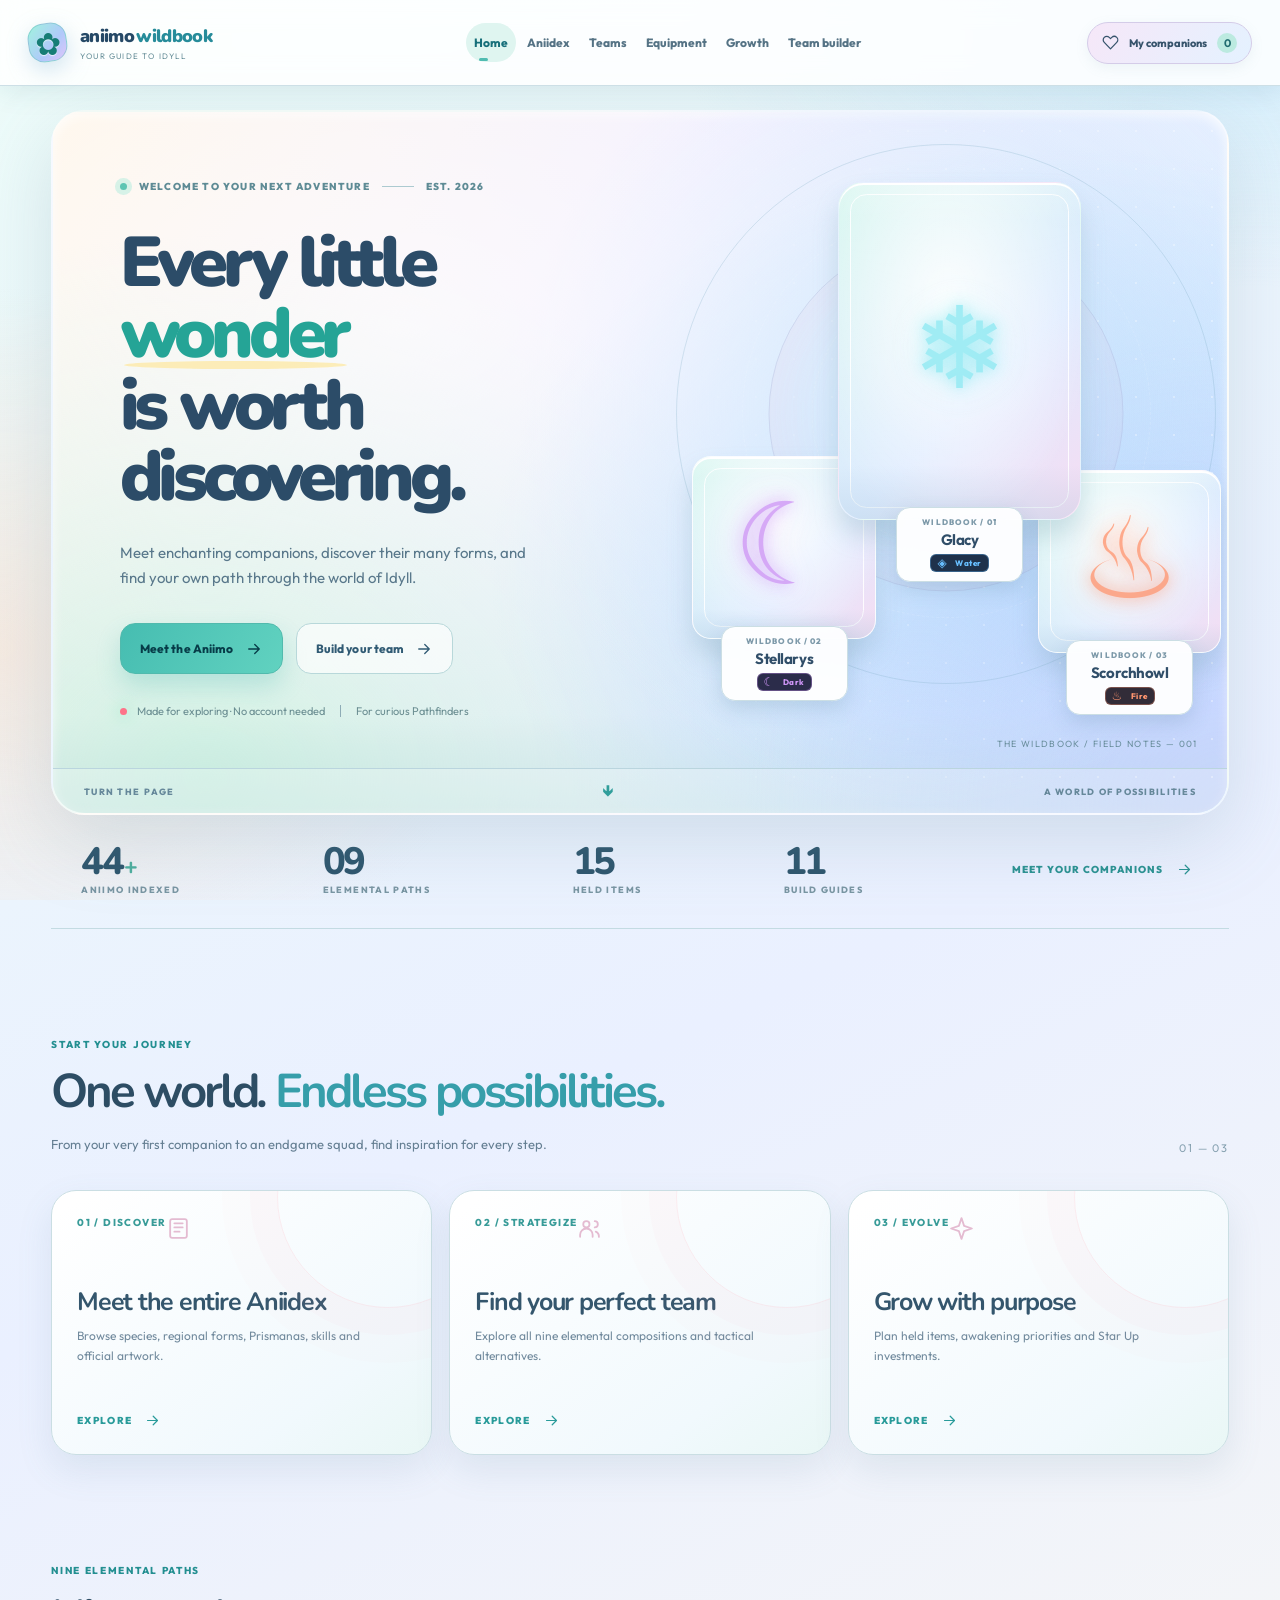
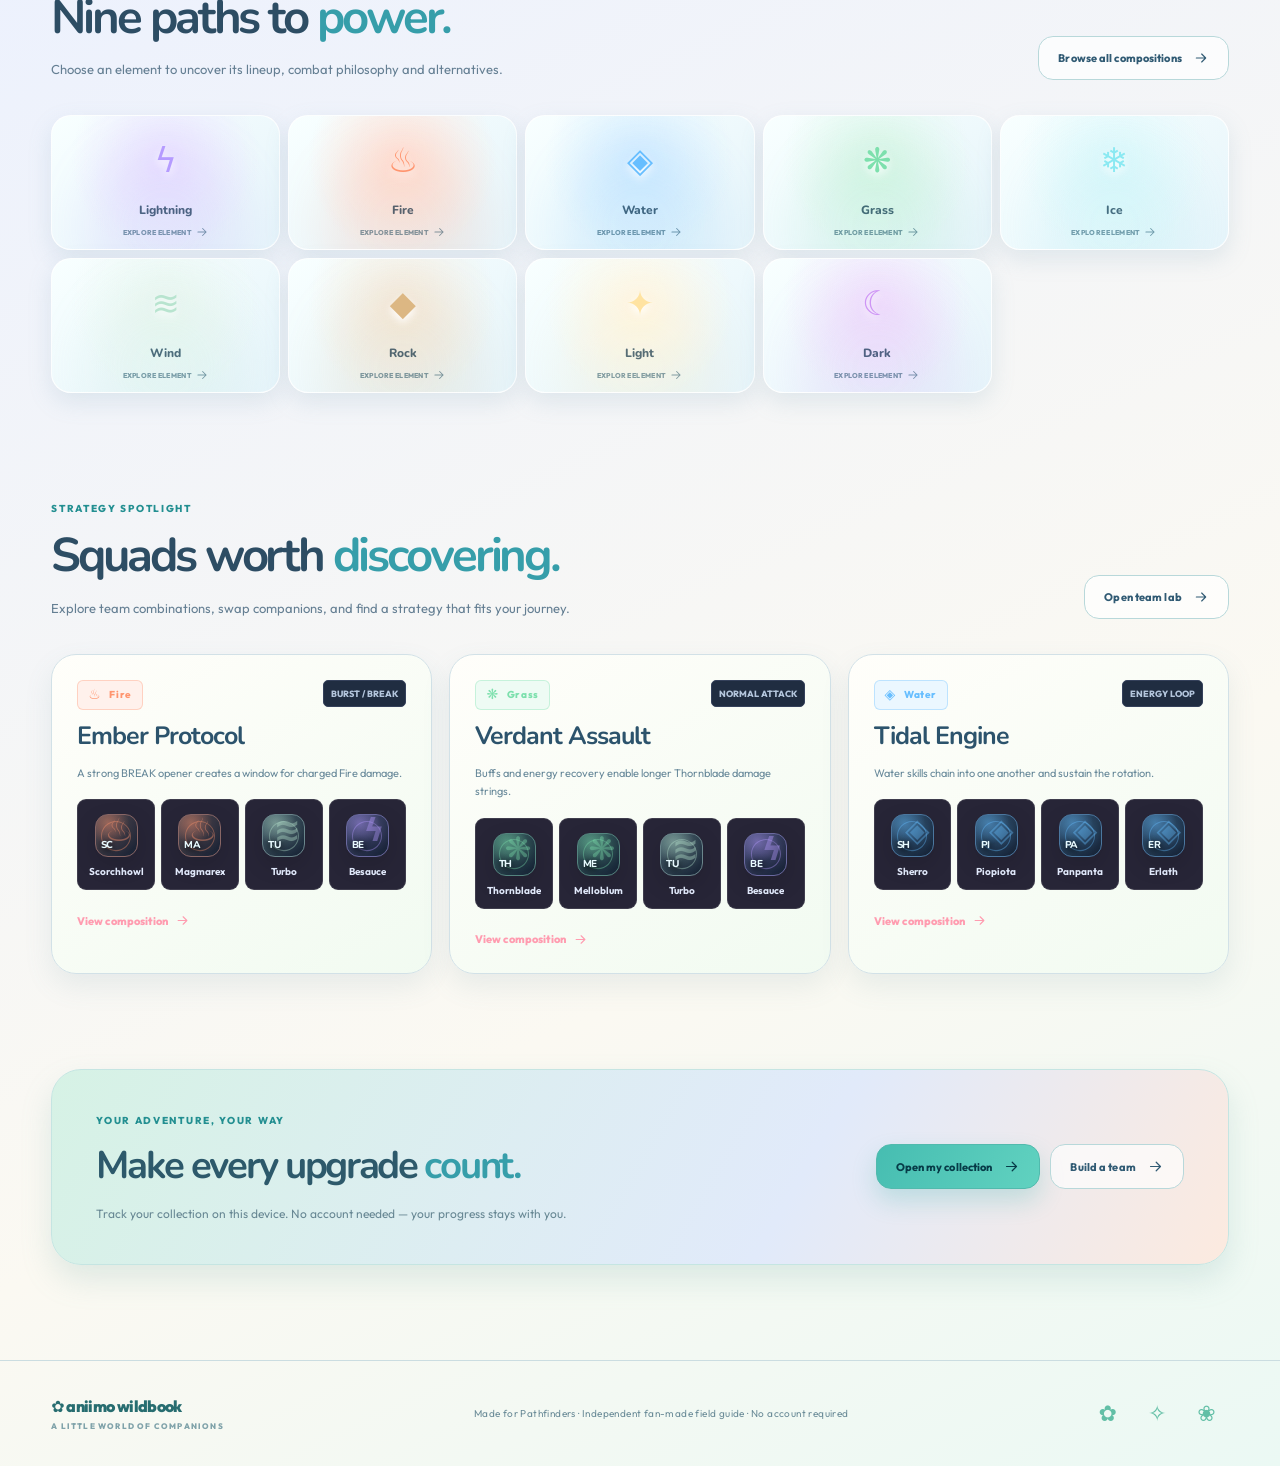
==== commit 4e537ed8: "feat: rebrand Aniimo Center as Aniimo Wildbook with Idyll-inspired UI" ====
--- a/ANIIMO-CENTER-standalone.html
+++ b/ANIIMO-CENTER-standalone.html
@@ -1,987 +1 @@
-<!DOCTYPE html><html lang="en"><head><meta charset="utf-8"><meta name="viewport" content="width=device-width,initial-scale=1,viewport-fit=cover"><meta name="theme-color" content="#080e1a"><title>ANIIMO CENTER — Portable Edition</title><style>@import url('https://fonts.googleapis.com/css2?family=DM+Sans:wght@400;500;600;700;800&family=Space+Grotesk:wght@400;500;600;700&display=swap');
-:root{color-scheme:dark;--bg:#080d17;--bg2:#0c1423;--panel:#101a2a;--panel2:#131f31;--edge:#253348;--text:#eef4ff;--muted:#8b9ab1;--cyan:#7ddfee;--violet:#a28af7;--shadow:0 20px 80px rgba(0,0,0,.23);--font: 'DM Sans',system-ui,-apple-system,Segoe UI,sans-serif;--display:'Space Grotesk',system-ui,sans-serif}*{box-sizing:border-box}html{scroll-behavior:smooth}body{margin:0;background:var(--bg);color:var(--text);font-family:var(--font);font-size:14px;min-width:320px}button,input,textarea,select{font:inherit}button{cursor:pointer}button:disabled{cursor:not-allowed}a{color:inherit;text-decoration:none}input,select,textarea{color:var(--text)}button:focus-visible,a:focus-visible,input:focus-visible,select:focus-visible,textarea:focus-visible{outline:2px solid var(--cyan);outline-offset:3px}::selection{background:#5e589a99;color:#fff}::-webkit-scrollbar{width:10px}::-webkit-scrollbar-track{background:#0c1321}::-webkit-scrollbar-thumb{background:#2a3a53;border:2px solid #0c1321;border-radius:9px}h1,h2,h3,h4,p{margin:0}h1,h2,h3,h4,strong{font-family:var(--display)}.muted{color:var(--muted)}.app-shell{min-height:100vh;display:grid;grid-template-columns:248px minmax(0,1fr)}.sidebar{background:#0b111d;border-right:1px solid #263044;position:sticky;top:0;height:100vh;display:flex;flex-direction:column;z-index:22}.brand{display:flex;gap:12px;align-items:center;padding:30px 24px 49px}.brand-mark{width:43px;height:43px;display:grid;place-items:center;border:1px solid #79dfea74;background:linear-gradient(135deg,#243756,#121e30);border-radius:13px;box-shadow:0 0 20px #61eaff20}.brand-bolt{font-family:var(--display);font-size:31px;font-weight:700;color:#9cf2fd;text-shadow:0 0 16px #65e8ff}.brand strong,.mobile-brand strong{font-size:16px;letter-spacing:.04em}.brand strong span,.mobile-brand strong span{color:#91e4f7}.brand small{display:block;font-size:8px;letter-spacing:.19em;color:#7f8da6;margin-top:6px}.side-label,.section-kicker,.eyebrow,.filter-label,.detail-aside-title,.card-head>span,.section-kicker,.hero-tag,.source-cat,.slot-top,.planner-top,.edit-caption{letter-spacing:.14em;font-weight:800;font-size:10px}.side-label{color:#53657f;padding:0 30px;margin-bottom:15px}.side-nav{display:grid;gap:5px;padding:0 13px}.nav-link{display:flex;align-items:center;gap:13px;width:100%;border:1px solid transparent;padding:14px 17px;color:#91a0b6;background:transparent;border-radius:10px;text-align:left;transition:background .2s,color .2s}.nav-link:hover{background:#152237;color:#edf5ff}.nav-link.active{background:linear-gradient(90deg,#183c50ba,#18253b);border-color:#234b6073;color:#a9f0ff}.nav-link span:nth-child(2){font-weight:700;font-size:12px}.nav-link svg{flex-shrink:0}.nav-active-dot{width:5px;height:5px;border-radius:100%;margin-left:auto;background:#7feced;box-shadow:0 0 13px #7feced}.sidebar-lower{margin-top:auto}.signal-card{margin:16px;border:1px solid #29364b;border-radius:12px;padding:17px 15px;background:linear-gradient(140deg,#121d2d,#101927)}.signal-head{color:#80decd;display:flex;align-items:center;gap:8px;font-size:9px;letter-spacing:.14em;font-weight:800}.signal-dot,.top-status i{display:inline-block;width:7px;height:7px;border-radius:50%;background:#6fe2b5;box-shadow:0 0 10px #6fe2b577;animation:breathe 2.7s infinite}.signal-card b{display:block;margin:14px 0 5px;font-size:13px}.signal-card>span{color:var(--muted);font-size:11px}.mini-track{height:4px;background:#24364a;border-radius:10px;overflow:hidden;margin:15px 0 8px}.mini-track i{height:100%;width:88%;display:block;background:linear-gradient(90deg,#4fcbe8,#9d8cf5);border-radius:10px}.signal-card small{color:#76859a;font-size:9px}.sidebar-footer{display:flex;justify-content:space-between;font-size:9px;letter-spacing:.06em;padding:20px 24px;color:#54647a;border-top:1px solid #1d2a3c}.main-area{min-width:0;display:flex;flex-direction:column;min-height:100vh;background:radial-gradient(ellipse at 83% 2%,#17263b7a,transparent 40%),#0a101c}.topbar{height:79px;padding:0 clamp(25px,3.8vw,65px);border-bottom:1px solid #253247;display:flex;align-items:center;justify-content:space-between;gap:18px;background:#0a111d99}.crumb{font-size:10px;letter-spacing:.18em;color:#9eaac0;font-weight:800}.crumb span{color:#445772;margin:0 11px}.top-actions{display:flex;align-items:center;gap:16px}.top-status{font-size:10px;letter-spacing:.05em;color:#a7b6cd;display:flex;align-items:center;gap:9px}.pill-btn{background:#121f30;border:1px solid #293c50;border-radius:20px;padding:9px 13px;display:flex;align-items:center;gap:9px;font-size:11px;color:#d8e5f6}.top-avatar{width:33px;height:33px;border:1px solid #756c9f;background:linear-gradient(130deg,#3c365a,#201e3f);border-radius:50%;display:grid;place-items:center;font-weight:800;color:#e0d6ff;font-size:11px}.mobile-brand{display:none}.page-footer{display:flex;justify-content:space-between;color:#52647a;font-size:10px;letter-spacing:.04em;padding:23px clamp(25px,3.8vw,65px);border-top:1px solid #1e2b3b;gap:15px}main{padding:42px clamp(25px,3.8vw,65px) 62px;max-width:1650px;width:100%;margin:0 auto;flex:1;outline:none}.page-heading{display:flex;align-items:end;justify-content:space-between;gap:25px;margin-bottom:31px}.eyebrow,.section-kicker{color:#83cadb}.microline{width:19px;height:2px;background:#80d8e9;display:inline-block;vertical-align:middle;margin-right:11px}.page-heading h1{font-size:clamp(30px,3.25vw,49px);font-weight:700;letter-spacing:-.06em;line-height:1.13;margin:12px 0}.page-heading h1 em{font-style:normal;color:#91dcee}.page-heading p{line-height:1.6;color:#91a2b9;max-width:690px}.heading-actions{display:flex;gap:9px;align-items:center;flex-wrap:wrap;justify-content:flex-end}.btn{display:inline-flex;align-items:center;justify-content:center;gap:11px;font-weight:800;font-size:11px;letter-spacing:.01em;padding:13px 19px;border-radius:9px;min-height:43px;border:1px solid transparent;white-space:nowrap;transition:transform .2s,background .2s,border-color .2s,box-shadow .2s}.btn:hover{transform:translateY(-2px)}.btn.primary{background:linear-gradient(105deg,#a5f2f8,#8bb5e8);color:#0b1c2a;box-shadow:0 7px 24px #5eceef1a}.btn.primary:hover{box-shadow:0 8px 30px #6ed9e43b}.btn.secondary,.btn.subtle{background:#172437;border-color:#2d3d54;color:#e4f0ff}.btn.subtle{background:transparent}.btn.ghost{border-color:#8199ba55;color:#e7f4ff;background:#17223c54}.btn.ghost-link{border-color:#2b3b50;color:#d8e7f4;background:transparent}.btn.danger{background:#3b1e2b;border:1px solid #69344b;color:#f4b6c3}.btn.light{background:#dff8ff;color:#12273d}.btn svg{flex-shrink:0}.hero-grid{display:grid;grid-template-columns:minmax(0,1fr);gap:16px}.hero-panel{position:relative;min-height:344px;overflow:hidden;border-radius:17px;border:1px solid #344763;background:radial-gradient(ellipse 52% 120% at 83% 51%,#2e54849c,transparent),linear-gradient(113deg,#182a45,#141c34 68%,#1a2a4c)}.hero-panel:after{content:'';position:absolute;inset:0;background:linear-gradient(90deg,#0d192a11 0%,transparent 52%,#68c3f00c 100%);pointer-events:none}.hero-noise{position:absolute;inset:0;opacity:.15;background-image:url("data:image/svg+xml,%3Csvg viewBox='0 0 120 120' xmlns='http://www.w3.org/2000/svg'%3E%3Cpath d='M0 20h120M0 80h120M35 0v120M90 0v120' stroke='%239ac2f2' stroke-width='.4' opacity='.4'/%3E%3C/svg%3E");background-size:40px 40px}.hero-content{max-width:600px;z-index:2;position:relative;padding:46px 44px}.hero-tag{display:inline-flex;align-items:center;gap:9px;color:#98eaff}.sparkdot{height:6px;width:6px;border-radius:100%;background:#91f1ff;box-shadow:0 0 12px #a0efff}.hero-content h2{font-family:var(--display);font-size:clamp(44px,5vw,70px);line-height:1;letter-spacing:-.07em;margin:18px 0 13px;font-weight:700;text-shadow:0 6px 30px #06091430}.title-flare{color:#a2edfc;font-size:.45em;vertical-align:middle;margin-left:14px;text-shadow:0 0 16px #8bdcf0}.hero-content p{font-size:13px;color:#b9c8df;max-width:470px;line-height:1.75}.hero-chips{display:flex;align-items:center;flex-wrap:wrap;gap:8px;margin:23px 0 27px}.element{--element:#98dcfc;display:inline-flex;gap:8px;align-items:center;border-radius:6px;border:1px solid color-mix(in srgb,var(--element) 35%,transparent);background:color-mix(in srgb,var(--element) 13%,#131c30);color:var(--element);font-weight:800;font-size:10px;letter-spacing:.06em;padding:7px 10px}.element>span{font-family:var(--display);font-size:14px;line-height:1}.element.tiny{font-size:9px;padding:5px 7px}.element.tiny>span{font-size:12px}.glass-chip{font-size:9px;font-weight:800;border:1px solid #ffffff21;background:#ffffff0b;padding:8px 10px;border-radius:6px;color:#c8d5ee;letter-spacing:.07em}.hero-buttons{display:flex;gap:9px;flex-wrap:wrap}.hero-art{position:absolute;right:4%;top:-34px;height:430px;width:min(43%,420px);display:grid;place-items:center;pointer-events:none;opacity:.98}.power-glow{position:absolute;width:240px;height:240px;border-radius:50%;background:#6cbfff48;filter:blur(55px)}.orbital{position:absolute;border-radius:50%;border:1px solid #9ecbff35;transform:rotate(-23deg)}.orbital-a{height:335px;width:335px;box-shadow:0 0 70px #5cdfff13 inset}.orbital-b{height:280px;width:400px;border-color:#7ed9ff56}.orbital-c{height:390px;width:180px;border-style:dashed;border-color:#b39cff77;transform:rotate(26deg)}.lightning-emblem{height:325px;width:270px;position:relative;z-index:2;filter:drop-shadow(0 0 18px #72d6ffa8);animation:float 8s ease-in-out infinite}.orbit-text{position:absolute;font-size:9px;letter-spacing:.2em;color:#b9d3eaa6;font-weight:700}.orbit-top{top:50px;right:5px}.orbit-bottom{bottom:48px;left:-7px}.hero-corner{position:absolute;bottom:13px;right:19px;font-size:9px;color:#829ebc;letter-spacing:.15em}.hero-stats{display:grid;grid-template-columns:repeat(4,1fr);gap:1px;overflow:hidden;border-radius:12px;background:#29364a;border:1px solid #29364a}.metric{padding:22px 24px;background:#121e30}.metric-label{font-size:9px;letter-spacing:.12em;color:#8295ac;font-weight:800}.metric-value{font-family:var(--display);font-size:27px;letter-spacing:-.05em;font-weight:700;margin:7px 0}.metric-value small{font-size:16px;color:#7184a0}.metric-sub{font-size:10px;color:#6e829e}.overview-columns{display:grid;grid-template-columns:1.07fr .93fr;gap:28px;margin-top:43px}.section-block{min-width:0}.section-heading{display:flex;align-items:end;justify-content:space-between;gap:13px;margin-bottom:19px}.section-heading h2{font-size:22px;letter-spacing:-.03em;margin-top:7px}.section-heading.second{margin-top:31px}.element-grid{display:grid;grid-template-columns:repeat(3,minmax(0,1fr));gap:10px}.element-tile{position:relative;text-align:left;min-width:0;min-height:94px;border:1px solid #2b394e;background:linear-gradient(110deg,#121f30,#101c2c);border-radius:11px;padding:14px 15px;overflow:hidden;transition:transform .2s,border-color .2s,background .2s}.element-tile:hover{transform:translateY(-2px);border-color:var(--tile);background:color-mix(in srgb,var(--tile) 9%,#101c2c)}.tile-icon{color:var(--tile);font-size:29px;line-height:1;font-family:var(--display);display:block;margin-bottom:10px}.element-tile strong{display:block;font-size:12px}.element-tile small{display:block;font-size:9px;color:#6f8299;margin-top:5px;white-space:nowrap;text-overflow:ellipsis;overflow:hidden}.element-tile svg{position:absolute;top:17px;right:11px;color:#526780}.team-preview{background:linear-gradient(120deg,color-mix(in srgb,var(--team-tone) 9%,#182337),#121d30);border:1px solid color-mix(in srgb,var(--team-tone) 22%,#29364b);border-radius:12px;padding:22px}.team-preview-head{display:flex;justify-content:space-between;gap:10px;align-items:start}.team-preview h3{font-size:21px;margin-top:11px}.badge.thin{background:#202d41;border:1px solid #35415b;color:#b3c5dc;border-radius:5px;font-size:9px;padding:7px;font-weight:800}.team-preview>p{color:#95a9c1;font-size:12px;margin:10px 0 20px;line-height:1.6}.preview-units{display:grid;grid-template-columns:repeat(4,minmax(0,1fr));gap:9px}.preview-unit{background:#101a2b;border:1px solid #30405b;border-radius:9px;padding:14px 5px 11px;display:flex;align-items:center;flex-direction:column;gap:8px;min-width:0;color:#e5edff;transition:transform .2s}.preview-unit:hover{transform:translateY(-3px);border-color:#689fb5}.preview-unit>span:last-child{font-size:10px;font-weight:700;max-width:100%;white-space:nowrap;overflow:hidden;text-overflow:ellipsis}.text-action,.mini-link,.inline-link{display:inline-flex;align-items:center;gap:7px;color:#8bdff0;font-size:11px;font-weight:800;background:none;border:0;padding:0;cursor:pointer}.text-action:hover,.mini-link:hover,.inline-link:hover{color:#c1f8ff}.team-preview>.text-action{margin-top:23px}.checklist{border:1px solid #2b394d;background:#111d2e;border-radius:12px;padding:8px 20px}.check-item{display:flex;gap:14px;align-items:center;padding:18px 0;border-bottom:1px solid #253448}.check-item:last-child{border-bottom:0}.check-sign{flex-shrink:0;width:35px;height:35px;border-radius:8px;background:#17253a;border:1px solid #304059;color:#91a7bd;display:grid;place-items:center}.check-item.done .check-sign{color:#74e5bb;background:#14382f;border-color:#1f665a}.check-item.active .check-sign{color:#a4f2ff;background:#1a3b49;border-color:#3b91aa}.check-item>div{min-width:0;flex:1}.check-item b{font-size:12px}.check-item p{color:#8e9fb6;font-size:11px;line-height:1.5;margin-top:5px}.check-state{font-size:9px;font-weight:800;letter-spacing:.08em;color:#6c809d}.check-item.done .check-state{color:#77cbb3}.check-item.active .check-state{color:#8cdeed}.field-note{display:flex;align-items:start;gap:13px;border:1px solid #2e4960;background:#12273a;border-radius:10px;padding:17px 18px;color:#8ccedf;margin-top:16px}.field-note svg{flex-shrink:0}.field-note p{line-height:1.6;color:#a6bed0;font-size:11px}.field-note strong{color:#b6e9f3}.avatar{--unit-color:#a3edfc;display:grid;place-items:center;position:relative;isolation:isolate;flex-shrink:0;background:radial-gradient(circle at 30% 20%,color-mix(in srgb,var(--unit-color) 44%,transparent),transparent 48%),linear-gradient(130deg,color-mix(in srgb,var(--unit-color) 26%,#1b2e43),#121d30);border:1px solid color-mix(in srgb,var(--unit-color) 40%,#38475f);border-radius:20%;overflow:hidden;box-shadow:inset 0 0 30px #ffffff08,0 8px 22px #00000022}.avatar.sm{width:43px;height:43px;border-radius:13px}.avatar.md{width:72px;height:72px;border-radius:18px}.avatar.lg{width:95px;height:95px;border-radius:19px}.avatar.xl{width:112px;height:112px;border-radius:24px}.avatar-halo{position:absolute;inset:13%;border:1px solid color-mix(in srgb,var(--unit-color) 38%,transparent);border-radius:50%;transform:rotate(-23deg);z-index:-1}.avatar-rune{font-family:var(--display);font-size:55px;font-weight:800;color:var(--unit-color);line-height:1;opacity:.45;text-shadow:0 0 15px var(--unit-color);position:absolute;top:0;right:8%}.avatar-initial{position:absolute;z-index:1;bottom:7px;left:8px;font-size:15px;color:#e8faff;letter-spacing:-.05em;font-family:var(--display);font-weight:800;text-shadow:0 2px 7px #000}.avatar.sm .avatar-rune{font-size:32px}.avatar.sm .avatar-initial{font-size:10px;bottom:4px;left:5px}.avatar.lg .avatar-rune{font-size:78px}.avatar.lg .avatar-initial{font-size:20px;bottom:10px}.avatar.xl .avatar-rune{font-size:95px}.avatar.xl .avatar-initial{font-size:24px}.filter-head,.library-toolbar{background:#111c2c;border:1px solid #2a394d;padding:19px 22px;border-radius:12px;margin-bottom:18px}.filter-label{color:#8ba1b8;display:flex;justify-content:space-between;margin-bottom:17px}.filter-label span{color:#526d84}.elements-strip{display:flex;flex-wrap:wrap;gap:8px}.element-switch{border:1px solid #314155;background:#162338;color:#aabbd0;border-radius:8px;display:inline-flex;gap:8px;align-items:center;padding:10px 12px;font-size:11px;font-weight:800}.element-switch span{color:var(--tile);font-size:18px}.element-switch:hover,.element-switch.chosen{background:color-mix(in srgb,var(--tile) 13%,#152039);border-color:color-mix(in srgb,var(--tile) 45%,#35405a);color:var(--tile)}.team-detail{position:relative;background:linear-gradient(115deg,color-mix(in srgb,var(--team-tone) 7%,#142137),#0e1929);border:1px solid #33445d;border-radius:13px;overflow:hidden;display:grid;grid-template-columns:minmax(0,1fr) 260px}.detail-background{position:absolute;inset:0;pointer-events:none;background:radial-gradient(ellipse at 65% 60%,color-mix(in srgb,var(--team-tone) 12%,transparent),transparent 70%)}.detail-main{padding:34px;position:relative;min-width:0}.detail-overline{display:flex;align-items:center;gap:15px}.detail-overline>span:last-child{font-size:10px;color:#9baec5;letter-spacing:.1em;font-weight:700}.detail-main h2{font-size:clamp(27px,3vw,41px);letter-spacing:-.05em;margin:16px 0 8px}.team-summary{color:#9dacc4;line-height:1.6;max-width:670px}.team-measures{display:flex;flex-wrap:wrap;gap:16px;color:#7188a3;font-size:10px;font-weight:700;letter-spacing:.08em;margin:22px 0 27px}.team-measures span{display:flex;align-items:center;gap:7px}.team-row{display:grid;grid-template-columns:repeat(4,minmax(0,1fr));gap:11px}.unit-card{display:flex;flex-direction:column;align-items:center;text-align:center;gap:8px;min-width:0;background:#101b2c;border:1px solid #3a495c;border-radius:11px;padding:18px 9px 14px;color:#ecf5ff;transition:transform .2s,border-color .2s}.unit-card:hover{transform:translateY(-3px);border-color:var(--team-tone,#91dcef)}.unit-visual{position:relative}.unit-owned{position:absolute;right:-6px;top:-6px;width:20px;height:20px;display:grid;place-items:center;border-radius:50%;background:#26374b;color:#8ca4be;border:1px solid #40516b}.unit-owned.yes{background:#165a52;border-color:#4cbb9c;color:#a5ffde}.unit-name{font-size:12px;font-weight:800;font-family:var(--display);max-width:100%;overflow-wrap:anywhere}.unit-role{font-size:10px;color:#8ea5be;min-height:12px}.team-detail-actions{margin-top:23px;display:flex;flex-wrap:wrap;gap:9px}.detail-why{position:relative;border-left:1px solid #314258;background:#101b2bc2;padding:33px 22px}.detail-aside-title{color:#88dcf1;margin-bottom:21px}.plus-row{display:flex;align-items:center;gap:11px;font-size:12px;color:#c7d6ea;margin:18px 0}.small-plus{color:#79cfe5;font-family:var(--display);font-size:12px;font-weight:800}.tactical-callout{border:1px solid #344e63;background:#15283c;padding:17px 14px;border-radius:9px;margin-top:29px}.tactical-callout>span{color:#84c9d8;letter-spacing:.13em;font-size:9px;font-weight:800}.tactical-callout p{font-size:11px;line-height:1.65;color:#a7b9cd;margin-top:9px}.owned-bar{margin-top:26px}.owned-bar>div:first-child{display:flex;justify-content:space-between;font-size:9px;letter-spacing:.08em;color:#8297ad}.owned-bar strong{color:#a3ebef}.progress{height:6px;background:#26394c;border-radius:9px;overflow:hidden;margin:12px 0 8px}.progress i{display:block;height:100%;background:#7fe1e1;border-radius:9px}.owned-bar small{font-size:10px;color:#788da9}.secondary-grid{display:grid;grid-template-columns:1fr 1fr;gap:18px;margin-top:21px}.content-card{background:#111d2e;border:1px solid #2b3b50;border-radius:12px;padding:25px;min-width:0}.card-head h3,.content-card h3{font-size:21px;margin-top:8px;letter-spacing:-.035em}.rotation-list{margin-top:19px}.rotation-step{display:flex;align-items:center;gap:15px;border-bottom:1px solid #263548;padding:13px 0}.rotation-step:last-child{border-bottom:0}.rotation-step>span{color:#7bd1e6;font-size:18px;font-weight:800;font-family:var(--display)}.rotation-step>p{font-size:12px;color:#b8cadf;line-height:1.5}.hint-block{display:flex;gap:11px;align-items:start;background:#15273a;border:1px solid #254760;border-radius:9px;color:#8dd8ea;font-size:11px;line-height:1.65;padding:15px;margin-top:20px}.hint-block svg{flex-shrink:0}.alternatives{display:grid;gap:11px;margin-top:17px}.alternative{padding:15px;border-radius:9px;border:1px solid #2a3c50;background:#152134}.alt-compare{display:flex;align-items:center;gap:11px;font-size:11px;color:#a7b9ce}.alt-compare>span:not(.avatar){flex-shrink:0}.alt-compare>strong{color:#eff7ff;font-size:12px}.alt-compare>svg{color:#87d6e7;flex-shrink:0}.alternative p{font-size:11px;color:#8197af;margin:12px 0;line-height:1.5}.subnote{font-size:10px;line-height:1.5;color:#6e829e;margin-top:15px}.library-toolbar{display:flex;align-items:end;gap:13px;flex-wrap:wrap}.search-wrap{display:flex;align-items:center;gap:12px;background:#0d1726;border:1px solid #30435a;border-radius:8px;padding:0 15px;flex:1;min-width:240px;height:46px;color:#829db1}.search-wrap input{border:0;outline:0;background:none;width:100%;font-size:13px;min-width:0}.search-wrap input::placeholder{color:#6e839a}.select-wrap{display:flex;flex-direction:column;gap:7px;color:#869bb1;font-size:9px;letter-spacing:.08em;font-weight:800}.select-wrap select,.form-field select,.form-field input,.form-field textarea,.slot-select{background:#0d1828;border:1px solid #33445c;border-radius:8px;color:#e3f2ff;padding:11px 13px;outline:none}.select-wrap select{min-width:160px;height:46px}.toggle-filter{border:1px solid #30435a;background:#162235;border-radius:8px;color:#a3b6cb;padding:0 15px;height:46px;display:flex;align-items:center;gap:8px;white-space:nowrap;font-size:11px;font-weight:800}.toggle-filter.on{color:#9aecef;border-color:#639db4;background:#173340}.library-summary{display:flex;flex-wrap:wrap;gap:22px;margin:19px 0;color:#8095ad;font-size:11px}.library-summary b{color:#bde6ef}.library-grid{display:grid;grid-template-columns:repeat(5,minmax(0,1fr));gap:13px}.library-card{border:1px solid #2d3d51;background:linear-gradient(130deg,#18253a,#111d2f);border-radius:11px;min-width:0;overflow:hidden}.library-card:hover{border-color:#5d91a9}.library-open{border:0;background:transparent;width:100%;display:flex;flex-direction:column;align-items:center;position:relative;padding:24px 10px 16px;color:inherit;min-height:185px}.lib-rune-bg{position:absolute;top:-53px;right:-18px;font-size:160px;color:#ffffff09;font-weight:800;pointer-events:none}.library-open .avatar{margin-bottom:14px}.lib-title{display:flex;flex-direction:column;gap:5px;max-width:100%}.lib-title strong{font-size:14px;white-space:nowrap;overflow:hidden;text-overflow:ellipsis}.lib-title span{font-size:10px;color:#8199b0}.lib-meta{display:flex;justify-content:space-between;gap:4px;padding:0 11px 14px;align-items:center;flex-wrap:wrap}.tag-quality{font-size:8px;color:#8ddbdb;border:1px solid #39736c;background:#17413c;padding:5px 7px;border-radius:5px;font-weight:800}.tag-quality.soft{color:#91a4c0;border-color:#374b62;background:#182b40}.lib-footer{display:flex;justify-content:space-between;gap:10px;border-top:1px solid #2a3b50;padding:11px}.icon-button{border:1px solid #37506b;background:#192c41;color:#8acde1;border-radius:7px;display:grid;place-items:center;width:32px;height:31px;flex-shrink:0}.icon-button.owned{background:#18463e;color:#a5f5cc;border-color:#3d7c6a}.library-detail-link{display:flex;align-items:center;gap:6px;border:0;background:none;color:#acc4d9;font-size:10px;font-weight:800}.empty-state{border:1px dashed #3b536a;text-align:center;padding:70px 20px;border-radius:12px;color:#729bb2;background:#111e2d}.empty-state svg{margin-bottom:16px}.empty-state h3{font-size:21px;color:#eff7ff}.empty-state p{font-size:12px;color:#8097b0;margin:10px 0 21px}.planner-head{display:flex;justify-content:space-between;align-items:end;gap:15px;margin-bottom:18px}.planner-head h2{font-size:23px;margin-top:7px}.planner-head p{font-size:11px;color:#92a6bd;line-height:1.6;margin-top:7px}.planner-layout{display:grid;grid-template-columns:minmax(0,1.58fr) minmax(310px,.84fr);gap:18px}.planner-canvas{background:linear-gradient(120deg,#14243a,#111c2d);border:1px solid #33475d;border-radius:12px;padding:23px}.planner-top{display:flex;justify-content:space-between;gap:10px;align-items:center;color:#a2bdd1}.planner-top i{font-style:normal;color:#617d96;margin-left:6px}.planner-slots{display:grid;grid-template-columns:repeat(4,minmax(0,1fr));gap:10px;margin-top:24px}.planner-slot{background:#0e1929;border:1px solid #2d3d56;border-radius:10px;text-align:center;min-width:0;padding:15px 9px}.slot-top{display:flex;justify-content:space-between;align-items:center;gap:4px;color:#6c839b;font-size:8px;white-space:nowrap}.slot-owned{font-size:8px;color:#75d7b2}.slot-avatar{height:130px;display:grid;place-items:center}.slot-empty{display:grid;place-items:center;width:70px;height:70px;border:1px dashed #435875;border-radius:18px;color:#48637c}.slot-select{width:100%;font-size:11px;padding:10px 4px}.slot-roles{display:flex;justify-content:center;align-items:center;gap:7px;margin-top:11px;flex-wrap:wrap;color:#94a8be;font-size:9px;min-height:28px}.planner-actions{display:flex;gap:9px;margin-top:23px;flex-wrap:wrap}.tactical-panel{margin-top:18px}.tactical-panel>p,.content-card>p{font-size:12px;color:#93a7bf;line-height:1.75;margin:12px 0 17px}.horizontal-members{display:grid;grid-template-columns:repeat(2,minmax(0,1fr));gap:10px;margin:18px 0}.horizontal-members>div{display:flex;gap:11px;align-items:center;background:#162338;border-radius:9px;border:1px solid #2c3e55;padding:10px}.horizontal-members>div span:last-child{display:grid;gap:4px;min-width:0}.horizontal-members strong{font-size:11px;white-space:nowrap;overflow:hidden;text-overflow:ellipsis}.horizontal-members small{font-size:10px;color:#7c91a7}.analysis-card{border-radius:12px;border:1px solid #37536c;background:radial-gradient(ellipse at top,#1b3c4b5e,transparent 80%),#111e2d;padding:24px}.analysis-head{display:flex;justify-content:space-between;align-items:center}.heuristic-badge{font-size:9px;letter-spacing:.09em;padding:5px 8px;border-radius:5px;background:#29364c;color:#9cacc4}.analysis-score{display:flex;gap:20px;align-items:center;margin-top:21px}.score-ring{--score:0;width:110px;height:110px;border-radius:50%;background:conic-gradient(#87e5e7 calc(var(--score)*1%),#29384c 0);display:grid;place-items:center;flex-shrink:0}.score-ring>div{width:92px;height:92px;background:#17283a;border-radius:50%;display:flex;align-items:baseline;justify-content:center;align-content:center;flex-wrap:wrap;padding-top:21px}.score-ring strong{font-size:38px;letter-spacing:-.08em}.score-ring span{font-size:12px;color:#7e93ae}.analysis-score h3{font-size:20px;line-height:1.15}.analysis-score p{font-size:10px;color:#8298af;margin-top:10px;line-height:1.5}.analysis-divider{height:1px;background:#2b4054;margin:24px 0 12px}.analysis-row{display:flex;justify-content:space-between;padding:9px 0;gap:12px;font-size:11px;color:#a4b8cc}.analysis-row strong{font-size:10px}.positive{color:#8be0b9}.negative{color:#e5b38e}.analysis-alert{display:flex;gap:10px;border:1px solid #5a4c45;background:#332d2b;border-radius:8px;color:#e8c4a3;font-size:11px;line-height:1.6;padding:13px;margin-top:20px}.analysis-alert svg{flex-shrink:0}.analysis-disclaimer{font-size:10px;color:#6b829b;line-height:1.6;margin-top:15px}.about-awakening{margin-top:18px}.priority-list{margin-top:17px}.priority-list>div{display:flex;justify-content:space-between;border-bottom:1px solid #29394c;padding:11px 0;font-size:10px;color:#7c92aa;gap:10px}.priority-list>div strong{color:#c4d6e6;text-align:right;font-size:11px}.tiny-advisory{display:flex;gap:9px;align-items:start;color:#9bc9d9;font-size:10px;line-height:1.6;margin-top:19px}.tiny-advisory svg{flex-shrink:0}.vault-stats,.source-summary{display:grid;grid-template-columns:repeat(4,minmax(0,1fr));gap:12px;margin-bottom:32px}.vault-stats>div,.source-summary>div{display:flex;align-items:center;gap:17px;border:1px solid #2b3b50;background:#132136;padding:19px;border-radius:10px}.vault-stats svg,.source-summary svg{color:#89d8e7;flex-shrink:0}.vault-stats small{color:#7e94ac;font-size:9px;letter-spacing:.06em;font-weight:800;display:block}.vault-stats strong{font-size:24px;display:block;margin-top:8px}.vault-stats strong em{font-size:13px;color:#647b94;font-style:normal}.vault-stats .storage-label{font-size:13px;color:#8fe5cc}.collection-grid{display:grid;grid-template-columns:repeat(2,minmax(0,1fr));gap:14px}.collection-card{display:flex;align-items:center;gap:19px;border:1px solid #33435b;background:#142238;border-radius:11px;padding:19px;min-width:0}.collection-body{flex:1;min-width:0}.collection-title{display:flex;align-items:center;justify-content:space-between;gap:8px;flex-wrap:wrap}.collection-title h3{font-size:18px}.collection-stats{display:flex;gap:16px;color:#7c91ab;font-size:9px;margin:17px 0}.collection-stats strong{font-size:12px;color:#d9e9f4;margin-left:4px}.collection-actions{display:flex;justify-content:space-between}.collection-actions .btn{font-size:10px;padding:9px 12px;min-height:34px}.data-actions{display:flex;justify-content:space-between;align-items:center;gap:20px;background:#142138;border:1px solid #33455d;border-radius:12px;padding:25px;margin-top:25px}.data-actions h3{font-size:20px;margin-top:7px}.data-actions p{font-size:11px;color:#8da3b9;line-height:1.6;margin-top:8px}.data-actions>div:last-child{display:flex;flex-wrap:wrap;gap:10px}.source-summary>div{display:flex;flex-direction:column;align-items:start;gap:7px}.source-summary strong{font-size:23px}.source-summary span{font-size:10px;color:#8297af}.sources-table{margin-top:16px}.source-row{display:grid;grid-template-columns:40px minmax(0,1fr) 85px 28px;gap:15px;align-items:start;padding:18px 0;border-top:1px solid #27384c}.source-symbol{width:38px;height:38px;background:#192b41;border:1px solid #324b61;border-radius:9px;display:grid;place-items:center;color:#87d8e6}.source-row h4{font-size:13px}.source-row p{font-size:11px;color:#859bb2;margin:6px 0 9px;line-height:1.6}.source-cat{font-size:8px;color:#8bcbd9;letter-spacing:.08em}.source-date{font-size:10px;color:#8296aa}.source-row>a{color:#8fd9e9}.reliability{display:grid;gap:18px;margin-top:23px}.reliability>div{position:relative;padding-left:23px}.reliability-mark{position:absolute;left:0;top:4px;height:9px;width:9px;border-radius:3px}.reliability-mark.confirmed{background:#7ddcb9}.reliability-mark.community{background:#9c9bf1}.reliability-mark.template{background:#8296ac}.reliability strong{font-size:12px}.reliability p{font-size:11px;color:#8b9fb5;line-height:1.6;margin-top:6px}.about-awakening code,.hint-block code{font-size:11px;color:#dcf7ff}.build-overlay{position:fixed;inset:0;z-index:100;background:#03070dc9;backdrop-filter:blur(6px);display:flex;justify-content:flex-end}.modal-open{overflow:hidden}.build-sheet{width:min(630px,100%);height:100%;background:#0e1928;border-left:1px solid #4a5d75;display:flex;flex-direction:column;box-shadow:-25px 0 80px #03050d91;animation:slideIn .25s ease-out}.sheet-bar{display:flex;align-items:center;justify-content:space-between;color:#8096ae;letter-spacing:.12em;font-size:10px;font-weight:800;border-bottom:1px solid #29394d;padding:16px 25px}.close-btn{display:grid;place-items:center;width:33px;height:33px;border:1px solid #3a4b60;border-radius:7px;background:#16283d;color:#c2d4e8}.sheet-head{display:flex;gap:23px;padding:27px 29px;background:linear-gradient(105deg,color-mix(in srgb,var(--sheet-tone) 13%,#172b3f),#122037);position:relative;overflow:hidden}.sheet-glow{position:absolute;right:0;top:-100px;width:250px;height:250px;background:var(--sheet-tone);opacity:.12;filter:blur(45px);border-radius:50%}.sheet-head .avatar,.sheet-info{position:relative;z-index:1}.sheet-info{display:flex;flex-direction:column;justify-content:center;align-items:start;gap:12px;min-width:0}.sheet-info>div:first-child{display:flex;gap:8px;align-items:center}.role-badge{font-size:10px;font-weight:700;color:#b0c0d6}.sheet-info h2{font-size:34px;letter-spacing:-.05em}.quality-tag{color:#9ed8e4;display:inline-flex;align-items:center;gap:7px;font-size:10px}.sheet-scroll{overflow-y:auto;padding:0 29px 40px}.sheet-action-line{display:flex;justify-content:space-between;align-items:center;gap:10px;border-bottom:1px solid #2b3e52;padding:18px 0}.sheet-action-line>span{font-size:11px;color:#899db7}.sheet-action-line .btn{padding:9px 13px;min-height:35px}.sheet-intro,.detail-description{font-size:12px;line-height:1.75;color:#aebfd3;margin:19px 0}.build-facts{display:grid;grid-template-columns:1fr 1fr;gap:11px}.build-facts>div{border:1px solid #304258;border-radius:9px;background:#15253a;padding:17px}.build-facts small{display:block;color:#8297ae;font-size:9px;font-weight:800;letter-spacing:.1em}.build-facts strong{display:block;font-size:13px;margin:9px 0;line-height:1.4}.build-facts span{display:block;font-size:10px;line-height:1.55;color:#8ba4b8}.sheet-section{font-size:15px;margin-top:25px}.policy-line{display:flex;gap:11px;color:#8ee2ed;background:#142c3c;border:1px solid #305165;padding:13px;border-radius:8px;margin-top:13px}.policy-line svg{flex-shrink:0}.policy-line p{font-size:11px;line-height:1.65;color:#adc2d3}.policy-line strong{color:#e6f4ff}.source-links{display:flex;flex-wrap:wrap;gap:8px;margin:14px 0 23px}.source-links a{display:inline-flex;align-items:center;gap:8px;color:#8dd8e7;border:1px solid #2d5367;background:#173043;border-radius:7px;font-size:10px;padding:9px 11px}.edit-panel{padding:20px;border:1px solid #2e455c;background:#111e30;border-radius:11px}.panel-heading{display:flex;justify-content:space-between;align-items:center;gap:10px;margin-bottom:20px}.panel-heading h3{font-size:19px;margin-top:8px}.data-local{display:flex;align-items:center;gap:6px;color:#82adbc;font-size:9px;font-weight:800}.profile-fields{display:grid;grid-template-columns:repeat(3,minmax(0,1fr));gap:11px}.form-field{display:flex;flex-direction:column;gap:7px;min-width:0}.form-field span{font-size:9px;color:#8da4b9;letter-spacing:.07em;font-weight:800}.form-field input,.form-field select{width:100%;min-width:0;font-size:12px}.form-field textarea{resize:vertical;font-size:12px}.edit-caption{color:#9eb3c7;display:flex;justify-content:space-between;gap:7px;margin:22px 0 11px}.edit-caption span{color:#607c95;font-size:8px}.stat-grid{display:grid;grid-template-columns:repeat(3,minmax(0,1fr));gap:10px}.stat-input{background:#15263b;border:1px solid #34475e;padding:12px;border-radius:9px;display:flex;flex-direction:column;gap:7px}.stat-input>span:first-child{font-weight:800;color:#93acc2;font-size:10px}.stat-input input{font-size:19px;font-weight:800;background:transparent;border:0;outline:0;width:100%}.stat-track{display:block;height:4px;background:#25384c;overflow:hidden;border-radius:3px}.stat-track i{display:block;height:100%;background:#8de6ee}.profile-fields.extra{grid-template-columns:1fr;margin-top:15px}.form-field.wide{grid-column:1/-1}.save-profile{margin-top:19px;width:100%}.toast{position:fixed;bottom:26px;left:50%;z-index:200;transform:translate(-50%,25px);opacity:0;pointer-events:none;transition:transform .25s,opacity .25s;max-width:min(470px,calc(100vw - 30px));background:#183548;color:#daf9ff;border:1px solid #528ca3;border-radius:10px;padding:14px 19px;font-size:12px;font-weight:700;box-shadow:0 10px 35px #0009;text-align:center}.toast.show{opacity:1;transform:translate(-50%,0)}.toast.warn{background:#432e2c;color:#ffdec6;border-color:#8d6050}#mobile-overlay{display:none}@keyframes float{0%,100%{transform:translateY(3px) rotate(-4deg)}50%{transform:translateY(-12px) rotate(2deg)}}@keyframes breathe{0%,100%{opacity:.6;box-shadow:0 0 2px #6fe2b566}50%{opacity:1;box-shadow:0 0 15px #6fe2b5}}@keyframes slideIn{from{transform:translateX(35px);opacity:.8}to{transform:translateX(0);opacity:1}}
-@media(max-width:1350px){.app-shell{grid-template-columns:216px 1fr}.brand{padding:27px 18px 42px;gap:9px}.brand strong{font-size:14px}.brand small{font-size:7px}.side-nav{padding:0 9px}.nav-link{padding:13px}.overview-columns{gap:17px}.hero-content{max-width:555px}.hero-art{right:-3%;width:44%;opacity:.8}.library-grid{grid-template-columns:repeat(4,minmax(0,1fr))}.team-detail{grid-template-columns:minmax(0,1fr) 225px}.detail-main{padding:26px}.detail-why{padding:27px 16px}}
-@media(max-width:1100px){.sidebar{width:220px}.app-shell{grid-template-columns:220px 1fr}.top-status{display:none}.overview-columns{grid-template-columns:1fr}.hero-art{right:1%;width:45%}.hero-content{max-width:61%}.hero-stats .metric{padding:18px 17px}.library-grid{grid-template-columns:repeat(3,minmax(0,1fr))}.planner-layout{grid-template-columns:1fr}.team-detail{grid-template-columns:1fr}.detail-why{border-left:0;border-top:1px solid #314258;display:grid;grid-template-columns:1fr 1fr;column-gap:15px}.detail-aside-title{grid-column:1/-1;margin:0}.tactical-callout{grid-column:1;grid-row:3/6}.owned-bar{grid-column:2;grid-row:3/6}.vault-stats{grid-template-columns:repeat(2,1fr)}}
-@media(max-width:760px){.app-shell{display:block}.sidebar{position:fixed;left:0;top:0;bottom:0;height:100dvh;width:265px;transform:translateX(-102%);transition:transform .23s;box-shadow:20px 0 45px #0008}.menu-open .sidebar{transform:translateX(0)}#mobile-overlay{display:none}.menu-open #mobile-overlay{display:block;position:fixed;inset:0;background:#030914b9;z-index:21}.topbar{height:69px;padding:0 19px}.mobile-brand{display:flex;align-items:center;gap:12px;background:none;border:0;color:#e7f5ff;padding:0}.mobile-brand strong{font-size:13px}.crumb{display:none}.pill-btn{padding:8px}.top-actions{gap:9px}.top-avatar{display:none}main{padding:28px 17px 38px}.page-heading{align-items:start;gap:13px;flex-direction:column;margin-bottom:24px}.page-heading h1{font-size:36px;margin:10px 0}.page-heading p{font-size:12px}.heading-actions{justify-content:flex-start}.hero-panel{min-height:480px}.hero-content{padding:31px 25px;max-width:100%}.hero-content h2{font-size:48px}.hero-content p{max-width:450px;font-size:12px}.hero-art{right:-51px;top:173px;height:320px;width:340px;opacity:.3}.lightning-emblem{height:260px}.hero-corner{display:none}.hero-content{z-index:3}.hero-buttons{margin-top:85px}.hero-chips{margin-bottom:20px}.hero-stats{grid-template-columns:repeat(2,1fr)}.metric{padding:16px!important}.metric-value{font-size:23px}.overview-columns{margin-top:30px}.element-grid{grid-template-columns:repeat(3,minmax(0,1fr))}.element-tile{padding:11px;min-height:89px}.element-tile strong{font-size:11px}.element-tile small{font-size:8px}.element-tile svg{display:none}.section-heading h2{font-size:20px}.team-preview{padding:17px}.checklist{padding:4px 13px}.filter-head,.library-toolbar{padding:14px}.elements-strip{gap:6px}.element-switch{font-size:10px;padding:8px}.team-row{grid-template-columns:repeat(2,minmax(0,1fr))}.team-detail-actions{flex-wrap:wrap}.detail-why{grid-template-columns:1fr}.tactical-callout,.owned-bar{grid-column:auto;grid-row:auto}.detail-overline{flex-wrap:wrap}.secondary-grid{grid-template-columns:1fr}.library-grid{grid-template-columns:repeat(2,minmax(0,1fr))}.library-toolbar{align-items:stretch;gap:10px}.search-wrap{flex:1 1 100%}.select-wrap{flex:1}.toggle-filter{align-self:end}.planner-head{flex-direction:column;align-items:start}.planner-slots{grid-template-columns:repeat(2,minmax(0,1fr))}.planner-top{align-items:start;flex-direction:column}.vault-stats,.source-summary{grid-template-columns:repeat(2,1fr)}.vault-stats>div,.source-summary>div{padding:14px;gap:8px}.vault-stats strong{font-size:20px}.collection-grid{grid-template-columns:1fr}.data-actions{flex-direction:column;align-items:start}.page-footer{padding:20px 18px;font-size:9px;flex-direction:column}.build-sheet{border-left:0}.sheet-head{padding:22px 20px}.sheet-scroll{padding:0 20px 35px}.sheet-info h2{font-size:29px}}
-@media(max-width:420px){.page-heading h1{font-size:32px}.hero-panel{min-height:495px}.hero-content h2{font-size:43px}.hero-buttons{margin-top:63px}.hero-buttons .btn{font-size:10px;padding:10px 13px}.preview-units{gap:5px}.preview-unit{padding:10px 2px}.preview-unit>span:last-child{font-size:8px}.avatar.sm{width:39px;height:39px}.element-grid{grid-template-columns:repeat(2,minmax(0,1fr))}.element-tile{min-height:87px}.team-preview-head{flex-wrap:wrap}.detail-main{padding:18px}.unit-card{padding:14px 6px}.vault-stats .storage-label{font-size:11px}.build-facts{grid-template-columns:1fr}.sheet-head .avatar.xl{width:82px;height:82px}.sheet-head .avatar.xl .avatar-rune{font-size:74px}.sheet-head .avatar.xl .avatar-initial{font-size:17px}.sheet-info h2{font-size:26px}.stat-grid{grid-template-columns:repeat(2,minmax(0,1fr))}.edit-panel{padding:13px}.profile-fields{gap:7px}.form-field input,.form-field select{padding:9px 6px}.library-grid{gap:9px}.library-card .lib-meta{padding:0 7px 10px}.tag-quality{font-size:7px}.source-row{grid-template-columns:28px minmax(0,1fr) 20px;gap:10px}.source-date{display:none}.source-symbol{width:28px;height:28px}.source-symbol svg{width:16px}}
-@media(prefers-reduced-motion:reduce){*,*:before,*:after{scroll-behavior:auto!important;animation:none!important;transition:none!important}}
-/* Equipment codex */
-.gear-callout{display:flex;align-items:center;gap:16px;background:#14283a;border:1px solid #35546b;border-radius:12px;padding:19px 21px;margin-bottom:20px;color:#a2e4f0}.gear-callout>svg{flex-shrink:0}.gear-callout>div{flex:1}.gear-callout strong{font-size:13px;color:#dff7ff}.gear-callout p{color:#94b1c5;font-size:11px;line-height:1.6;margin-top:6px}.gear-callout>a{display:flex;gap:8px;align-items:center;font-size:11px;font-weight:800;white-space:nowrap}.item-grid{display:grid;grid-template-columns:repeat(3,minmax(0,1fr));gap:14px}.item-card{border:1px solid #34465a;background:linear-gradient(125deg,#17283c,#111e2e);border-radius:12px;padding:23px;min-width:0;position:relative;overflow:hidden}.item-card:before{content:'';height:90px;width:90px;border-radius:50%;background:#73c5ee18;filter:blur(35px);position:absolute;right:-25px;top:-30px}.item-icon{width:47px;height:47px;border-radius:12px;border:1px solid #53778e;background:#1d4254;display:grid;place-items:center;color:#9eeaf2;margin-bottom:19px}.item-index{position:absolute;right:20px;top:24px;color:#627c95;font-size:9px;letter-spacing:.1em;font-weight:800}.item-card h3{font-size:18px;letter-spacing:-.035em}.item-main{display:inline-block;color:#99c6e4;font-size:9px;font-weight:800;text-transform:uppercase;letter-spacing:.08em;margin-top:9px}.item-card p{font-size:11px;color:#a5b9ce;line-height:1.7;min-height:51px;margin:16px 0}.item-roles{padding:11px 0;border-top:1px solid #314258;display:flex;justify-content:space-between;gap:10px;align-items:center}.item-roles small{color:#788ea7;font-size:9px;font-weight:800}.item-roles strong{font-size:11px;text-align:right}.item-rec{display:flex;gap:8px;color:#8eabbf;font-size:10px;line-height:1.5;align-items:center;margin-top:10px}.item-rec svg{flex-shrink:0}.item-guidance{display:flex;align-items:center;gap:20px;justify-content:space-between;margin-top:20px}.item-guidance>p{max-width:540px;margin:0}.item-guidance .btn{flex-shrink:0}@media(max-width:1100px){.item-grid{grid-template-columns:repeat(2,minmax(0,1fr))}.item-guidance{align-items:start;flex-direction:column}}@media(max-width:760px){.item-grid{grid-template-columns:repeat(2,minmax(0,1fr));gap:9px}.item-card{padding:15px}.item-card h3{font-size:15px}.item-index{font-size:7px;top:20px;right:12px}.item-roles{flex-direction:column;align-items:start}.item-roles strong{text-align:left}.gear-callout{align-items:start;flex-wrap:wrap}.gear-callout>a{margin-left:37px}}@media(max-width:420px){.item-grid{grid-template-columns:1fr}.item-card p{min-height:0}}
-/* Upgrade roadmap */
-.roadmap-top{display:flex;align-items:end;justify-content:space-between;gap:12px;margin-bottom:17px}.roadmap-top h2{font-size:22px;margin-top:8px}.progression-intro{display:flex;gap:20px;align-items:center;border:1px solid color-mix(in srgb,var(--progress-tone) 30%,#364964);background:radial-gradient(ellipse at left,color-mix(in srgb,var(--progress-tone) 12%,transparent),transparent 62%),#172439;border-radius:13px;padding:23px 25px}.progress-intro-copy{flex:1;min-width:0}.progress-intro-copy>div:first-child{display:flex;align-items:center;gap:12px}.progress-intro-copy h2{font-size:29px;letter-spacing:-.06em;margin:12px 0 8px}.progress-intro-copy p{font-size:11px;color:#a4bad0;line-height:1.65;max-width:640px}.progress-intro-copy button{margin-top:14px}.budget-figure{border-left:1px solid #3a4f66;min-width:162px;text-align:center;padding:12px 0 12px 20px}.budget-figure>span{font-size:9px;color:#9ab2c8;letter-spacing:.09em;font-weight:800}.budget-figure strong{display:block;font-size:43px;letter-spacing:-.08em;color:#a3edf6;margin:8px 0}.budget-figure small{color:#7d92ac;font-size:10px}.roadmap-grid{display:grid;grid-template-columns:1fr 1fr;gap:18px;margin:20px 0}.stat-priority-stack{margin:17px 0}.priority-point{display:flex;gap:14px;align-items:center;border-bottom:1px solid #2a4055;padding:15px 0}.priority-point>span:first-child{font-family:var(--display);font-size:20px;color:#90ddec;font-weight:700}.priority-point>div{flex:1}.priority-point strong{font-size:13px}.priority-point p{font-size:10px;color:#8299b1;margin-top:6px}.priority-point>span:last-child{font-size:11px;color:#99d7e0;font-weight:700}.planned-next{background:#15273b;border:1px solid #375168;border-radius:9px;padding:17px;margin-top:18px}.planned-next p{color:#b5c6da;font-size:11px;line-height:1.7;margin-top:9px}.star-track{margin-top:21px;display:grid;gap:11px}.star-milestone{display:flex;gap:13px;align-items:center;padding:13px 14px;background:#172337;border:1px solid #2f4259;border-radius:9px}.star-milestone>span{display:grid;place-items:center;border-radius:8px;background:#20364b;height:31px;width:31px;color:#8aafd1}.star-milestone.complete>span{background:#215045;color:#9ee8ce}.star-milestone>div{flex:1}.star-milestone strong{font-size:12px}.star-milestone small{display:block;color:#829bb0;font-size:10px;margin-top:5px}.star-milestone b{color:#a8e8f0;font-family:var(--display);font-size:20px}.breakpoint-card>p{font-size:11px;line-height:1.7;color:#9cb0c8;margin:14px 0}.breakpoint-row{display:grid;grid-template-columns:repeat(5,1fr);gap:10px;margin-top:20px}.breakpoint-row>span{font-family:var(--display);font-weight:800;font-size:25px;color:#b9ecf5;text-align:center;background:#173145;border:1px solid #365e73;border-radius:9px;padding:18px 8px}.breakpoint-row small{display:block;color:#74a2ba;font-size:8px;letter-spacing:.1em;margin-top:6px}.sources-foot{margin-top:18px}@media(max-width:850px){.roadmap-grid{grid-template-columns:1fr}}@media(max-width:760px){.progression-intro{flex-wrap:wrap;padding:17px;gap:13px}.progression-intro .avatar.xl{width:75px;height:75px}.progression-intro .avatar.xl .avatar-rune{font-size:65px}.budget-figure{border-left:0;border-top:1px solid #344b61;flex-basis:100%;padding:14px 0 0;text-align:left}.budget-figure strong{font-size:32px}.roadmap-top{flex-wrap:wrap}.breakpoint-row{gap:6px}.breakpoint-row>span{font-size:19px;padding:13px 4px}}
-
-/* v1.1 universal command-center layout */
-.universal-hero .hero-panel{background:radial-gradient(ellipse 48% 100% at 84% 50%,#25425b90,transparent),linear-gradient(120deg,#182b3c,#141e32 64%,#262343)}
-.universal-hero .hero-content{max-width:680px}
-.hero-highlight{color:#a2eaf8;text-shadow:0 0 33px #68cbef3d}
-.universal-hero .hero-content h2{font-size:clamp(39px,4.4vw,67px);line-height:1.04}
-.universal-art{right:4%;width:min(40%,420px);height:380px;top:-10px;opacity:.9}
-.universe-ring{position:absolute;left:50%;top:50%;transform:translate(-50%,-50%);border:1px solid #81c8e359;border-radius:50%;box-shadow:0 0 58px #79def115 inset}
-.universe-ring.outer{width:335px;height:335px;border-style:dashed;animation:spin 90s linear infinite}
-.universe-ring.inner{width:230px;height:230px;border-color:#bfb0fa44}
-.universe-core{width:126px;height:126px;border-radius:50%;display:grid;place-content:center;text-align:center;background:radial-gradient(circle at 35% 25%,#2c566f,#162538 76%);border:1px solid #9ed9ed77;box-shadow:0 0 55px #6fd3f42d;position:relative;z-index:1}
-.universe-core strong{font-size:54px;line-height:1;color:#dcfaff;letter-spacing:-.06em}
-.universe-core small{font-size:9px;letter-spacing:.23em;color:#a4b9d3;font-weight:800}
-.universe-node{position:absolute;left:calc(50% - 20px);top:calc(50% - 20px);height:40px;width:40px;display:grid;place-items:center;border:1px solid color-mix(in srgb,var(--node) 55%,transparent);background:color-mix(in srgb,var(--node) 13%,#131e30);color:var(--node);border-radius:12px;font-size:24px;box-shadow:0 0 20px color-mix(in srgb,var(--node) 13%,transparent);transform:rotate(calc(var(--i)*40deg)) translateY(-152px) rotate(calc(var(--i)*-40deg))}
-@keyframes spin{to{transform:translate(-50%,-50%) rotate(360deg)}}
-.command-start{display:flex;align-items:center;justify-content:space-between;gap:24px;border:1px solid #2d455a;background:linear-gradient(120deg,#152a39,#142034);border-radius:12px;padding:21px 25px;margin-top:21px}
-.command-start h2{margin:6px 0;font-size:20px;letter-spacing:-.035em}
-.command-start p{max-width:600px;font-size:11px;line-height:1.65;color:#96acc4}
-.command-start-actions{display:flex;gap:9px;flex-wrap:wrap}
-.overview-mini-teams{display:grid;gap:12px}
-.overview-mini-teams .team-preview{min-width:0}
-.checklist .mini-link{margin-top:10px;padding:0;background:transparent;border:0;color:#86dbec;display:inline-flex;align-items:center;gap:8px;font-weight:750;font-size:11px}
-.upgrade-empty{margin:18px 0 22px;min-height:290px}
-.upgrade-empty p{max-width:460px;margin:0 auto 20px}
-@media(max-width:1140px){.universal-art{right:-20px;opacity:.5}.universal-hero .hero-content{max-width:640px}}
-@media(max-width:760px){.universal-hero .hero-panel{min-height:440px}.universal-hero .hero-content{padding:30px 24px;max-width:none}.universal-hero .hero-content h2{font-size:clamp(38px,8vw,55px)}.universal-hero .hero-content p{max-width:420px}.universal-hero .hero-buttons{margin-top:28px}.universal-art{right:-88px;top:140px;opacity:.21;transform:scale(.8)}.command-start{flex-direction:column;align-items:start;padding:19px}.command-start-actions{width:100%}.command-start-actions .btn{white-space:normal}.universe-ring.outer{animation:none}}
-@media(max-width:420px){.universal-hero .hero-panel{min-height:475px}.universal-hero .hero-content h2{font-size:40px}.universal-hero .hero-buttons{margin-top:21px;align-items:stretch}.universal-art{top:175px;right:-115px;opacity:.15}.hero-highlight{display:inline-block}}
-
-/* v1.2: public Aniidex + full per-form reference detail */
-.avatar.has-art{overflow:hidden;background:radial-gradient(circle at 48% 40%,color-mix(in srgb,var(--unit-color) 22%,#142338),#111a2b 72%)}
-.avatar.has-art>img{position:absolute;inset:3%;width:94%;height:94%;object-fit:contain;z-index:4;filter:drop-shadow(0 5px 8px #0005)}
-.avatar.has-art .avatar-initial{opacity:.18}
-.avatar.has-art .avatar-rune{opacity:.12}
-.dex-status{display:grid;grid-template-columns:minmax(0,1fr) auto;gap:22px;align-items:center;margin-bottom:20px;background:linear-gradient(120deg,#152b3c,#141c2e)!important}
-.dex-status-main{margin-top:9px}.dex-status-main p{color:#94aabd;font-size:11px;line-height:1.7;margin-top:8px}.dex-status-main a{color:#9be6f5;text-decoration:underline;text-underline-offset:3px}
-.live-state{display:inline-flex;align-items:center;gap:9px;border:1px solid #445c76;border-radius:30px;padding:8px 12px;color:#c6dff7;font-size:10px;letter-spacing:.09em;font-weight:800;background:#1a2a43}
-.live-state i{background:#89d8ed;box-shadow:0 0 10px #6ef4ff70;border-radius:50%;width:7px;height:7px}
-.live-state.good{color:#aeffe3;border-color:#427c74;background:#193b3a}.live-state.good i{background:#83e8c4}
-.live-state.warn{color:#ffdab4;background:#49352a;border-color:#6e4e33}.live-state.warn i{background:#f7c173}
-.dex-metrics{display:flex;gap:22px}.dex-metrics>div{min-width:100px;border-left:1px solid #394b61;padding-left:19px}.dex-metrics strong{display:block;font-size:27px;color:#a6f0fa;letter-spacing:-.05em}.dex-metrics span{display:block;color:#8ca4bb;font-size:9px;margin-top:5px;letter-spacing:.04em}
-.dex-error{color:#e1bd95;display:block;margin-top:9px;font-size:10px}
-.dex-card .library-open{min-height:184px}.dex-card-info{display:flex;align-items:center;flex-wrap:wrap;gap:6px 9px;padding:0 11px 10px;font-size:9px;color:#91abc2;font-weight:700}
-.dex-number{color:#8ce4f6}.dex-prismana{color:#dcc4ff;border:1px solid #6d519f77;background:#8a65cc20;padding:3px 6px;border-radius:5px;font-size:8px;letter-spacing:.04em}.dex-form-count{color:#b0c2d2}
-.dex-grid .avatar.lg{width:84px;height:84px}.dex-grid .avatar.lg img{object-fit:contain}
-.dex-official{background:linear-gradient(160deg,#132337,#0e1828);padding:20px;border:1px solid #34536d;border-radius:14px;margin:8px 0 23px}
-.dex-official-head{display:flex;justify-content:space-between;gap:14px}.dex-official-head h3{font-size:20px;margin:7px 0}.dex-official-head p{font-size:11px;color:#9db4ca;line-height:1.6}.dex-official-head .text-action{flex-shrink:0;align-self:start}
-.dex-form-tabs{display:flex;gap:7px;overflow-x:auto;padding:14px 0 18px;margin-top:10px;scrollbar-width:thin}
-.dex-form-tab{border:1px solid #3a526b;color:#a8bfd3;background:#1c2b42;padding:9px 12px;white-space:nowrap;border-radius:8px;font-weight:800;font-size:10px;transition:background .15s}
-.dex-form-tab:hover,.dex-form-tab.active{color:#071c2a;border-color:#9ceff6;background:#b0eef4}
-.dex-form-detail{display:grid;grid-template-columns:180px minmax(0,1fr);gap:21px;align-items:start}
-.dex-form-portrait{position:relative;display:grid;place-items:center;min-height:214px;overflow:hidden;border:1px solid #405a75;border-radius:12px;background:radial-gradient(ellipse at 54% 40%,#2e568a 0%,#172a43 60%,#121e32 100%)}
-.dex-form-portrait img{width:100%;height:175px;object-fit:contain;filter:drop-shadow(0 12px 12px #0007)}
-.dex-form-portrait .avatar{margin:33px}.dex-form-caption{color:#b4e7f5;font-weight:800;font-size:10px;letter-spacing:.09em;text-align:center;margin-top:1px;padding:6px 8px 13px}
-.dex-form-attributes p{font-size:11px;color:#afc1d3;line-height:1.75;margin:12px 0}.dex-form-badges{display:flex;gap:6px;flex-wrap:wrap;align-items:center}
-.dex-statgrid{display:grid;grid-template-columns:repeat(4,minmax(0,1fr));gap:7px}.dex-stat{padding:11px 8px;background:#1e344a;border:1px solid #33516d;border-radius:8px;text-align:center}.dex-stat small{display:block;color:#91abc1;font-size:9px;letter-spacing:.07em;font-weight:800}.dex-stat strong{display:block;color:#d5eef9;font-size:21px;margin-top:5px}.dex-stat.total{background:#1f3f4b;border-color:#457e81}.dex-stat.total strong{color:#98fbeb}
-.dex-skill-list{display:grid;gap:8px;margin:12px 0}.dex-skill{border:1px solid #2f4a60;border-radius:9px;background:#17263a;padding:13px}.dex-skill>div:first-child{display:flex;flex-direction:column;gap:4px}.dex-skill strong{font-size:12px}.dex-skill span{font-size:9px;color:#8dc6de}.dex-skill-numbers{font-size:9px;color:#9ac8ce;letter-spacing:.04em;margin-top:7px}.dex-skill p,.dex-traits p{font-size:11px;line-height:1.65;color:#a3bbd0;margin-top:7px}.dex-traits{display:grid;gap:8px;margin-top:14px}.dex-traits>div{border:1px solid #31445a;border-radius:9px;padding:12px;background:#1c293c}
-.dex-facts{display:grid;grid-template-columns:repeat(3,1fr);gap:8px;margin-top:17px}.dex-facts>div{border:1px solid #32485e;padding:12px;border-radius:9px;background:#17263a}.dex-facts strong{color:#90e6f3;font-size:9px;letter-spacing:.11em}.dex-facts p{margin-top:7px;color:#b9cadb;font-size:10px;line-height:1.55;overflow-wrap:anywhere}
-.dex-unavailable{background:#2d2938;border:1px solid #746588;color:#ccbfe2;padding:13px 16px;border-radius:9px;font-size:11px;line-height:1.65;margin:13px 0}.dex-unavailable a{color:#b5edf5;text-decoration:underline}
-@media(max-width:1130px){.dex-status{grid-template-columns:1fr}.dex-metrics{justify-content:space-between}.dex-metrics>div{flex:1}}
-@media(max-width:760px){.dex-status{padding:16px!important}.dex-metrics{gap:7px}.dex-metrics>div{padding-left:10px;min-width:0}.dex-metrics strong{font-size:22px}.dex-metrics span{font-size:8px}.dex-card .library-open{min-height:166px}.dex-card-info{padding:0 7px 8px}.dex-official{padding:12px;margin-left:-6px;margin-right:-6px}.dex-official-head{flex-direction:column}.dex-form-detail{grid-template-columns:1fr;gap:12px}.dex-form-portrait{min-height:220px}.dex-form-portrait img{height:190px}.dex-statgrid{grid-template-columns:repeat(4,minmax(0,1fr))}.dex-stat strong{font-size:18px}.dex-stat{padding:8px 3px}.dex-facts{grid-template-columns:1fr}.dex-official-head h3{font-size:18px}}
-@media(max-width:420px){.live-toolbar .select-wrap{flex:1 1 41%}.dex-grid .avatar.lg{width:70px;height:70px}.dex-card .library-open{min-height:160px}.dex-form-portrait{min-height:175px}.dex-statgrid{grid-template-columns:repeat(3,minmax(0,1fr))}}
-.dex-collection-form{color:#adcbe3;font-size:10px;margin:0 0 8px;letter-spacing:.04em}
-
-.dex-comparison{margin-top:17px;padding:14px;background:#192f3c;border:1px solid #3b6471;border-radius:11px}.dex-comparison h4{font-size:15px;margin:8px 0 10px}.dex-comparison>small{display:block;color:#849daf;font-size:9px;margin-top:10px;line-height:1.6}.dex-element-delta{display:flex;flex-wrap:wrap;gap:7px}.dex-element-delta span{padding:8px;border:1px solid #38546e;border-radius:7px;font-size:10px;color:#a5c9dd;background:#1b3148}.dex-delta-caption{color:#95e8ed;font-size:11px;margin:10px 0}.dex-delta-grid{display:grid;grid-template-columns:repeat(6,minmax(0,1fr));gap:6px;margin-top:13px}.dex-delta{background:#142639;border:1px solid #305063;border-radius:7px;text-align:center;padding:10px 3px}.dex-delta small{display:block;color:#9db4c8;font-size:9px}.dex-delta strong{display:block;font-size:19px;margin-top:5px;color:#c3d2db}.dex-delta.up strong{color:#77f0c8}.dex-delta.down strong{color:#ffab9f}
-@media(max-width:600px){.dex-delta-grid{grid-template-columns:repeat(3,minmax(0,1fr))}}
-
-/* ━━━━━━━━━━━━━━━━━━━━━━━━━━━━━━━━━━━━━━━━━━━━━━━━━━━━━━━━━━━━━━━
-   ANIIMO CENTER · EXPEDITION EDITION / V1.3
-   Distinctive cinematic front-end, lightweight native interactions.
-   ━━━━━━━━━━━━━━━━━━━━━━━━━━━━━━━━━━━━━━━━━━━━━━━━━━━━━━━━━━━━━━━ */
-:root {
-  --bg:#090b12;--bg2:#0f111c;--panel:#161927;--panel2:#191e2c;
-  --edge:#303342;--text:#f8f5f5;--muted:#a19daa;
-  --cyan:#ff748c;--violet:#bd99ec;--accent:#ff657e;
-  --shadow:0 24px 72px #02030960;
-  --display:'Space Grotesk',system-ui,sans-serif;
-  --font:'DM Sans',system-ui,sans-serif;
-}
-html{scroll-padding-top:104px}
-body{background:#090b12;color:var(--text)}
-body::selection{background:#ff657e;color:#fff}
-body .app-shell{display:block;min-height:100vh}
-body .main-area{background:radial-gradient(ellipse 65% 23% at 97% -8%,#6a2c5040,transparent),radial-gradient(ellipse 65% 55% at 0 54%,#25204726,transparent),#090b12;min-height:100vh}
-body button:focus-visible,body a:focus-visible,body input:focus-visible{outline-color:#ff8b9f}
-body .topbar{position:sticky;top:0;z-index:32;height:86px;padding:0 28px;background:#0c0d17ed;border-bottom:1px solid #ffffff15;backdrop-filter:blur(15px)}
-body .topbar-inner{width:min(1536px,100%);height:100%;margin:auto;display:flex;align-items:center;gap:24px}
-body .horizon-brand{flex:0 0 auto;display:flex;align-items:center;gap:13px;margin:0;padding:0;background:transparent;color:var(--text);border:0;min-width:207px;text-align:left}
-body .horizon-brand .brand-mark{width:39px;height:39px;border-radius:13px;transform:rotate(-7deg);border:1px solid #ff8e9c5c;background:linear-gradient(155deg,#422838,#1a1825 80%);box-shadow:0 0 18px #ff697e19}
-body .horizon-brand .brand-bolt{color:#ff8a9c;text-shadow:0 0 16px #ff677d9c;font-size:30px;transform:rotate(7deg)}
-body .horizon-brand strong{font-size:17px;letter-spacing:-.04em;font-weight:800;white-space:nowrap}
-body .horizon-brand strong span{color:#ff7891;margin-left:2px}
-body .horizon-brand small{font-size:8px;color:#8f8b9c;letter-spacing:.17em;margin-top:3px}
-.horizon-nav{display:flex;align-items:center;gap:3px;flex:1;justify-content:center;min-width:0}
-.horizon-link{font-size:12px;white-space:nowrap;border:0;border-radius:9px;background:none;color:#a5a2b0;font-weight:750;padding:13px 11px;position:relative;transition:color .2s,background .2s}
-.horizon-link:hover{background:#ffffff09;color:#fff}
-.horizon-link.active{color:#fff;background:#ffffff0b}
-.horizon-link.active:after{content:"";position:absolute;bottom:-19px;left:25%;right:25%;height:2px;border-radius:3px;background:#ff657e;box-shadow:0 0 15px #ff657e9b}
-body .top-actions{flex:0 0 auto;gap:14px}
-body .top-status{color:#858390;font-size:9px;white-space:nowrap;letter-spacing:.09em}
-body .top-status i,.signal-dot{background:#ff7389;box-shadow:0 0 12px #ff738986;animation:breathe 3.6s ease-in-out infinite}
-.collection-shortcut{display:flex;align-items:center;gap:10px;border:1px solid #ffffff22;border-radius:100px;background:#ffffff0a;color:#ede8ef;padding:10px 14px;font-weight:750;font-size:11px;white-space:nowrap;transition:border-color .2s,background .2s}
-.collection-shortcut:hover,.collection-shortcut.active{border-color:#ff768c78;background:#ff768c12}
-.collection-shortcut b{display:grid;place-items:center;min-width:20px;height:20px;padding:0 5px;border-radius:99px;background:#ff718227;color:#ffa9b5}
-.menu-trigger{display:none;background:#181a27;border:1px solid #363442;color:#faf4f7;border-radius:10px;padding:9px}
-.mobile-drawer{display:none}
-body main{width:min(1536px,100%);max-width:none;padding:55px clamp(23px,4vw,76px) 95px;margin:auto}
-body:has(.cinematic-hero) main{padding-top:24px}
-body .page-heading{margin-bottom:35px;padding-top:16px}
-body .page-heading h1{font-size:clamp(42px,4.1vw,69px);letter-spacing:-.075em;line-height:1.04;font-weight:750;margin:15px 0}
-body .page-heading h1 em{color:#ff788d}
-body .page-heading p{max-width:740px;color:#a4a0af;line-height:1.75;font-size:13px}
-body .eyebrow,body .section-kicker{color:#ef899a;letter-spacing:.17em;font-size:10px}
-body .microline{background:#ff6d84}
-body .btn{border-radius:10px;min-height:43px;font-size:11px;letter-spacing:.01em;font-weight:800;transition:transform .2s,border-color .2s,background .2s,box-shadow .2s}
-body .btn:hover{transform:translateY(-2px)}
-body .btn.primary,body .btn.light{background:linear-gradient(120deg,#ff788b,#fd536d);border-color:#ff7a8e;color:#1c0b14;box-shadow:0 14px 34px #f64c681c}
-body .btn.primary:hover,body .btn.light:hover{box-shadow:0 17px 40px #f64c6847}
-body .btn.outline{background:#ffffff09;border:1px solid #ffffff30;color:#f8f3f5}
-body .btn.outline:hover{background:#ffffff15;border-color:#ff839a77}
-body .btn.secondary,body .btn.subtle{background:#23222d;border-color:#42404b;color:#f4eef2}
-body .btn.ghost-link,body .btn.ghost{border-color:#ffffff35;color:#e5dfe7}
-body .btn:active{transform:translateY(0)}
-body .page-footer{width:min(1536px,100%);margin:auto;padding:35px clamp(23px,4vw,76px);background:none;border-top:1px solid #ffffff17;align-items:center;color:#8f8b9c}
-.footer-brand{font-size:14px;color:#fff;font-weight:850;letter-spacing:-.04em}
-.footer-brand small{font-size:8px;display:block;color:#9f909c;margin-top:5px;letter-spacing:.15em}
-.footer-link{border:0;background:transparent;color:#e6c1ca;font-size:11px;display:flex;align-items:center;gap:8px}
-
-/* Landing: visual storytelling, no dashboard tiles above the fold */
-.cinematic-hero{border:1px solid #ffffff1f;min-height:650px;position:relative;overflow:hidden;border-radius:24px;background:linear-gradient(106deg,#1d1826 2%,#141521 48%,#251626 100%);display:grid;grid-template-columns:54% 46%;box-shadow:inset 0 1px #ffffff13,0 30px 110px #0005}
-.cinematic-hero:before{content:"";position:absolute;inset:0;background:radial-gradient(circle at 76% 38%,#e3609054,transparent 36%),radial-gradient(ellipse at 90% 110%,#504c9d35,transparent 48%),linear-gradient(160deg,#0000 48%,#00000044);pointer-events:none}
-.cinematic-hero:after{content:"";position:absolute;inset:0;pointer-events:none;opacity:.20;background-image:linear-gradient(#ffffff09 1px,transparent 1px),linear-gradient(90deg,#ffffff09 1px,transparent 1px);background-size:92px 92px;mask-image:linear-gradient(90deg,transparent 25%,black)}
-.hero-ambient{position:absolute;inset:0;pointer-events:none;background:linear-gradient(128deg,transparent 35%,#ac567810 50%,transparent 63%)}
-.hero-copy{z-index:3;position:relative;padding:clamp(50px,5.3vw,90px) 0 98px clamp(32px,5.2vw,87px);display:flex;flex-direction:column;align-items:flex-start}
-.cinema-eyebrow{display:flex;align-items:center;gap:12px;letter-spacing:.16em;font-size:9px;font-weight:850;color:#e4cbd7;white-space:nowrap}
-.cinema-eyebrow>i{height:7px;width:7px;border-radius:50%;background:#ff7789;box-shadow:0 0 15px #ff607f}
-.eyebrow-line{height:1px;width:32px;background:#ffffff36}
-.hero-copy h1{font-size:clamp(44px,5.1vw,87px);line-height:.98;letter-spacing:-.082em;font-weight:800;margin:35px 0 26px;text-wrap:balance;color:#fbf8fb}
-.hero-copy h1 span{color:#ff778b;text-shadow:0 10px 52px #ff627e3f}
-.hero-copy>p{color:#c0afbf;line-height:1.8;font-size:14px;max-width:490px}
-.hero-copy .hero-buttons{display:flex;gap:13px;align-items:center;flex-wrap:wrap;margin:32px 0 0}
-.hero-copy .hero-buttons .btn{font-size:12px;padding:14px 19px;min-height:51px}
-.hero-footnote{display:flex;align-items:center;gap:10px;font-size:10px;color:#ae9ba9;margin-top:30px;flex-wrap:wrap}
-.footnote-divider{display:inline-block;height:12px;width:1px;background:#ffffff33;margin:0 5px}
-.hero-stage{min-width:0;position:relative;isolation:isolate;z-index:2}
-.stage-ring{position:absolute;width:540px;height:540px;left:48%;top:43%;transform:translate(-50%,-50%);border-radius:50%;border:1px solid #ffcad62c;pointer-events:none}
-.stage-ring.ring-one:before,.stage-ring.ring-two:after{content:"";position:absolute;inset:12%;border-radius:50%;border:1px dashed #ffffff20}
-.stage-ring.ring-two{width:355px;height:355px;border-color:#ffb3c526;box-shadow:0 0 85px #ff86a317 inset}
-.stage-sigil{position:absolute;top:36%;left:52%;font-size:240px;font-weight:900;color:#ff9cac08;transform:translate(-50%,-50%);pointer-events:none}
-.stage-creature{position:absolute;display:flex;flex-direction:column;align-items:center;justify-content:center;background:none;border:0;padding:0;color:var(--text);transition:transform .35s ease;z-index:2}
-.stage-creature:hover{transform:translateY(-8px) scale(1.035);z-index:6}
-.stage-creature.figure-1{top:9%;left:18%;width:55%;height:52%;z-index:3}
-.stage-creature.figure-2{top:42%;left:-4%;width:42%;height:43%}
-.stage-creature.figure-3{top:46%;right:0;width:43%;height:41%}
-.stage-art{display:grid;place-items:center;width:100%;height:78%;filter:drop-shadow(0 18px 34px #0006)}
-.stage-creature .avatar.xl{width:min(100%,280px);height:min(100%,275px);border:0;box-shadow:none;background:transparent;border-radius:0;overflow:visible;filter:none}
-.stage-creature .avatar.xl img{inset:0;width:100%;height:100%;object-fit:contain;filter:drop-shadow(0 16px 15px #0008)}
-.stage-creature .avatar.xl .avatar-halo,.stage-creature .avatar.xl .avatar-rune,.stage-creature .avatar.xl .avatar-initial{display:none}
-.stage-creature .avatar.xl:not(.has-art){width:160px;height:160px;display:grid;place-items:center;background:radial-gradient(circle,#ffffff14,transparent 75%);border-radius:50%}
-.stage-creature .avatar.xl:not(.has-art) .avatar-rune{display:block;opacity:.65}
-.stage-label{display:flex;flex-direction:column;align-items:center;background:#151521b8;backdrop-filter:blur(10px);border:1px solid #ffffff24;border-radius:11px;padding:9px 16px;box-shadow:0 8px 25px #0004;min-width:127px;max-width:100%}
-.stage-label small{color:#c0a1ae;font-size:8px;font-weight:850;letter-spacing:.14em}
-.stage-label b{font-size:15px;margin:3px 0 5px;letter-spacing:-.03em}
-.stage-label .element{font-size:8px;padding:2px 6px;min-height:auto}
-.stage-coordinate{position:absolute;right:29px;bottom:64px;color:#bfa9b6;letter-spacing:.15em;font-size:9px}
-.hero-bottom-line{position:absolute;bottom:0;left:0;right:0;height:45px;border-top:1px solid #ffffff21;background:#07071120;display:flex;justify-content:space-between;align-items:center;color:#b9a4b4;letter-spacing:.14em;font-size:9px;font-weight:800;padding:0 31px;z-index:4}
-.scroll-mark{font-size:18px;line-height:1}
-.stats-ribbon{display:flex;align-items:center;justify-content:space-between;gap:20px;padding:28px 30px 33px;border-bottom:1px solid #ffffff18}
-.stats-ribbon>div{display:flex;flex-direction:column;gap:3px}
-.stats-ribbon strong{font-size:38px;color:#fff;line-height:1;letter-spacing:-.07em;font-weight:800}
-.stats-ribbon strong span{color:#ff667e;font-size:23px;margin-left:2px}
-.stats-ribbon small{font-size:9px;letter-spacing:.15em;font-weight:800;color:#8b8696}
-.ribbon-link{display:flex;align-items:center;gap:13px;color:#f0b5c2;background:transparent;border:0;font-size:10px;font-weight:850;letter-spacing:.1em}
-.experience-section{margin-top:105px}
-.experience-heading{display:flex;align-items:end;justify-content:space-between;gap:25px;margin-bottom:35px}
-.experience-heading h2{font-size:clamp(30px,3.7vw,54px);line-height:1.15;letter-spacing:-.065em;margin:13px 0}
-.experience-heading h2 em,.experience-cta h2 em{font-style:normal;color:#ff7c93}
-.experience-heading p{color:#a9a2b0;line-height:1.7;max-width:610px;font-size:13px}
-.section-index{font-size:11px;color:#817b8e;letter-spacing:.16em}
-.feature-paths{display:grid;grid-template-columns:repeat(3,minmax(0,1fr));gap:17px}
-.feature-path{min-height:265px;display:flex;flex-direction:column;justify-content:space-between;gap:28px;text-align:left;padding:25px;border:1px solid #ffffff1f;background:linear-gradient(155deg,#1a1b2a,#12141f);border-radius:17px;color:#f7f2f7;position:relative;overflow:hidden;transition:transform .23s,border-color .23s,box-shadow .23s}
-.feature-path:before{content:"";position:absolute;right:-68px;top:-105px;width:220px;height:220px;border:1px solid #ff92a52b;border-radius:50%;box-shadow:0 0 0 27px #ff92a509,0 0 0 55px #ff92a505;pointer-events:none}
-.feature-path:hover{transform:translateY(-6px);border-color:#ff829b7b;box-shadow:0 24px 40px #0005}
-.path-top{display:flex;align-items:start;justify-content:space-between;font-size:10px;letter-spacing:.14em;color:#ed8ca0;font-weight:800}
-.path-top svg{color:#e4bbd1}
-.path-content{display:flex;flex-direction:column;gap:10px}
-.path-content strong{font-size:25px;line-height:1.15;letter-spacing:-.05em;max-width:260px}
-.path-content small{color:#b2aabb;font-size:12px;line-height:1.6;max-width:315px}
-.path-link{font-size:10px;font-weight:850;color:#ff9fb0;letter-spacing:.13em;display:flex;align-items:center;gap:12px}
-.element-gallery{display:grid;grid-template-columns:repeat(9,minmax(0,1fr));gap:8px}
-.element-portrait{color:var(--text);border:1px solid #ffffff20;background:radial-gradient(circle at 50% 45%,color-mix(in srgb,var(--tile) 13%,transparent),transparent 64%),#171825;min-width:0;border-radius:13px;min-height:162px;padding:10px 8px;display:flex;flex-direction:column;align-items:center;justify-content:space-between;position:relative;overflow:hidden;transition:transform .2s,border-color .2s}
-.element-portrait:hover{transform:translateY(-4px);border-color:color-mix(in srgb,var(--tile) 65%,#ffffff50)}
-.element-portrait-glow{position:absolute;inset:auto 15% -56px;aspect-ratio:1/1;filter:blur(26px);border-radius:50%;background:var(--tile);opacity:.15;pointer-events:none}
-.element-big-symbol{font-size:40px;line-height:1.5;filter:drop-shadow(0 0 10px color-mix(in srgb,var(--tile) 50%,transparent));color:var(--tile);margin-top:18px}
-.element-details{display:flex;flex-direction:column;align-items:center;gap:7px}
-.element-details strong{font-size:12px;font-weight:800}
-.element-details small{display:flex;gap:3px;align-items:center;color:#bcb1c1;font-size:7px;white-space:nowrap;letter-spacing:.04em;font-weight:800}
-.spotlight-grid{display:grid;grid-template-columns:repeat(3,minmax(0,1fr));gap:17px}
-body .team-preview{border:1px solid color-mix(in srgb,var(--team-tone) 27%,#ffffff19);background:radial-gradient(circle at 100% 0%,color-mix(in srgb,var(--team-tone) 12%,transparent),transparent 60%),#171a29;border-radius:16px;padding:25px;min-height:320px;transition:transform .23s,border-color .23s}
-body .team-preview:hover{transform:translateY(-3px);border-color:color-mix(in srgb,var(--team-tone) 60%,#ffffff30)}
-body .team-preview h3{font-size:25px;line-height:1.2;letter-spacing:-.04em}
-body .team-preview p{color:#b0a6b6;line-height:1.68;font-size:11px;margin:13px 0 17px}
-body .team-preview .preview-units{justify-content:space-between;gap:6px}
-body .team-preview .preview-unit{flex:1;min-width:0}
-body .team-preview .preview-unit>span:last-child{overflow:hidden;text-overflow:ellipsis;max-width:100%;white-space:nowrap;font-size:10px}
-body .team-preview .text-action{color:#ff9cb0}
-.experience-cta{margin-top:95px;padding:40px 44px;display:flex;justify-content:space-between;gap:28px;align-items:center;border-radius:18px;border:1px solid #ff8a9d41;background:radial-gradient(ellipse at 92% 50%,#a0527444,transparent 53%),#201825}
-.experience-cta h2{font-size:clamp(28px,3vw,43px);letter-spacing:-.06em;margin:11px 0}
-.experience-cta p{font-size:12px;color:#bdacbc;max-width:600px;line-height:1.75}
-.experience-cta>div:last-child{display:flex;gap:10px;flex-wrap:wrap}
-
-/* The Aniidex is a creature gallery instead of a uniform report grid */
-body .dex-status{border-radius:15px!important;border:1px solid #ffffff1f!important;background:linear-gradient(115deg,#231c2b,#171926)!important;gap:24px;padding:22px 26px;margin-bottom:22px}
-body .dex-status-main p,body .dex-status-main a{color:#b0a5b4}
-body .dex-status-main a{color:#ffa2b3}
-body .dex-metrics strong{color:#ffb4c1}
-body .dex-metrics>div{border-color:#ffffff19}
-body .live-state{border-color:#ffffff24;background:#ffffff0b;color:#e9dbe3}
-body .live-state.good{border-color:#c7859c44;color:#ffd0da;background:#ed7a9930}
-body .live-state.good i{background:#ff8499}
-body .library-toolbar,body .filter-head{background:#171a26;border:1px solid #ffffff20;border-radius:14px}
-body input,body textarea,body select{background:#242331;border-color:#45404e;color:#fff}
-body input::placeholder{color:#8b8494}
-body .toggle-filter{background:#252636;border-color:#403c50;color:#cdc2d0}
-body .toggle-filter.on{border-color:#ff879b;color:#fff;background:#743a4d}
-body .library-grid{display:grid;grid-template-columns:repeat(4,minmax(0,1fr));gap:19px}
-body .dex-card{--card-element:#fa8191;display:flex;flex-direction:column;min-height:335px;border:1px solid #ffffff22;background:#1a1c2a;border-radius:16px;overflow:hidden;position:relative;transition:border-color .25s,transform .25s,box-shadow .25s}
-body .dex-card:hover{transform:translateY(-5px);border-color:color-mix(in srgb,var(--card-element) 55%,#ffffff25);box-shadow:0 23px 48px #0004}
-body .dex-card .library-open{display:flex;flex:1;flex-direction:column;align-items:stretch;padding:0;min-height:0;isolation:isolate;text-align:left}
-.dex-card-wash{position:absolute;inset:0 0 80px;z-index:-1;pointer-events:none;background:radial-gradient(ellipse at 50% 35%,color-mix(in srgb,var(--card-element) 23%,transparent),transparent 66%),linear-gradient(180deg,#22223312,#141523 100%)}
-.card-topline{display:flex;justify-content:space-between;gap:8px;align-items:center;padding:16px 16px 0;min-height:42px;color:#c7bac8;font-size:10px;letter-spacing:.13em;font-weight:850}
-body .dex-prismana{background:#a87ada21;border-color:#a87ada65;color:#dfbeff;font-size:8px;border-radius:30px;padding:5px 8px}
-.dex-art-wrap{flex:1;min-height:185px;display:grid;place-items:center;position:relative;padding:4px 23px 0}
-.dex-art-wrap:after{content:"";position:absolute;bottom:8px;width:53%;height:13px;border-radius:50%;background:#0008;filter:blur(11px);z-index:-1}
-body .dex-grid .dex-art-wrap .avatar.lg{width:100%;height:176px;max-width:245px;border:0;border-radius:0;box-shadow:none;background:transparent;overflow:visible;margin:0}
-body .dex-grid .dex-art-wrap .avatar.lg img{inset:0;width:100%;height:100%;object-fit:contain;filter:drop-shadow(0 9px 13px #0008);transition:transform .35s}
-body .dex-card:hover .dex-art-wrap .avatar.lg img{transform:scale(1.075) translateY(-3px)}
-body .dex-grid .dex-art-wrap .avatar.lg .avatar-initial,body .dex-grid .dex-art-wrap .avatar.lg .avatar-halo{display:none}
-body .dex-grid .dex-art-wrap .avatar.lg:not(.has-art) .avatar-rune{position:relative;opacity:.7;font-size:92px}
-.dex-card-title{display:flex;flex-direction:column;align-items:flex-start;gap:7px;padding:0 18px 18px;z-index:1}
-.dex-card-title .element{font-size:9px;padding:5px 9px;border-radius:6px}
-.dex-card-title strong{font-size:22px;letter-spacing:-.06em;line-height:1.2;color:#f8f6fa}
-.dex-card-title small{font-size:11px;color:#a7a1b3}
-.dex-card-bottom{display:flex;justify-content:space-between;align-items:center;margin-top:auto;padding:12px 16px;border-top:1px solid #ffffff1a;color:#c3b3c0;font-size:9px;font-weight:800;letter-spacing:.12em}
-.dex-card-open{border:1px solid #ff859143;background:#ff738b18;color:#ffa2b4;border-radius:50%;width:31px;height:31px;display:grid;place-items:center;transition:transform .2s,background .2s}
-.dex-card:hover .dex-card-open{transform:rotate(-35deg);background:#ff738b33}
-body .library-summary{color:#aaa1b2}
-body .library-summary b{color:#f8d0dc}
-body .library-toolbar{padding:17px}
-body .dex-status a:hover{text-decoration:none;color:#ffe0e7}
-
-/* Full-screen field dossier, not a narrow side panel */
-body .build-overlay{justify-content:center;align-items:center;padding:24px;background:#030309db;backdrop-filter:blur(8px)}
-body .build-sheet{width:min(1220px,100%);height:min(870px,calc(100dvh - 48px));background:#141620;border:1px solid #615365;border-radius:20px;box-shadow:0 30px 125px #000b;overflow:hidden;animation:dossierAppear .27s ease-out}
-@keyframes dossierAppear{from{opacity:.6;transform:translateY(13px) scale(.985)}to{opacity:1;transform:translateY(0) scale(1)}}
-body .sheet-bar{min-height:55px;flex:0 0 auto;padding:9px 20px;border-bottom:1px solid #ffffff21;background:#1a1924;color:#aca2af;font-size:10px;letter-spacing:.13em}
-.modal-serial{color:#ff92a3}
-body .close-btn{border:1px solid #ffffff22;border-radius:50%;background:#ffffff0d;color:#efe9ed;width:34px;height:34px}
-body .close-btn:hover{background:#ff8b9e20;border-color:#ff8b9e70}
-.dossier-layout{display:grid;grid-template-columns:360px minmax(0,1fr);height:calc(100% - 55px);min-height:0}
-.dossier-poster{min-height:0;position:relative;isolation:isolate;overflow:hidden;border-right:1px solid #ffffff24;padding:24px;display:flex;flex-direction:column;align-items:flex-start;background:radial-gradient(ellipse at 45% 35%,color-mix(in srgb,var(--sheet-tone) 45%,transparent),transparent 64%),linear-gradient(150deg,#302335,#151824)}
-.dossier-poster:before{content:"";position:absolute;inset:0;background:linear-gradient(#ffffff06 1px,transparent 1px),linear-gradient(90deg,#ffffff06 1px,transparent 1px);background-size:36px 36px;mask-image:linear-gradient(180deg,black,transparent 70%);z-index:-1}
-.poster-halo{position:absolute;width:355px;height:355px;border:1px solid #ffffff2c;border-radius:50%;top:18%;left:50%;transform:translateX(-50%);box-shadow:0 0 0 35px #ffffff06,0 0 0 80px #ffffff03;z-index:-1}
-.poster-orbit{position:absolute;width:210px;height:210px;border:1px dashed #ffffff32;border-radius:50%;top:28%;left:50%;transform:translateX(-50%);z-index:-1}
-.poster-overline{font-size:9px;letter-spacing:.16em;color:#f5c2cc;font-weight:850}
-.poster-overline span{color:#ffffff8e}
-.poster-art{height:41%;min-height:200px;width:100%;display:grid;place-items:center;margin:16px 0 5px;filter:drop-shadow(0 20px 25px #0007)}
-.poster-art .avatar.xl{width:100%;max-width:320px;height:100%;border:0;background:none;box-shadow:none;overflow:visible;border-radius:0}
-.poster-art .avatar.xl img{inset:0;width:100%;height:100%;object-fit:contain;filter:drop-shadow(0 17px 13px #0006)}
-.poster-art .avatar.xl .avatar-initial,.poster-art .avatar.xl .avatar-halo{display:none}
-.poster-art .avatar.xl:not(.has-art) .avatar-rune{font-size:180px;opacity:.7}
-.poster-caption{display:flex;align-items:center;gap:10px;color:#d3c7d6;font-size:11px;margin-top:auto}
-.poster-caption>.element{color:#f1d7dc}
-.dossier-poster h2{font-size:clamp(31px,3.3vw,49px);line-height:1.04;letter-spacing:-.07em;margin:11px 0 9px}
-.dossier-poster>p{font-size:11px;line-height:1.6;color:#c8bcc9;margin-bottom:24px}
-.dossier-poster>.btn{width:100%;margin-top:4px;justify-content:center;min-height:44px}
-.poster-legal{font-size:9px;line-height:1.5;color:#bcaab9;margin-top:16px}
-body .build-sheet .sheet-scroll{overflow-y:auto;min-width:0;padding:35px clamp(20px,3.1vw,47px) 52px;scrollbar-color:#75516b #161521}
-.dossier-intro h3{font-size:clamp(25px,3vw,39px);letter-spacing:-.055em;line-height:1.1;margin:12px 0}
-.dossier-intro h3 em,.dossier-build h3 em{font-style:normal;color:#ff859b}
-.dossier-intro>p{font-size:12px;color:#aeabb9;line-height:1.7;max-width:620px;margin-bottom:22px}
-body .dex-official{border:1px solid #ffffff20;background:linear-gradient(140deg,#1e202d,#171924);padding:22px;border-radius:15px;margin:0 0 25px}
-body .dex-official-head h3{font-size:21px;letter-spacing:-.04em;color:#f7f1f6}
-body .dex-official-head p{color:#a4a0af}
-body .dex-official-head .text-action{color:#f0a5b5}
-body .dex-form-tab{border:1px solid #ffffff27;background:#292834;color:#c2b5c5;border-radius:100px}
-body .dex-form-tab:hover,body .dex-form-tab.active{background:#ff8b9e;color:#26151e;border-color:#ff8b9e}
-body .dex-form-portrait{background:radial-gradient(circle at center,#584153,#242636 72%);border-color:#ffffff26}
-body .dex-form-attributes p{color:#bdb2c0}
-body .dex-form-caption{color:#f7bdc9}
-body .dex-stat{background:#292b39;border:1px solid #ffffff20}
-body .dex-stat small{color:#a59aa9}
-body .dex-stat strong{color:#f5e7ee}
-body .dex-stat.total{background:#5b2b45;border-color:#ff8b9f50}
-body .dex-stat.total strong{color:#ffc1ce}
-body .dex-skill,body .dex-traits>div,body .dex-facts>div{background:#242533;border-color:#ffffff1d}
-body .dex-skill p,body .dex-traits p{color:#b8aaba}
-body .dex-skill span,body .dex-facts strong,body .dex-skill-numbers{color:#f0a8b9}
-body .dex-facts p{color:#d2c7d3}
-.dossier-build{border-top:1px solid #ffffff20;padding:27px 0 3px}
-.dossier-build .sheet-section{font-size:23px;margin-top:20px;letter-spacing:-.05em}
-body .sheet-intro,body .detail-description{color:#b4adbc;font-size:12px;line-height:1.8}
-body .build-facts>div{background:#212431;border-color:#ffffff1e;border-radius:12px}
-body .build-facts small{color:#f1a6b7}
-body .build-facts span{color:#a59daa}
-body .policy-line{background:#403044;border-color:#8d5169;color:#ffb6c8}
-body .policy-line p{color:#dac4d0}
-body .source-links a{border-color:#ff849e39;background:#ff829414;color:#f7afc0}
-body .edit-panel{background:#191b28;border-color:#ffffff25;border-radius:13px;margin-top:28px}
-body .form-field input,body .form-field select,body .form-field textarea{background:#262737;border-color:#474352}
-body .stat-input{background:#252636;border-color:#ffffff29}
-body .stat-track i{background:#ff8ba0}
-body .toast{background:#3b2636;border-color:#b1677a;color:#ffeaf2}
-/* Existing teams, planners, and data tools inherit the same visual language */
-body .content-card,body .team-detail,body .command-start,body .planner-layout>.content-card,body .vault-stats>div{background:#1a1b29;border-color:#ffffff24;border-radius:14px}
-body .team-detail{background:linear-gradient(135deg,color-mix(in srgb,var(--team-tone) 11%,#181824),#161923)}
-body .section-heading h2,body .card-head h3{letter-spacing:-.04em}
-body .element-tile,body .element-switch{background:#211f2d;border-color:#ffffff21}
-body .element-switch.chosen{background:color-mix(in srgb,var(--tile) 26%,#211f2d);border-color:var(--tile)}
-body .team-preview .preview-unit,body .unit-card,body .item-card{background:#272537;border-color:#ffffff1c}
-body .text-action,body .inline-link,body .mini-link{color:#ff9faf}
-body .filter-label,body .detail-aside-title{color:#d7aebc}
-body .hint-block,body .field-note{background:#2b2333;border-color:#ffffff1f;color:#d9c6d3}
-body .progress i{background:#ff748f}
-body .live-state.warn{background:#503329;border-color:#986450;color:#ffe2d0}
-
-@media(max-width:1410px){
- .horizon-link{padding:12px 8px;font-size:11px}
- body .topbar-inner{gap:13px}
- body .horizon-brand{min-width:175px}
- body .horizon-brand strong{font-size:15px}
- body .horizon-brand small{font-size:7px}
- .element-gallery{grid-template-columns:repeat(5,minmax(0,1fr))}
- .element-portrait{min-height:135px}
- .element-big-symbol{font-size:34px;margin-top:8px}
-}
-@media(max-width:1180px){
- .horizon-nav{display:none}
- .menu-trigger{display:grid;place-items:center}
- body .top-status{display:flex}
- .mobile-drawer{display:flex;position:fixed;z-index:45;top:86px;right:12px;width:min(350px,calc(100vw - 24px));flex-direction:column;gap:3px;max-height:calc(100dvh - 106px);overflow:auto;background:#191922;border:1px solid #ffffff2d;box-shadow:0 20px 60px #000a;border-radius:14px;padding:18px;transform:translateY(-10px) scale(.98);opacity:0;pointer-events:none;transition:transform .2s,opacity .2s}
- .menu-open .mobile-drawer{transform:translateY(0) scale(1);opacity:1;pointer-events:auto}
- .mobile-drawer-head{display:flex;align-items:center;justify-content:space-between;gap:15px;padding:4px 4px 11px;color:#f3afbd;font-size:10px;letter-spacing:.12em}
- .drawer-link{display:flex;align-items:center;justify-content:space-between;background:transparent;border:0;border-radius:9px;color:#d6ccd7;text-align:left;font-weight:750;padding:13px 12px}
- .drawer-link:hover,.drawer-link.active{background:#ff7b901b;color:#ffb2c2}
- .drawer-caption{display:flex;align-items:center;gap:9px;font-size:10px;color:#a99baa;padding:17px 10px 3px}
- .menu-open #mobile-overlay{display:block;position:fixed;inset:86px 0 0;background:#0008;z-index:31}
- .cinematic-hero{grid-template-columns:57% 43%;min-height:600px}
- .hero-copy h1{font-size:clamp(46px,6vw,72px)}
- .hero-copy{padding-left:44px}
- .stage-creature.figure-1{left:9%;width:70%}
- .stage-creature.figure-2{left:-13%;width:58%}
- .stage-creature.figure-3{right:-7%;width:57%}
- body .library-grid{grid-template-columns:repeat(3,minmax(0,1fr))}
- .dossier-layout{grid-template-columns:305px minmax(0,1fr)}
-}
-@media(max-width:800px){
- body .topbar{height:74px;padding:0 17px}
- body .horizon-brand{min-width:0}
- body .horizon-brand .brand-mark{width:35px;height:35px}
- body .horizon-brand strong{font-size:15px}
- body .horizon-brand small{font-size:7px}
- body .top-status{display:none}
- body .top-actions{gap:9px}
- .mobile-drawer{top:77px}
- .menu-open #mobile-overlay{inset:74px 0 0}
- body main{padding:26px 18px 58px}
- body:has(.cinematic-hero) main{padding-top:17px}
- .cinematic-hero{grid-template-columns:1fr;min-height:720px;border-radius:18px}
- .cinematic-hero:after{mask-image:none;opacity:.13}
- .hero-copy{padding:35px 29px 0;max-width:none}
- .hero-copy h1{font-size:clamp(48px,9.2vw,78px);margin:25px 0 19px}
- .hero-copy>p{font-size:12px;max-width:570px}
- .hero-copy .hero-buttons{margin:23px 0 0}
- .hero-footnote{margin-top:18px;font-size:9px}
- .hero-stage{position:absolute;left:0;right:0;bottom:35px;height:250px;opacity:.95}
- .stage-ring{width:340px;height:340px;top:48%;left:52%}
- .stage-ring.ring-two{width:220px;height:220px}
- .stage-creature.figure-1{top:-10%;left:35%;width:35%;height:80%}
- .stage-creature.figure-2{top:31%;left:6%;width:35%;height:61%}
- .stage-creature.figure-3{top:36%;right:3%;width:34%;height:58%}
- .stage-creature .avatar.xl{height:100%;max-height:160px}
- .stage-label{padding:4px 10px;min-width:0;border-radius:8px}
- .stage-label small{font-size:6px}
- .stage-label b{font-size:11px}
- .stage-label .element{display:none}
- .stage-coordinate{display:none}
- .hero-bottom-line{font-size:8px;height:35px}
- .stats-ribbon{padding:22px 10px;display:grid;grid-template-columns:repeat(4,minmax(0,1fr));gap:13px}
- .stats-ribbon strong{font-size:29px}
- .stats-ribbon small{font-size:7px;line-height:1.4}
- .ribbon-link{grid-column:1/-1;justify-content:center;margin-top:4px}
- .experience-section{margin-top:70px}
- .feature-paths{grid-template-columns:1fr;gap:12px}
- .feature-path{min-height:170px;gap:13px;padding:19px}
- .path-content strong{font-size:22px}
- .element-gallery{grid-template-columns:repeat(3,minmax(0,1fr))}
- .spotlight-grid{grid-template-columns:1fr}
- .experience-cta{flex-direction:column;align-items:start;margin-top:70px;padding:25px}
- body .library-grid{grid-template-columns:repeat(2,minmax(0,1fr));gap:12px}
- body .dex-card{min-height:300px}
- .dex-art-wrap{min-height:150px}
- body .dex-grid .dex-art-wrap .avatar.lg{height:140px}
- .dex-card-title strong{font-size:20px}
- body .build-overlay{padding:0;align-items:stretch}
- body .build-sheet{border:0;border-radius:0;width:100%;height:100dvh}
- .dossier-layout{grid-template-columns:1fr;display:flex;flex-direction:column;overflow-y:auto;height:calc(100% - 55px)}
- .dossier-poster{flex:0 0 auto;min-height:0;display:grid;grid-template-columns:150px minmax(0,1fr);column-gap:18px;align-items:center;padding:20px;border-right:0;border-bottom:1px solid #ffffff25}
- .poster-overline{grid-column:1/-1}
- .poster-art{grid-row:2/6;grid-column:1;height:175px;min-height:0;margin:5px 0}
- .poster-art .avatar.xl{height:165px;max-width:150px}
- .poster-caption,.dossier-poster h2,.dossier-poster>p,.dossier-poster>.btn,.poster-legal{grid-column:2}
- .dossier-poster h2{font-size:35px;margin:0}
- .dossier-poster>.btn{font-size:10px;min-height:37px}
- .poster-legal{display:none}
- .poster-halo{top:20px;left:24%;width:220px;height:220px}
- .poster-orbit{display:none}
- body .build-sheet .sheet-scroll{overflow:visible;padding:25px 20px 50px}
- body .dex-official{padding:15px}
- .dossier-intro>p{margin-bottom:16px}
- body .page-footer{padding:25px 20px;gap:13px;flex-wrap:wrap}
-}
-@media(max-width:520px){
- body .horizon-brand strong{font-size:13px}
- body .horizon-brand small{font-size:6px}
- body .topbar-inner{gap:6px}
- .collection-shortcut{padding:9px;border-radius:9px}
- .collection-shortcut span{display:none}
- .collection-shortcut b{min-width:17px;height:17px;font-size:9px}
- body main{padding:19px 13px 55px}
- .cinematic-hero{min-height:690px;border-radius:15px}
- .hero-copy{padding:28px 23px 0}
- .cinema-eyebrow{font-size:8px;gap:7px;letter-spacing:.09em}
- .cinema-eyebrow .eyebrow-line{display:none}
- .hero-copy h1{font-size:clamp(43px,11vw,58px);margin:25px 0 20px}
- .hero-copy>p{font-size:12px;line-height:1.75}
- .hero-copy .hero-buttons{flex-wrap:wrap;gap:8px}
- .hero-copy .hero-buttons .btn{min-height:43px;padding:11px 12px;font-size:10px}
- .hero-footnote{gap:5px;line-height:1.6}
- .hero-footnote .footnote-divider,.hero-footnote .footnote-divider+span{display:none}
- .hero-stage{height:220px;bottom:38px}
- .stage-creature.figure-1{left:35%;width:40%}
- .stage-creature.figure-2{left:1%;width:40%}
- .stage-creature.figure-3{right:-2%;width:40%}
- .stage-ring{width:290px;height:290px}
- .stage-ring.ring-two{width:190px;height:190px}
- .stage-label{padding:4px 5px;max-width:115px}
- .stage-label small{font-size:5px}
- .stage-label b{font-size:10px}
- .hero-bottom-line{padding:0 15px;font-size:7px}
- .stats-ribbon{gap:9px;padding:21px 7px}
- .stats-ribbon strong{font-size:24px}
- .stats-ribbon small{font-size:7px}
- .experience-heading{align-items:start;flex-direction:column;gap:10px;margin-bottom:22px}
- .experience-heading h2{font-size:32px}
- .experience-heading p{font-size:12px}
- .experience-section{margin-top:65px}
- .element-gallery{gap:7px}
- .element-portrait{min-height:118px;border-radius:10px}
- .element-big-symbol{font-size:31px}
- .element-details strong{font-size:10px}
- .element-details small{font-size:6px}
- body .page-heading h1{font-size:37px}
- body .page-heading p{font-size:12px}
- body .library-grid{gap:9px}
- body .dex-card{min-height:265px;border-radius:12px}
- .card-topline{font-size:8px;padding:12px 11px 0}
- .dex-art-wrap{min-height:130px;padding:0 8px}
- body .dex-grid .dex-art-wrap .avatar.lg{height:132px}
- .dex-card-title{padding:0 11px 12px;gap:4px}
- .dex-card-title strong{font-size:17px}
- .dex-card-title small{font-size:9px}
- .dex-card-title .element{font-size:8px;padding:3px 6px}
- .dex-card-bottom{padding:8px 11px;font-size:7px}
- .dex-card-open{width:26px;height:26px}
- body .dex-status{padding:17px!important}
- .dossier-poster{grid-template-columns:104px 1fr;gap:12px;padding:16px}
- .poster-art{height:128px;grid-row:2/6}
- .poster-art .avatar.xl{height:125px}
- .dossier-poster h2{font-size:29px}
- .dossier-poster>p{font-size:9px;margin-bottom:9px}
- .dossier-poster>.btn{font-size:9px;padding:6px}
- .poster-overline{font-size:8px}
- body .dex-form-portrait img{height:190px}
- .dossier-intro h3{font-size:28px}
- body .build-facts{grid-template-columns:1fr}
- body .dex-statgrid{grid-template-columns:repeat(3,minmax(0,1fr))}
-}
-@media(prefers-reduced-motion:reduce){.stage-creature,.feature-path,.dex-card,.element-portrait{transition:none!important}}
-
-/* Final cross-module refinements */
-.stage-creature .avatar.xl:not(.has-art) .avatar-rune{position:static;display:block;font-size:114px;line-height:1;opacity:.8;filter:drop-shadow(0 0 17px color-mix(in srgb,var(--unit-color) 44%,transparent))}
-.poster-art .avatar.xl:not(.has-art){display:grid;place-items:center}
-.poster-art .avatar.xl:not(.has-art) .avatar-rune{position:static;display:block;font-size:176px;line-height:1;opacity:.76}
-body .gear-callout{background:#2d202e;border-color:#92536a63;color:#ffbccb}
-body .gear-callout p,body .gear-callout a{color:#bfafbd}
-body .item-icon{background:#583042;border:1px solid #b36d8780;color:#ffc4d2}
-body .item-index{color:#ac879e}
-body .item-card h3{color:#fff}
-body .item-main{color:#eea8b9}
-body .item-card p{color:#afa7b8}
-body .item-roles{border-color:#ffffff25}
-body .item-rec{color:#b5a9b5}
-body .detail-why{background:#1b1a29;border-color:#ffffff23}
-body .small-plus,body .detail-measures{color:#f0b9c7}
-body .tactical-callout{background:#332736;border-color:#92667c5c}
-body .tactical-callout span,body .detail-aside-title{color:#ffb1bf}
-body .tactical-callout p,body .plus-row{color:#beb1be}
-body .team-measures{color:#c9b2c1}
-body .rotation-step>span{color:#ffc0cd}
-body .item-guidance{background:#241f2e}
-body .source-symbol,body .check-sign{color:#ff99af;background:#533145;border-color:#9d5976}
-body .source-cat,body .detail-aside-title{color:#f5a8bc}
-body .source-date{color:#998c9d}
-body .data-actions{border-color:#ffffff25;background:#211d2a}
-body .stat-track i,body .mini-track i{background:linear-gradient(90deg,#ff748b,#bf8df4)}
-body .source-links a:hover,body .inline-link:hover{color:#ffe4ed}
-@media(max-width:800px){.stage-creature .avatar.xl:not(.has-art) .avatar-rune{font-size:95px}.poster-art .avatar.xl:not(.has-art) .avatar-rune{font-size:125px}}
-@media(max-width:520px){.stage-creature .avatar.xl:not(.has-art) .avatar-rune{font-size:77px}.poster-art .avatar.xl:not(.has-art) .avatar-rune{font-size:105px}}
-
-/* v1.3.1 | ARTWORK PRESENTATION: source artwork sometimes ships with hard square edges.
-   Present the full asset inside a deliberate frame instead of letting cut-offs float
-   against the hero / field dossier. All effects are CSS-only, no new image fetches. */
-.stage-creature{overflow:visible}
-.stage-art{
- position:relative;isolation:isolate;overflow:hidden;flex:1 1 auto;min-height:0;
- display:grid;place-items:center;
- width:100%;height:auto;padding:clamp(7px,1.2vw,16px);
- border:1px solid color-mix(in srgb,var(--figure-tone) 37%,#ffffff28);
- border-radius:clamp(14px,2vw,26px);
- background:
-  radial-gradient(ellipse at 50% 37%,color-mix(in srgb,var(--figure-tone) 23%,transparent),transparent 74%),
-  linear-gradient(160deg,#ffffff0b,#0e101d6c 65%,#080a13ba);
- box-shadow:inset 0 1px 0 #ffffff20,inset 0 -33px 42px #0004,0 18px 40px #0005;
- filter:none;
- transition:border-color .22s ease,box-shadow .22s ease;
-}
-.stage-art::before{content:"";position:absolute;inset:11px;border:1px solid #ffffff1b;border-radius:clamp(9px,1.3vw,17px);pointer-events:none;z-index:2}
-.stage-art::after{content:"";position:absolute;inset:0;pointer-events:none;z-index:3;background:linear-gradient(0deg,#0b0b19ab,transparent 19%,transparent 82%,#ffffff06)}
-.stage-creature:hover .stage-art,.stage-creature:focus-visible .stage-art{border-color:color-mix(in srgb,var(--figure-tone) 72%,white);box-shadow:inset 0 1px 0 #ffffff36,0 20px 49px #0008,0 0 26px color-mix(in srgb,var(--figure-tone) 25%,transparent)}
-.stage-creature .stage-art .avatar.xl{
- position:relative;display:grid;place-items:center;width:100%;height:100%;max-width:none;max-height:none;
- border-radius:0;overflow:hidden;
-}
-.stage-creature .stage-art .avatar.xl img{
- position:relative;inset:auto;display:block;width:100%;height:100%;object-fit:contain;
- object-position:center center;
- -webkit-mask-image:radial-gradient(ellipse 78% 79% at 50% 49%,#000 50%,#000d 63%,#0007 80%,transparent 100%);
- mask-image:radial-gradient(ellipse 78% 79% at 50% 49%,#000 50%,#000d 63%,#0007 80%,transparent 100%);
- filter:drop-shadow(0 12px 14px #0007);transition:transform .35s ease;
-}
-.stage-creature:hover .stage-art .avatar.xl img{transform:scale(1.035)}
-.stage-creature .stage-label{position:relative;z-index:4;margin-top:-13px;flex:0 0 auto;border-color:#ffffff34;background:#171522f0;box-shadow:0 9px 27px #0009}
-.stage-creature.figure-1{z-index:4}
-.stage-creature.figure-1 .stage-art{border-color:#ffffff40}
-.stage-creature.figure-2 .stage-art,.stage-creature.figure-3 .stage-art{border-radius:19px}
-
-/* Dossier art is a framed specimen portrait with an inner illuminated mat. */
-.dossier-poster .poster-art{
- position:relative;isolation:isolate;flex-shrink:1;
- height:43%;min-height:190px;width:100%;
- margin:20px 0 15px;padding:15px;overflow:hidden;
- border:1px solid color-mix(in srgb,var(--sheet-tone) 44%,#ffffff2b);
- border-radius:22px;background:
- radial-gradient(ellipse at 50% 42%,color-mix(in srgb,var(--sheet-tone) 30%,transparent),transparent 70%),
- linear-gradient(155deg,#ffffff10,#10101bbd 67%,#090a12d9);
- box-shadow:0 22px 38px #0004,inset 0 1px 0 #ffffff23,inset 0 -35px 45px #0005;
- filter:none;
-}
-.dossier-poster .poster-art::before{content:"";position:absolute;inset:11px;border:1px solid #ffffff1e;border-radius:13px;pointer-events:none;z-index:3}
-.dossier-poster .poster-art::after{content:"";position:absolute;inset:0;background:linear-gradient(0deg,#100e19b0,transparent 20%);pointer-events:none;z-index:2}
-.dossier-poster .poster-art .avatar.xl{position:relative;display:grid;place-items:center;width:100%;height:100%;max-width:none;min-height:0;overflow:hidden}
-.dossier-poster .poster-art .avatar.xl img{
- position:relative;inset:auto;display:block;width:100%;height:100%;object-fit:contain;object-position:center;
- -webkit-mask-image:radial-gradient(ellipse 80% 80% at 50% 49%,#000 50%,#000d 63%,#0007 82%,transparent 100%);
- mask-image:radial-gradient(ellipse 80% 80% at 50% 49%,#000 50%,#000d 63%,#0007 82%,transparent 100%);
- filter:drop-shadow(0 16px 13px #0008)
-}
-/* The form image should remain complete within its own framed reference tile. */
-body .dex-form-portrait{overflow:hidden;position:relative;border-radius:15px;padding:16px 12px 28px;background:radial-gradient(ellipse at 50% 40%,#694e613d,#191b2a 78%)}
-body .dex-form-portrait img{display:block;margin:auto;width:100%;height:175px;max-width:100%;object-fit:contain;object-position:center;
- -webkit-mask-image:radial-gradient(ellipse 84% 81% at 50% 48%,#000 53%,#000b 72%,transparent 100%);
- mask-image:radial-gradient(ellipse 84% 81% at 50% 48%,#000 53%,#000b 72%,transparent 100%)}
-
-@media(max-width:800px){
- .stage-art{padding:7px;border-radius:13px}
- .stage-art::before{inset:5px;border-radius:9px}
- .stage-creature.figure-2 .stage-art,.stage-creature.figure-3 .stage-art{border-radius:12px}
- .stage-creature .stage-label{margin-top:-7px}
- .dossier-poster .poster-art{grid-row:2/6;grid-column:1;margin:5px 0;height:175px;min-height:0;padding:7px;border-radius:16px}
- .dossier-poster .poster-art::before{inset:6px;border-radius:10px}
- .dossier-poster .poster-art .avatar.xl{height:100%;max-width:none}
-}
-@media(max-width:520px){
- .stage-art{padding:5px}
- .stage-art::before{inset:4px}
- .dossier-poster .poster-art{height:128px;min-height:0}
- .dossier-poster .poster-art .avatar.xl{height:100%}
- body .dex-form-portrait img{height:190px}
-}
-@media(prefers-reduced-motion:reduce){.stage-creature .stage-art .avatar.xl img,.stage-art{transition:none}}
-
-/* Balanced gallery composition: frames are sized and spaced instead of floating over copy. */
-@media(min-width:801px){
- .stage-creature.figure-1{top:10%;left:28%;width:45%;height:57%;z-index:4}
- .stage-creature.figure-2{top:49%;left:1%;width:34%;height:35%;z-index:3}
- .stage-creature.figure-3{top:51%;right:1%;width:34%;height:35%;z-index:3}
-}
-@media(max-width:800px){
- .stage-creature.figure-1{top:-11%;left:36%;width:32%;height:77%}
- .stage-creature.figure-2{top:33%;left:6%;width:32%;height:60%}
- .stage-creature.figure-3{top:34%;right:6%;width:32%;height:60%}
-}
-@media(max-width:520px){
- .stage-creature.figure-1{top:-8%;left:35%;width:34%;height:73%}
- .stage-creature.figure-2{top:36%;left:4%;width:34%;height:59%}
- .stage-creature.figure-3{top:36%;right:4%;width:34%;height:59%}
-}
-</style></head><body><div id="app"></div><script>// ANIIMO CENTER / curated game-guide snapshot. Last reviewed: 2026-10-27.
-// Each team is attributed to its published source. These are editorial recommendations,
-// NOT proven globally optimal compositions or live game API results.
-const SOURCES = [
- {id:'gamewith',name:'GameWith · Best team comps',url:'https://gamewith.ai/aniimo/en/articles/best-team-comps',date:'2026-10-14',category:'Nine elemental teams',note:'Editorial team compositions, tactics and substitutions.'},
- {id:'guide-stats',name:'Aniimo Guide · Awakening tests',url:'https://aniimoguide.com/news/aniimo-best-stats-every-role-capability-awakening',date:'2026-10-16',category:'Stats & breakpoints',note:'Creator tests and game-data interpretation; balance can change.'},
- {id:'guide-fulmintis',name:'Aniimo Guide · In-game Fulmintis build',url:'https://aniimoguide.com/aniidex/fulmintis',date:'2026-09-14',category:'Fulmintis official recommendations',note:'Game-derived ATK then REGEN priorities; Ferocious Fang.'},
- {id:'lum-fulmintis',name:'LUM.GG · Fulmintis build',url:'https://lum.gg/aniimo/fulmintis',date:'2026-10-07',category:'Fulmintis skills & item',note:'Lightning Blade Impact, Lightning Rush, ENTP and Heartseeker Pendant.'},
- {id:'endgame',name:'Aniimo Guide · Endgame teams',url:'https://aniimoguide.com/news/aniimo-best-endgame-teams-where-to-invest',date:'2026-10-09',category:'Player-tested lineups',note:'Kneil endgame builds and an example Fulmintis allocation.'},
- {id:'metabot',name:'MetaBot · Team building',url:'https://metabot.gg/en/aniimo/guides/team-building',date:'2026-10-15',category:'Element & role concepts',note:'Coverage concepts and warning against single-element weaknesses.'},
- {id:'game-items',name:'GameWith · Held items',url:'https://gamewith.ai/aniimo/en/held-items',date:'2026-10-27',category:'Equipment lookup',note:'Reference for held-item availability; verify current effects in game.'},
- {id:'aniimoverse',name:'AniimoVerse · Build catalog',url:'https://www.aniimoverse.com/guides/builds',date:'2026-10-01',category:'Community build library',note:'Alternative builds and rotation ideas.'}
-];
-const ELEMENTS = [
- {id:'Lightning',symbol:'ϟ',tone:'#b59bff',sub:'Electric',targets:['Water']},
- {id:'Fire',symbol:'♨',tone:'#ff956f',sub:'Flame',targets:['Ice']},
- {id:'Water',symbol:'◈',tone:'#67beff',sub:'Tide',targets:['Fire']},
- {id:'Grass',symbol:'❋',tone:'#7de0ad',sub:'Nature',targets:['Water','Rock']},
- {id:'Ice',symbol:'❄',tone:'#8be9f2',sub:'Frost',targets:[]},
- {id:'Wind',symbol:'≋',tone:'#b8e4cf',sub:'Gale',targets:[]},
- {id:'Rock',symbol:'◆',tone:'#dcb783',sub:'Earth',targets:['Fire','Ice']},
- {id:'Light',symbol:'✦',tone:'#ffe3a1',sub:'Holy',targets:['Wind','Dark']},
- {id:'Dark',symbol:'☾',tone:'#ce95f5',sub:'Shadow',targets:['Grass','Lightning','Light']}
-];
-// Names are sourced from published team rosters. Role is contextual to these lineups;
-// variants/forms may change role. Form names are stored in team slots.
-const TEAMS = [
- {element:'Lightning',name:'Storm Circuit',tag:'SUSTAINED DPS',rank:'Community pick',source:'gamewith',lineup:[['Fulmintis','DPS','Basic'],['Dazmand','Support','Basic'],['Luminelle','Heal','Basic'],['Besauce','Regen','Basic']],alternatives:[{out:'Dazmand',in:'Turbo',form:'Rainstorm',why:'Better survivability; lower BREAK pace.'},{out:'Luminelle',in:'Blazen',form:'Basic',why:'More dedicated BREAK; less healing.'}],rotation:['Apply Dazmand BREAK pressure','Use Luminelle support and healing','Keep Fulmintis active during the damage window','Swap to Besauce only when energy is low'],summary:'A low-energy support engine maximizes Fulmintis field time.',tip:'Crit frequency and energy uptime matter more than raw CP.',strength:['High DPS uptime','Lightning amplification','Energy support'],risk:'Shared elemental weaknesses; consider defensive swap against hard counters.'},
- {element:'Fire',name:'Ember Protocol',tag:'BURST / BREAK',rank:'Community pick',source:'gamewith',lineup:[['Scorchhowl','DPS','Prismana'],['Magmarex','Break','Basic'],['Turbo','Heal','Rainstorm'],['Besauce','Regen','Basic']],alternatives:[{out:'Magmarex',in:'Squashel',form:'Basic',why:'Alternative fire BREAK option.'}],rotation:['Open with Magmarex Lava Breath briefly','Apply fire debuff and BREAK','Use Turbo for sustain','Release Scorchhowl fully charged burst'],summary:'A strong BREAK opener creates a window for charged Fire damage.',tip:'Magmarex Lava Breath consumes energy during its channel.',strength:['High burst','Fire resistance shred','Reliable energy'],risk:'Energy management during breaker channel.'},
- {element:'Water',name:'Tidal Engine',tag:'ENERGY LOOP',rank:'Community pick',source:'gamewith',lineup:[['Sherro','DPS','Basic'],['Piopiota','Support','Basic'],['Panpanta','Break','Prismana'],['Erlath','Regen','Basic']],alternatives:[{out:'Panpanta',in:'Glacy',form:'Prismana',why:'Safer healing / damage-buff route.'}],rotation:['Create puddles with Piopiota','Apply water debuff and BREAK with Panpanta','Cycle water skills to feed Erlath bubbles','Return energy and deal damage with Sherro'],summary:'Water skills chain into one another and sustain the rotation.',tip:'Swap Panpanta for Glacy if survival is limiting the clear.',strength:['Energy economy','Element synergy','Consistent debuff'],risk:'Requires smooth water-skill sequencing.'},
- {element:'Grass',name:'Verdant Assault',tag:'NORMAL ATTACK',rank:'Community pick',source:'gamewith',lineup:[['Thornblade','DPS','Prismana'],['Melloblum','Support','Basic'],['Turbo','Heal','Rainstorm'],['Besauce','Regen','Basic']],alternatives:[{out:'Turbo',in:'Pomawk',form:'Basic',why:'More BREAK with precise timing.'},{out:'Thornblade',in:'Irisalis',form:'Basic',why:'Alternative endgame carry; different rotation.'}],rotation:['Apply Melloblum buffs','Set up Turbo sustain','Build Thornblade Sword Dance','Use normals; refresh energy with Besauce'],summary:'Buffs and energy recovery enable longer Thornblade damage strings.',tip:'Use the right core skill for Thornblade contract progression.',strength:['Good buff uptime','Flexible sustain','Long DPS window'],risk:'Some damage depends on core-skill unlocks.'},
- {element:'Ice',name:'Glacial Bastion',tag:'CONTROL / SAFE',rank:'Community pick',source:'gamewith',lineup:[['Glynsera','DPS','Basic'],['Geoclaw','Break','Basic'],['Glacy','Heal','Prismana'],['Besauce','Regen','Basic']],alternatives:[{out:'Glacy',in:'Turbo',form:'Rainstorm',why:'More aggressive sustain option.'}],rotation:['Break with Geoclaw','Apply Glacy healing and damage buff','Keep Glynsera active in control windows','Refill with Besauce'],summary:'A comfortable defensive team with excellent role coverage.',tip:'A strong option when consistent clears matter more than speed.',strength:['Healing','BREAK control','Energy recovery'],risk:'Can trade raw speed for safety.'},
- {element:'Wind',name:'Gale Counter',tag:'PRECISION',rank:'Community pick',source:'gamewith',lineup:[['Cornet','DPS','Basic'],['Tromber','Regen','Basic'],['Eklue','Support','Basic'],['Helgon','Break','Basic']],alternatives:[{out:'Helgon',in:'Tubster',form:'Basic',why:'Steadier BREAK without just-timed counters.'},{out:'Helgon',in:'Turbo',form:'Rainstorm',why:'More survivability.'}],rotation:['Prepare with Eklue resistance down','Use Tromber buffs and energy','Counter with Helgon for BREAK','Switch Cornet in for DPS'],summary:'Timing-based team exploiting debuffs and counter opportunities.',tip:'Helgon rewards precise Wind Counter timing.',strength:['Debuffs','Counterplay','Efficient buffs'],risk:'Harder to pilot than an ordinary rotation.'},
- {element:'Rock',name:'Stonebreaker',tag:'SETUP / BREAK',rank:'Community pick',source:'gamewith',lineup:[['Waleetle','DPS','Basic'],['Bouldus','Support','Basic'],['Budclaw','Break','Mudflat'],['Besauce','Regen','Basic']],alternatives:[{out:'Budclaw',in:'Turbo',form:'Rainstorm',why:'Survival over BREAK.'}],rotation:['Create Rock Piles with Bouldus','Destroy piles with Waleetle Stone Ball Drift','Build BREAK with Mudflat Budclaw','Use Besauce to sustain the loop'],summary:'Environmental setup enables rock-resistance reduction.',tip:'Do not omit Bouldus setup before the carry burst.',strength:['Resistance reduction','Strong combo','Energy support'],risk:'Requires coordination between Bouldus and Waleetle.'},
- {element:'Light',name:'Dawn Vanguard',tag:'FLEXIBLE DPS',rank:'Community pick',source:'gamewith',lineup:[['Lunara','DPS','Basic'],['Glacy','Support','Prismana'],['Turbo','Heal','Rainstorm'],['Besauce','Regen','Basic']],alternatives:[{out:'Lunara',in:'Helion',form:'Basic',why:'Use the Light starter you selected.'}],rotation:['Choose Lunara OR Helion as carry','Set up Prismana Glacy damage buff','Sustain with Rainstorm Turbo','Feed carry energy via Besauce'],summary:'Light starter paired with universal support roles.',tip:'Lunara and Helion are mutually exclusive starter choices.',strength:['Flexible attacker','Multiple healing options','Energy support'],risk:'Lower native Light support availability.'},
- {element:'Dark',name:'Nightfall Execute',tag:'BREAK / BURST',rank:'Community pick',source:'gamewith',lineup:[['Stellarys','DPS','Basic'],['Turbo','Support','Prismana'],['Rookey','Break','Basic'],['Hexxin','Regen','Basic']],alternatives:[{out:'Rookey',in:'Dreaple',form:'Basic',why:'More damage against targets not needing BREAK.'}],rotation:['Apply Prismana Turbo buffs','Stack Rookey BREAK','Use Stellarys during the open damage window','Feed the team through Hexxin'],summary:'Control the BREAK window and convert it into dark burst.',tip:'Dreaple variant is suited to shorter fights.',strength:['Break pressure','Strong burst window','Dark amplification'],risk:'BREAK-focused setup can be slower against trivial enemies.'}
-];
-const aliases = {
- 'Fulmintis':['Lightning','DPS'], 'Dazmand':['Lightning','Support'], 'Luminelle':['Lightning','Heal'], 'Besauce':['Lightning','Regen'], 'Blazen':['Lightning','Break'],
- 'Scorchhowl':['Fire','DPS'],'Magmarex':['Fire','Break'],'Squashel':['Fire','Break'],'Flamerion':['Fire','Regen'],'Infergon':['Fire','DPS'],'Inferlupa':['Fire','Break'],'Sparkelf':['Lightning','Support'],
- 'Sherro':['Water','DPS'],'Piopiota':['Water','Support'],'Panpanta':['Water','Break'],'Erlath':['Water','Regen'],'Glacy':['Ice','Heal'],
- 'Thornblade':['Grass','DPS'],'Melloblum':['Grass','Support'],'Irisalis':['Grass','DPS'],'Pomawk':['Grass','Break'],'Somniwing':['Wind','Regen'],'Leafy':['Grass','Regen'],
- 'Glynsera':['Ice','DPS'],'Geoclaw':['Ice','Break'],'Cornet':['Wind','DPS'],'Tromber':['Wind','Support'],'Eklue':['Wind','Support'],'Helgon':['Wind','Break'],'Tubster':['Wind','Break'],
- 'Waleetle':['Rock','DPS'],'Bouldus':['Rock','Support'],'Budclaw':['Rock','Break'],'Lunara':['Light','DPS'],'Helion':['Light','DPS'],
- 'Stellarys':['Dark','DPS'],'Turbo':['Wind','Heal'],'Rookey':['Dark','Break'],'Hexxin':['Dark','Regen'],'Dreaple':['Dark','Support'], 'Fragrancier':['Dark','Support'],
- 'Gracewing':['Wind','Heal'],'Shrubclaw':['Rock','Break'],'Coraliz':['Rock','Regen']
-};
-const ANIIMO = Object.entries(aliases).map(([name,[element,role]],i)=>({id:name.toLowerCase(),name,element,role,monogram:name.slice(0,2).toUpperCase(),index:i+1}));
-const getAniimo = name => ANIIMO.find(a=>a.name===name);
-const getElement = name => ELEMENTS.find(e=>e.id===name) || ELEMENTS[0];
-const ROLE_PRIORITIES = {
- DPS:{priority:['ATK','REGEN'],avoid:'BREAK on a pure DPS is not automatically worth the investment.',explain:'Attack scales your damage; energy regeneration supports rotation uptime.'},
- Break:{priority:['BREAK','REGEN'],avoid:'Do not assume ATK improves a dedicated breaker in the current balance.',explain:'BREAK first, then energy support. Test against current patches.'},
- Regen:{priority:['REGEN'],avoid:'Raw ATK often has lower value.',explain:'Most regeneration skills use the REGEN stat; exceptions exist.'},
- Heal:{priority:['HP'],avoid:'Do not prioritize BREAK without a specific reason.',explain:'Heal output commonly scales with HP; some Aniimo have exceptions.'},
- Support:{priority:['Trait scaling → usually ATK'],avoid:'Damage-oriented priorities may not improve a support buff.',explain:'Read the actual skill/trait scaling before allocating.'}
-};
-const BUILDS = {
- Fulmintis:{quality:'Detailed · source-backed',item:'Heartseeker Pendant',altItem:'Ferocious Fang',skills:['Lightning Blade Impact','Lightning Rush'],innate:'Thunder Lance',personality:'ENTP',stats:['ATK','REGEN'],third:'Hold for encounter testing; BREAK is disputed for pure DPS.',notes:'Crits help feed the energy loop. Heartseeker Pendant is a theorycrafted crit-synergy pick; the game lists Ferocious Fang as its suggested item.',sources:['lum-fulmintis','guide-fulmintis','guide-stats'],form:'Basic or Prismana',benchmark:'Level 60, Perfect, ATK 20 / REGEN 20',rotation:'Apply team buffs → use Lightning Blade Impact and Lightning Rush → refresh energy only as needed.'},
- Stellarys:{quality:'Community-tested',item:'Heartseeker Pendant',altItem:'Verify in-game',skills:[],personality:'Not verified',stats:['ATK','REGEN'],third:'Avoid BREAK until role testing supports it.',notes:'Community endgame composition uses Stellarys with Heartseeker; exact active skills require verification.',sources:['endgame','guide-stats'],form:'Basic',rotation:'Shred/buff → BREAK → burst on Stellarys.'},
- Scorchhowl:{quality:'Community-tested',item:'Ferocious Fang',altItem:'Verify in-game',skills:[],personality:'Not verified',stats:['ATK','REGEN'],third:'Reserve until a specific encounter is chosen.',notes:'Kneil’s Fire squad uses Ferocious Fang. Prismana Scorchhowl is the carry in the GameWith team.',sources:['endgame','gamewith'],form:'Prismana',rotation:'Magmarex debuff and BREAK → fully charged Fire burst.'},
- Irisalis:{quality:'Community-tested',item:'Floral Rainbow Feather',altItem:'Verify in-game',skills:[],personality:'Not verified',stats:['ATK','REGEN'],third:'Match your skill rotation and encounter.',notes:'Shown as an endgame Grass carry with Floral Rainbow Feather. Distinct from Thornblade.',sources:['endgame','guide-stats'],form:'Basic',rotation:'Stack Grass support buffs → attack during the open window.'},
- Besauce:{quality:'Community-tested',item:'Spirited Feather',altItem:'Verify in-game',skills:[],personality:'Not verified',stats:['REGEN'],third:'HP for survival only when necessary.',notes:'Regen role. Spirited Feather appears in an endgame team example.',sources:['endgame','gamewith','guide-stats'],form:'Basic',rotation:'Restore energy when the main carry is starved.'},
- Luminelle:{quality:'Team-verified',item:'Verify in-game',altItem:'—',skills:[],personality:'Not verified',stats:['Trait scaling → usually ATK'],third:'Check whether your heal or buffs scale with another stat.',notes:'Lightning damage support with healing in the published Fulmintis team.',sources:['gamewith','guide-stats'],form:'Basic',rotation:'Buff the Lightning carry before the DPS window.'},
- Dazmand:{quality:'Team-verified',item:'Ferocious Fang',altItem:'Verify in-game',skills:[],personality:'Not verified',stats:['Trait scaling → usually ATK'],third:'Check the in-game buff formula.',notes:'In-game ideal partner for Fulmintis. Ferocious Fang appears on Dazmand in an endgame lineup.',sources:['guide-fulmintis','gamewith','endgame'],form:'Basic',rotation:'Quick BREAK/buff then swap to the attacker.'},
- Glacy:{quality:'Awakening-tested',item:'Verify in-game',altItem:'—',skills:[],personality:'Not verified',stats:['HP','REGEN to breakpoint 8'],third:'Check individual Glacy form scaling.',notes:'Glacy is a healing exception: the tests mention HP and REGEN to 8. Prismana form adds damage buff.',sources:['guide-stats','gamewith'],form:'Prismana',rotation:'Apply damage buff / heal, then return to the carry.'},
- Magmarex:{quality:'Awakening-tested',item:'Verify in-game',altItem:'—',skills:['Lava Breath'],personality:'Not verified',stats:['BREAK','REGEN'],third:'Wait for current balance verification.',notes:'Dedicated BREAK unit; short Lava Breath channel saves energy.',sources:['guide-stats','gamewith'],form:'Basic',rotation:'Brief Lava Breath to apply Fire Debuff and BREAK.'},
- Thornblade:{quality:'Team-verified',item:'Verify in-game',altItem:'—',skills:['Thorny Rain'],personality:'Not verified',stats:['ATK','REGEN'],third:'Consider survival only if needed.',notes:'Contracted core skill enables Thorny Rain → Sword Dance → normals.',sources:['gamewith','aniimoverse'],form:'Prismana',rotation:'Support buffs → Thorny Rain → Sword Dance → normal combo.'},
- Gracewing:{quality:'Role-tested',item:'Verify in-game',altItem:'—',skills:[],personality:'Not verified',stats:['HP'],third:'Only invest elsewhere with skill-specific proof.',notes:'Healer whose trait and skills scale with HP in the cited role analysis.',sources:['guide-stats','metabot'],form:'Basic',rotation:'Heal during high incoming damage.'}
-};
-// Collections are personal; never prefill them from example screenshots.
-const INITIAL_COLLECTION = {};
-const STAT_NAMES = ['ATK','REGEN','BREAK','HP','P.DEF','M.DEF'];
-const DEFAULT_PROFILE = {owned:true,level:1,cp:0,potential:'Unknown',star:0,spent:0,budget:0,awaken:{ATK:0,REGEN:0,BREAK:0,HP:0,'P.DEF':0,'M.DEF':0},held:'',notes:'',form:'Basic'};
-function getBuild(a) { const d=BUILDS[a.name]; const r=ROLE_PRIORITIES[a.role]||ROLE_PRIORITIES.Support; return d || {quality:'Role template · not individually verified',item:'Check held-item database',altItem:'—',skills:[],personality:'Not verified',stats:r.priority,third:'Only after verifying the individual kit.',notes:r.explain+' Specific item, skill and personality recommendations are intentionally not invented.',sources:['guide-stats'],form:'Confirm in-game',rotation:'Choose skills according to element synergy and role.'}; }
-
-const ITEMS = [
- {name:'Heartseeker Pendant',main:'Damage Amp',effect:'On critical hits, chance of an additional small hit.',focus:'Crit-focused DPS',recommend:'Fulmintis (crit-synergy guide)',source:'game-items'},
- {name:'Ferocious Fang',main:'Damage Amp',effect:'Additional ATK per level; offensive scaling.',focus:'ATK-scaling DPS / buffs',recommend:'Fulmintis (in-game recommendation)',source:'game-items'},
- {name:'Gargantuan Horn',main:'BREAK',effect:'Additional BREAK per level.',focus:'Dedicated breaker',recommend:'Role candidate; check skills',source:'game-items'},
- {name:'Spirited Feather',main:'REGEN',effect:'Additional REGEN per level.',focus:'Energy regen',recommend:'Besauce in an endgame lineup',source:'game-items'},
- {name:'Giant Tortoise Shell',main:'HP',effect:'Additional P.DEF and M.DEF per level.',focus:'Survival',recommend:'Defensive role candidate',source:'game-items'},
- {name:'Capacitous Battery',main:'Damage Amp',effect:'Increases Ultimate damage.',focus:'Ultimate-centered DPS',recommend:'Role candidate; not individual BIS',source:'game-items'},
- {name:'Explosive Gloves',main:'Damage Amp',effect:'More damage amplification with more available EP.',focus:'High-energy damage',recommend:'Role candidate; test rotation',source:'game-items'},
- {name:'Avenging Gear',main:'BREAK',effect:'After taking hits, empowers later BREAK damage.',focus:'Counter / break',recommend:'Inferlupa in endgame squad',source:'game-items'},
- {name:'Echoing Grimoire',main:'Damage Amp',effect:'Repeated use of the same skill can stack damage.',focus:'Repeat-skill DPS',recommend:'Role candidate; verify kit',source:'game-items'},
- {name:'Fission Needles',main:'Damage Amp',effect:'Basic attacks can trigger additional damage.',focus:'Normal-attack DPS',recommend:'Role candidate; verify kit',source:'game-items'},
- {name:'Auspicious Bell',main:'REGEN',effect:'Skill uses have a chance to restore EP.',focus:'Energy utility',recommend:'Role candidate; test proc rate',source:'game-items'},
- {name:'Miraculous Fleece',main:'Enhanced healing',effect:'Transfers part of overhealing to the lowest-HP ally.',focus:'Dedicated healing',recommend:'Role candidate; verify heal frequency',source:'game-items'},
- {name:'Marching Flask',main:'HP',effect:'Restores HP during movement.',focus:'Exploration / sustain',recommend:'Situational utility',source:'game-items'},
- {name:'Lightning Needle',main:'HP',effect:'Deals periodic Lightning damage around the wearer.',focus:'Close-range pressure',recommend:'Situational utility',source:'game-items'},
- {name:'Heritage Amulet',main:'HP',effect:'Provides a small shield after taking repeated hits.',focus:'Defensive sustain',recommend:'Situational utility',source:'game-items'}
-];
-
-// ANIIMO CENTER / public Aniimo Tools API adapter.
-// Data is fetched read-only by the visitor's browser. No account, proxy, token or telemetry.
-// API documentation: https://aniimo.ogoulart.dev/api/
-const ANIIMO_PUBLIC_API = 'https://aniimo.ogoulart.dev/api/v1/aniimos.json';
-const ANIIMO_PUBLIC_INFO = 'https://aniimo.ogoulart.dev/api/';
-const CACHE_NAME = 'aniimo-center:public-catalog:v2';
-const CACHE_TTL_MS = 12 * 60 * 60 * 1000;
-const isObject = v => v !== null && typeof v === 'object' && !Array.isArray(v);
-const arr = v => Array.isArray(v) ? v : isObject(v) ? Object.values(v) : [];
-const string = (v, fallback = '') => {
-  if (typeof v === 'string' || typeof v === 'number') return String(v).trim();
-  if (isObject(v)) return string(v.en ?? v.EN ?? v.english ?? v.name ?? v.pt ?? v.PT ?? v.value, fallback);
-  return fallback;
-};
-const date = v => typeof v === 'string' ? v.slice(0, 24) : '';
-const num = v => Number.isFinite(Number(v)) && v !== '' && v != null ? Number(v) : null;
-const safeImage = raw => {
-  const url = string(typeof raw === 'string' ? raw : raw?.url ?? raw?.src ?? raw?.original ?? raw?.en ?? raw?.image ?? raw?.imagem);
-  try { const u = new URL(url); return u.protocol === 'https:' && !u.username && !u.password && url.length < 2048 ? u.href : ''; }
-  catch { return ''; }
-};
-const elementAlias = { electric:'Lightning', electricity:'Lightning', lightning:'Lightning', electro:'Lightning', holy:'Light', light:'Light', rock:'Rock', earth:'Rock', fire:'Fire', grass:'Grass', water:'Water', wind:'Wind', ice:'Ice', dark:'Dark' };
-const roleAlias = { dps:'DPS',damage:'DPS',break:'Break',breaker:'Break',sup:'Support',support:'Support',heal:'Heal',healing:'Heal',energy:'Regen',regen:'Regen',regeneration:'Regen' };
-const normList = v => Array.isArray(v) ? v : typeof v === 'string' ? v.split(/[,/|]/).map(s => s.trim()) : isObject(v) ? Object.values(v) : [];
-function elements(v) { return [...new Set(normList(v).map(x => elementAlias[string(x).toLowerCase()] || null).filter(Boolean))]; }
-function roles(v) { return [...new Set(normList(v).map(x => roleAlias[string(x).toLowerCase()] || null).filter(Boolean))]; }
-function names(v) { return [...new Set(normList(v).map(x => string(x.nome ?? x.name ?? x)).filter(Boolean))].slice(0, 48); }
-function skills(v) { return normList(v).map(s => ({
-  name: string(s.nome ?? s.name ?? s.titulo ?? s.title ?? s),
-  type: string(s.tipo ?? s.type ?? s.skillType),
-  element: elements(s.elementos ?? s.element ?? s.elemento),
-  power: num(s.poder ?? s.power), cost: num(s.custo ?? s.cost),
-  description: string(s.desc ?? s.descricao ?? s.description).slice(0, 600)
-})).filter(s => s.name).slice(0, 50); }
-function traits(v) { return normList(v).map(t => ({
-  name: string(t.nome ?? t.name ?? t.titulo ?? t),
-  description: string(t.desc ?? t.descricao ?? t.description ?? t.efeito).slice(0, 700)
-})).filter(t => t.name).slice(0, 30); }
-function statistics(v) {
-  if (!isObject(v)) return null;
-  const r = { HP:num(v.hp ?? v.HP), ATK:num(v.atk ?? v.ATK), BREAK:num(v.brk ?? v.break ?? v.BREAK), 'P.DEF':num(v.pdef ?? v.pDef ?? v['P.DEF']), 'M.DEF':num(v.mdef ?? v.mDef ?? v['M.DEF']), REGEN:num(v.regen ?? v.REGEN) };
-  const complete=Object.values(r).filter(x=>x!==null);
-  if (!complete.length) return null;
-  r.total = num(v.total) ?? (complete.length===6 ? complete.reduce((a,b)=>a+b,0) : null);
-  return r;
-}
-function displayFormName(form, index) {
-  const raw = string(form.nome ?? form.name ?? form.forma ?? form.chave ?? form.key, index===0?'Basic Form':`Form ${index+1}`);
-  return raw.replace(/\s*form$/i,'').trim() || 'Basic';
-}
-function normalizeForm(form, index, animal) {
-  const label=displayFormName(form,index);
-  return {
-    id: string(form.chave ?? form.key ?? form.id, label.toLowerCase().replace(/\s+/g,'-')),
-    name: label, stage:num(form.estagio ?? form.stage),
-    elements:elements(form.elementos ?? form.elements ?? form.tipo ?? animal.elementos),
-    roles:roles(form.papeis ?? form.roles ?? form.papel ?? animal.papeis),
-    stats:statistics(form.stats ?? form.atributos ?? animal.stats),
-    skills:skills(form.skills ?? form.habilidades), traits:traits(form.traits ?? form.tracos ?? form.traços),
-    habitats:names(form.locais ?? form.habitats ?? form.locations),
-    image:safeImage(form.imagem ?? form.image ?? form.artwork),
-    description:string(form.desc ?? form.descricao ?? form.description).slice(0,800)
-  };
-}
-function normalizeAnimal(animal, index) {
-  if (!isObject(animal)) return null;
-  const name=string(animal.nome?.en ?? animal.name?.en ?? animal.nome ?? animal.name);
-  if (!name) return null;
-  const forms=arr(animal.formas ?? animal.forms).filter(isObject).map((f,i)=>normalizeForm(f,i,animal));
-  if (!forms.length) forms.push(normalizeForm({nome:'Basic',stats:animal.stats,elementos:animal.elementos,papeis:animal.papeis,imagem:animal.imagem,skills:animal.skills,traits:animal.traits,locais:animal.locais},0,animal));
-  // Prefer Basic over implicit first form, since variants often differ in elements or roles.
-  const basic=forms.find(f=>/^basic$/i.test(f.name)) ?? forms[0];
-  return {
-    id:string(animal.id ?? animal.numero ?? index+1), slug:string(animal.slug), name,
-    portuguese:string(animal.nome?.pt), description:string(animal.desc?.en ?? animal.descricao?.en ?? animal.desc ?? animal.description).slice(0,1000),
-    elements:basic.elements, roles:basic.roles, forms, image:basic.image || forms.find(f=>f.image)?.image || '',
-    evolution:names(animal.evoluiPara ?? animal.evolutions ?? animal.evolui_para),
-    lastChanged:date(animal.coletadoEm ?? animal.updatedAt), provider:'Aniimo Tools / official wiki-derived'
-  };
-}
-function normalizePublicCatalog(raw) {
-  const list = Array.isArray(raw) ? raw : arr(raw?.aniimos ?? raw?.data?.aniimos ?? raw?.data ?? raw?.items ?? raw?.results);
-  if (!Array.isArray(list)) return [];
-  const unique=new Map();
-  for(const [i,item] of list.entries()) {
-    const record=normalizeAnimal(item,i);
-    if(record && record.forms.length && !unique.has(record.name.toLowerCase())) unique.set(record.name.toLowerCase(),record);
-  }
-  return [...unique.values()].sort((a,b)=>Number(a.id)-Number(b.id)||a.name.localeCompare(b.name));
-}
-function readCache() {
-  try { const cached=JSON.parse(localStorage.getItem(CACHE_NAME));
-    if(cached?.version===2 && Array.isArray(cached.items) && cached.items.length>=30) return cached; }
-  catch {} return null;
-}
-function saveCache(items) {
-  try { localStorage.setItem(CACHE_NAME,JSON.stringify({version:2,time:Date.now(),items})); } catch {} // Quota/privacy mode: runtime still works
-}
-async function loadPublicCatalog({refresh=false,timeout=15000}={}) {
-  const cached=readCache();
-  if(!refresh && cached && Date.now()-cached.time<CACHE_TTL_MS) return {items:cached.items,mode:'cached',cachedAt:cached.time};
-  const abort=new AbortController(),timer=setTimeout(()=>abort.abort(),timeout);
-  try {
-    const response=await fetch(ANIIMO_PUBLIC_API,{mode:'cors',cache:'no-cache',signal:abort.signal,credentials:'omit',headers:{Accept:'application/json'}});
-    if(!response.ok) throw Error(`HTTP ${response.status}`);
-    const text=await response.text();
-    if(text.length>12_000_000) throw Error('Catalog exceeds safe size');
-    const items=normalizePublicCatalog(JSON.parse(text));
-    if(items.length<30) throw Error('Unexpected catalog format or insufficient records');
-    saveCache(items);
-    return {items,mode:'live',cachedAt:Date.now()};
-  } catch(error) {
-    if(cached) return {items:cached.items,mode:'offline',cachedAt:cached.time,error:String(error.message)};
-    return {items:[],mode:'unavailable',error:String(error.message)};
-  } finally { clearTimeout(timer); }
-}
-function applyPublicCatalog(items,aniimo) {
-  let added=0,matched=0;
-  const byName=new Map(aniimo.map(a=>[a.name.toLowerCase(),a]));
-  for(const record of items) {
-    let item=byName.get(record.name.toLowerCase());
-    const basic=record.forms.find(f=>/^basic$/i.test(f.name))??record.forms[0];
-    if(!item){item={id:record.slug||record.name.toLowerCase().replace(/\s+/g,'-'),name:record.name,monogram:record.name.slice(0,2).toUpperCase(),index:Number(record.id)||aniimo.length+1,element:basic.elements[0]||'Lightning',role:basic.roles[0]||'Support'};aniimo.push(item);byName.set(record.name.toLowerCase(),item);added++;}
-    else matched++;
-    item.official=record;
-    item.image=record.image;
-    if(basic.elements.length) item.element=basic.elements[0];
-    if(basic.roles.length) item.role=basic.roles[0];
-  }
-  aniimo.sort((a,b)=>(Number(a.official?.id)||a.index||99999)-(Number(b.official?.id)||b.index||99999)||a.name.localeCompare(b.name));
-  return {added,matched};
-}
-
-const STORAGE='aniimo-center:v1';
-const safe = s=>String(s??'').replace(/[&<>"']/g,c=>({'&':'&amp;','<':'&lt;','>':'&gt;','"':'&quot;',"'":'&#39;'}[c]));
-const n=(v,min,max,fallback=min)=>{const x=Number(v);return Number.isFinite(x)?Math.max(min,Math.min(max,Math.floor(x))):fallback};
-const clone=o=>JSON.parse(JSON.stringify(o));
-const initial={collection:clone(INITIAL_COLLECTION),favorite:'All',target:'Lightning',objective:'Balanced',rosterFilter:'All',rosterQuery:'',rosterOwned:false,onlyOwned:false,selected:'',teamNames:['','','',''],nav:'overview',compare:false,formFilter:'All'};
-function readState(){try{const prev=JSON.parse(localStorage.getItem(STORAGE));if(prev&&typeof prev==='object'&&prev.collection&&typeof prev.collection==='object'&&!Array.isArray(prev.collection)){
- // The v1 screenshot was a demo, not an assertion of ownership. Remove only the exact unedited fixture.
- const collection={...prev.collection};const demo=collection.Fulmintis;
- if(demo?.notes==='Imported from screenshots (27 Oct 2026).'&&demo.level===60&&demo.cp===3388&&demo.star===6&&demo.spent===22&&demo.budget===43&&demo.awaken?.ATK===20&&demo.awaken?.REGEN===20&&demo.held===''&&demo.potential==='Perfect')delete collection.Fulmintis;
- const selected=prev.selected==='Fulmintis'&&!collection.Fulmintis?'':prev.selected;
- const teamNames=Array.isArray(prev.teamNames)&&prev.teamNames.join('|')==='Fulmintis|Dazmand|Luminelle|Besauce'?['','','','']:prev.teamNames;
- return {...clone(initial),...prev,collection,selected,teamNames,nav:'overview',rosterQuery:'',rosterOwned:false,compare:false};
- }}catch{}return clone(initial)}
-let state=readState(), modal=null, toastTimer;
-const catalog={status:'loading',mode:'loading',items:[],indexed:new Map(),cachedAt:null,error:''};
-let activeFormByName=new Map();
-const app=document.getElementById('app');
-const countOwned=()=>ANIIMO.filter(a=>state.collection[a.name]?.owned).length;
-const owned=name=>!!state.collection[name]?.owned;
-const source=id=>SOURCES.find(s=>s.id===id);
-function persist(){try{localStorage.setItem(STORAGE,JSON.stringify({...state,nav:'overview',rosterQuery:'',compare:false}));}catch{flash('Browser storage unavailable. Export your data before closing.','warn')}}
-function flash(msg,type='info'){let t=document.getElementById('toast');if(!t){t=document.createElement('div');t.id='toast';document.body.appendChild(t)}t.textContent=msg;t.className='toast show '+type;clearTimeout(toastTimer);toastTimer=setTimeout(()=>t.classList.remove('show'),3200)}
-function icon(name,size=18){const p={
- grid:'<rect x="3" y="3" width="7" height="7" rx="1.5"/><rect x="14" y="3" width="7" height="7" rx="1.5"/><rect x="3" y="14" width="7" height="7" rx="1.5"/><rect x="14" y="14" width="7" height="7" rx="1.5"/>',
- team:'<circle cx="9" cy="8" r="3"/><path d="M3 20v-2a6 6 0 0 1 12 0v2"/><path d="M17 5a3 3 0 0 1 0 6m1 4a5 5 0 0 1 3 5"/>',
- book:'<rect x="4" y="3" width="16" height="18" rx="2"/><path d="M8 7h8M8 11h8M8 15h5"/>',
- chart:'<path d="M4 20V4M4 20h16M8 16l4-5 3 2 5-8"/>',
- layers:'<path d="m12 3 9 5-9 5-9-5 9-5ZM3 12l9 5 9-5M3 16l9 5 9-5"/>',
- database:'<ellipse cx="12" cy="5" rx="9" ry="3"/><path d="M3 5v7c0 2 4 4 9 4s9-2 9-4V5M3 12v7c0 2 4 3 9 3s9-1 9-3v-7"/>',
- search:'<circle cx="10.8" cy="10.8" r="6.8"/><path d="m16 16 5 5"/>',
- chevron:'<path d="m9 18 6-6-6-6"/>',
- arrow:'<path d="M5 12h14m-6-6 6 6-6 6"/>',
- spark:'<path d="m12 2 2.5 7.5L22 12l-7.5 2.5L12 22l-2.5-7.5L2 12l7.5-2.5z"/>',
- check:'<path d="m4 12 5 5L20 6"/>',
- plus:'<path d="M12 5v14M5 12h14"/>',
- x:'<path d="M5 5 19 19M19 5 5 19"/>',
- download:'<path d="M12 3v13m-5-5 5 5 5-5M4 17v4h16v-4"/>',
- upload:'<path d="M12 21V8m-5 5 5-5 5 5M4 7V3h16v4"/>',
- info:'<circle cx="12" cy="12" r="9"/><path d="M12 11v6M12 7h.01"/>',
- shield:'<path d="M12 2 20 6v6c0 5-3 8-8 10-5-2-8-5-8-10V6z"/>',
- target:'<circle cx="12" cy="12" r="9"/><circle cx="12" cy="12" r="5"/><circle cx="12" cy="12" r="1"/>',
- edit:'<path d="m4 16-1 5 5-1L20 8l-4-4L4 16zM14 6l4 4"/>',
- external:'<path d="M14 4h6v6M20 4l-9 9M20 14v6H4V4h6"/>',
- menu:'<path d="M4 7h16M4 12h16M4 17h16"/>',
- save:'<path d="M4 3h14l3 3v15H3V3h1zm3 0v7h10V3M7 21v-8h10v8"/>',
- alert:'<path d="m12 3 10 18H2L12 3Zm0 6v5m0 4h.01"/>',
- refresh:'<path d="M3 10a9 9 0 0 1 15-5l3 3M21 14a9 9 0 0 1-15 5l-3-3M21 3v5h-5M3 21v-5h5"/>',
- heart:'<path d="M20.8 4.8c-2-2-5-2-7 0L12 6.6l-1.8-1.8c-2-2-5-2-7 0s-2 5 0 7L12 21l8.8-9.2c2-2 2-5 0-7Z"/>'};return `<svg width="${size}" height="${size}" viewBox="0 0 24 24" fill="none" stroke="currentColor" stroke-width="1.75" stroke-linecap="round" stroke-linejoin="round" aria-hidden="true">${p[name]||p.spark}</svg>`}
-const NAV=[['overview','Command deck','grid'],['teams','Elemental teams','team'],['aniidex','Live Aniidex','book'],['items','Held item lab','spark'],['progression','Upgrade roadmap','chart'],['planner','Build planner','chart'],['collection','My collection','layers'],['sources','Sources & data','database']];
-function elBadge(name,small=false){let e=getElement(name);return `<span class="element ${small?'tiny':''}" style="--element:${e.tone}"><span>${safe(e.symbol)}</span>${safe(name)}</span>`}
-function avatar(a,size='md',formName=''){if(!a)return '<span class="avatar md">?</span>';let e=getElement(a.element);let picked=a.official?.forms.find(f=>f.name.toLowerCase()===String(formName).toLowerCase()||f.name.toLowerCase().startsWith(String(formName).toLowerCase())&&formName);const img=picked?.image||a.image||'';return `<span class="avatar ${size} ${img?'has-art':''}" style="--unit-color:${e.tone};--unit-symbol:'${e.symbol}'"><span class="avatar-halo"></span><span class="avatar-rune">${safe(e.symbol)}</span><span class="avatar-initial">${safe(a.monogram)}</span>${img?`<img src="${safe(img)}" loading="lazy" decoding="async" referrerpolicy="no-referrer" alt="" onerror="this.style.display='none'">`:''}</span>`}
-function unitCard(name,role,form,opts={}){const a=getAniimo(name)||{name,element:'Lightning',monogram:name.slice(0,2).toUpperCase(),role:role||'Support'};return `<button class="unit-card ${opts.compact?'compact':''}" data-open="${safe(name)}" aria-label="Open ${safe(name)} build"><div class="unit-visual">${avatar(a,opts.compact?'sm':'md',form)}<span class="unit-owned ${owned(name)?'yes':''}" title="${owned(name)?'Owned':'Not in collection'}">${owned(name)?icon('check',12):icon('plus',12)}</span></div><span class="unit-name">${safe(name)}</span><span class="unit-role">${safe(role||a.role)}${form&&form!=='Basic'?` · ${safe(form)}`:''}</span></button>`}
-const button=(title,nav,cls='btn secondary',suffix='arrow')=>`<button class="${cls}" data-nav="${nav}">${title} ${icon(suffix,16)}</button>`;
-function header(){const featureNav=[['overview','Home'],['aniidex','Discover'],['teams','Teams'],['items','Equipment'],['progression','Upgrade'],['planner','Planner'],['sources','Research']];const tab=(id,label)=>`<button class="horizon-link ${state.nav===id?'active':''}" data-nav="${id}">${safe(label)}</button>`;return `<div class="app-shell experience-shell"><div class="main-area"><header class="topbar"><div class="topbar-inner"><button class="brand horizon-brand" data-nav="overview" aria-label="ANIIMO CENTER home"><span class="brand-mark"><span class="brand-bolt">ϟ</span></span><span class="brand-copy"><strong>ANIIMO<span>CENTER</span></strong><small>THE UNOFFICIAL FIELD GUIDE</small></span></button><nav class="horizon-nav" aria-label="Explore ANIIMO CENTER">${featureNav.map(([id,label])=>tab(id,label)).join('')}</nav><div class="top-actions"><span class="top-status"><i></i> ${catalog.mode==='live'?'LIVE INDEX':catalog.mode==='cached'?'CACHED INDEX':catalog.mode==='offline'?'OFFLINE':catalog.mode==='unavailable'?'STARTER INDEX':'CONNECTING'}</span><button class="collection-shortcut ${state.nav==='collection'?'active':''}" data-nav="collection">${icon('layers',17)}<span>My collection</span><b>${countOwned()}</b></button><button class="menu-trigger" data-toggle="menu" aria-label="Open navigation" aria-expanded="false">${icon('menu',23)}</button></div></div></header><nav class="mobile-drawer" aria-label="Mobile navigation"><div class="mobile-drawer-head"><strong>EXPLORE ANIIMO</strong><button class="close-btn" data-toggle="menu" aria-label="Close navigation">${icon('x',21)}</button></div>${[...featureNav,['collection','My collection']].map(([id,label])=>`<button class="drawer-link ${state.nav===id?'active':''}" data-nav="${id}">${safe(label)} ${icon('arrow',17)}</button>`).join('')}<div class="drawer-caption"><span class="signal-dot"></span> ${catalog.mode==='live'?'Wiki-derived index connected':'Private, account-free companion'}</div></nav><div id="mobile-overlay" data-toggle="menu"></div><main id="main" tabindex="-1">`}
-
-function footer(){return `</main><footer class="page-footer"><span class="footer-brand">ϟ ANIIMO CENTER <small>THE FIELD GUIDE FOR EVERY FORM</small></span><span>Independent fan-made project · No account required · Not affiliated with Aniimo</span><button data-nav="sources" class="footer-link">Research & sources ${icon('arrow',14)}</button></footer></div></div>`}
-
-function title(label,heading,desc,actions=''){return `<div class="page-heading"><div><div class="eyebrow"><span class="microline"></span>${label}</div><h1>${heading}</h1><p>${desc}</p></div><div class="heading-actions">${actions}</div></div>`}
-function statusRow(label,val,sub){return `<div class="metric"><div class="metric-label">${label}</div><div class="metric-value">${val}</div><div class="metric-sub">${sub}</div></div>`}
-function teamPreview(team){const e=getElement(team.element);return `<div class="team-preview" style="--team-tone:${e.tone}"><div class="team-preview-head"><div>${elBadge(team.element)}<h3>${safe(team.name)}</h3></div><span class="badge thin">${safe(team.tag)}</span></div><p>${safe(team.summary)}</p><div class="preview-units">${team.lineup.map(([name,role])=>{const a=getAniimo(name);return `<button class="preview-unit" data-open="${safe(name)}" title="${safe(name)} — ${safe(role)}">${avatar(a,'sm')}<span>${safe(name)}</span></button>`}).join('')}</div><button class="text-action" data-team="${safe(team.element)}">View composition ${icon('arrow',15)}</button></div>`}
-function overview(){const researched=Object.keys(BUILDS).length;const picks=['Fire','Grass','Water'].map(id=>TEAMS.find(t=>t.element===id)).filter(Boolean);const features=[['aniidex','01 / DISCOVER','Meet the entire Aniidex','Browse species, regional forms, Prismanas, skills and official artwork.','book'],['teams','02 / STRATEGIZE','Find your perfect team','Explore all nine elemental compositions and tactical alternatives.','team'],['progression','03 / EVOLVE','Grow with purpose','Plan held items, awakening priorities and Star Up investments.','spark']];const heroes=[['Glacy','Water','01'],['Stellarys','Dark','02'],['Scorchhowl','Fire','03']];return `<section class="cinematic-hero"><div class="hero-ambient" aria-hidden="true"></div><div class="hero-copy"><span class="cinema-eyebrow"><i></i> THE ULTIMATE ANIIMO COMPANION <span class="eyebrow-line"></span> EST. 2026</span><h1>KNOW YOUR<br><span>ANIIMO.</span><br>MASTER EVERY<br>FORM.</h1><p>An entire world of creatures, abilities, elemental combinations and powerful builds. Discover what makes every Aniimo extraordinary.</p><div class="hero-buttons"><button class="btn primary" data-nav="aniidex">Explore the Aniidex ${icon('arrow',18)}</button><button class="btn outline" data-nav="teams">Find your squad ${icon('arrow',18)}</button></div><div class="hero-footnote"><span class="signal-dot"></span><span>${catalog.mode==='live'?'Connected to live creature data':'Wiki-derived data · Works without an account'}</span><span class="footnote-divider"></span><span>Built for curious explorers</span></div></div><div class="hero-stage"><div class="stage-ring ring-one"></div><div class="stage-ring ring-two"></div><div class="stage-sigil" aria-hidden="true">ϟ</div>${heroes.map(([name,element,num],i)=>{const a=getAniimo(name);return `<button class="stage-creature figure-${i+1}" data-open="${safe(name)}" style="--figure-tone:${getElement(element).tone}" aria-label="Explore ${safe(name)}"><span class="stage-art">${avatar(a,'xl')}</span><span class="stage-label"><small>FIELD FILE / ${num}</small><b>${safe(name)}</b>${elBadge(element,true)}</span></button>`}).join('')}<div class="stage-coordinate">ANIIMO / FIELD NOTES — 001</div></div><div class="hero-bottom-line"><span>SCROLL TO DISCOVER</span><span class="scroll-mark">↓</span><span>INTELLIGENCE FOR EVERY ELEMENT</span></div></section><section class="stats-ribbon" aria-label="Aniimo Center coverage"><div><strong>${catalog.items.length||ANIIMO.length}<span>+</span></strong><small>ANIIMO INDEXED</small></div><div><strong>${TEAMS.length.toString().padStart(2,'0')}</strong><small>ELEMENTAL PATHS</small></div><div><strong>${ITEMS.length.toString().padStart(2,'0')}</strong><small>HELD ITEMS</small></div><div><strong>${researched.toString().padStart(2,'0')}</strong><small>RESEARCHED BUILDS</small></div><button class="ribbon-link" data-nav="sources">VIEW OUR DATA POLICY ${icon('arrow',17)}</button></section><section class="experience-section"><div class="experience-heading"><div><span class="section-kicker">START YOUR JOURNEY</span><h2>One world. <em>Endless possibilities.</em></h2><p>Go beyond tier lists. Explore, understand, and refine every choice with source-aware tools.</p></div><span class="section-index">01 — 03</span></div><div class="feature-paths">${features.map(([id,number,heading,desc,ic])=>`<button class="feature-path" data-nav="${id}"><span class="path-top"><span>${number}</span>${icon(ic,25)}</span><span class="path-content"><strong>${heading}</strong><small>${desc}</small></span><span class="path-link">EXPLORE ${icon('arrow',17)}</span></button>`).join('')}</div></section><section class="experience-section elements-section"><div class="experience-heading"><div><span class="section-kicker">THE ELEMENTAL ATLAS</span><h2>Nine paths to <em>power.</em></h2><p>Choose an element to uncover its lineup, combat philosophy and alternatives.</p></div>${button('Browse all compositions','teams','btn outline')}</div><div class="element-gallery">${ELEMENTS.map(e=>`<button class="element-portrait" data-team="${safe(e.id)}" style="--tile:${e.tone}"><span class="element-portrait-glow"></span><span class="element-big-symbol">${e.symbol}</span><span class="element-details"><strong>${safe(e.id)}</strong><small>EXPLORE ELEMENT ${icon('arrow',14)}</small></span></button>`).join('')}</div></section><section class="experience-section spotlight-section"><div class="experience-heading"><div><span class="section-kicker">STRATEGY SPOTLIGHT</span><h2>Squads worth <em>discovering.</em></h2><p>Source-attributed compositions. No claims of universally perfect damage or rankings.</p></div>${button('Open team lab','teams','btn outline')}</div><div class="spotlight-grid">${picks.map(teamPreview).join('')}</div></section><section class="experience-cta"><div><span class="section-kicker">YOUR ADVENTURE, YOUR WAY</span><h2>Make every upgrade <em>count.</em></h2><p>Track your collection on this device. No sign-up, no cloud account, no invented stats.</p></div><div><button class="btn primary" data-nav="collection">Open my collection ${icon('arrow',17)}</button><button class="btn outline" data-nav="planner">Build a team ${icon('arrow',17)}</button></div></section>`}
-
-function teamsPage(){const current=TEAMS.find(t=>t.element===state.target)||TEAMS[0];const e=getElement(current.element);const line=current.lineup;const own=line.filter(r=>owned(r[0])).length;return `${title('TEAM ARCHITECT / 002','Elemental <em>team lab.</em>','Explore nine researched compositions, role coverage, substitutions, and proven rotation ideas.',button('Build custom squad','planner','btn primary'))}<div class="filter-head"><div class="filter-label">SELECT YOUR ELEMENT <span>09 TYPES</span></div><div class="elements-strip">${ELEMENTS.map(ele=>`<button data-team="${ele.id}" class="element-switch ${current.element===ele.id?'chosen':''}" style="--tile:${ele.tone}"><span>${ele.symbol}</span>${ele.id}</button>`).join('')}</div></div><div class="team-detail" style="--team-tone:${e.tone}"><div class="detail-background"></div><div class="detail-main"><div class="detail-overline">${elBadge(e.id)} <span>• ${safe(current.tag)}</span></div><h2>${safe(current.name)}</h2><p class="team-summary">${safe(current.summary)}</p><div class="team-measures"><span>${icon('team',16)} 4-MEMBER SQUAD</span><span>${icon('check',16)} ${own}/4 IN COLLECTION</span><span>${icon('book',16)} SOURCE: GAMEWITH</span></div><div class="team-row">${line.map(([name,role,form])=>unitCard(name,role,form)).join('')}</div><div class="team-detail-actions"><button class="btn primary" data-load-team="${current.element}">${icon('layers',17)} Load in planner</button><button class="btn secondary" data-team-owned="${current.element}">${icon('plus',17)} Mark lineup owned</button><a class="btn ghost-link" target="_blank" rel="noopener noreferrer" href="https://gamewith.ai/aniimo/en/articles/best-team-comps">Original guide ${icon('external',16)}</a></div></div><aside class="detail-why"><div class="detail-aside-title">WHY IT WORKS</div>${current.strength.map((x,i)=>`<div class="plus-row"><span class="small-plus">0${i+1}</span><span>${safe(x)}</span></div>`).join('')}<div class="tactical-callout"><span>TACTICAL CONSIDERATION</span><p>${safe(current.risk)}</p></div><div class="owned-bar"><div><span>ROSTER READINESS</span><strong>${Math.round(own/4*100)}%</strong></div><div class="progress"><i style="width:${own/4*100}%"></i></div><small>${own} of 4 team members owned</small></div></aside></div><div class="secondary-grid"><section class="content-card"><div class="card-head"><span class="section-kicker">COMBAT FLOW</span><h3>Suggested rotation</h3></div><div class="rotation-list">${current.rotation.map((s,i)=>`<div class="rotation-step"><span>${String(i+1).padStart(2,'0')}</span><p>${safe(s)}</p></div>`).join('')}</div><div class="hint-block">${icon('spark',18)} <span>${safe(current.tip)}</span></div></section><section class="content-card"><div class="card-head"><span class="section-kicker">ADAPT YOUR SQUAD</span><h3>Recommended alternatives</h3></div><div class="alternatives">${current.alternatives.map(alt=>`<div class="alternative"><div class="alt-compare">${avatar(getAniimo(alt.out),'sm')}<span>${safe(alt.out)}</span>${icon('arrow',17)}${avatar(getAniimo(alt.in),'sm')}<strong>${safe(alt.in)}</strong></div><p>${safe(alt.why)}</p><button data-swap="${safe(current.element)}|${safe(alt.out)}|${safe(alt.in)}|${safe(alt.form)}" class="text-action">Load alternative ${icon('arrow',14)}</button></div>`).join('')}</div><div class="subnote">These recommendations are situation-dependent, not universally strongest.</div></section></div>`}
-function isPrismana(a){return a.official?.forms?.some(f=>/prismana/i.test(f.name))}
-function variants(a){return a.official?.forms || []}
-function filterAniimo(){const q=state.rosterQuery.trim().toLowerCase();return ANIIMO.filter(a=>{
- const fs=variants(a);
- const elementMatch=state.rosterFilter==='All'||a.element===state.rosterFilter||fs.some(f=>f.elements.includes(state.rosterFilter));
- const formMatch=state.formFilter==='All'||state.formFilter==='Prismana'&&isPrismana(a)||state.formFilter==='Multiple'&&fs.length>1||state.formFilter==='Basic'&&fs.length===1;
- const text=[a.name,a.official?.id,a.official?.portuguese,...fs.map(f=>f.name),...fs.flatMap(f=>f.habitats)].filter(Boolean).join(' ').toLowerCase();
- return elementMatch&&formMatch&&(!state.rosterOwned||owned(a.name))&&(!q||text.includes(q));
-});}
-function catalogNotice(){if(catalog.mode==='live')return `<span class="live-state good"><i></i> LIVE API · ${catalog.items.length} species</span>`;
- if(catalog.mode==='cached')return `<span class="live-state"><i></i> RECENT CACHE · ${catalog.items.length} species</span>`;
- if(catalog.mode==='offline')return `<span class="live-state warn"><i></i> OFFLINE CACHE · ${catalog.items.length} species</span>`;
- if(catalog.mode==='loading')return `<span class="live-state"><i></i> FETCHING PUBLIC ANIIDEX...</span>`;
- return `<span class="live-state warn"><i></i> API UNAVAILABLE · ${ANIIMO.length} STARTER ENTRIES</span>`;}
-function library(){const units=filterAniimo();const formCount=catalog.items.reduce((n,a)=>n+a.forms.length,0);const prismana=catalog.items.filter(x=>x.forms.some(f=>/prismana/i.test(f.name))).length;
- return `${title('ANIIDEX / LIVE DATABASE','The complete <em>Aniidex.</em>','Browse each species and its documented forms. Elements, attributes, skills, traits, habitats and illustrations come from the public wiki-derived API; builds remain separately researched.',`<button class="btn secondary" data-action="refresh-dex">${icon('refresh',16)} Refresh data</button> ${button('Team lab','teams','btn primary')}`)}
- <section class="dex-status content-card"><div><div class="section-kicker">PUBLIC ANIIDEX DATASET</div><div class="dex-status-main">${catalogNotice()}<p>Provided by <a href="${ANIIMO_PUBLIC_INFO}" target="_blank" rel="noopener noreferrer">Aniimo Tools</a> (wiki-derived, unofficial API). Official images remain hosted on the game’s CDN. No login or API key.</p></div>${catalog.error?`<small class="dex-error">${safe(catalog.error)} · ${catalog.items.length?'Using last saved catalog.':'Showing the curated starter list.'}</small>`:''}</div><div class="dex-metrics"><div><strong>${catalog.items.length||ANIIMO.length}</strong><span>Species available</span></div><div><strong>${formCount||'—'}</strong><span>Documented forms</span></div><div><strong>${prismana||'—'}</strong><span>Prismana entries</span></div></div></section>
- <section class="library-toolbar live-toolbar"><label class="search-wrap">${icon('search',19)}<input id="roster-search" type="search" placeholder="Name, number, form or habitat..." value="${safe(state.rosterQuery)}" aria-label="Search Aniimo"></label><label class="select-wrap">ELEMENT <select id="roster-element"><option value="All">All elements</option>${ELEMENTS.map(e=>`<option value="${e.id}" ${state.rosterFilter===e.id?'selected':''}>${e.id}</option>`).join('')}</select></label><label class="select-wrap">FORM <select id="roster-form"><option value="All" ${state.formFilter==='All'?'selected':''}>Any form</option><option value="Prismana" ${state.formFilter==='Prismana'?'selected':''}>Has Prismana</option><option value="Multiple" ${state.formFilter==='Multiple'?'selected':''}>Multiple forms</option><option value="Basic" ${state.formFilter==='Basic'?'selected':''}>Single form</option></select></label><button class="toggle-filter ${state.rosterOwned?'on':''}" data-toggle="roster-owned">${icon('check',16)} Owned only</button></section>
- <div class="library-summary"><span><b>${units.length}</b> of ${ANIIMO.length} Aniimo shown</span><span><b>${Object.keys(BUILDS).length}</b> researched build profiles</span><span>${catalog.mode==='loading'?'Loading creature forms...':'Form selection and full official details available on species profiles'}</span></div>
- <div class="library-grid dex-grid">${units.map(a=>{const b=getBuild(a),forms=variants(a),e=getElement(a.element);return `<article class="library-card dex-card" style="--card-element:${e.tone}"><button class="library-open" data-open="${safe(a.name)}" aria-label="Explore ${safe(a.name)} forms and abilities"><span class="dex-card-wash"></span><span class="card-topline"><span>${a.official?`NO. ${safe(a.official.id)}`:'FIELD FILE'}</span>${isPrismana(a)?'<span class="dex-prismana">✦ PRISMANA</span>':''}</span><span class="dex-art-wrap">${avatar(a,'lg')}</span><span class="dex-card-title"><span class="dex-card-element">${elBadge(a.element,true)}</span><strong>${safe(a.name)}</strong><small>${safe(a.role)} · ${forms.length?`${forms.length} ${forms.length===1?'form':'forms'}`:'Forms unverified'}</small></span></button><div class="dex-card-bottom"><span>${b.quality.startsWith('Role')?'FIELD GUIDE':'BUILD RESEARCHED'}</span><button class="dex-card-open" data-open="${safe(a.name)}" aria-label="Open ${safe(a.name)} details">${icon('arrow',18)}</button></div></article>`}).join('')}</div>`;}
-
-function itemsPage(){return `${title('EQUIPMENT CODEX / 004','Held item <em>lab.</em>','Compare published item effects and role fit. BIS recommendations require checking each Aniimo\'s actual kit.',button('Open build library','aniidex','btn primary'))}<div class="gear-callout">${icon('info',20)}<div><strong>15 documented items, not 15 universal best-in-slot answers.</strong><p>Effects are summarized from the GameWith item index. Candidate uses are role-based interpretations unless an individual build source names the item.</p></div><a href="https://gamewith.ai/aniimo/en/held-items" target="_blank" rel="noopener noreferrer">Source ${icon('external',15)}</a></div><div class="item-grid">${ITEMS.map((item,i)=>`<article class="item-card"><div class="item-icon">${icon(item.main==='BREAK'?'shield':item.main==='HP'?'heart':item.main==='REGEN'?'refresh':'spark',25)}</div><span class="item-index">GEAR / ${String(i+1).padStart(2,'0')}</span><h3>${safe(item.name)}</h3><span class="item-main">${safe(item.main)}</span><p>${safe(item.effect)}</p><div class="item-roles"><small>BEST-FIT ROLE</small><strong>${safe(item.focus)}</strong></div><div class="item-rec">${icon('info',14)} ${safe(item.recommend)}</div></article>`).join('')}</div><section class="content-card item-guidance"><div><span class="section-kicker">EQUIPMENT STRATEGY</span><h3>How to pick the real best item</h3></div><p>Compare three factors: whether its passive triggers with your equipped skills, whether its stat scales your actual role, and whether it helps the full four-member rotation. A +15 passive may change the ranking. Equip your selected item in My Collection to record your setup.</p>${button('Open collection','collection','btn secondary')}</section>`}
-function progression(){if(!state.selected||!getAniimo(state.selected)){return `${title('ASCENSION PATH / 005','Upgrade <em>roadmap.</em>','Select any Aniimo to review role priorities, build-specific advice, stat breakpoints, and Star Up planning.',button('Explore build library','aniidex','btn secondary'))}<div class="roadmap-top"><div><span class="section-kicker">CHOOSE YOUR TARGET</span><h2>Which Aniimo are you upgrading?</h2></div><label class="select-wrap large">SELECT ANIIMO<select id="progress-select"><option value="" selected>Choose an Aniimo...</option>${ANIIMO.map(u=>`<option value="${safe(u.name)}">${safe(u.name)}${owned(u.name)?' ✓':''}</option>`).join('')}</select></label></div><div class="empty-state upgrade-empty">${icon('spark',32)}<h3>Your next upgrade starts here</h3><p>Pick any entry in the selector above. No Aniimo or stats are preselected — your own roster stays yours.</p><button class="btn primary" data-nav="aniidex">${icon('book',16)} Browse Aniimo builds</button></div><div class="field-note">${icon('info',20)}<p>General stat priorities are starting points, not guarantees. Verify each creature’s actual skill scaling and current patch before spending rare awakening resources.</p></div>`;}const name=state.selected;const a=getAniimo(name),b=getBuild(a),role=ROLE_PRIORITIES[a.role],r=state.collection[name],lv=r?.level||0,star=r?.star||0,budget=r?.budget||0,spent=r?.spent||0,avail=Math.max(0,budget-spent);const major=b.stats.filter(x=>STAT_NAMES.includes(x));const next=major.find(x=>(r?.awaken?.[x]??0)<20);const nextVal=next?(r?.awaken?.[next]??0):null;const milestone=nextVal!==null?[4,8,12,16,20].find(v=>v>nextVal):null;return `${title('ASCENSION PATH / 005','Upgrade <em>roadmap.</em>','Prioritize irreversible awakenings, plan star-up gates and avoid investing materials based on unverified assumptions.',button('Open full profile','aniidex','btn secondary'))}<div class="roadmap-top"><div><span class="section-kicker">TARGET ANIIMO</span><h2>Ascension planning</h2></div><label class="select-wrap large">SELECT PROFILE<select id="progress-select">${ANIIMO.map(u=>`<option value="${safe(u.name)}" ${name===u.name?'selected':''}>${safe(u.name)}${owned(u.name)?' ✓':''}</option>`).join('')}</select></label></div><div class="progression-intro" style="--progress-tone:${getElement(a.element).tone}">${avatar(a,'xl')}<div class="progress-intro-copy"><div>${elBadge(a.element)} <span class="role-badge">${safe(a.role)}</span></div><h2>${safe(name)}</h2><p>${safe(b.notes)}</p><button class="text-action" data-open="${safe(name)}">View source-backed build & edit stats ${icon('arrow',16)}</button></div><div class="budget-figure"><span>AWAKENINGS AVAILABLE</span><strong>${owned(name)?avail:'—'}</strong><small>${owned(name)?`${spent} used / ${budget} budget`:'Add to your collection to personalize'}</small></div></div><div class="roadmap-grid"><section class="content-card"><span class="section-kicker">INVESTMENT QUEUE</span><h3>Prioritize these attributes</h3><div class="stat-priority-stack">${b.stats.map((st,i)=>`<div class="priority-point"><span>${String(i+1).padStart(2,'0')}</span><div><strong>${safe(st)}</strong><p>${i===0?'Primary role scaling':i===1?'Secondary role efficiency':'Individual trait-dependent choice'}</p></div><span>${STAT_NAMES.includes(st)&&owned(name)?safe(String(r.awaken?.[st]??0))+'/20':'CHECK KIT'}</span></div>`).join('')}</div><div class="hint-block">${icon('info',17)}<span>${safe(b.third)} ${safe(role.avoid)}</span></div>${owned(name)?`<div class="planned-next"><span class="section-kicker">NEXT INVESTMENT</span><p>${next&&milestone?`Consider ${safe(next)} toward total Potential ${milestone}. Confirm star bonuses and actual in-game point cost.`:'Primary documented priorities are complete. Preserve remaining points until a specific encounter or trait justifies a third stat.'}</p></div>`:''}</section><section class="content-card"><span class="section-kicker">STAR UP CHECKLIST</span><h3>Verify each unlock per Aniimo</h3><div class="star-track">${[{label:'CURRENT STAR',desc:'Record your actual Star Up level.',value:owned(name)?String(star):'—'},{label:'LEVEL REQUIREMENT',desc:'Check the next Star Up level gate in game.',value:'CHECK'},{label:'MATERIAL REQUIREMENTS',desc:'Check the required items and quantities in game.',value:'CHECK'},{label:'AWAKENING CAPACITY',desc:'Record the new cap after Star Up in your profile.',value:owned(name)?String(budget):'—'}].map(x=>`<div class="star-milestone"><span>${icon('spark',17)}</span><div><strong>${x.label}</strong><small>${x.desc}</small></div><b>${x.value}</b></div>`).join('')}</div><div class="tiny-advisory">${icon('alert',17)} The cited tests report that awakening resets are unavailable above level 60. Verify the latest rules before leveling past this point.</div></section></div><section class="content-card breakpoint-card"><span class="section-kicker">BREAKPOINT INTELLIGENCE</span><h3>Spend in meaningful steps</h3><p>Based on the cited test data, total Potential bonuses are larger at the fourth-point intervals. Star-up bonuses can shift the number of purchased points required. Always read the total displayed in game.</p><div class="breakpoint-row">${[4,8,12,16,20].map(x=>`<span>${x}<small> TOTAL</small></span>`).join('')}</div><div class="sources-foot">${sourceLinks(['guide-stats'])}</div></section>`}
-function personalPanel(name){const a=getAniimo(name);if(!a)return '';const profile=state.collection[name]||clone(DEFAULT_PROFILE);const aw={...DEFAULT_PROFILE.awaken,...(profile.awaken||{})};const f=(k,lab,mi,ma)=>`<label class="form-field"><span>${lab}</span><input type="number" data-profile="${safe(name)}" data-field="${k}" min="${mi}" max="${ma}" value="${n(profile[k],mi,ma,k==='level'?1:0)}" /></label>`;return `<div class="edit-panel"><div class="panel-heading"><div><span class="section-kicker">PERSONAL SAVE</span><h3>${safe(name)} progression</h3></div><span class="data-local">${icon('shield',14)} DEVICE ONLY</span></div><div class="profile-fields">${f('level','LEVEL',1,100)}${f('cp','COMBAT POWER',0,999999)}${f('star','STAR UP',0,12)}${f('spent','POINTS SPENT',0,200)}${f('budget','AWAKEN BUDGET',0,200)}${a.official?.forms?.length?`<label class="form-field"><span>OWNED FORM</span><select data-profile="${safe(name)}" data-field="form">${a.official.forms.map(fm=>`<option value="${safe(fm.name)}" ${profile.form===fm.name?'selected':''}>${safe(fm.name)}</option>`).join('')}</select></label>`:''}<label class="form-field"><span>POTENTIAL</span><select data-profile="${safe(name)}" data-field="potential">${['Unknown','Common','Good','Excellent','Perfect'].map(v=>`<option ${profile.potential===v?'selected':''}>${v}</option>`).join('')}</select></label></div><div class="edit-caption">RECORDED POTENTIAL VALUES <span>0–20 (edit directly from your game)</span></div><div class="stat-grid">${STAT_NAMES.map(st=>`<label class="stat-input"><span>${safe(st)}</span><input type="number" min="0" max="20" data-profile="${safe(name)}" data-awaken="${safe(st)}" value="${n(aw[st],0,20,0)}"><span class="stat-track"><i style="width:${n(aw[st],0,20,0)*5}%"></i></span></label>`).join('')}</div><div class="profile-fields extra"><label class="form-field wide"><span>YOUR HELD ITEM</span><input data-profile="${safe(name)}" data-field="held" value="${safe(profile.held||'')}" placeholder="e.g. Heartseeker Pendant +15"></label><label class="form-field wide"><span>NOTES</span><textarea data-profile="${safe(name)}" data-field="notes" rows="2" placeholder="Build notes, trait, unlocks...">${safe(profile.notes||'')}</textarea></label></div><button class="btn primary save-profile" data-save-profile="${safe(name)}">${icon('save',17)} Save progression</button></div>`}
-function sourceLinks(ids){return `<div class="source-links">${ids.map(id=>{const s=source(id);return s?`<a href="${safe(s.url)}" target="_blank" rel="noopener noreferrer">${safe(s.name)} ${icon('external',13)}</a>`:''}).join('')}</div>`}
-function formCompare(a,current){const basic=a.official?.forms.find(f=>/^basic$/i.test(f.name))||a.official?.forms[0];if(!basic||basic.id===current.id)return '';
- const shared=['HP','ATK','BREAK','P.DEF','M.DEF','REGEN'];const delta=shared.map(st=>({stat:st,value:(basic.stats?.[st]!=null&&current.stats?.[st]!=null)?current.stats[st]-basic.stats[st]:null}));
- const gained=current.elements.filter(x=>!basic.elements.includes(x));const lost=basic.elements.filter(x=>!current.elements.includes(x));
- return `<div class="dex-comparison"><div class="section-kicker">FORM COMPARISON / VS BASIC</div><h4>${safe(current.name)} changes</h4><div class="dex-element-delta"><span>Basic: ${safe(basic.elements.join(' + ')||'Unknown')}</span><span>Selected: ${safe(current.elements.join(' + ')||'Unknown')}</span></div>${gained.length||lost.length?`<p class="dex-delta-caption">${gained.length?'Gains '+safe(gained.join(' / '))+' element':''}${gained.length&&lost.length?' · ':''}${lost.length?'Loses '+safe(lost.join(' / '))+' element':''}</p>`:''}<div class="dex-delta-grid">${delta.map(d=>`<div class="dex-delta ${d.value>0?'up':d.value<0?'down':''}"><small>${safe(d.stat)}</small><strong>${d.value===null?'—':d.value===0?'0':(d.value>0?'+':'')+d.value}</strong></div>`).join('')}</div><small>Base attribute differences only. They are not a calculation of final combat DPS, skill scaling, or build quality.</small></div>`;
-}
-function officialDetail(a) {
- const o=a?.official;if(!o)return `<div class="dex-unavailable">Official per-form records are not loaded. Try Refresh data or <a target="_blank" rel="noopener noreferrer" href="${ANIIMO_PUBLIC_INFO}">open the public API documentation</a>. The build advice above is editorial.</div>`;
- const forms=o.forms||[];const chosen=activeFormByName.get(a.name);const f=forms.find(x=>x.id===chosen)||forms[0];
- const statNames=['HP','ATK','BREAK','P.DEF','M.DEF','REGEN'];
- const statblock=f.stats?`<div class="dex-statgrid">${statNames.map(k=>`<div class="dex-stat"><small>${safe(k)}</small><strong>${f.stats[k]===null?'—':safe(f.stats[k])}</strong></div>`).join('')}<div class="dex-stat total"><small>BASE TOTAL</small><strong>${f.stats.total??'—'}</strong></div></div>`:'<p class="muted">Attribute values are not published for this form.</p>';
- const skillblock=f.skills.length?`<div class="dex-skill-list">${f.skills.map(sk=>`<div class="dex-skill"><div><strong>${safe(sk.name)}</strong><span>${safe([sk.type,...sk.element].filter(Boolean).join(' · '))}</span></div><div class="dex-skill-numbers">${sk.power!=null?`POWER ${safe(sk.power)}`:''}${sk.cost!=null?` · COST ${safe(sk.cost)}`:''}</div>${sk.description?`<p>${safe(sk.description)}</p>`:''}</div>`).join('')}</div>`:'<p class="muted">No published skills for this form in the current feed.</p>';
- return `<section class="dex-official"><div class="dex-official-head"><div><div class="section-kicker">WIKI-DERIVED REFERENCE · #${safe(o.id)}</div><h3>${safe(a.name)} · Full form encyclopedia</h3><p>Species data and images are sourced from the Aniimo Tools public API, not from community build predictions.</p></div><a class="text-action" target="_blank" rel="noopener noreferrer" href="${ANIIMO_PUBLIC_INFO}">API provenance ${icon('external',15)}</a></div>
- <div class="dex-form-tabs" role="group" aria-label="Choose Aniimo form">${forms.map(fm=>`<button data-form-name="${safe(a.name)}" data-form-id="${safe(fm.id)}" class="dex-form-tab ${fm.id===f.id?'active':''}">${safe(fm.name)}</button>`).join('')}</div>
- <div class="dex-form-detail"><div class="dex-form-portrait">${f.image?`<img src="${safe(f.image)}" loading="lazy" decoding="async" referrerpolicy="no-referrer" alt="${safe(a.name+' — '+f.name)}" onerror="this.style.display='none'">`:avatar(a,'xl')}<div class="dex-form-caption">${safe(f.name)}${f.stage?` · STAGE ${f.stage}`:''}</div></div><div class="dex-form-attributes"><div class="dex-form-badges">${f.elements.map(x=>elBadge(x,true)).join('')} ${f.roles.map(x=>`<span class="role-badge">${safe(x)}</span>`).join('')}</div><p>${safe(f.description||o.description||'No description supplied for this form.')}</p>${statblock}</div></div>
- ${formCompare(a,f)}<h3 class="sheet-section">Skills · ${f.skills.length}</h3>${skillblock}
- <h3 class="sheet-section">Traits · ${f.traits.length}</h3>${f.traits.length?`<div class="dex-traits">${f.traits.map(t=>`<div><strong>${safe(t.name)}</strong>${t.description?`<p>${safe(t.description)}</p>`:''}</div>`).join('')}</div>`:'<p class="muted">No traits reported for this form.</p>'}
- <div class="dex-facts"><div><strong>HABITATS</strong><p>${safe(f.habitats.join(' · ')||'Not published')}</p></div><div><strong>EVOLUTION TARGETS</strong><p>${safe(o.evolution.join(' · ')||'Not published')}</p></div><div><strong>DATA UPDATE</strong><p>${safe(o.lastChanged||'Date not provided')}</p></div></div></section>`;
-}
-function buildDetail(name){const a=getAniimo(name);if(!a)return '';const b=getBuild(a),record=state.collection[name],r=ROLE_PRIORITIES[a.role]||ROLE_PRIORITIES.Support;const count=a.official?.forms?.length||0;return `<div class="build-overlay" data-close="modal"><section class="build-sheet" role="dialog" aria-modal="true" aria-label="${safe(name)} field guide"><div class="sheet-bar"><span><span class="modal-serial">ANIIMO CENTER</span> / FIELD GUIDE / ${safe(a.name).toUpperCase()}</span><button class="close-btn" data-close="modal" aria-label="Close Aniimo details">${icon('x',22)}</button></div><div class="dossier-layout"><aside class="dossier-poster" style="--sheet-tone:${getElement(a.element).tone}"><div class="poster-halo"></div><div class="poster-orbit"></div><span class="poster-overline">CREATURE DOSSIER <span>/${safe(a.official?.id||'—')}</span></span><div class="poster-art">${avatar(a,'xl')}</div><div class="poster-caption">${elBadge(a.element)} <span>${safe(a.role)}</span></div><h2>${safe(a.name)}</h2><p>${count?`${count} documented ${count===1?'form':'forms'} · `:''}${safe(b.quality)}</p><button class="btn ${record?.owned?'outline':'primary'}" data-owned="${safe(name)}">${icon(record?.owned?'check':'plus',16)} ${record?.owned?'In my collection · Remove':'Add to my collection'}</button><small class="poster-legal">Art and reference data via Aniimo Tools API · Independent fan tool</small></aside><div class="sheet-scroll"><div class="dossier-intro"><span class="section-kicker">THE ANIIDEX / FORM INTELLIGENCE</span><h3>Explore every <em>side.</em></h3><p>Form-specific skills, traits, elements, stats and habitats are wiki-derived. Build recommendations below are editorial and clearly labeled.</p></div>${officialDetail(a)}<section class="dossier-build"><span class="section-kicker">TACTICAL RESEARCH</span><h3 class="sheet-section">Recommended <em>build direction.</em></h3><p class="sheet-intro">${safe(b.notes)}</p><div class="build-facts"><div><small>HELD ITEM</small><strong>${safe(b.item)}</strong><span>Alternative: ${safe(b.altItem)}</span></div><div><small>AWAKENING ORDER</small><strong>${safe(b.stats.join(' → '))}</strong><span>${safe(b.third)}</span></div><div><small>PERSONALITY</small><strong>${safe(b.personality)}</strong><span>${safe(b.form)}</span></div><div><small>ACTIVE SKILLS</small><strong>${b.skills.length?b.skills.map(safe).join(' + '):'Not individually verified'}</strong><span>${b.innate?'Innate: '+safe(b.innate):'Check current in-game loadout'}</span></div></div><h3 class="sheet-section">Battle plan</h3><p class="detail-description">${safe(b.rotation)}</p><h3 class="sheet-section">Investment priorities</h3><div class="policy-line">${icon('chart',18)}<p>${safe(r.explain)} <strong>${safe(r.avoid)}</strong></p></div><h3 class="sheet-section">References</h3>${sourceLinks(b.sources)}</section>${personalPanel(name)}</div></div></section></div>`}
-
-// Transparency-focused checklist; it is not a computed DPS, win rate, or performance prediction.
-function gradeTeam(names){const selected=names.map(getAniimo).filter(Boolean);const ref=TEAMS.find(t=>t.element===state.target);const roles=selected.map(a=>ref?.lineup.find(([name])=>name===a.name)?.[1]||a.role);const uniq=new Set(selected.map(a=>a.name));let issues=[];let pts=0;if(roles.includes('DPS'))pts+=20;else issues.push('No primary DPS');if(roles.includes('Break'))pts+=20;else issues.push('No dedicated breaker (some supports can BREAK)');if(roles.includes('Regen'))pts+=20;else issues.push('No REGEN role');if(roles.includes('Heal'))pts+=15;else issues.push('No dedicated healer');if(roles.includes('Support'))pts+=10;else issues.push('No explicit support role');pts+=Math.round(selected.length/4*10);if(uniq.size!==selected.length){issues.push('Duplicate Aniimo selected');pts=Math.max(0,pts-15)}let own=selected.filter(a=>owned(a.name)).length;pts+=Math.round(own/4*5);return {pts:Math.min(100,pts),issues,selected,own}}
-function planner(){let lineup=state.teamNames.map(n=>n||'');let current=gradeTeam(lineup);const rec=TEAMS.find(t=>t.element===state.target)||TEAMS[0];return `${title('BUILD ENGINE / 004','Squad <em>optimizer.</em>','Plan a four-Aniimo composition, check roles and ownership, then compare it with research-backed team templates.',button('Browse sources','sources','btn subtle','external'))}<div class="planner-head"><div><span class="section-kicker">SQUAD BUILDER</span><h2>Forge your four-member team</h2><p>Composition health scores reflect roles and collection readiness — not predicted combat damage.</p></div><div class="select-wrap large"><label for="team-preset">TEAM PRESET</label><select id="team-preset">${TEAMS.map(t=>`<option value="${t.element}" ${t.element===state.target?'selected':''}>${t.element} · ${t.name}</option>`).join('')}</select></div></div><div class="planner-layout"><div><section class="planner-canvas"><div class="planner-top"><span>ACTIVE SQUAD <i>4 SLOTS</i></span><button class="mini-link" data-load-team="${state.target}">${icon('refresh',15)} Load ${safe(state.target)} recommendation</button></div><div class="planner-slots">${[0,1,2,3].map((i)=>{const name=lineup[i],a=getAniimo(name),el=a?getElement(a.element):null;return `<div class="planner-slot"><div class="slot-top"><span>0${i+1} / ${['CARRY','SUPPORT','UTILITY','FLEX'][i]}</span>${name&&owned(name)?'<span class="slot-owned">OWNED</span>':''}</div><div class="slot-avatar">${a?avatar(a,'lg'):`<span class="slot-empty">${icon('plus',30)}</span>`}</div><select class="slot-select" data-slot="${i}" aria-label="Select team slot ${i+1}"><option value="">Select Aniimo...</option>${ANIIMO.map(u=>`<option value="${safe(u.name)}" ${name===u.name?'selected':''}>${safe(u.name)}${owned(u.name)?' ✓':''}</option>`).join('')}</select>${a?`<div class="slot-roles">${elBadge(a.element,true)} <span>${safe(a.role)}</span></div>`:`<div class="slot-roles">OPEN SLOT</div>`}</div>`}).join('')}</div><div class="planner-actions"><button class="btn primary" data-analyze="team">${icon('chart',17)} Analyze composition</button><button class="btn secondary" data-clear="team">${icon('refresh',16)} Reset squad</button></div></section><section class="content-card tactical-panel"><span class="section-kicker">RESEARCH TEMPLATE</span><h3>${safe(rec.name)}</h3><p>${safe(rec.summary)}</p><div class="horizontal-members">${rec.lineup.map(([name,role])=>`<div>${avatar(getAniimo(name),'sm')}<span><strong>${safe(name)}</strong><small>${safe(role)}</small></span></div>`).join('')}</div><button class="text-action" data-team="${safe(rec.element)}">See full ${safe(rec.element)} strategy ${icon('arrow',15)}</button></section></div><div><div class="analysis-card"><div class="analysis-head"><span class="section-kicker">COMPOSITION CHECKLIST</span><span class="heuristic-badge">HEURISTIC</span></div><div class="analysis-score"><div class="score-ring" style="--score:${current.pts}"><div><strong>${current.pts}</strong><span>/100</span></div></div><div><h3>${current.pts>=80?'Well-rounded roles':current.pts>=55?'Some role gaps':'Needs revision'}</h3><p>Role coverage + owned readiness</p></div></div><div class="analysis-divider"></div><div class="analysis-row"><span>DPS carry</span><strong class="${current.selected.some(a=>a.role==='DPS')?'positive':'negative'}">${current.selected.some(a=>a.role==='DPS')?'COVERED':'MISSING'}</strong></div><div class="analysis-row"><span>BREAK</span><strong class="${current.selected.some(a=>a.role==='Break')?'positive':'negative'}">${current.selected.some(a=>a.role==='Break')?'COVERED':'REVIEW'}</strong></div><div class="analysis-row"><span>Energy / REGEN</span><strong class="${current.selected.some(a=>a.role==='Regen')?'positive':'negative'}">${current.selected.some(a=>a.role==='Regen')?'COVERED':'MISSING'}</strong></div><div class="analysis-row"><span>Healing</span><strong class="${current.selected.some(a=>a.role==='Heal')?'positive':'negative'}">${current.selected.some(a=>a.role==='Heal')?'COVERED':'OPTIONAL'}</strong></div><div class="analysis-row"><span>Owned members</span><strong>${current.own} / 4</strong></div><div class="analysis-alert">${icon('alert',18)}<span>${current.issues.length?safe(current.issues[0]):'All major checklist criteria covered. Confirm elemental weaknesses manually.'}</span></div><p class="analysis-disclaimer">This is a transparent composition checklist, not a DPS simulator. Team forms can change combat roles and elemental coverage.</p></div><div class="content-card about-awakening"><span class="section-kicker">UPGRADE INTELLIGENCE</span><h3>Maximize your resources</h3><p>Role-first investment, then specific skill scaling. Stat breakpoints commonly occur at total Potential 4, 8, 12, 16 and 20.</p><div class="priority-list">${[['DPS','ATK → REGEN'],['BREAK','BREAK → REGEN'],['REGEN','REGEN'],['HEAL','HP'],['SUPPORT','Trait-dependent']].map(([role,prio])=>`<div><span>${role}</span><strong>${prio}</strong></div>`).join('')}</div><div class="tiny-advisory">${icon('info',17)} Reset restrictions above Lv. 60 are reported in current guide data; check in game before spending.</div></div></div></div>`}
-function collection(){const records=ANIIMO.filter(a=>owned(a.name));const l60=records.filter(a=>(state.collection[a.name].level||1)>=60).length;return `${title('PERSONAL VAULT / 005','My <em>collection.</em>','Track your actual roster, progression, held items and awakenings. Data stays in this browser until you export it.',`<button class="btn secondary" data-action="export">${icon('download',17)} Export JSON</button><button class="btn primary" data-action="import">${icon('upload',17)} Import JSON</button>`) }<div class="vault-stats"><div>${icon('layers',22)}<div><small>OWNED ANIIMO</small><strong>${records.length}<em> / ${ANIIMO.length}</em></strong></div></div><div>${icon('spark',22)}<div><small>LEVEL 60+</small><strong>${l60}</strong></div></div><div>${icon('target',22)}<div><small>TRACKED BUILDS</small><strong>${records.filter(a=>Object.keys(BUILDS).includes(a.name)).length}</strong></div></div><div>${icon('shield',22)}<div><small>STORAGE</small><strong class="storage-label">LOCAL ONLY</strong></div></div></div><div class="section-heading"><div><span class="section-kicker">YOUR UNITS</span><h2>Collection registry</h2></div>${button('Add Aniimo','aniidex','btn subtle','plus')}</div>${records.length?`<div class="collection-grid">${records.map(a=>{let p=state.collection[a.name];return `<div class="collection-card">${avatar(a,'lg')}<div class="collection-body"><div class="collection-title"><h3>${safe(a.name)}</h3>${elBadge(a.element,true)}</div>${p.form?`<div class="dex-collection-form">${safe(p.form)} form</div>`:''}<div class="collection-stats"><span>LEVEL <strong>${n(p.level,1,100,1)}</strong></span><span>CP <strong>${n(p.cp,0,999999,0).toLocaleString('en-US')}</strong></span><span>STAR <strong>${n(p.star,0,12,0)}</strong></span></div><div class="collection-actions"><button class="btn secondary" data-open="${safe(a.name)}">${icon('edit',16)} Edit profile</button><button class="icon-button" data-owned="${safe(a.name)}" title="Remove from collection">${icon('x',18)}</button></div></div></div>`}).join('')}</div>`:`<div class="empty-state">${icon('layers',30)}<h3>Your vault is empty</h3><p>Add Aniimo from the library and their builds will appear here.</p>${button('Browse library','aniidex','btn primary')}</div>`}<section class="data-actions"><div><span class="section-kicker">BACKUP & PORTABILITY</span><h3>Own your progression data</h3><p>Export anytime to move between your PC and phone. The app never uploads your collection to a server.</p></div><div><button class="btn secondary" data-action="export">${icon('download',16)} Download backup</button><button class="btn danger" data-action="reset">${icon('refresh',16)} Reset collection</button></div></section>`}
-function sources(){return `${title('RESEARCH NETWORK / 006','Source <em>transparency.</em>','Game reference data refreshes from a public API; team and best-in-slot recommendations remain separately curated.',button('View builds','aniidex','btn primary'))}<div class="source-summary"><div>${icon('database',26)}<strong>${SOURCES.length+1}</strong><span>reference links</span></div><div>${icon('team',26)}<strong>09</strong><span>elemental presets</span></div><div>${icon('book',26)}<strong>${ANIIMO.length}</strong><span>indexed Aniimo</span></div><div>${icon('shield',26)}<strong>LOCAL</strong><span>personal data</span></div></div><section class="content-card"><div class="card-head"><span class="section-kicker">SOURCE REGISTRY</span><h3>Where recommendations come from</h3></div><div class="sources-table">${[{id:'official-api',name:'Aniimo Tools · Public JSON API',note:'Automatically refreshed official wiki-derived species, forms, traits, skills, images and habitats. No API key or account required.',category:'Live species encyclopedia',date:'Daily',url:ANIIMO_PUBLIC_INFO},...SOURCES].map(s=>`<div class="source-row"><div class="source-symbol">${icon('book',20)}</div><div><h4>${safe(s.name)}</h4><p>${safe(s.note)}</p><span class="source-cat">${safe(s.category)}</span></div><div class="source-date">${safe(s.date)}</div><a href="${safe(s.url)}" target="_blank" rel="noopener noreferrer" title="Visit reference">${icon('external',19)}</a></div>`).join('')}</div></section><div class="secondary-grid"><section class="content-card"><span class="section-kicker">RELIABILITY POLICY</span><h3>How data is classified</h3><div class="reliability"><div><span class="reliability-mark confirmed"></span><strong>Detailed / source-backed</strong><p>Individual skill/item information checked against named guides or game-derived data.</p></div><div><span class="reliability-mark community"></span><strong>Community-tested</strong><p>Player builds and team lineups. Can vary by patch, encounter and equipment.</p></div><div><span class="reliability-mark template"></span><strong>Role template</strong><p>Generic ATK / REGEN / BREAK / HP advice; never presented as a verified creature-specific BIS setup.</p></div></div></section><section class="content-card"><span class="section-kicker">DATA OPERATIONS</span><h3>What updates automatically?</h3><p>The public Aniimo Tools JSON is fetched on a 12-hour refresh interval in your browser and cached locally when possible. Team and held-item recommendations are curated and do not update automatically. No account, proxy, or server is required.</p><div class="hint-block">${icon('info',18)} <span>Official species/forms are independently provided by <a href="https://aniimo.ogoulart.dev/api/" target="_blank" rel="noopener noreferrer">Aniimo Tools</a>. To edit build recommendations, update <code>assets/data.js</code>. Export personal progression anytime.</span></div><a class="inline-link" target="_blank" rel="noopener noreferrer" href="https://gamewith.ai/aniimo/en/articles/best-team-comps">Check the newest team guidance ${icon('external',16)}</a></section></div>`}
-function render(keepScroll=false){const was=window.scrollY;document.querySelectorAll('.build-overlay').forEach(el=>el.remove());app.innerHTML=header()+({overview,teams:teamsPage,aniidex:library,items:itemsPage,progression,planner,collection,sources}[state.nav]||overview)()+footer();if(modal){document.body.insertAdjacentHTML('beforeend',buildDetail(modal));document.body.classList.add('modal-open')}else{document.body.classList.remove('modal-open')}if(keepScroll)requestAnimationFrame(()=>window.scrollTo(0,was));else requestAnimationFrame(()=>window.scrollTo(0,0))}
-function navigate(page){state.nav=page;document.body.classList.remove('menu-open');render();persist()}
-function openBuild(name){if(!getAniimo(name))return;modal=name;render(true)}
-function closeBuild(){modal=null;document.querySelector('.build-overlay')?.remove();document.body.classList.remove('modal-open');render(true)}
-function toggleOwned(name){if(!getAniimo(name))return;if(owned(name)){delete state.collection[name];flash(`${name} removed from collection.`)}else{state.collection[name]=clone(DEFAULT_PROFILE);flash(`${name} added to collection.`)}persist();render(true)}
-function saveProfile(name){const dialog=document.querySelector('.build-sheet');if(!dialog)return;const base=clone(state.collection[name]||DEFAULT_PROFILE);dialog.querySelectorAll('[data-profile]').forEach(input=>{if(input.dataset.awaken)base.awaken[input.dataset.awaken]=n(input.value,0,20,0);else {const k=input.dataset.field;if(['level','cp','star','spent','budget'].includes(k))base[k]=n(input.value,k==='level'?1:0,k==='cp'?999999:k==='level'?100:200);else base[k]=input.value.slice(0,k==='notes'?400:120)}});base.owned=true;if(base.spent>base.budget){flash('Spent exceeds budget — check your game screenshot.','warn');return}state.collection[name]=base;persist();flash(`${name} progression saved.`);render(true)}
-function loadTeam(ele){const t=TEAMS.find(x=>x.element===ele)||TEAMS[0];state.target=t.element;state.teamNames=t.lineup.map(x=>x[0]);persist();navigate('planner');flash(`${t.element} team loaded in planner.`)}
-function swapTeam(value){const [element,outN,inN,form]=value.split('|');const t=TEAMS.find(x=>x.element===element);if(!t)return;state.target=element;state.teamNames=t.lineup.map(x=>x[0]===outN?inN:x[0]);navigate('planner');flash(`${outN} swapped for ${inN}${form&&form!=='Basic'?' ('+form+')':''}.`)}
-function downloadBackup(){const obj={format:'aniimo-center',version:1,exportedAt:new Date().toISOString(),collection:state.collection,favorite:state.favorite};const blob=new Blob([JSON.stringify(obj,null,2)],{type:'application/json'});const url=URL.createObjectURL(blob);let a=document.createElement('a');a.href=url;a.download='aniimo-center-backup.json';document.body.appendChild(a);a.click();a.remove();setTimeout(()=>URL.revokeObjectURL(url),2000);flash('Backup exported successfully.')}
-function importBackup(file){if(!file)return;const reader=new FileReader();reader.onload=()=>{try{if(file.size>2500000)throw new Error('File is too large');const b=JSON.parse(String(reader.result));if(b.format!=='aniimo-center'||b.version!==1||!b.collection||typeof b.collection!=='object'||Array.isArray(b.collection))throw new Error('Not a valid ANIIMO CENTER backup');const cleaned={};Object.entries(b.collection).forEach(([name,p])=>{if(typeof name!=='string'||!name.trim()||name.length>100||!p||typeof p!=='object'||Array.isArray(p))return;cleaned[name]={...clone(DEFAULT_PROFILE),owned:true,level:n(p.level,1,100,1),cp:n(p.cp,0,999999,0),star:n(p.star,0,12,0),spent:n(p.spent,0,200,0),budget:n(p.budget,0,200,5),potential:String(p.potential||'Unknown').slice(0,50),held:String(p.held||'').slice(0,120),notes:String(p.notes||'').slice(0,400),form:String(p.form||'Basic').slice(0,120),awaken:Object.fromEntries(STAT_NAMES.map(st=>[st,n(p.awaken?.[st],0,20,0)]))}});state.collection=cleaned;persist();render(true);flash(`Imported ${Object.keys(cleaned).length} owned Aniimo.`)}catch(err){flash('Import failed: '+err.message,'warn')}};reader.readAsText(file)}
-const uploader=document.createElement('input');uploader.type='file';uploader.accept='application/json,.json';uploader.hidden=true;document.body.appendChild(uploader);uploader.addEventListener('change',e=>{importBackup(e.target.files[0]);uploader.value=''})
-document.addEventListener('click',e=>{const target=e.target.closest('button,a,[data-close],[data-toggle]');if(!target)return;if(target.dataset.formName){activeFormByName.set(target.dataset.formName,target.dataset.formId);render(true);return}if(target.dataset.action==='refresh-dex'){refreshCatalog(true);return}if(target.dataset.close){if(e.target===target||target.tagName==='BUTTON')closeBuild();return}if(target.dataset.toggle==='menu'){const open=document.body.classList.toggle('menu-open');document.querySelector('.menu-trigger')?.setAttribute('aria-expanded',String(open));return}if(target.dataset.toggle==='roster-owned'){state.rosterOwned=!state.rosterOwned;render(true);return}if(target.dataset.nav){navigate(target.dataset.nav);return}if(target.dataset.open){openBuild(target.dataset.open);return}if(target.dataset.team){state.target=target.dataset.team;navigate('teams');return}if(target.dataset.owned){toggleOwned(target.dataset.owned);return}if(target.dataset.loadTeam){loadTeam(target.dataset.loadTeam);return}if(target.dataset.swap){swapTeam(target.dataset.swap);return}if(target.dataset.teamOwned){const t=TEAMS.find(x=>x.element===target.dataset.teamOwned);let count=0;t?.lineup.forEach(([name])=>{if(!owned(name)){state.collection[name]=clone(DEFAULT_PROFILE);count++}});persist();render(true);flash(count?`${count} Aniimo added to collection.`:'All team members already owned.');return}if(target.dataset.saveProfile){saveProfile(target.dataset.saveProfile);return}if(target.dataset.analyze){flash('Role checklist updated from your selected lineup.');return}if(target.dataset.clear==='team'){state.teamNames=['','','',''];persist();render(true);return}if(target.dataset.clear==='filters'){state.rosterQuery='';state.rosterFilter='All';state.rosterOwned=false;state.formFilter='All';render(true);return}if(target.dataset.action==='export'){downloadBackup();return}if(target.dataset.action==='import'){uploader.click();return}if(target.dataset.action==='reset'){if(window.confirm('Clear the entire ANIIMO collection stored in this browser? Export a backup first.')){state.collection={};persist();render();flash('Collection reset.')}}});
-document.addEventListener('change',e=>{const t=e.target;if(t.id==='roster-element'){state.rosterFilter=t.value;render(true)}if(t.id==='roster-form'){state.formFilter=t.value;render(true)}if(t.id==='progress-select'){state.selected=t.value;persist();render(true)}if(t.id==='team-preset'){state.target=t.value;state.teamNames=(TEAMS.find(a=>a.element===t.value)||TEAMS[0]).lineup.map(x=>x[0]);persist();render(true)}if(t.dataset.slot!==undefined){state.teamNames[Number(t.dataset.slot)]=t.value;persist();render(true)}});
-document.addEventListener('input',e=>{if(e.target.id==='roster-search'){let active=e.target,idx=active.selectionStart;state.rosterQuery=active.value;const grid=document.querySelector('.library-grid');const summary=document.querySelector('.library-summary');if(!grid)return;let filtered=filterAniimo();grid.querySelectorAll('.library-card').forEach(card=>{const name=card.querySelector('[data-open]')?.dataset.open;card.style.display=filtered.some(a=>a.name===name)?'':'none'});if(summary)summary.querySelector('b').textContent=filtered.length;const emp=document.querySelector('.library-empty-search');if(emp)emp.remove();if(!filtered.length)grid.insertAdjacentHTML('afterend','<p class="library-empty-search muted">No matching Aniimo. Try a different search.</p>')}});
-document.addEventListener('keydown',e=>{if(e.key==='Escape'){if(modal)closeBuild();document.body.classList.remove('menu-open')}});
-async function refreshCatalog(refresh=false){catalog.status='loading';catalog.error='';if(state.nav==='aniidex')render(true);const result=await loadPublicCatalog({refresh});catalog.status='ready';catalog.mode=result.mode;catalog.items=result.items;catalog.cachedAt=result.cachedAt;catalog.error=result.error||'';if(result.items.length)applyPublicCatalog(result.items,ANIIMO);render(true);if(refresh)flash(result.items.length?`Indexed ${result.items.length} Aniimo (${result.mode}).`:'Public API unavailable. Showing starter catalog.',result.items.length?'info':'warn');}
-render();
-refreshCatalog();
-</script></body></html>+<!doctype html><html lang="en"><meta charset="utf-8"><meta http-equiv="refresh" content="0; url=ANIIMO-WILDBOOK.html"><title>Aniimo Wildbook</title><p><a href="ANIIMO-WILDBOOK.html">Open Aniimo Wildbook</a></p></html>
